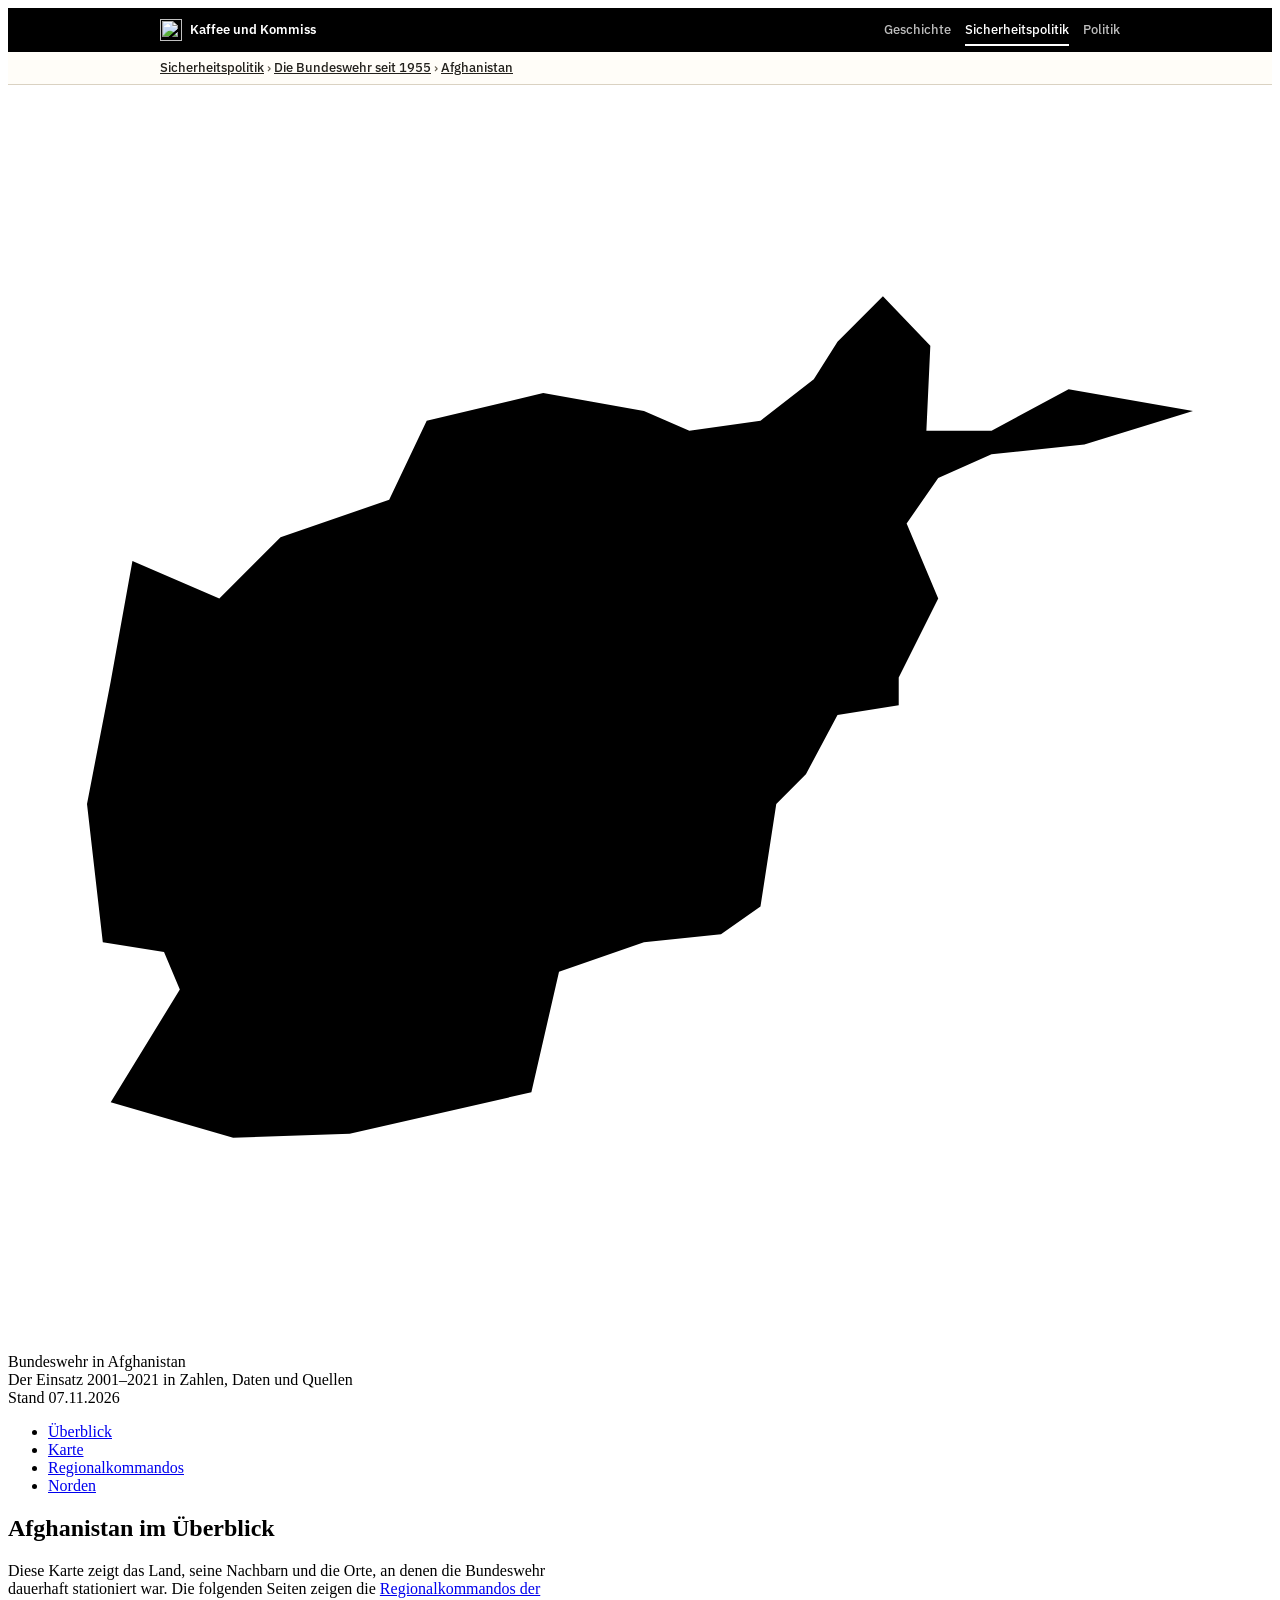
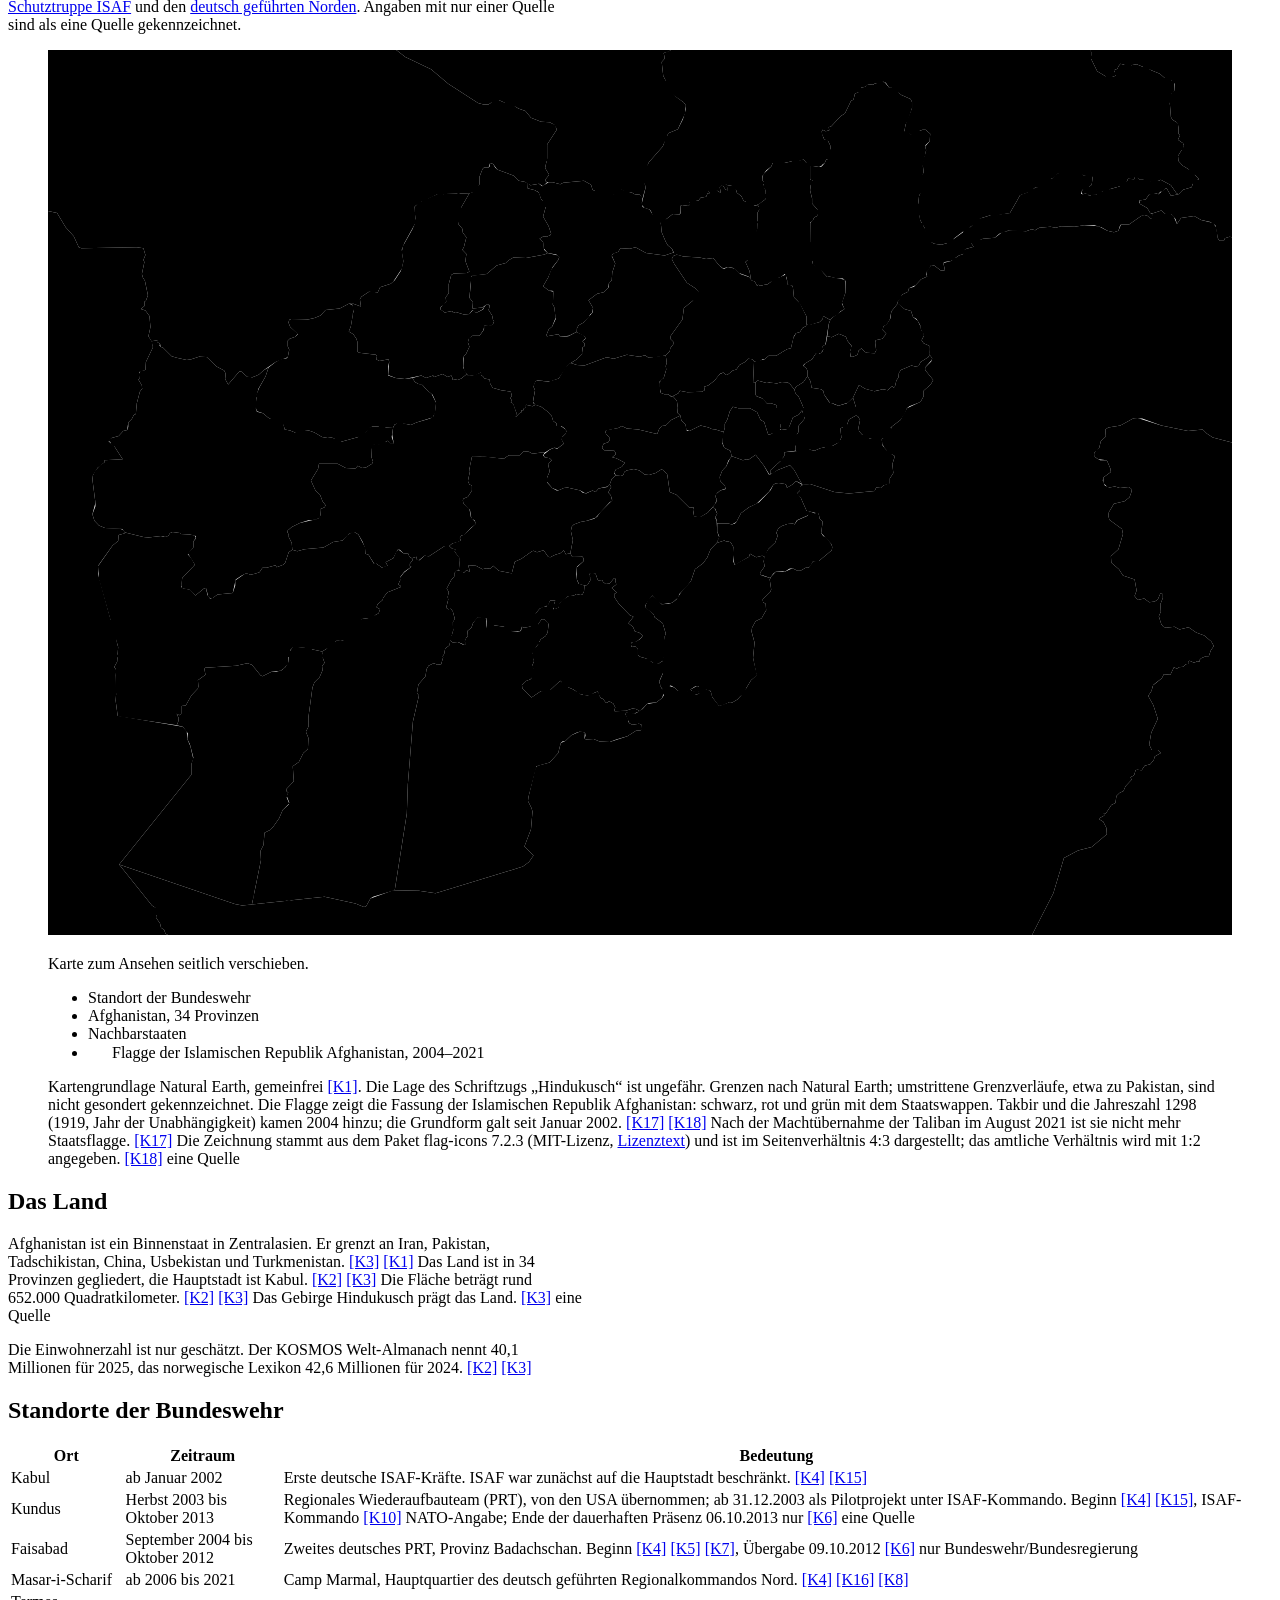
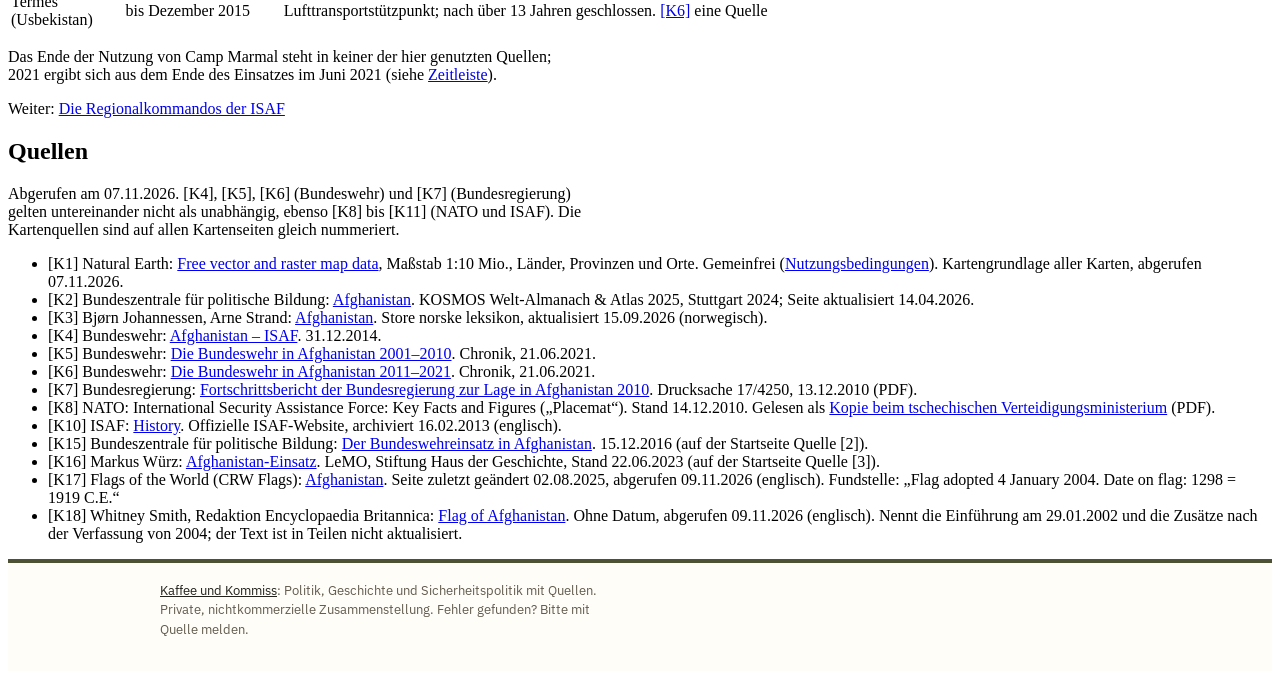
==== karte.html @ d27f63d3 "Pfadleiste zur Themenübersicht unter der Kopfleiste Co-Authored-By: Claude Opus 5.5 <noreply@anthrop" ====
<!doctype html>
<html lang="de" class="kk-b-sipo">
<head>
<meta charset="utf-8">
<meta name="viewport" content="width=device-width, initial-scale=1">
<title>Karte Afghanistans – Bundeswehr in Afghanistan</title>
<meta name="description" content="Übersichtskarte Afghanistans mit Nachbarstaaten und den wichtigsten Standorten der Bundeswehr 2002–2021, jede Angabe mit Quelle.">
<link rel="canonical" href="https://kaffeeundkommiss.github.io/bundeswehr-Afghanistan-/karte.html">
<meta property="og:type" content="website">
<meta property="og:locale" content="de_DE">
<meta property="og:site_name" content="Bundeswehr in Afghanistan">
<meta property="og:title" content="Karte Afghanistans – Bundeswehr in Afghanistan">
<meta property="og:description" content="Übersichtskarte Afghanistans mit Nachbarstaaten und den wichtigsten Standorten der Bundeswehr 2002–2021, jede Angabe mit Quelle.">
<meta property="og:url" content="https://kaffeeundkommiss.github.io/bundeswehr-Afghanistan-/karte.html">
<!-- Vorschau für Linkvorschauen, erzeugt mit werkzeuge/vorschau.js -->
<meta property="og:image" content="https://kaffeeundkommiss.github.io/bundeswehr-Afghanistan-/teilen/bilder/karte.jpg?v=7be4231d">
<meta property="og:image:width" content="1200">
<meta property="og:image:height" content="630">
<meta property="og:image:alt" content="Afghanistan im Überblick: Bundeswehr in Afghanistan">
<meta name="twitter:card" content="summary_large_image">
<meta name="twitter:image" content="https://kaffeeundkommiss.github.io/bundeswehr-Afghanistan-/teilen/bilder/karte.jpg?v=7be4231d">
<link rel="icon" href="favicon.svg" type="image/svg+xml">
<link rel="icon" href="favicon-32.png" type="image/png" sizes="32x32">
<link rel="apple-touch-icon" href="apple-touch-icon.png">
<link rel="preconnect" href="https://fonts.googleapis.com">
<link rel="preconnect" href="https://fonts.gstatic.com" crossorigin>
<link rel="stylesheet" href="https://fonts.googleapis.com/css2?family=Barlow+Condensed:wght@500;600;700&family=IBM+Plex+Sans:wght@400;500;600;700&family=IBM+Plex+Mono:wght@400;500;600&display=swap">
<link rel="stylesheet" href="basis.css">
<link rel="stylesheet" href="style.css">
<script src="seite.js" defer></script>
</head>
<body>
<div class="kk-leiste"><div class="kk-in">
  <a class="kk-haus" href="https://kaffeeundkommiss.github.io/"><img src="kk-tasse.svg" alt="" width="22" height="22"><span>Kaffee und Kommiss</span></a>
  <nav class="kk-bereiche" aria-label="Bereiche"><a href="https://kaffeeundkommiss.github.io/geschichte/">Geschichte</a><a href="https://kaffeeundkommiss.github.io/sicherheitspolitik/" aria-current="true"><span class="kk-lang">Sicherheitspolitik</span><span class="kk-kurz">Sicherheit</span></a><a href="https://kaffeeundkommiss.github.io/politik/">Politik</a></nav>
</div></div>
<nav class="kk-pfad" aria-label="Pfad"><div class="kk-in"><a href="https://kaffeeundkommiss.github.io/sicherheitspolitik/">Sicherheitspolitik</a> › <a href="https://kaffeeundkommiss.github.io/sicherheitspolitik/bundeswehr/">Die Bundeswehr seit 1955</a> › <a href="./">Afghanistan</a></div></nav>
<header class="top">
  <div class="wrap">
    <div class="marke">
      <svg class="logo" viewBox="0 0 64 64" aria-hidden="true" focusable="false"><path d="M6.3 24.1 L10.7 26.0 L13.8 22.9 L19.3 21.0 L21.2 17.0 L27.1 15.6 L32.2 16.5 L34.5 17.5 L38.1 17.0 L40.8 14.9 L42.0 13.0 L44.3 10.7 L46.7 13.2 L46.5 17.5 L49.8 17.5 L53.7 15.4 L60.0 16.5 L54.5 18.2 L49.8 18.7 L47.1 19.9 L45.5 22.2 L47.1 26.0 L45.1 30.0 L45.1 31.4 L42.0 31.9 L40.4 34.9 L38.9 36.4 L38.1 41.6 L36.1 43.0 L32.2 43.4 L27.9 44.9 L26.5 51.0 L17.3 53.1 L11.4 53.3 L5.2 51.5 L8.7 45.8 L7.9 43.9 L4.8 43.4 L4.0 36.4 L5.2 30.2Z"/></svg>
      <div>
      <div class="name">Bundeswehr in Afghanistan</div>
      <div class="unter">Der Einsatz 2001–2021 in Zahlen, Daten und Quellen</div>
      </div>
    </div>
    <div class="badges"><span>Stand 07.11.2026</span></div>
  </div>
</header>
<nav class="seiten" aria-label="Seiten">
  <ul>
    <li><a href="index.html">Überblick</a></li>
    <li><a href="karte.html" aria-current="page">Karte</a></li>
    <li><a href="regionalkommandos.html">Regionalkommandos</a></li>
    <li><a href="rc-nord.html">Norden</a></li>
  </ul>
</nav>

<main>
  <section class="einleitung">
    <h1>Afghanistan im Überblick</h1>
    <p>Diese Karte zeigt das Land, seine Nachbarn und die Orte, an denen die Bundeswehr dauerhaft stationiert war. Die folgenden Seiten zeigen die <a href="regionalkommandos.html">Regionalkommandos der Schutztruppe ISAF</a> und den <a href="rc-nord.html">deutsch geführten Norden</a>. Angaben mit nur einer Quelle sind als <span class="marke-einzel">eine Quelle</span> gekennzeichnet.</p>
  </section>

  <figure class="kartenrahmen">
<div class="kartenbox">
<!-- karte:uebersicht -->
<svg class="kartesvg uebersicht" viewBox="-6 -4 234.6 175.4" role="img" aria-labelledby="t-uebersicht d-uebersicht"><title id="t-uebersicht">Karte Afghanistans mit Nachbarstaaten und Standorten der Bundeswehr</title><desc id="d-uebersicht">Afghanistan mit seinen 34 Provinzen und den sechs Nachbarstaaten. Hervorgehoben sind Kabul, Masar-i-Scharif, Kundus, Faisabad und Termes in Usbekistan. Im Südwesten steht die Flagge der Islamischen Republik Afghanistan, wie sie von 2004 bis August 2021 galt.</desc>
<path class="land" d="M261.5 55.9 L262.0 56.7 L262.7 57.0 L264.2 55.9 L265.1 56.0 L265.3 56.6 L264.6 58.5 L264.5 60.0 L266.4 63.8 L266.7 65.8 L267.6 67.5 L268.9 71.6 L270.1 72.4 L273.5 73.0 L274.4 73.3 L275.7 74.3 L276.4 75.3 L278.2 76.1 L278.7 76.5 L279.2 77.6 L279.0 78.9 L277.9 80.0 L275.3 81.4 L275.2 82.9 L276.2 86.2 L276.1 90.8 L276.4 91.9 L278.9 94.6 L280.5 95.5 L285.7 95.8 L286.2 96.3 L285.7 98.0 L285.0 98.8 L285.3 100.3 L284.5 100.6 L284.4 100.9 L285.6 101.3 L287.8 104.5 L288.6 105.0 L288.7 105.7 L288.0 106.7 L287.3 107.1 L287.1 107.9 L286.0 109.2 L285.5 109.3 L285.1 108.4 L284.2 108.1 L283.7 109.2 L282.9 109.7 L282.2 109.7 L281.1 110.3 L280.5 112.1 L279.8 112.0 L278.5 112.6 L278.1 112.4 L276.0 110.5 L275.5 109.0 L275.7 107.8 L275.5 107.5 L274.8 107.5 L273.9 108.4 L271.1 108.6 L270.2 108.9 L270.1 109.3 L271.2 111.3 L270.9 111.9 L271.4 113.7 L271.3 114.7 L272.1 115.1 L274.1 118.1 L275.2 118.9 L275.6 119.4 L274.5 122.9 L274.8 123.4 L274.8 123.9 L275.3 124.7 L275.8 124.8 L276.7 125.9 L274.9 127.6 L274.8 128.0 L275.8 128.8 L275.6 131.3 L276.2 131.6 L277.3 131.6 L278.2 131.9 L280.4 128.5 L281.3 128.9 L282.9 130.9 L283.3 131.8 L283.2 132.4 L283.7 132.7 L284.2 134.2 L284.9 134.8 L285.4 136.4 L286.5 136.5 L287.0 137.4 L288.0 137.9 L288.8 137.5 L290.4 137.2 L292.1 137.6 L292.9 138.8 L294.4 139.5 L295.3 140.7 L295.7 140.9 L296.7 140.5 L297.7 141.6 L297.4 142.4 L296.8 142.7 L297.4 143.9 L297.0 144.7 L298.1 144.6 L299.2 145.0 L301.9 146.5 L303.2 146.5 L305.1 147.7 L306.0 149.0 L308.9 150.2 L309.3 151.0 L309.2 151.3 L308.1 151.6 L307.5 151.0 L307.3 151.2 L306.8 151.7 L307.0 152.2 L306.7 152.7 L305.8 153.4 L305.0 154.6 L303.9 155.5 L302.9 155.8 L302.5 156.7 L301.4 158.3 L299.8 159.2 L299.6 160.1 L300.1 161.9 L299.2 162.9 L299.1 163.5 L298.2 164.7 L297.6 165.0 L297.5 165.3 L298.1 167.1 L298.5 167.2 L298.2 169.2 L297.6 169.0 L297.8 170.3 L297.6 170.5 L296.3 170.8 L295.8 173.2 L295.1 173.7 L294.8 174.3 L294.9 175.7 L296.0 176.4 L296.7 177.2 L297.8 177.6 L298.2 178.2 L298.7 178.4 L299.2 179.5 L300.4 179.5 L301.6 180.7 L301.6 179.0 L302.1 178.6 L302.6 178.6 L302.7 179.2 L303.8 179.5 L304.5 180.5 L305.2 180.7 L306.0 181.5 L307.4 181.9 L307.6 182.6 L307.8 182.9 L308.9 182.9 L309.3 183.7 L311.8 184.3 L312.6 186.3 L313.7 187.8 L313.4 188.0 L313.7 188.2 L313.7 188.5 L314.3 188.4 L314.6 187.8 L315.2 187.9 L315.8 188.5 L316.3 189.6 L317.7 190.3 L318.5 191.1 L319.6 191.5 L320.5 192.4 L322.0 193.5 L322.5 193.5 L323.8 192.3 L324.6 192.4 L326.5 193.5 L328.2 195.1 L329.4 195.7 L330.2 196.6 L330.8 196.8 L333.9 196.1 L334.4 196.3 L334.8 197.4 L335.1 199.5 L335.4 199.9 L337.3 200.0 L339.3 200.8 L341.1 200.8 L342.4 201.7 L342.9 202.5 L343.4 202.8 L344.0 202.6 L344.6 201.9 L344.7 201.4 L344.5 200.7 L344.9 200.3 L348.0 200.6 L351.9 202.6 L352.3 202.1 L351.6 201.0 L352.9 200.7 L354.2 200.9 L355.3 199.6 L355.8 199.6 L356.9 200.9 L357.5 200.9 L358.4 202.0 L362.7 202.9 L363.1 203.2 L363.9 205.1 L363.9 206.5 L363.4 207.8 L363.6 208.3 L365.4 208.8 L366.3 208.6 L366.8 209.1 L367.9 209.6 L368.3 210.6 L369.3 211.1 L369.3 211.6 L370.9 211.2 L371.4 211.5 L371.5 212.6 L371.9 213.1 L373.3 213.5 L374.1 213.4 L374.8 212.6 L375.6 212.6 L378.1 211.5 L379.5 212.5 L379.7 215.0 L380.7 216.0 L381.1 215.9 L381.4 216.6 L383.2 215.2 L384.1 215.0 L385.7 216.0 L386.9 216.3 L388.2 215.8 L388.6 216.0 L388.7 216.3 L389.2 216.3 L391.4 217.3 L392.3 218.1 L394.6 219.3 L395.0 218.8 L396.2 218.9 L397.1 217.9 L398.5 217.2 L399.5 216.4 L399.9 218.4 L400.5 219.5 L400.9 219.7 L402.2 219.5 L402.6 220.1 L403.4 220.6 L403.8 220.4 L404.2 219.5 L405.1 219.1 L406.1 219.2 L407.7 220.0 L409.1 219.2 L409.8 219.5 L410.4 218.7 L411.2 218.9 L411.9 218.4 L412.6 219.5 L413.5 220.2 L413.9 220.1 L415.0 218.6 L415.4 216.3 L416.3 213.7 L416.1 211.3 L415.0 208.9 L414.0 208.0 L413.4 206.8 L413.7 204.9 L414.4 203.0 L414.1 202.0 L414.5 200.9 L414.2 199.9 L415.5 197.3 L416.2 194.9 L416.3 193.6 L415.6 193.3 L415.3 192.5 L415.6 191.7 L419.5 191.1 L420.7 190.2 L421.3 190.3 L422.7 188.9 L423.6 189.6 L424.8 189.8 L426.1 190.9 L426.0 192.1 L426.6 193.0 L426.6 193.6 L425.9 197.0 L424.9 199.2 L425.2 199.6 L425.1 200.4 L425.4 201.4 L427.2 203.1 L427.1 203.6 L426.7 203.9 L425.4 204.5 L424.8 206.1 L426.2 207.0 L426.5 207.9 L426.6 209.8 L427.1 209.2 L427.4 209.1 L427.8 210.3 L429.1 210.4 L429.7 210.9 L430.2 212.0 L432.0 212.2 L432.9 211.6 L433.9 211.4 L435.4 212.5 L436.3 212.3 L437.5 212.7 L437.9 213.0 L437.7 213.8 L437.9 214.0 L439.0 213.8 L439.8 214.1 L440.9 214.3 L441.3 213.6 L442.1 213.9 L445.6 213.3 L446.0 212.9 L446.4 211.8 L446.9 211.5 L448.0 211.4 L448.9 210.7 L449.4 210.7 L452.5 212.8 L454.4 213.0 L458.8 212.7 L459.6 212.3 L461.6 212.4 L463.1 212.9 L463.8 212.5 L464.5 211.3 L464.9 211.1 L465.8 211.2 L466.4 212.4 L467.5 212.2 L468.2 212.4 L469.2 212.3 L471.0 211.3 L471.3 211.5 L471.6 212.3 L471.8 212.3 L471.9 211.8 L471.7 211.6 L472.0 211.4 L472.0 210.9 L472.5 211.0 L473.2 211.6 L474.1 211.4 L474.7 210.8 L474.9 209.9 L474.6 208.9 L473.6 207.5 L473.4 206.6 L474.2 204.5 L474.9 203.5 L474.0 200.8 L473.2 200.3 L472.1 200.5 L469.5 200.5 L468.5 200.2 L467.7 199.2 L467.2 197.6 L467.3 197.0 L468.0 195.9 L468.2 194.7 L467.7 194.2 L467.1 194.0 L467.1 193.5 L468.8 193.5 L469.6 194.3 L471.0 194.3 L471.6 195.7 L472.9 195.8 L473.4 195.0 L474.6 195.1 L475.5 194.2 L477.2 193.2 L478.1 194.6 L478.5 193.8 L478.8 194.4 L479.1 194.3 L479.5 193.4 L480.0 194.0 L480.7 193.6 L482.2 193.5 L483.1 192.7 L483.8 192.4 L484.6 191.1 L483.9 189.9 L483.2 189.8 L483.7 188.4 L485.2 187.3 L485.4 187.6 L486.1 187.5 L487.1 186.3 L488.2 185.7 L491.7 184.7 L491.8 183.7 L491.3 183.0 L492.8 181.4 L493.3 179.9 L495.2 178.7 L497.9 178.7 L499.3 178.3 L500.2 178.6 L501.4 178.1 L502.4 178.5 L503.2 177.0 L503.4 175.6 L505.5 174.6 L506.1 174.1 L507.2 174.0 L508.7 172.4 L507.5 171.0 L507.8 170.1 L508.5 170.1 L509.4 169.1 L511.2 168.8 L512.4 167.1 L512.9 167.0 L514.0 167.7 L515.0 169.0 L514.9 169.7 L515.1 169.8 L518.3 170.0 L520.2 170.9 L521.4 171.1 L521.8 171.7 L523.9 172.1 L525.7 171.6 L526.2 170.3 L526.1 169.0 L526.6 169.0 L526.9 168.4 L527.3 168.3 L529.1 168.9 L529.6 167.9 L529.6 166.7 L530.3 166.4 L531.3 167.0 L532.7 166.3 L535.5 166.2 L536.0 167.6 L536.9 168.5 L537.4 168.4 L538.4 167.8 L538.8 168.2 L538.1 169.7 L536.5 170.2 L536.0 170.8 L536.3 173.9 L537.1 173.8 L538.8 172.1 L540.2 172.9 L540.1 173.3 L540.7 173.7 L541.0 174.9 L542.0 176.2 L542.2 177.2 L542.3 178.0 L540.9 178.4 L540.9 179.2 L538.4 182.2 L537.9 183.2 L538.9 184.0 L541.8 182.7 L544.1 182.9 L547.8 184.9 L549.5 184.0 L550.0 184.2 L551.5 185.3 L551.7 185.9 L553.1 186.9 L553.2 187.4 L552.7 189.1 L553.6 190.4 L553.7 190.9 L553.3 192.7 L552.7 193.0 L552.4 192.4 L551.6 192.6 L549.3 194.9 L549.2 195.4 L548.2 195.7 L546.6 197.3 L546.2 198.0 L546.6 199.7 L546.5 200.8 L549.8 205.5 L549.9 206.0 L550.3 206.5 L550.1 207.2 L549.5 207.1 L548.9 207.2 L548.4 206.7 L546.3 205.7 L546.0 205.4 L546.1 204.3 L545.0 202.8 L543.9 202.3 L543.5 202.4 L543.1 202.7 L542.1 202.4 L541.5 203.3 L541.0 203.5 L539.5 203.4 L535.5 204.2 L533.6 205.4 L532.1 207.9 L531.3 208.5 L530.0 208.9 L528.9 210.7 L527.8 210.9 L527.0 212.1 L525.7 212.2 L524.6 214.2 L522.3 215.1 L522.0 215.1 L521.8 214.7 L521.5 214.8 L521.0 215.4 L520.3 215.8 L520.1 216.9 L519.0 218.2 L519.4 219.5 L519.0 221.6 L519.3 222.9 L519.8 223.3 L519.6 223.7 L519.7 224.9 L520.5 225.3 L520.7 225.9 L519.4 227.6 L518.4 228.2 L518.6 231.5 L517.9 231.9 L516.2 234.3 L516.3 234.6 L515.8 234.7 L514.9 235.9 L513.8 236.2 L513.3 236.6 L512.6 237.7 L511.7 240.4 L511.8 241.1 L512.1 241.7 L513.8 242.3 L514.0 242.8 L514.1 244.3 L513.5 245.3 L513.3 246.8 L512.4 248.2 L512.2 249.7 L511.8 250.0 L511.2 250.1 L510.6 252.0 L509.7 252.7 L509.4 253.9 L508.9 254.4 L508.9 255.1 L508.4 255.7 L508.4 256.3 L507.9 256.8 L506.3 262.9 L505.5 264.3 L505.5 265.4 L505.0 265.6 L504.3 264.8 L502.2 263.9 L500.6 264.0 L499.6 262.9 L499.2 262.7 L497.7 262.6 L497.1 263.4 L496.7 263.1 L496.0 263.5 L495.4 263.5 L494.0 261.4 L493.8 261.2 L493.2 261.6 L493.1 262.9 L493.9 264.5 L494.1 267.5 L495.0 268.6 L494.5 272.6 L494.6 274.5 L494.2 275.5 L494.1 278.5 L493.3 280.2 L492.6 280.7 L492.2 280.7 L491.2 279.7 L490.6 280.2 L491.2 282.9 L490.3 284.4 L489.7 284.9 L489.6 286.3 L490.2 288.1 L490.0 289.6 L491.0 291.8 L491.1 294.1 L490.4 294.6 L490.7 295.4 L490.3 295.5 L489.6 295.2 L488.9 295.2 L488.9 296.8 L488.3 297.1 L488.1 297.7 L488.2 298.9 L488.0 299.0 L487.6 298.6 L487.1 298.5 L486.7 299.6 L486.1 298.0 L485.1 296.9 L483.8 296.0 L483.3 298.5 L482.2 299.2 L481.6 296.5 L482.2 296.2 L482.2 295.8 L481.1 288.7 L481.0 286.3 L480.2 285.1 L480.0 283.1 L479.0 282.1 L478.5 277.7 L478.9 275.8 L478.8 274.4 L478.1 273.0 L477.4 269.8 L477.5 268.1 L477.2 267.9 L476.9 268.1 L476.5 269.1 L475.9 267.6 L475.2 267.9 L474.5 268.9 L473.9 269.3 L472.7 267.8 L472.4 267.8 L472.3 269.1 L472.7 271.9 L472.2 272.8 L470.9 273.6 L469.8 275.9 L470.6 279.2 L470.0 279.7 L469.2 280.9 L467.9 281.2 L467.4 281.8 L467.3 281.4 L466.5 280.9 L465.6 277.5 L464.6 276.1 L464.2 276.1 L464.0 276.8 L464.2 279.7 L463.7 279.5 L463.3 279.0 L462.6 274.9 L463.0 274.4 L462.5 274.1 L462.1 272.4 L461.6 271.9 L460.7 269.5 L460.8 269.0 L461.2 269.0 L461.3 268.7 L460.7 268.2 L460.6 267.8 L460.8 267.5 L461.6 267.2 L462.0 265.9 L461.9 264.4 L462.8 263.0 L463.7 262.9 L464.1 261.0 L466.4 261.3 L467.4 261.1 L467.7 260.7 L468.1 258.9 L468.6 260.0 L469.2 260.2 L469.6 259.8 L469.6 258.6 L470.7 258.8 L470.8 259.5 L471.3 260.0 L471.8 260.0 L472.2 258.1 L472.1 256.7 L472.4 256.6 L473.2 257.1 L472.9 256.0 L474.5 256.1 L475.2 255.5 L475.3 253.5 L476.0 252.7 L477.1 248.8 L476.9 246.8 L477.4 246.5 L477.9 246.8 L479.3 247.7 L480.7 247.2 L481.0 246.7 L480.8 246.1 L479.4 244.9 L479.3 244.4 L478.1 243.5 L477.1 243.3 L476.2 242.4 L475.3 242.3 L475.0 241.8 L474.1 241.5 L469.6 241.8 L469.3 242.2 L468.8 242.1 L468.6 242.5 L468.2 242.6 L467.6 242.5 L467.1 241.9 L465.8 242.4 L465.1 242.3 L462.2 241.2 L456.0 242.2 L455.0 241.8 L454.3 242.0 L453.0 241.7 L449.2 242.1 L448.0 241.6 L445.7 241.0 L442.4 239.5 L441.0 239.7 L440.7 238.1 L441.1 236.0 L441.3 233.4 L440.5 230.1 L441.3 228.0 L440.6 227.7 L441.2 227.2 L440.9 226.9 L440.6 227.0 L440.1 226.2 L440.0 225.3 L439.5 224.2 L438.6 223.9 L438.5 222.8 L437.9 222.9 L438.0 223.8 L437.6 223.8 L437.2 224.2 L437.8 224.6 L437.3 225.2 L437.8 225.3 L437.9 225.5 L437.1 226.4 L436.9 227.5 L436.5 227.5 L436.0 226.8 L434.9 226.9 L434.6 226.5 L433.8 226.8 L432.3 225.8 L432.0 225.0 L430.6 224.2 L430.3 222.7 L429.8 221.6 L429.8 221.1 L430.2 221.2 L430.3 220.9 L429.6 220.6 L429.4 219.9 L427.9 218.9 L427.2 219.9 L427.5 220.5 L428.3 220.9 L428.5 221.5 L428.9 221.5 L428.8 221.8 L429.3 222.0 L429.4 222.4 L429.1 222.6 L428.4 222.8 L426.9 221.8 L426.2 222.7 L425.6 221.8 L425.0 221.5 L423.8 222.0 L423.5 221.8 L424.5 220.9 L423.6 219.8 L423.6 219.3 L423.0 219.0 L422.7 218.5 L421.7 218.2 L420.8 217.3 L420.0 217.0 L419.6 215.6 L419.1 216.4 L418.6 218.4 L418.9 218.7 L419.1 218.1 L420.7 218.6 L421.3 220.5 L420.3 220.3 L418.9 221.7 L418.7 222.9 L417.1 223.6 L416.3 224.3 L415.9 225.3 L416.2 225.7 L416.1 226.2 L415.7 226.6 L415.0 228.5 L415.2 229.8 L415.8 230.9 L417.2 230.3 L417.7 230.6 L418.6 231.7 L420.1 233.0 L420.2 234.1 L420.9 234.7 L421.8 235.8 L422.7 235.9 L423.8 236.5 L424.4 235.9 L424.9 235.9 L424.9 235.6 L425.4 235.8 L426.0 236.5 L425.8 237.7 L426.4 238.8 L427.3 239.3 L428.4 239.4 L428.6 239.7 L427.7 240.7 L427.7 241.3 L427.4 241.4 L427.7 241.8 L426.1 241.3 L425.6 241.9 L423.3 241.3 L422.8 241.3 L422.2 241.7 L420.9 241.3 L420.4 241.4 L420.2 243.9 L419.5 245.8 L418.7 247.1 L417.5 246.9 L417.3 246.3 L416.9 245.8 L415.6 246.3 L416.0 247.6 L415.5 248.4 L415.2 248.5 L415.0 249.1 L414.6 249.2 L414.2 251.2 L414.7 251.4 L415.1 252.0 L415.1 253.1 L415.5 253.8 L419.8 256.2 L420.9 257.1 L423.3 257.5 L423.7 256.7 L424.5 257.1 L424.9 257.6 L425.0 258.9 L424.0 260.0 L423.9 261.3 L424.3 262.0 L424.7 262.1 L424.3 262.9 L424.5 264.1 L423.6 265.1 L422.7 265.2 L422.5 265.4 L422.5 266.1 L422.1 266.9 L422.2 267.5 L421.9 269.1 L422.3 269.5 L422.2 270.0 L422.9 270.2 L424.6 272.4 L425.2 271.8 L425.4 272.0 L424.1 275.5 L424.3 276.3 L425.4 276.8 L426.1 276.5 L428.2 277.2 L426.6 279.4 L426.4 281.2 L427.2 283.0 L428.0 283.5 L427.8 284.7 L427.4 285.5 L428.1 288.3 L427.7 288.9 L428.4 289.3 L428.8 291.1 L428.6 291.7 L428.8 292.8 L429.1 293.5 L428.9 293.7 L429.7 295.0 L430.0 296.1 L429.7 296.5 L429.4 296.3 L429.3 297.3 L429.6 298.2 L429.7 299.9 L429.3 300.1 L429.0 300.1 L428.9 300.5 L428.0 299.9 L427.7 299.0 L427.4 299.4 L427.7 300.1 L428.7 300.9 L429.0 301.4 L429.4 303.6 L430.1 304.7 L430.0 305.7 L429.6 305.8 L429.3 305.4 L429.1 305.9 L428.8 305.9 L427.8 305.2 L427.2 305.0 L426.7 303.0 L426.4 304.2 L426.7 305.3 L426.5 305.6 L425.9 305.6 L426.0 304.3 L425.5 305.2 L425.7 306.6 L425.2 306.8 L424.7 306.7 L424.4 306.4 L424.6 305.8 L424.1 304.3 L424.4 302.2 L424.2 301.7 L424.6 299.4 L425.2 298.5 L424.4 297.5 L425.2 296.4 L424.7 296.6 L424.2 297.3 L424.3 297.8 L424.8 298.1 L424.2 299.8 L424.0 299.9 L423.3 299.8 L423.2 299.3 L423.6 298.5 L423.4 296.8 L424.1 295.5 L424.0 295.1 L423.7 295.1 L423.1 296.8 L423.2 297.9 L422.8 298.7 L422.8 300.1 L422.3 301.5 L422.3 303.0 L423.2 302.8 L423.3 303.3 L423.0 304.2 L422.7 304.1 L422.8 305.3 L422.7 305.8 L422.5 305.6 L422.4 306.8 L421.9 306.4 L421.8 306.8 L422.0 307.2 L421.5 307.4 L421.1 306.8 L421.8 305.0 L421.4 303.5 L421.8 302.5 L421.8 302.0 L421.2 301.0 L421.5 299.9 L421.2 299.7 L421.3 300.0 L420.9 300.8 L421.2 302.3 L420.9 302.4 L420.6 303.4 L420.9 304.9 L420.7 305.6 L419.7 306.0 L419.7 304.2 L419.2 304.5 L418.8 303.9 L418.7 304.2 L419.1 305.1 L418.9 305.7 L418.5 305.8 L418.3 303.0 L417.8 302.4 L418.3 304.6 L418.1 305.8 L418.4 306.5 L417.6 306.8 L417.4 306.0 L417.2 305.8 L417.0 305.9 L416.6 304.8 L417.0 302.6 L416.1 300.8 L416.0 299.5 L417.2 297.4 L416.8 295.8 L415.1 294.9 L415.0 294.5 L414.5 294.8 L414.0 294.5 L413.4 293.7 L413.0 291.4 L412.4 291.2 L413.3 294.4 L414.0 295.1 L415.8 295.6 L416.2 296.0 L416.4 296.7 L416.3 297.2 L415.5 298.2 L414.5 298.5 L414.6 299.1 L413.6 301.4 L411.4 303.7 L409.4 305.0 L408.2 305.1 L405.9 305.8 L404.0 306.7 L401.9 306.9 L399.9 308.2 L397.7 310.9 L396.9 312.2 L396.5 313.7 L396.6 315.3 L398.4 320.3 L398.2 320.7 L397.1 320.7 L397.6 321.2 L398.7 321.3 L398.9 322.0 L398.3 322.0 L398.0 322.2 L398.8 322.7 L399.5 322.2 L399.0 323.0 L397.8 323.6 L395.2 326.0 L394.8 327.0 L394.7 328.2 L395.5 327.6 L395.7 327.8 L395.9 326.9 L396.1 327.3 L395.4 328.6 L394.3 329.5 L394.4 329.7 L395.2 329.1 L393.3 330.6 L391.4 331.5 L390.9 333.1 L389.8 334.4 L390.3 334.8 L389.9 335.1 L388.1 333.6 L387.1 333.6 L386.2 332.2 L386.1 332.6 L386.5 333.5 L387.4 334.2 L388.3 334.3 L388.7 335.0 L389.5 335.4 L388.0 336.4 L385.3 337.6 L384.8 337.4 L381.7 338.5 L380.8 339.0 L380.0 339.1 L378.4 339.9 L378.6 339.6 L378.2 339.7 L377.2 340.4 L375.8 340.9 L375.4 340.1 L376.8 339.5 L376.7 340.0 L377.6 339.4 L377.4 339.2 L377.5 337.0 L376.1 336.6 L375.6 336.7 L373.8 338.5 L373.0 338.8 L372.3 339.6 L372.1 340.5 L371.1 342.1 L371.3 342.7 L370.6 343.3 L370.6 343.7 L370.9 343.5 L370.9 343.6 L370.9 344.2 L372.1 343.5 L372.0 342.8 L372.5 342.8 L371.9 342.3 L372.2 342.3 L372.7 341.8 L372.5 341.4 L372.7 341.0 L373.6 341.2 L374.3 340.6 L374.7 340.6 L374.9 340.4 L375.1 341.2 L374.7 341.7 L374.1 342.1 L373.8 341.6 L373.6 342.1 L373.3 342.0 L373.5 342.5 L374.0 342.4 L377.6 340.4 L374.1 342.4 L371.7 344.2 L367.1 348.8 L365.9 350.6 L365.7 350.7 L365.1 350.1 L364.8 351.0 L365.1 351.5 L365.5 351.0 L365.7 351.1 L365.2 352.3 L364.0 354.1 L363.5 354.3 L362.2 356.8 L360.8 358.5 L360.4 359.3 L359.6 360.0 L359.1 360.8 L358.3 361.3 L357.8 361.3 L357.6 361.6 L358.1 361.8 L359.3 360.8 L356.2 364.1 L355.8 365.4 L355.2 365.9 L350.7 368.3 L348.3 370.0 L347.8 370.6 L347.5 371.3 L346.2 372.6 L345.9 372.2 L345.9 373.2 L344.2 375.9 L343.6 376.4 L343.2 375.9 L342.8 375.9 L342.9 376.3 L343.6 376.8 L342.8 377.4 L342.3 377.4 L342.7 378.1 L340.5 379.2 L337.6 381.4 L337.4 381.2 L334.9 382.5 L331.3 385.1 L330.5 386.3 L330.0 386.5 L328.9 388.0 L327.9 390.5 L328.2 391.2 L329.5 391.6 L329.6 391.3 L329.4 389.6 L329.7 390.4 L329.7 392.2 L329.3 394.6 L328.9 395.9 L328.6 395.5 L328.4 395.6 L328.8 396.4 L328.1 396.6 L327.2 397.6 L325.2 398.8 L324.8 398.7 L324.1 399.4 L322.1 400.0 L320.7 401.0 L319.9 401.2 L319.1 400.7 L318.0 400.6 L317.8 400.6 L317.8 400.3 L317.6 400.1 L317.3 400.1 L317.5 400.5 L316.7 400.3 L315.5 400.7 L315.7 400.2 L315.4 399.9 L314.9 400.2 L314.0 400.2 L313.1 400.8 L313.1 401.9 L312.7 402.4 L311.6 406.1 L311.5 407.3 L309.2 409.6 L309.4 410.8 L307.9 409.5 L307.7 406.2 L307.6 406.7 L307.4 406.5 L307.6 407.2 L307.6 408.7 L306.4 411.9 L306.3 409.6 L305.9 408.9 L304.3 408.5 L304.2 408.8 L302.9 409.2 L302.6 408.9 L300.8 410.3 L300.2 410.5 L298.5 412.2 L297.3 415.5 L297.5 415.9 L296.2 417.8 L295.7 419.3 L295.1 423.1 L295.9 429.9 L296.7 430.9 L297.0 431.9 L296.4 432.5 L297.3 432.6 L297.0 434.4 L296.9 436.6 L296.2 438.2 L295.6 438.3 L295.0 439.1 L295.1 439.3 L295.4 439.2 L296.1 438.4 L296.3 438.7 L296.2 440.1 L296.6 442.3 L298.0 446.4 L297.6 448.3 L299.0 452.9 L298.0 450.1 L296.4 447.7 L296.3 449.7 L296.1 449.5 L296.1 448.7 L295.7 448.3 L295.7 448.9 L295.1 449.7 L296.1 451.8 L297.6 452.0 L298.3 452.4 L298.2 452.7 L298.9 453.4 L299.2 453.1 L299.5 454.5 L299.3 456.4 L299.1 456.3 L299.0 456.9 L299.3 456.8 L299.3 457.2 L298.9 458.2 L299.0 458.9 L298.6 459.6 L298.1 465.1 L297.0 469.2 L295.8 472.3 L294.4 474.2 L293.5 474.9 L294.4 474.4 L292.3 478.4 L292.3 479.2 L291.1 483.0 L290.6 486.4 L291.1 489.1 L291.2 488.6 L291.6 488.8 L291.6 489.9 L290.6 490.1 L289.5 491.5 L290.6 490.7 L290.7 490.3 L291.3 490.3 L291.8 490.6 L292.2 493.9 L291.9 497.7 L292.2 509.5 L291.3 510.0 L290.7 509.2 L288.8 508.9 L288.6 509.2 L290.7 509.7 L290.9 509.9 L290.7 510.2 L287.7 509.4 L287.6 509.2 L288.4 508.9 L288.2 508.6 L287.3 508.7 L287.3 509.0 L286.3 509.3 L285.3 509.0 L283.7 510.2 L283.4 511.2 L282.9 511.8 L283.2 513.8 L283.6 514.2 L282.4 515.3 L280.8 518.4 L279.1 520.8 L279.0 521.3 L278.5 522.3 L278.1 524.3 L278.8 525.9 L280.5 527.4 L283.1 527.6 L284.2 527.0 L284.5 527.1 L284.4 527.8 L284.7 528.5 L286.2 529.9 L285.7 529.9 L283.8 528.3 L281.9 527.9 L280.7 528.2 L279.2 527.8 L278.7 527.9 L278.3 528.2 L277.0 528.4 L275.3 529.4 L274.5 529.5 L273.9 530.2 L271.7 530.6 L270.6 531.0 L268.0 533.4 L267.2 535.0 L266.9 537.2 L267.4 536.9 L267.6 536.6 L267.7 537.0 L267.0 537.6 L266.6 539.0 L266.2 539.0 L266.6 540.1 L266.4 542.0 L265.6 543.0 L265.3 544.3 L264.4 544.6 L261.5 546.7 L261.0 547.5 L258.4 548.3 L257.9 548.7 L257.9 549.3 L257.1 549.4 L254.2 548.5 L252.9 547.5 L249.4 544.2 L247.7 541.4 L246.9 540.5 L244.2 536.1 L242.7 534.4 L242.9 534.1 L243.1 534.5 L243.8 534.1 L243.3 534.2 L243.1 533.8 L243.6 533.3 L244.4 533.4 L244.0 533.0 L244.5 532.7 L244.2 532.7 L243.8 533.0 L243.3 532.8 L242.9 533.7 L243.0 532.9 L242.6 533.3 L242.6 533.9 L242.5 533.8 L241.4 530.7 L241.5 530.3 L241.7 530.7 L241.8 529.7 L241.5 530.1 L241.0 528.4 L240.8 528.4 L241.2 530.2 L240.0 526.9 L239.2 523.9 L238.7 518.2 L238.1 515.7 L238.3 515.5 L238.8 516.1 L238.8 516.5 L238.4 516.4 L238.5 517.0 L238.7 517.1 L238.8 516.8 L238.8 517.6 L239.0 517.5 L239.2 517.0 L239.6 520.2 L239.7 518.1 L239.3 517.3 L239.5 517.1 L239.9 518.1 L240.1 519.9 L240.4 520.6 L239.9 523.4 L241.4 523.8 L242.1 523.2 L240.6 522.6 L240.8 522.1 L240.8 520.5 L240.4 520.1 L240.2 518.7 L240.4 517.6 L239.9 516.3 L239.2 515.4 L239.0 515.7 L238.7 515.2 L238.7 514.2 L238.4 513.9 L238.2 513.0 L237.8 512.3 L237.7 512.7 L238.2 515.0 L237.3 512.9 L237.2 511.7 L237.9 511.3 L238.2 510.5 L237.9 510.6 L237.5 510.0 L237.6 511.2 L237.1 511.3 L236.8 510.8 L235.3 505.5 L234.7 504.6 L233.4 501.0 L233.7 500.5 L233.2 500.2 L233.0 499.5 L232.1 495.0 L230.5 490.8 L230.6 490.1 L230.4 490.2 L229.6 488.5 L228.7 488.1 L227.2 483.7 L225.3 481.2 L224.9 481.4 L224.2 480.0 L225.6 480.2 L225.3 479.8 L225.5 479.3 L224.8 479.7 L224.1 479.4 L223.8 478.6 L224.5 478.6 L224.2 478.0 L223.6 478.6 L223.8 479.4 L222.9 478.4 L222.7 478.6 L222.5 478.4 L221.6 475.1 L221.7 474.3 L221.2 474.8 L220.9 473.3 L219.5 470.5 L217.5 465.1 L217.4 464.4 L217.0 464.0 L217.0 463.7 L217.5 464.0 L218.7 463.0 L217.4 463.4 L216.9 463.3 L216.2 459.9 L216.4 459.3 L215.0 453.9 L214.9 452.4 L215.0 453.3 L215.3 453.4 L214.6 449.4 L214.9 449.2 L215.3 449.3 L215.7 449.0 L215.3 449.0 L215.0 448.5 L215.2 448.3 L215.0 448.0 L214.5 448.9 L213.9 445.8 L212.1 442.2 L211.7 439.5 L211.1 438.5 L211.2 438.1 L212.3 438.3 L211.1 437.7 L210.9 437.4 L210.5 435.3 L210.0 433.7 L209.9 433.3 L210.2 433.6 L210.5 434.5 L210.8 434.5 L210.7 434.2 L211.1 434.2 L210.2 433.3 L210.3 433.0 L210.0 433.0 L210.0 432.5 L209.8 432.7 L209.7 433.4 L209.2 433.3 L209.1 432.2 L209.7 431.8 L208.8 431.8 L208.5 429.9 L208.0 429.5 L207.6 429.9 L207.3 429.3 L207.0 429.3 L206.1 428.5 L206.0 428.2 L206.3 428.4 L206.5 427.8 L206.8 427.7 L207.1 427.9 L207.4 427.4 L208.2 427.2 L208.2 427.0 L207.8 426.6 L206.4 427.6 L206.0 426.8 L205.2 426.2 L205.1 424.9 L204.6 424.6 L204.1 423.6 L203.4 423.4 L203.6 422.6 L204.1 422.1 L204.0 421.8 L203.9 421.9 L203.1 418.6 L202.9 418.4 L202.1 418.2 L201.4 417.5 L203.0 417.6 L203.2 417.5 L203.7 417.7 L204.0 418.2 L204.2 418.1 L203.6 417.3 L202.3 416.7 L201.6 416.7 L202.0 415.9 L202.8 415.6 L202.6 415.4 L202.7 415.1 L201.5 415.9 L201.0 415.6 L200.8 414.0 L201.1 413.4 L202.3 412.9 L201.5 412.9 L200.6 413.6 L200.0 412.1 L200.2 411.8 L199.4 411.5 L199.4 410.5 L198.8 408.9 L197.1 406.9 L197.0 406.5 L197.4 406.4 L197.0 406.3 L196.5 405.7 L196.7 403.9 L197.0 403.4 L196.5 403.8 L196.4 404.8 L196.2 402.9 L195.9 402.8 L195.4 400.4 L195.1 400.2 L195.5 399.6 L194.8 399.0 L194.3 397.4 L194.3 396.7 L194.9 397.4 L195.4 397.5 L195.0 397.1 L195.3 396.7 L194.8 396.6 L194.4 396.0 L195.1 395.6 L195.2 396.1 L195.3 395.8 L195.0 395.4 L194.6 395.6 L194.4 395.2 L194.5 394.3 L194.1 393.5 L194.3 392.2 L194.2 392.3 L194.0 392.0 L193.8 391.0 L193.8 389.8 L194.1 389.1 L193.5 388.7 L193.5 388.2 L193.6 388.0 L193.8 388.2 L193.9 387.4 L193.3 384.8 L192.5 383.3 L193.2 383.8 L193.5 383.7 L192.3 381.8 L192.4 380.2 L191.6 378.8 L192.7 378.2 L191.8 378.0 L191.6 377.5 L191.6 377.0 L191.3 376.4 L191.6 375.6 L190.7 373.0 L190.0 371.7 L190.3 370.9 L189.8 370.6 L190.4 369.6 L189.9 370.1 L189.6 369.6 L189.3 367.3 L189.1 366.9 L188.6 366.8 L188.8 365.7 L189.3 366.4 L190.5 366.7 L190.6 367.5 L190.8 367.1 L190.8 365.9 L189.7 365.7 L189.3 365.2 L189.4 364.9 L188.4 364.3 L188.1 362.9 L188.4 361.4 L188.9 361.2 L189.9 362.7 L190.0 362.3 L189.6 362.0 L189.1 360.8 L188.4 360.7 L187.6 358.5 L187.6 356.6 L187.9 356.3 L188.4 356.4 L188.6 355.9 L189.4 356.8 L189.3 357.4 L189.7 357.6 L189.6 356.8 L190.0 356.2 L189.5 355.8 L189.5 355.1 L188.9 355.4 L188.2 354.7 L188.4 354.2 L188.7 354.4 L188.8 353.7 L189.4 353.7 L189.6 353.4 L189.0 353.3 L190.4 352.9 L190.6 352.5 L189.6 352.8 L189.6 351.6 L189.3 351.2 L189.3 349.9 L188.8 350.7 L188.8 352.2 L188.1 352.9 L188.0 352.3 L187.8 352.6 L187.1 354.5 L186.8 354.4 L186.8 353.6 L186.4 353.9 L186.3 353.7 L186.8 352.8 L186.8 352.1 L187.0 352.2 L187.1 351.8 L186.9 351.6 L187.1 350.8 L186.9 350.2 L187.1 349.8 L186.9 349.6 L186.6 350.1 L186.5 349.9 L187.2 348.3 L187.0 348.2 L186.4 349.1 L186.5 347.1 L187.8 347.1 L188.3 347.6 L189.3 347.5 L190.1 349.1 L190.5 348.9 L190.2 348.7 L190.2 348.1 L189.6 347.4 L188.2 347.3 L187.3 346.5 L186.8 346.8 L186.2 346.0 L186.1 344.1 L187.9 343.2 L187.6 343.1 L186.7 343.3 L186.3 342.6 L185.9 342.3 L185.8 343.0 L186.1 343.5 L185.9 343.5 L185.6 343.1 L185.1 339.8 L185.4 340.2 L185.7 340.1 L185.5 339.4 L185.7 339.2 L185.7 338.8 L185.7 338.5 L184.9 339.4 L185.0 338.4 L184.5 337.5 L184.7 336.9 L184.7 335.6 L185.3 334.8 L185.4 333.3 L186.1 330.9 L185.9 330.7 L186.0 329.8 L186.5 328.5 L187.0 328.0 L187.2 326.9 L188.0 325.2 L188.0 323.7 L188.3 323.2 L188.4 322.2 L188.2 321.6 L188.9 321.1 L188.5 320.6 L188.5 320.0 L188.3 320.4 L188.0 320.3 L188.0 319.9 L188.3 319.2 L187.3 319.8 L187.7 318.6 L187.3 318.1 L188.0 317.5 L188.1 317.1 L187.2 317.3 L187.0 316.8 L186.3 316.4 L186.3 316.1 L187.1 316.2 L187.5 315.9 L186.9 314.5 L186.1 314.8 L185.9 314.6 L185.8 315.1 L185.3 315.5 L185.7 314.1 L185.5 313.8 L184.9 314.0 L184.8 315.0 L184.3 315.3 L184.0 314.9 L184.2 314.4 L185.8 313.2 L184.5 312.2 L184.4 311.9 L184.0 312.2 L183.6 310.7 L184.4 310.3 L183.4 310.2 L183.2 309.9 L184.3 309.5 L185.7 308.4 L186.0 308.6 L185.8 308.1 L183.5 309.3 L184.1 308.0 L185.1 307.1 L186.4 306.4 L187.1 305.2 L188.1 305.3 L191.5 303.5 L191.7 303.2 L191.5 303.0 L188.6 304.5 L187.6 304.3 L186.7 304.7 L185.8 304.4 L184.9 304.6 L184.0 304.5 L183.0 304.8 L182.7 304.3 L183.3 301.5 L183.5 301.3 L184.0 300.1 L184.5 299.9 L185.1 299.9 L185.8 298.9 L185.4 298.9 L185.2 299.3 L184.1 299.4 L182.9 300.4 L182.3 299.2 L182.8 296.3 L183.4 295.3 L184.3 295.0 L185.0 295.5 L185.4 295.5 L186.0 295.8 L186.9 294.6 L187.5 294.5 L188.2 295.0 L188.5 294.8 L188.5 293.9 L188.3 293.7 L187.8 294.1 L187.0 293.9 L186.1 294.4 L183.4 293.6 L182.3 294.5 L181.8 294.6 L181.6 294.4 L181.7 294.0 L181.0 294.4 L180.7 294.2 L180.5 293.2 L180.9 292.8 L180.7 292.2 L180.2 292.6 L179.7 294.1 L178.9 294.1 L178.8 293.5 L178.4 293.4 L177.9 293.4 L177.9 293.9 L177.0 293.8 L177.6 294.3 L178.4 293.6 L178.4 294.5 L179.4 294.7 L179.5 295.5 L179.4 297.4 L178.7 298.6 L178.1 298.6 L178.0 298.9 L177.8 298.7 L177.4 299.2 L176.8 298.7 L176.3 298.7 L176.7 299.1 L176.5 299.4 L175.9 299.2 L176.4 299.5 L176.3 299.8 L175.6 299.6 L175.2 299.9 L176.4 300.3 L177.1 300.1 L177.0 300.4 L177.3 300.8 L177.3 301.7 L176.8 301.6 L175.7 300.6 L175.5 301.0 L176.1 301.2 L176.4 301.8 L175.7 301.8 L174.9 301.4 L174.7 302.4 L174.8 302.6 L175.1 302.4 L175.1 302.9 L175.9 302.6 L176.6 302.8 L177.3 302.5 L178.1 304.2 L178.9 304.4 L179.3 305.5 L178.1 308.8 L176.4 311.1 L176.5 311.5 L176.2 312.2 L176.4 313.1 L174.7 314.3 L173.7 314.5 L171.3 316.2 L170.6 316.2 L168.6 317.6 L168.1 317.7 L168.4 317.2 L168.1 317.3 L166.8 318.9 L164.6 319.5 L162.0 321.0 L161.3 321.1 L160.8 321.5 L160.0 321.5 L159.6 322.0 L157.5 322.2 L156.5 321.7 L156.0 321.9 L153.0 320.3 L151.7 319.4 L150.9 318.5 L150.0 318.1 L145.7 314.0 L142.6 309.8 L142.1 308.4 L141.3 308.0 L139.4 305.7 L138.5 305.1 L137.1 303.3 L136.4 302.7 L135.9 302.1 L135.8 301.0 L135.5 301.4 L135.0 301.3 L132.9 299.2 L129.9 295.1 L129.2 293.5 L129.7 291.3 L131.1 290.1 L131.2 290.5 L130.7 291.0 L131.1 291.6 L132.2 291.5 L132.6 291.1 L133.0 291.3 L132.5 292.9 L133.1 293.9 L134.3 293.7 L135.4 292.9 L137.1 292.6 L137.8 291.7 L137.7 290.7 L138.2 290.7 L138.3 292.0 L139.2 292.4 L139.4 291.9 L139.5 292.0 L140.0 291.4 L140.4 291.5 L140.9 290.2 L141.9 291.3 L142.4 290.5 L143.2 290.3 L144.5 289.1 L145.8 288.7 L147.1 288.9 L147.6 288.7 L149.7 284.8 L149.7 284.0 L150.5 282.6 L151.7 281.4 L152.2 281.5 L152.5 281.2 L152.8 280.0 L152.4 278.9 L151.9 278.5 L150.9 279.6 L151.1 280.4 L150.8 281.9 L149.5 281.9 L148.4 280.8 L148.2 281.5 L147.4 281.7 L146.8 281.4 L146.9 280.9 L146.6 281.5 L146.9 282.1 L142.4 283.3 L141.6 283.9 L140.7 285.4 L138.7 285.1 L138.3 284.8 L137.5 284.7 L135.0 283.8 L133.0 283.5 L130.6 281.7 L128.0 280.4 L124.8 278.0 L124.7 277.5 L124.3 277.4 L124.0 276.7 L123.9 276.5 L124.1 276.7 L124.3 276.0 L123.3 276.1 L123.1 275.8 L123.4 275.1 L124.1 274.9 L123.4 274.2 L123.1 274.4 L122.8 274.2 L122.7 273.6 L123.1 273.4 L123.1 273.2 L122.5 273.2 L122.1 273.5 L121.9 273.2 L122.0 272.8 L121.6 273.0 L121.4 272.8 L121.7 272.0 L122.3 271.5 L122.2 271.3 L121.9 271.4 L121.6 270.9 L121.7 271.7 L121.2 271.9 L121.1 269.6 L121.4 269.4 L122.4 269.7 L122.4 269.3 L122.0 269.3 L122.1 268.9 L123.0 268.6 L123.8 267.6 L124.6 267.1 L125.1 266.1 L125.9 266.1 L127.3 265.0 L126.5 265.0 L125.8 265.7 L124.5 265.8 L124.0 266.7 L121.4 267.9 L120.1 269.6 L120.3 269.8 L119.9 270.2 L117.7 270.1 L117.2 269.8 L117.3 269.4 L117.7 269.4 L118.0 268.9 L118.5 269.2 L119.2 268.8 L119.2 268.5 L118.6 268.7 L118.2 268.3 L118.0 266.9 L117.6 267.3 L117.5 267.2 L117.8 265.6 L118.1 265.0 L118.9 264.7 L119.0 264.0 L119.5 264.4 L119.9 264.1 L120.0 263.4 L120.2 263.4 L120.3 263.9 L120.8 263.5 L121.5 263.4 L125.9 263.4 L125.9 257.6 L126.2 256.8 L127.0 256.9 L127.3 258.3 L127.6 258.5 L128.3 257.2 L128.5 257.0 L129.4 258.2 L131.0 257.6 L132.5 258.2 L134.2 257.7 L138.4 257.8 L138.8 258.0 L140.0 259.4 L140.7 259.8 L144.5 259.8 L145.2 259.7 L145.7 259.2 L146.4 257.4 L148.5 256.8 L149.4 256.3 L150.2 256.2 L151.1 255.6 L153.3 255.2 L153.5 255.6 L153.1 256.3 L153.4 257.9 L154.2 258.5 L156.2 258.6 L157.6 258.0 L157.5 257.3 L158.6 256.3 L159.8 256.4 L160.2 255.8 L161.1 255.4 L161.0 254.9 L159.5 254.4 L159.6 253.2 L159.2 252.8 L159.2 252.3 L159.5 251.3 L160.8 250.5 L158.6 245.8 L157.6 241.9 L155.9 240.0 L155.5 238.8 L154.7 237.7 L154.7 232.7 L154.4 232.2 L153.8 232.0 L152.1 232.6 L150.3 232.7 L148.6 232.1 L148.1 230.6 L146.6 228.9 L145.9 227.2 L146.1 225.0 L147.1 222.9 L147.3 217.3 L146.9 216.7 L145.8 216.2 L142.2 216.4 L141.5 216.1 L139.8 214.6 L137.5 213.6 L137.0 213.0 L136.9 212.3 L137.6 207.9 L138.0 206.5 L138.6 205.4 L142.6 201.4 L143.5 199.8 L144.8 198.5 L146.4 194.2 L150.0 190.6 L151.7 190.1 L152.9 190.5 L154.4 192.0 L154.5 193.4 L155.5 195.5 L156.3 196.0 L157.3 196.2 L158.6 195.9 L163.2 193.6 L165.8 193.2 L168.2 193.2 L172.9 191.5 L173.4 188.4 L174.6 186.7 L177.0 184.4 L177.8 182.8 L178.6 179.2 L180.1 177.0 L188.3 172.4 L188.7 171.9 L193.2 163.1 L195.3 156.1 L198.1 154.6 L200.8 153.9 L203.8 151.4 L203.7 150.1 L203.1 148.9 L202.3 148.4 L202.5 148.1 L203.3 147.7 L203.2 147.2 L203.6 147.3 L204.7 145.6 L205.5 145.2 L205.7 143.8 L206.3 143.2 L207.1 142.8 L207.5 141.9 L208.7 140.6 L208.5 140.1 L209.2 139.7 L209.5 138.7 L209.8 138.6 L210.7 138.7 L211.3 137.8 L212.4 137.5 L213.1 136.7 L213.3 136.0 L214.5 135.3 L213.9 134.7 L212.7 134.7 L212.2 133.6 L212.6 131.3 L213.9 128.5 L213.0 125.8 L212.0 124.0 L212.7 122.9 L212.9 121.9 L214.7 120.5 L215.1 119.7 L216.4 119.8 L217.1 118.3 L217.7 118.6 L218.0 118.3 L219.0 118.2 L219.4 117.7 L220.1 117.6 L220.0 117.1 L220.2 117.0 L221.1 117.4 L221.7 117.1 L222.2 117.2 L222.2 116.8 L222.5 116.5 L223.4 116.1 L224.0 116.1 L224.4 115.0 L225.0 114.1 L224.5 113.2 L223.1 112.0 L221.5 111.4 L220.0 110.4 L218.2 110.8 L217.2 110.3 L215.5 110.5 L215.0 110.3 L214.6 109.8 L214.1 108.2 L214.5 107.3 L214.4 105.8 L214.9 104.6 L214.9 103.8 L214.4 103.7 L213.9 104.9 L213.3 105.3 L212.2 105.4 L211.2 104.7 L209.9 105.0 L209.3 104.2 L209.7 103.1 L209.3 100.9 L207.0 100.1 L206.2 98.9 L204.7 97.6 L204.6 96.3 L206.1 94.9 L207.0 91.9 L206.8 90.9 L204.3 89.1 L204.1 88.3 L204.2 87.6 L205.2 85.9 L207.3 85.4 L208.3 84.6 L208.7 83.5 L208.6 82.9 L208.1 82.6 L206.4 82.8 L205.4 82.5 L204.3 82.7 L203.9 82.6 L203.1 81.8 L203.1 80.7 L204.6 79.6 L204.5 78.9 L203.8 77.3 L202.1 77.1 L201.4 76.6 L201.3 76.1 L201.6 75.3 L202.3 74.8 L202.6 73.5 L203.6 72.6 L203.5 71.2 L204.1 70.8 L206.5 70.4 L209.0 69.0 L209.9 68.9 L214.6 70.4 L219.9 71.5 L222.8 71.2 L223.6 72.0 L224.8 72.8 L228.8 73.8 L231.5 73.7 L232.7 72.5 L234.2 71.6 L234.9 70.6 L235.4 70.5 L236.9 70.9 L238.5 70.5 L241.1 69.1 L241.7 69.2 L242.6 69.7 L244.3 69.4 L245.7 68.1 L245.9 66.3 L247.3 65.8 L248.3 66.2 L249.7 65.0 L250.0 64.2 L249.8 63.2 L250.1 62.9 L261.5 55.9Z"/>
<path class="land" d="M278.2 93.8 L276.8 92.5 L276.1 90.8 L276.2 86.2 L275.2 82.9 L275.3 81.4 L277.9 80.0 L279.0 78.9 L279.2 78.1 L279.0 77.2 L278.2 76.1 L276.4 75.3 L275.7 74.3 L274.4 73.3 L273.5 73.0 L270.1 72.4 L268.9 71.6 L267.6 67.5 L266.7 65.8 L266.4 63.8 L264.5 60.0 L264.6 58.5 L265.3 56.6 L265.1 56.0 L264.2 55.9 L262.7 57.0 L262.0 56.7 L261.5 55.9 L260.9 55.8 L259.4 56.6 L257.2 56.2 L255.2 56.3 L253.7 55.3 L251.6 55.3 L250.1 54.3 L248.2 54.3 L247.2 53.3 L246.0 53.2 L244.7 52.0 L243.1 51.3 L242.8 50.7 L243.0 49.2 L242.9 48.6 L242.6 48.6 L242.0 49.1 L241.0 49.3 L240.6 49.8 L239.8 49.8 L239.2 50.2 L238.5 50.1 L237.0 50.3 L236.6 49.9 L236.3 47.8 L235.9 47.2 L233.9 46.7 L233.1 45.7 L233.1 44.8 L234.1 44.0 L234.1 43.2 L234.8 42.7 L234.1 41.4 L234.4 39.2 L234.2 38.5 L232.3 35.2 L230.5 33.8 L229.3 33.2 L228.1 33.0 L227.2 33.3 L227.0 33.8 L226.1 33.8 L225.8 33.3 L225.3 30.7 L224.3 30.1 L222.5 29.7 L221.1 28.9 L218.5 29.3 L217.7 30.5 L217.4 29.5 L216.5 28.5 L215.4 28.5 L214.6 27.8 L212.8 28.4 L212.4 28.3 L211.8 27.3 L210.4 26.5 L210.2 25.8 L211.5 25.6 L212.2 24.6 L213.5 24.4 L214.0 24.6 L215.5 23.4 L215.7 23.5 L216.5 24.9 L218.0 24.6 L218.9 23.7 L220.6 23.2 L221.0 22.0 L222.1 21.6 L220.4 19.9 L218.8 18.9 L218.0 18.0 L217.9 17.0 L219.1 15.0 L218.9 14.5 L217.9 13.8 L218.3 12.9 L218.0 12.6 L218.0 10.9 L217.8 10.4 L216.8 9.8 L216.5 9.3 L216.2 5.6 L216.4 4.9 L217.2 4.0 L217.2 2.6 L216.0 1.4 L215.1 1.4 L214.3 0.7 L209.7 -1.2 L208.0 -0.9 L206.5 -1.3 L206.1 -0.8 L205.9 -0.3 L205.2 0.0 L205.6 1.0 L205.1 1.3 L203.7 1.3 L201.9 0.2 L200.7 -2.2 L200.7 -3.6 L199.9 -4.9 L200.5 -5.7 L201.8 -6.0 L202.1 -6.8 L200.3 -8.4 L199.8 -9.8 L198.8 -10.9 L198.7 -11.4 L199.4 -13.5 L199.2 -15.3 L202.3 -15.8 L202.7 -17.0 L203.5 -17.7 L203.1 -20.0 L202.1 -20.6 L202.0 -21.3 L202.2 -22.0 L202.9 -22.8 L203.1 -23.7 L203.8 -24.7 L204.3 -26.0 L207.2 -27.1 L209.7 -26.9 L211.8 -28.3 L213.1 -29.6 L215.2 -31.2 L217.6 -31.1 L217.4 -31.7 L216.4 -32.8 L217.2 -34.4 L217.8 -34.3 L219.7 -33.3 L220.6 -33.2 L221.7 -33.5 L222.5 -33.1 L226.8 -36.3 L227.4 -36.6 L228.0 -36.6 L228.4 -36.2 L228.7 -35.4 L228.9 -34.1 L229.6 -33.3 L229.2 -32.2 L229.4 -31.0 L229.8 -30.5 L231.2 -30.8 L233.1 -30.6 L234.0 -31.6 L235.3 -32.2 L236.8 -31.8 L238.2 -33.1 L238.6 -33.0 L239.2 -31.4 L241.7 -33.1 L242.9 -35.4 L243.7 -35.9 L244.2 -39.0 L244.6 -39.5 L246.0 -40.4 L246.0 -42.2 L247.4 -43.4 L249.6 -44.0 L251.3 -43.4 L253.1 -43.3 L254.5 -43.6 L257.0 -42.9 L259.2 -43.1 L261.9 -44.3 L265.6 -43.9 L267.3 -45.3 L268.6 -47.3 L269.7 -48.1 L269.8 -48.4 L269.5 -49.4 L269.8 -50.0 L272.1 -51.4 L273.7 -51.8 L274.3 -52.8 L276.5 -53.6 L278.1 -54.6 L279.0 -54.8 L280.7 -55.8 L282.3 -56.3 L283.6 -57.3 L285.2 -57.1 L288.5 -58.8 L290.6 -59.0 L291.1 -59.5 L291.5 -60.8 L292.0 -61.2 L293.3 -61.6 L297.0 -61.6 L297.8 -61.8 L298.2 -62.7 L297.7 -63.5 L297.5 -64.6 L298.0 -64.9 L298.3 -65.5 L297.3 -69.0 L297.5 -70.0 L296.7 -71.1 L296.5 -72.8 L298.0 -75.9 L299.3 -75.9 L302.5 -77.0 L302.4 -77.7 L301.4 -77.9 L299.9 -78.8 L299.6 -79.2 L299.8 -79.7 L303.6 -81.6 L304.2 -81.6 L305.3 -81.0 L305.9 -81.2 L306.2 -81.9 L305.5 -84.2 L303.9 -85.1 L304.7 -86.3 L305.0 -87.5 L301.4 -95.6 L300.6 -96.7 L300.4 -98.1 L299.4 -99.4 L299.9 -101.4 L299.3 -105.4 L300.1 -108.1 L299.6 -109.0 L299.9 -109.3 L301.7 -109.8 L301.7 -110.3 L299.0 -111.2 L298.0 -111.9 L294.2 -111.5 L292.4 -112.5 L292.0 -112.9 L292.2 -113.5 L295.9 -115.8 L297.6 -115.7 L298.7 -116.0 L300.1 -116.0 L301.0 -117.1 L302.3 -117.0 L304.7 -117.8 L307.1 -117.5 L317.4 -120.5 L319.2 -121.5 L320.3 -121.3 L320.7 -120.7 L321.1 -118.7 L322.3 -118.5 L323.5 -117.8 L327.9 -119.4 L328.6 -119.3 L329.3 -118.9 L331.3 -117.3 L332.3 -117.4 L332.9 -118.4 L333.4 -119.7 L333.6 -122.7 L333.4 -123.0 L331.9 -123.6 L329.6 -123.9 L329.1 -124.1 L328.6 -124.8 L329.8 -128.4 L330.9 -130.1 L331.5 -131.4 L332.7 -136.7 L334.3 -139.2 L336.7 -146.4 L338.9 -150.2 L338.9 -151.4 L339.2 -152.7 L339.1 -153.2 L339.5 -154.9 L340.2 -155.1 L341.4 -155.0 L342.5 -154.3 L344.4 -153.8 L347.0 -152.4 L352.7 -150.7 L355.1 -150.6 L356.4 -151.1 L358.1 -151.2 L360.4 -151.1 L361.9 -150.7 L364.0 -150.9 L365.0 -150.3 L365.3 -149.7 L365.3 -149.1 L364.8 -148.2 L365.1 -147.9 L367.8 -148.5 L368.7 -149.4 L369.7 -149.8 L372.4 -151.9 L376.5 -152.1 L377.3 -154.4 L378.9 -154.9 L379.2 -156.1 L379.0 -158.1 L377.8 -160.1 L377.9 -162.4 L376.7 -167.8 L377.4 -169.8 L377.8 -171.7 L379.8 -175.7 L380.7 -176.5 L384.1 -176.9 L386.8 -176.7 L387.6 -177.1 L388.6 -177.9 L390.4 -177.9 L392.4 -178.7 L393.0 -179.8 L395.2 -182.1 L395.0 -183.3 L395.8 -184.3 L394.7 -185.6 L394.6 -186.4 L395.1 -187.3 L395.9 -188.0 L396.8 -189.1 L398.5 -188.9 L400.6 -189.5 L404.9 -188.5 L406.0 -188.8 L406.5 -189.4 L411.1 -190.2 L411.4 -189.0 L411.2 -187.7 L411.9 -187.3 L411.9 -186.6 L410.2 -185.8 L409.9 -184.8 L410.8 -184.3 L411.2 -183.4 L412.5 -182.9 L413.5 -182.8 L414.7 -181.9 L414.7 -181.3 L413.0 -180.0 L413.6 -179.1 L414.1 -178.9 L414.8 -179.0 L416.3 -178.1 L417.4 -178.1 L418.4 -177.6 L420.1 -176.3 L421.4 -176.3 L422.3 -175.4 L422.2 -174.0 L422.8 -172.8 L423.3 -172.4 L424.4 -172.2 L425.9 -171.1 L427.5 -171.1 L429.5 -169.1 L432.1 -168.8 L434.1 -169.9 L435.1 -169.6 L436.9 -169.8 L437.3 -169.6 L437.5 -168.5 L438.2 -168.2 L438.6 -167.4 L439.6 -167.0 L440.0 -166.0 L442.1 -166.0 L442.7 -166.4 L442.9 -167.1 L444.4 -167.0 L444.7 -166.5 L444.5 -165.8 L445.0 -164.8 L446.2 -164.0 L448.9 -163.1 L448.6 -162.4 L449.4 -160.9 L450.3 -160.1 L450.4 -158.5 L451.0 -158.0 L450.7 -156.8 L454.4 -151.5 L454.8 -151.1 L456.1 -150.9 L456.9 -150.2 L457.7 -148.8 L457.5 -147.8 L458.7 -146.5 L458.9 -145.9 L458.6 -143.9 L459.4 -143.4 L457.7 -139.4 L457.1 -138.6 L457.9 -136.2 L458.6 -135.2 L458.7 -133.6 L458.5 -133.1 L457.5 -132.3 L454.3 -128.7 L453.5 -124.1 L455.0 -122.8 L455.6 -120.5 L456.5 -120.1 L456.7 -119.8 L456.5 -119.1 L456.8 -118.6 L457.3 -118.5 L458.3 -119.1 L459.5 -119.1 L460.7 -118.8 L461.4 -118.0 L462.4 -117.5 L464.1 -117.3 L465.2 -117.8 L466.6 -116.5 L467.1 -116.6 L468.6 -116.3 L469.8 -116.5 L474.2 -116.5 L476.9 -115.4 L477.9 -115.6 L480.7 -115.2 L484.9 -115.9 L486.3 -115.9 L487.7 -115.3 L491.0 -115.3 L492.2 -114.9 L493.6 -114.9 L494.8 -114.4 L496.4 -114.3 L499.2 -112.9 L502.4 -109.3 L504.4 -108.9 L505.7 -109.2 L506.2 -109.1 L507.6 -107.8 L508.5 -106.4 L509.9 -106.3 L512.3 -105.0 L513.9 -103.4 L519.0 -101.8 L524.4 -102.2 L523.2 -100.0 L523.2 -97.5 L523.3 -97.3 L526.0 -96.8 L526.4 -96.4 L527.2 -94.9 L528.8 -90.5 L530.9 -86.6 L531.5 -83.6 L538.1 -77.6 L538.7 -74.2 L551.2 -75.4 L585.3 -71.4 L592.7 -73.4 L593.4 -73.4 L611.3 -70.7 L614.2 -71.0 L615.9 -70.9 L617.6 -70.5 L619.1 -69.5 L621.3 -66.2 L622.6 -64.9 L623.5 -64.5 L639.0 -61.3 L648.3 -56.9 L660.4 -58.9 L660.4 -55.0 L666.2 -54.8 L667.4 -53.8 L668.0 -53.9 L670.8 -56.6 L673.2 -57.3 L680.8 -61.1 L694.2 -66.4 L715.3 -69.4 L717.4 -69.0 L720.7 -69.0 L724.6 -68.4 L725.5 -68.6 L727.0 -69.3 L731.4 -68.9 L734.8 -69.3 L737.6 -71.1 L741.2 -72.5 L743.4 -72.7 L744.6 -73.5 L748.6 -75.0 L749.2 -76.3 L751.6 -78.2 L752.7 -80.2 L757.1 -84.9 L758.9 -85.8 L762.5 -87.1 L763.5 -87.8 L766.0 -88.2 L768.7 -91.1 L770.1 -91.2 L771.4 -91.7 L771.6 -93.4 L770.0 -96.1 L769.1 -97.0 L766.9 -98.4 L765.6 -100.0 L765.0 -101.3 L764.8 -102.3 L763.6 -103.1 L763.4 -104.2 L763.8 -105.3 L765.5 -107.7 L765.7 -109.7 L768.5 -114.6 L770.1 -115.9 L771.3 -116.3 L771.8 -116.7 L772.6 -116.8 L774.0 -116.4 L778.6 -116.4 L780.2 -115.1 L781.2 -113.8 L783.6 -112.8 L787.6 -112.0 L788.9 -111.5 L794.4 -111.1 L795.3 -110.6 L796.4 -110.5 L797.4 -111.0 L800.6 -113.5 L802.5 -113.9 L803.6 -114.5 L804.5 -115.7 L808.5 -118.8 L809.8 -120.7 L810.3 -122.1 L812.8 -122.9 L816.3 -121.9 L819.1 -122.3 L822.3 -122.3 L827.2 -123.4 L832.2 -127.4 L833.6 -127.4 L834.7 -128.0 L835.9 -129.7 L835.3 -131.1 L835.4 -131.5 L837.5 -135.1 L840.0 -137.3 L840.7 -138.4 L841.2 -138.8 L843.0 -139.1 L844.3 -140.2 L846.5 -139.8 L852.2 -139.6 L852.6 -141.8 L853.3 -142.6 L853.0 -143.5 L854.2 -143.7 L854.7 -143.6 L855.6 -144.1 L856.5 -142.8 L857.2 -142.5 L859.0 -142.6 L860.6 -144.1 L862.1 -144.5 L863.3 -145.2 L864.6 -145.4 L866.1 -146.2 L867.1 -146.2 L869.1 -145.5 L870.3 -145.5 L871.2 -145.9 L872.8 -145.4 L873.3 -145.6 L874.2 -146.8 L874.7 -147.0 L875.0 -146.9 L875.4 -146.0 L875.6 -146.0 L876.5 -146.5 L877.5 -145.2 L881.7 -144.2 L884.5 -144.5 L886.3 -144.3 L887.2 -143.8 L888.1 -144.2 L888.7 -145.0 L889.8 -145.1 L890.5 -146.1 L890.2 -146.8 L890.5 -148.4 L890.2 -148.9 L890.4 -149.4 L889.7 -149.6 L888.5 -151.1 L888.3 -152.9 L887.4 -154.1 L885.8 -155.5 L884.8 -155.7 L884.1 -156.8 L881.8 -158.5 L881.2 -158.7 L881.7 -159.5 L881.6 -159.8 L879.0 -160.7 L878.2 -163.1 L873.5 -164.8 L872.7 -165.5 L870.2 -168.6 L869.1 -169.0 L866.2 -169.2 L864.8 -169.7 L863.0 -169.6 L861.6 -169.2 L859.3 -169.3 L858.6 -169.1 L855.0 -165.4 L853.6 -164.3 L852.5 -162.9 L851.8 -163.0 L848.2 -165.8 L844.5 -167.0 L839.6 -166.3 L838.6 -166.2 L835.8 -166.7 L833.4 -165.7 L831.8 -164.0 L830.9 -163.5 L830.0 -163.9 L825.8 -167.6 L824.9 -171.6 L829.2 -173.6 L829.3 -174.1 L829.0 -178.1 L829.2 -178.7 L832.6 -183.0 L832.9 -183.6 L832.7 -184.9 L842.4 -202.0 L848.0 -199.3 L850.9 -198.4 L854.2 -198.3 L858.4 -196.4 L859.6 -196.4 L860.2 -196.4 L860.5 -197.0 L861.0 -197.4 L862.3 -197.9 L863.6 -198.9 L864.9 -199.5 L865.5 -200.3 L867.6 -201.4 L867.9 -202.0 L869.2 -202.2 L869.8 -203.3 L871.7 -204.4 L873.1 -204.4 L875.9 -205.0 L876.8 -204.8 L878.4 -205.0 L880.1 -205.5 L881.7 -206.9 L882.1 -207.8 L882.0 -210.2 L882.5 -210.8 L882.3 -211.3 L879.6 -211.6 L879.7 -211.9 L879.1 -212.0 L879.0 -212.3 L879.3 -212.6 L880.1 -212.7 L880.6 -213.2 L880.9 -213.9 L880.7 -214.3 L881.4 -216.0 L882.6 -216.8 L882.8 -217.3 L883.6 -217.5 L884.4 -218.5 L884.7 -219.5 L884.4 -220.2 L884.9 -220.8 L884.7 -221.5 L886.0 -222.8 L887.2 -223.5 L887.6 -223.9 L887.6 -224.3 L888.1 -224.5 L888.4 -225.8 L888.3 -226.0 L888.7 -226.3 L888.3 -226.8 L888.4 -227.1 L889.2 -227.1 L889.0 -227.6 L889.2 -228.1 L890.7 -229.2 L890.4 -230.1 L891.2 -230.4 L891.7 -231.2 L891.6 -232.0 L892.7 -233.1 L892.8 -233.9 L893.4 -235.1 L894.4 -235.2 L896.7 -237.2 L898.0 -238.1 L898.9 -238.3 L899.3 -239.0 L900.0 -239.1 L900.4 -239.5 L901.6 -239.6 L902.6 -241.0 L902.3 -242.1 L903.1 -242.6 L903.6 -243.3 L903.6 -244.1 L903.2 -244.9 L903.3 -245.5 L901.7 -246.6 L901.3 -247.4 L902.2 -249.1 L902.7 -251.0 L901.0 -251.5 L898.7 -252.7 L897.4 -252.3 L895.8 -252.2 L894.6 -251.7 L893.1 -251.8 L892.6 -252.2 L892.4 -252.7 L892.7 -253.7 L892.4 -254.9 L892.9 -255.3 L896.1 -256.8 L898.7 -259.4 L901.1 -260.9 L902.6 -262.5 L904.2 -263.4 L904.3 -263.9 L905.0 -264.2 L907.7 -264.4 L909.9 -264.2 L912.0 -265.0 L912.9 -264.9 L914.5 -265.1 L916.4 -266.1 L920.2 -267.0 L923.0 -266.9 L924.3 -267.6 L926.5 -268.1 L927.8 -267.3 L928.9 -267.6 L934.7 -267.7 L936.8 -268.3 L939.0 -268.4 L940.5 -269.4 L941.8 -269.3 L943.9 -268.5 L944.1 -269.3 L944.4 -269.3 L944.9 -268.9 L944.5 -268.6 L944.8 -268.5 L945.9 -269.3 L947.2 -268.4 L949.5 -268.1 L951.3 -267.4 L952.0 -266.5 L953.5 -265.5 L954.4 -266.0 L955.5 -266.0 L956.1 -265.5 L956.8 -264.1 L957.4 -263.6 L959.2 -263.0 L961.4 -263.0 L962.0 -262.7 L962.1 -262.1 L962.5 -261.9 L963.7 -262.0 L964.7 -261.1 L965.1 -261.3 L964.8 -262.0 L965.1 -262.5 L967.7 -263.0 L968.5 -262.9 L973.8 -260.7 L974.4 -260.0 L975.9 -260.3 L976.3 -259.6 L977.6 -258.9 L977.4 -258.2 L976.5 -257.7 L976.3 -257.1 L976.6 -257.0 L979.1 -257.5 L979.5 -257.2 L979.6 -256.5 L981.2 -255.0 L981.8 -255.3 L982.9 -255.2 L983.1 -254.8 L982.1 -254.3 L982.6 -253.4 L981.3 -253.0 L981.2 -252.6 L981.4 -251.8 L982.0 -251.4 L982.8 -251.9 L984.7 -250.8 L984.6 -249.6 L985.7 -249.5 L986.8 -248.0 L986.3 -246.9 L988.1 -246.2 L986.2 -245.3 L986.3 -244.8 L989.5 -243.9 L989.9 -243.6 L989.3 -242.0 L988.6 -241.8 L988.1 -241.2 L991.3 -236.5 L992.2 -236.2 L992.4 -236.0 L992.1 -235.5 L992.4 -234.6 L991.7 -233.6 L993.6 -232.8 L994.0 -232.3 L993.4 -231.5 L993.5 -230.7 L994.9 -230.5 L995.2 -230.2 L995.0 -229.7 L993.9 -229.3 L993.7 -228.4 L994.2 -227.7 L994.6 -227.7 L994.9 -228.1 L994.8 -228.7 L995.0 -228.9 L995.5 -229.1 L996.1 -229.0 L996.2 -228.5 L995.1 -226.9 L995.5 -224.3 L997.0 -222.7 L998.7 -221.5 L999.8 -219.4 L1000.8 -218.7 L1000.8 -217.4 L1001.7 -216.5 L1002.0 -215.6 L1002.0 -215.2 L1000.8 -213.6 L1001.9 -212.7 L1001.9 -212.1 L1001.5 -211.1 L1001.8 -210.6 L1005.3 -209.0 L1005.0 -207.5 L1003.8 -205.7 L1003.9 -204.7 L1004.5 -203.8 L1004.1 -202.4 L1004.1 -202.0 L1004.6 -201.4 L1006.1 -201.0 L1006.7 -200.5 L1007.0 -199.1 L1009.3 -197.7 L1010.3 -197.7 L1011.0 -198.1 L1012.5 -197.0 L1014.4 -196.9 L1015.5 -197.3 L1016.6 -197.1 L1017.2 -197.6 L1019.7 -197.8 L1020.8 -197.6 L1021.5 -198.2 L1023.4 -197.4 L1023.4 -196.8 L1022.7 -196.2 L1022.8 -195.7 L1024.6 -195.8 L1026.4 -195.1 L1027.4 -193.7 L1028.1 -193.5 L1029.6 -194.2 L1031.5 -193.3 L1032.0 -193.9 L1032.1 -194.9 L1033.6 -194.8 L1034.3 -194.1 L1034.3 -193.0 L1034.6 -192.4 L1035.6 -192.1 L1037.0 -192.1 L1037.5 -190.7 L1039.0 -190.2 L1039.0 -189.2 L1040.1 -188.7 L1040.0 -187.9 L1040.2 -187.7 L1040.9 -187.5 L1044.3 -185.1 L1045.1 -184.8 L1047.1 -185.3 L1047.9 -185.3 L1048.3 -185.2 L1048.6 -184.7 L1049.4 -184.6 L1050.7 -184.9 L1051.4 -184.9 L1049.2 -180.3 L1049.4 -180.0 L1050.4 -179.6 L1050.6 -179.3 L1050.7 -177.9 L1052.0 -178.2 L1052.7 -177.9 L1052.4 -176.6 L1053.0 -175.6 L1053.6 -175.2 L1053.6 -174.5 L1052.9 -173.6 L1052.6 -172.6 L1051.4 -171.6 L1051.2 -171.3 L1051.4 -170.4 L1054.9 -167.1 L1055.4 -166.0 L1055.4 -164.1 L1055.8 -163.9 L1056.9 -163.4 L1057.8 -163.4 L1059.4 -164.0 L1062.9 -164.5 L1063.9 -164.2 L1065.3 -163.1 L1066.8 -163.7 L1069.9 -163.2 L1071.6 -163.8 L1073.6 -163.6 L1075.0 -164.3 L1076.2 -164.5 L1079.1 -163.9 L1079.8 -164.5 L1079.8 -165.5 L1081.2 -167.1 L1081.1 -168.0 L1081.3 -168.3 L1082.0 -168.5 L1082.8 -168.0 L1083.3 -168.1 L1085.3 -169.7 L1086.6 -170.2 L1087.3 -171.0 L1089.5 -171.5 L1090.7 -171.0 L1094.0 -170.9 L1094.5 -171.2 L1095.0 -172.2 L1096.2 -172.6 L1097.2 -173.7 L1100.6 -174.2 L1101.9 -175.1 L1106.9 -176.1 L1108.1 -175.3 L1109.2 -175.6 L1109.6 -174.9 L1110.2 -174.3 L1111.8 -173.9 L1111.4 -173.2 L1111.3 -171.6 L1111.0 -171.1 L1109.9 -170.3 L1109.5 -169.4 L1110.1 -168.2 L1109.9 -167.9 L1110.9 -167.2 L1111.2 -166.0 L1112.6 -164.5 L1112.6 -164.0 L1111.4 -162.9 L1111.3 -161.8 L1110.4 -161.1 L1109.4 -159.7 L1108.3 -158.9 L1107.3 -159.1 L1105.8 -158.8 L1104.8 -157.6 L1103.8 -157.1 L1103.4 -155.8 L1104.0 -154.9 L1103.9 -154.3 L1104.5 -153.3 L1104.0 -152.7 L1103.0 -152.5 L1102.1 -150.9 L1102.0 -149.5 L1101.3 -148.0 L1101.8 -147.1 L1101.3 -145.2 L1100.9 -144.5 L1099.6 -143.5 L1099.5 -142.7 L1098.8 -141.7 L1098.9 -141.2 L1099.6 -140.9 L1100.1 -140.2 L1100.0 -139.9 L1099.1 -139.3 L1099.2 -139.0 L1099.5 -139.1 L1099.8 -138.8 L1099.5 -138.6 L1099.6 -137.9 L1098.9 -137.5 L1099.0 -137.2 L1098.6 -136.7 L1098.0 -137.1 L1097.2 -136.1 L1096.4 -135.8 L1096.9 -134.3 L1096.0 -132.0 L1095.4 -132.1 L1094.9 -131.0 L1094.4 -131.2 L1093.8 -131.0 L1093.3 -130.0 L1093.4 -129.5 L1093.8 -129.2 L1093.4 -129.0 L1093.2 -128.3 L1092.8 -128.0 L1093.4 -127.6 L1093.5 -127.3 L1093.0 -126.9 L1093.3 -126.5 L1092.5 -126.3 L1092.3 -125.5 L1091.8 -125.5 L1088.8 -124.1 L1088.1 -122.8 L1087.7 -120.4 L1087.6 -119.6 L1088.1 -118.0 L1087.6 -117.1 L1085.6 -115.7 L1085.0 -115.7 L1083.8 -116.3 L1070.7 -119.4 L1069.9 -119.9 L1069.0 -121.3 L1068.5 -121.2 L1068.0 -120.7 L1067.1 -119.1 L1065.7 -118.8 L1065.3 -118.2 L1065.6 -117.4 L1065.4 -116.8 L1062.8 -114.5 L1061.2 -114.6 L1060.1 -113.9 L1058.9 -113.5 L1057.9 -113.8 L1057.0 -113.6 L1056.6 -112.7 L1055.3 -112.4 L1055.2 -112.0 L1055.8 -111.2 L1056.6 -110.6 L1057.3 -109.5 L1060.2 -98.2 L1059.5 -97.5 L1059.4 -96.7 L1059.5 -95.6 L1058.8 -93.3 L1059.1 -89.8 L1058.7 -88.8 L1060.4 -87.3 L1060.5 -86.0 L1060.0 -85.4 L1059.8 -84.0 L1058.8 -82.8 L1059.0 -81.4 L1057.4 -79.8 L1057.4 -79.1 L1057.8 -77.6 L1057.4 -77.3 L1056.6 -77.3 L1056.2 -76.5 L1054.1 -76.5 L1052.8 -76.8 L1052.3 -76.0 L1051.0 -76.1 L1050.1 -75.9 L1047.4 -74.4 L1047.0 -73.7 L1047.4 -73.4 L1048.9 -73.4 L1049.9 -72.4 L1050.1 -71.4 L1049.3 -70.7 L1049.1 -72.0 L1048.8 -72.2 L1048.1 -71.7 L1048.4 -71.5 L1048.1 -71.1 L1047.8 -71.3 L1047.7 -72.0 L1047.2 -72.1 L1046.2 -72.9 L1045.3 -74.0 L1045.0 -74.6 L1045.2 -76.8 L1044.9 -77.4 L1043.4 -77.5 L1042.8 -77.8 L1043.3 -78.5 L1043.1 -78.9 L1041.5 -78.5 L1041.1 -78.6 L1040.3 -79.4 L1039.5 -79.1 L1039.9 -78.8 L1039.1 -78.5 L1037.7 -74.4 L1037.7 -73.9 L1038.2 -73.4 L1038.0 -72.8 L1037.5 -72.5 L1037.8 -72.1 L1037.4 -71.7 L1037.3 -69.8 L1036.9 -69.2 L1035.2 -69.3 L1035.2 -68.6 L1034.8 -68.5 L1034.7 -68.0 L1034.4 -67.9 L1032.9 -69.1 L1032.2 -68.9 L1031.5 -69.2 L1031.7 -68.8 L1031.4 -68.7 L1031.3 -68.9 L1030.9 -68.2 L1029.9 -67.9 L1029.9 -67.0 L1029.3 -66.9 L1029.8 -66.6 L1029.1 -65.6 L1029.5 -65.4 L1029.5 -65.2 L1028.2 -63.9 L1027.7 -63.8 L1027.4 -64.0 L1026.8 -63.0 L1025.9 -62.8 L1025.5 -61.8 L1025.0 -61.7 L1022.2 -62.1 L1022.0 -61.7 L1020.5 -61.7 L1019.9 -61.2 L1019.6 -61.3 L1019.0 -61.1 L1016.9 -61.7 L1015.4 -61.8 L1012.0 -61.1 L1011.8 -60.6 L1012.2 -58.8 L1012.8 -58.4 L1013.8 -56.0 L1015.2 -55.1 L1016.0 -53.7 L1014.2 -50.5 L1013.6 -50.0 L1013.0 -50.0 L1013.2 -50.3 L1013.0 -50.4 L1012.4 -50.2 L1012.2 -50.4 L1012.2 -50.8 L1011.7 -50.6 L1011.5 -51.7 L1011.1 -51.3 L1010.6 -51.7 L1009.7 -51.5 L1009.2 -51.0 L1008.6 -51.2 L1006.4 -51.2 L1006.0 -50.9 L1004.9 -51.4 L1004.6 -52.0 L1004.4 -51.9 L1003.6 -52.2 L1002.9 -51.9 L1002.2 -52.2 L1001.1 -52.1 L1000.5 -52.3 L1000.8 -52.5 L1000.7 -52.8 L1000.2 -52.7 L999.6 -53.0 L999.2 -52.5 L998.8 -52.7 L998.5 -52.6 L998.1 -52.9 L998.6 -53.4 L999.2 -53.7 L998.0 -54.2 L998.1 -54.5 L997.4 -54.8 L997.2 -55.4 L997.7 -55.5 L997.2 -56.4 L996.2 -56.9 L995.7 -57.0 L995.5 -57.6 L994.8 -57.3 L994.5 -56.7 L993.7 -56.3 L993.4 -55.7 L992.4 -56.5 L991.7 -56.4 L992.4 -55.8 L991.6 -55.2 L990.8 -55.2 L990.0 -54.3 L990.2 -53.3 L989.1 -51.0 L989.4 -49.5 L988.9 -49.4 L989.1 -49.8 L988.6 -49.8 L988.2 -49.5 L985.7 -45.9 L983.4 -44.6 L983.6 -44.2 L983.1 -43.6 L983.1 -43.4 L982.7 -43.1 L982.3 -42.2 L981.3 -41.6 L981.7 -41.6 L981.7 -41.4 L980.6 -41.0 L979.9 -41.4 L978.9 -40.9 L978.0 -41.1 L977.8 -40.8 L976.8 -40.5 L976.3 -39.8 L976.8 -39.0 L975.7 -38.9 L975.2 -39.3 L974.8 -38.3 L973.6 -38.0 L973.4 -37.3 L972.9 -37.2 L972.8 -36.6 L971.0 -36.9 L970.5 -36.3 L967.0 -34.8 L966.9 -34.3 L967.2 -33.5 L965.7 -33.4 L965.1 -33.9 L963.7 -32.3 L962.8 -31.9 L962.3 -30.8 L961.3 -30.5 L960.2 -29.7 L959.9 -29.2 L957.0 -26.8 L957.1 -25.4 L956.1 -24.0 L953.7 -22.4 L953.5 -22.2 L953.0 -22.5 L951.5 -21.8 L950.8 -22.3 L950.0 -22.0 L948.8 -22.3 L948.3 -21.9 L947.5 -22.1 L946.4 -23.0 L946.6 -23.8 L946.2 -23.5 L945.6 -21.3 L945.2 -21.0 L944.8 -21.5 L944.4 -21.6 L943.1 -20.3 L942.9 -20.6 L943.0 -22.0 L942.7 -21.9 L942.5 -21.4 L941.4 -21.2 L940.8 -21.8 L940.6 -21.6 L940.5 -21.9 L940.3 -21.6 L940.7 -20.8 L939.9 -20.8 L939.8 -20.6 L940.8 -19.9 L940.1 -19.4 L938.7 -19.2 L938.4 -19.6 L937.6 -19.3 L936.9 -19.4 L936.4 -19.2 L936.7 -18.9 L936.2 -18.2 L935.9 -18.4 L934.8 -18.1 L934.5 -18.3 L933.5 -17.3 L932.1 -16.5 L931.5 -16.8 L930.6 -15.6 L930.2 -16.0 L930.1 -15.4 L928.8 -14.7 L927.7 -14.6 L926.1 -13.5 L925.8 -12.9 L925.6 -13.0 L925.4 -12.3 L923.5 -10.8 L923.4 -10.1 L924.2 -9.8 L923.7 -9.8 L922.5 -9.0 L922.4 -8.3 L921.6 -8.3 L921.0 -7.9 L920.4 -8.1 L920.1 -8.0 L920.7 -7.4 L919.2 -7.9 L919.4 -7.5 L920.2 -6.9 L919.9 -6.3 L919.5 -6.3 L919.0 -6.7 L918.4 -7.6 L917.7 -7.7 L917.9 -7.2 L917.0 -7.4 L916.4 -7.1 L916.7 -7.0 L916.6 -6.5 L915.6 -6.1 L917.2 -5.6 L917.3 -4.7 L917.0 -4.9 L916.7 -4.6 L915.1 -4.6 L914.1 -3.8 L912.0 -3.9 L911.2 -3.4 L910.4 -3.6 L910.1 -3.2 L910.5 -3.2 L909.6 -2.2 L909.2 -2.3 L908.6 -3.0 L909.0 -3.4 L908.6 -4.6 L909.1 -5.2 L909.1 -5.4 L908.2 -5.5 L908.6 -6.2 L909.6 -6.4 L910.2 -6.1 L911.2 -6.6 L911.9 -6.6 L911.9 -7.7 L912.5 -8.0 L913.3 -7.5 L913.9 -7.5 L916.9 -8.8 L917.2 -9.3 L917.0 -9.7 L916.5 -10.4 L915.7 -10.7 L916.0 -10.8 L915.9 -11.2 L916.3 -11.5 L915.7 -12.0 L917.0 -12.2 L917.9 -12.8 L917.8 -13.1 L918.5 -13.9 L919.4 -13.8 L921.0 -14.4 L920.8 -14.7 L919.6 -14.2 L917.4 -14.3 L917.6 -13.9 L914.7 -13.8 L914.2 -14.2 L913.4 -16.4 L912.2 -16.6 L911.4 -16.2 L910.4 -16.5 L910.2 -16.7 L911.4 -18.0 L913.6 -18.3 L913.9 -18.6 L913.8 -18.8 L914.3 -19.0 L914.8 -18.4 L914.9 -18.7 L914.7 -18.9 L915.1 -19.4 L914.9 -19.7 L914.4 -19.7 L913.7 -20.7 L914.1 -21.0 L913.9 -21.8 L914.5 -22.0 L914.9 -22.7 L916.1 -22.9 L917.1 -23.8 L918.4 -23.8 L919.0 -24.6 L919.9 -25.0 L919.9 -25.5 L919.2 -25.6 L920.8 -26.6 L920.8 -27.0 L921.7 -27.4 L921.9 -28.0 L921.7 -28.6 L922.4 -28.7 L923.2 -29.3 L923.4 -30.8 L925.0 -32.1 L924.9 -32.9 L925.5 -33.0 L925.6 -33.4 L926.1 -33.7 L926.3 -34.2 L925.9 -35.0 L925.2 -35.6 L924.1 -36.1 L923.9 -36.4 L924.3 -37.0 L924.2 -37.8 L923.6 -37.4 L922.5 -38.6 L919.6 -40.2 L919.2 -42.3 L919.7 -42.6 L919.8 -43.1 L918.5 -42.0 L918.5 -41.5 L917.9 -40.5 L915.5 -40.3 L914.5 -41.0 L913.6 -41.1 L913.3 -41.6 L912.3 -42.1 L911.3 -41.4 L910.7 -41.8 L910.5 -41.5 L910.2 -41.9 L909.5 -41.8 L908.1 -40.7 L908.1 -40.1 L907.6 -39.6 L907.3 -40.1 L906.6 -40.1 L906.0 -38.5 L906.8 -38.5 L907.2 -38.1 L906.3 -38.0 L906.0 -37.6 L904.3 -37.3 L903.9 -36.0 L902.1 -34.6 L901.8 -33.9 L901.0 -33.6 L900.9 -32.8 L900.1 -32.4 L900.1 -32.0 L900.7 -32.1 L900.8 -31.8 L899.4 -31.1 L899.5 -29.7 L899.0 -29.1 L898.4 -28.7 L896.5 -28.4 L895.8 -27.8 L891.2 -26.2 L890.7 -25.9 L890.6 -25.2 L889.1 -24.7 L888.6 -24.3 L886.9 -24.0 L885.0 -23.2 L884.8 -22.6 L884.9 -21.9 L884.0 -21.9 L883.4 -21.5 L882.2 -20.4 L881.2 -17.9 L880.7 -17.9 L880.1 -17.5 L880.1 -17.1 L880.6 -17.5 L880.4 -16.8 L880.9 -17.6 L881.2 -17.6 L880.8 -16.1 L881.5 -15.0 L881.2 -14.1 L880.8 -13.8 L879.8 -13.6 L877.2 -10.6 L875.9 -9.6 L875.4 -9.6 L876.5 -10.7 L875.2 -10.3 L875.1 -11.0 L874.6 -10.4 L873.9 -9.9 L871.3 -10.1 L870.9 -9.9 L869.9 -9.9 L870.0 -9.4 L866.9 -7.8 L865.6 -8.2 L864.2 -10.3 L863.5 -10.8 L862.5 -11.2 L860.3 -10.8 L858.4 -9.3 L857.8 -9.2 L857.8 -8.9 L858.3 -8.4 L858.7 -6.9 L857.6 -7.1 L857.7 -6.9 L855.8 -3.8 L855.2 -0.4 L855.6 -0.2 L857.8 4.0 L859.6 5.9 L861.2 6.6 L861.7 7.3 L862.2 7.3 L862.9 7.7 L863.0 8.2 L863.8 8.1 L865.3 8.2 L868.8 8.9 L870.2 9.6 L871.8 8.2 L873.4 8.0 L874.6 8.1 L876.2 9.0 L875.9 9.8 L876.3 10.2 L876.9 11.5 L877.7 11.7 L878.4 12.4 L878.7 13.4 L880.6 14.9 L880.9 15.9 L880.8 16.7 L880.2 16.6 L878.8 15.5 L878.0 15.5 L877.5 15.8 L876.5 18.1 L876.2 22.0 L876.4 23.5 L879.2 25.6 L881.3 26.3 L883.6 26.6 L884.8 26.3 L886.9 26.3 L888.5 26.1 L888.8 25.5 L890.4 24.3 L889.6 22.6 L889.8 22.3 L892.8 20.9 L894.7 19.6 L896.4 18.0 L896.7 17.4 L896.5 16.8 L895.2 16.5 L897.4 16.3 L898.9 15.3 L900.2 15.1 L903.0 13.8 L904.4 14.1 L905.0 13.9 L905.8 14.1 L906.0 14.3 L905.8 14.6 L906.0 14.9 L907.0 15.4 L907.4 16.0 L908.9 16.2 L909.1 16.4 L908.8 17.1 L909.1 17.3 L908.9 17.8 L909.4 18.4 L911.5 18.3 L912.5 17.8 L912.2 17.3 L912.8 17.6 L913.3 18.1 L912.8 18.1 L912.6 18.6 L913.5 19.4 L914.0 20.4 L914.9 20.6 L915.4 21.1 L917.0 20.9 L916.3 20.5 L915.6 20.6 L916.4 20.1 L917.8 20.5 L920.9 20.4 L921.2 20.5 L921.1 21.1 L921.6 21.1 L921.8 21.0 L921.5 20.3 L922.2 19.3 L922.9 19.0 L922.8 18.7 L923.2 18.9 L923.6 18.7 L924.1 19.2 L923.8 20.1 L924.5 21.3 L925.2 20.6 L925.5 20.5 L926.2 21.3 L929.0 21.1 L929.1 21.4 L930.3 21.6 L931.0 21.3 L932.1 21.4 L932.0 22.1 L931.6 21.9 L930.3 22.6 L930.7 23.5 L930.0 23.0 L930.2 23.9 L931.2 25.3 L930.4 25.5 L930.2 25.7 L930.4 26.2 L929.4 26.0 L929.0 26.3 L928.8 26.8 L928.6 26.0 L928.3 27.2 L928.6 27.6 L927.8 28.4 L928.2 28.7 L928.3 28.3 L929.9 28.3 L929.8 30.1 L929.4 30.6 L929.5 30.0 L929.3 29.9 L928.6 30.2 L927.9 30.2 L927.8 30.5 L928.3 31.1 L927.5 31.3 L927.1 31.9 L926.6 32.0 L924.6 31.5 L924.8 30.6 L925.8 30.6 L924.2 29.8 L924.5 28.7 L924.3 28.5 L924.1 28.7 L923.9 29.8 L923.2 29.7 L923.0 30.3 L922.3 30.6 L922.5 29.2 L920.7 28.9 L920.5 29.1 L921.1 29.9 L918.6 30.8 L917.7 31.8 L916.6 32.1 L917.1 31.6 L916.4 31.8 L916.2 32.1 L916.2 33.5 L915.7 33.0 L914.7 33.2 L914.3 32.9 L914.4 32.6 L915.8 31.9 L915.9 31.6 L915.0 31.8 L914.5 32.2 L914.1 31.9 L913.7 31.9 L913.9 32.6 L913.6 33.2 L913.0 33.2 L912.5 33.6 L912.5 33.9 L912.9 34.0 L911.6 34.0 L909.2 34.8 L908.1 35.8 L907.4 35.6 L907.2 36.3 L905.8 36.1 L905.9 35.6 L904.6 35.1 L903.1 35.7 L903.1 37.1 L903.6 37.1 L904.3 36.1 L904.6 35.9 L905.7 36.8 L905.8 37.2 L906.3 36.9 L905.9 37.9 L906.1 38.5 L905.5 38.7 L905.4 39.4 L904.9 40.0 L904.3 39.0 L904.4 38.6 L904.0 38.4 L903.1 38.5 L902.6 39.1 L902.2 39.8 L902.7 40.9 L902.5 41.0 L901.8 40.7 L901.5 41.0 L901.8 41.4 L901.7 41.6 L902.5 44.0 L901.3 44.7 L900.2 44.8 L899.9 45.2 L899.0 45.2 L897.2 46.1 L896.3 45.7 L897.3 43.4 L896.8 42.7 L896.5 41.9 L896.0 42.6 L896.0 43.1 L896.4 43.4 L896.2 43.6 L895.2 43.2 L895.2 42.8 L893.7 43.0 L893.4 42.7 L893.2 43.0 L893.6 43.4 L893.3 44.8 L894.4 45.7 L894.6 46.9 L894.9 47.1 L895.4 46.8 L895.4 47.3 L895.6 47.3 L896.2 46.6 L896.5 46.9 L896.4 47.3 L895.3 47.8 L894.6 48.8 L894.8 47.8 L894.0 48.5 L893.4 48.6 L892.5 49.6 L892.0 51.7 L891.5 51.6 L891.0 51.1 L890.6 51.4 L890.4 51.5 L891.0 52.1 L890.5 52.7 L890.5 53.6 L889.8 53.9 L889.5 53.4 L889.5 53.0 L889.1 53.1 L888.1 54.4 L888.2 53.8 L887.9 53.6 L886.7 54.3 L885.2 58.0 L884.6 58.8 L883.3 59.2 L882.3 63.1 L880.3 63.6 L879.9 64.8 L880.0 66.0 L879.8 67.4 L880.0 68.7 L879.8 69.0 L879.9 69.9 L880.1 69.9 L880.4 69.1 L881.6 69.2 L882.2 68.7 L882.8 69.2 L883.6 69.4 L884.1 69.9 L883.8 70.5 L886.7 73.2 L887.9 73.4 L889.3 74.3 L891.0 74.6 L893.1 76.0 L895.8 77.2 L896.8 80.8 L897.5 82.2 L898.1 84.6 L897.9 85.2 L898.4 85.6 L898.7 86.6 L899.5 87.6 L899.6 89.0 L899.3 88.9 L899.2 89.1 L901.4 92.4 L901.9 94.9 L902.3 95.5 L903.1 95.9 L902.8 96.4 L903.0 97.0 L902.8 97.1 L904.0 98.3 L903.8 98.8 L904.2 99.1 L904.3 100.3 L904.9 100.2 L905.3 100.6 L905.4 104.2 L905.1 104.9 L904.7 105.2 L904.8 106.4 L904.5 105.8 L904.3 106.2 L904.8 106.7 L905.5 106.9 L905.5 107.5 L906.0 107.9 L908.2 109.2 L908.4 109.8 L908.7 109.7 L909.2 109.9 L912.2 111.3 L912.7 111.9 L913.1 114.3 L912.3 114.6 L912.8 115.8 L913.2 115.8 L913.5 116.7 L913.9 116.6 L914.2 116.9 L914.8 116.8 L916.7 117.7 L918.8 119.3 L919.9 121.3 L919.9 121.9 L920.6 123.2 L920.8 123.7 L920.5 124.1 L919.9 124.4 L919.1 124.4 L915.9 123.3 L911.2 120.8 L908.6 122.5 L907.5 122.1 L906.5 122.1 L906.0 121.6 L906.0 120.7 L905.7 120.6 L904.0 118.4 L901.4 117.4 L899.3 117.3 L897.3 118.3 L895.9 119.7 L895.3 119.9 L893.9 119.8 L892.7 119.3 L891.8 118.5 L890.6 116.6 L890.8 114.9 L890.4 115.2 L890.1 114.0 L889.6 113.4 L888.3 112.9 L887.3 113.0 L886.6 112.3 L886.1 112.4 L886.9 112.9 L887.2 113.5 L886.7 114.8 L886.0 115.3 L886.6 115.3 L887.3 114.6 L887.9 115.0 L888.8 115.2 L888.4 115.9 L888.5 116.5 L889.8 117.2 L892.0 119.7 L893.9 120.4 L895.4 120.4 L897.0 119.6 L898.7 119.1 L898.7 118.4 L898.9 118.3 L901.0 119.0 L902.2 118.8 L903.1 119.2 L904.3 121.9 L904.0 122.2 L903.2 122.0 L902.6 121.3 L902.9 122.2 L904.4 122.8 L907.1 123.4 L909.0 124.5 L910.5 126.0 L911.7 127.7 L915.0 130.2 L916.3 130.8 L917.7 131.7 L920.0 135.0 L921.1 137.1 L921.5 138.3 L921.2 139.1 L920.4 139.4 L916.3 139.7 L915.0 140.1 L913.0 141.0 L911.9 142.1 L909.9 142.8 L908.7 144.1 L907.6 144.3 L906.8 144.8 L905.9 146.3 L906.0 147.2 L905.3 147.6 L905.6 148.1 L905.2 148.2 L904.4 149.3 L903.7 149.5 L903.2 148.9 L903.1 148.3 L902.4 147.7 L901.2 147.5 L899.1 147.5 L898.4 147.8 L897.6 149.9 L895.8 149.4 L894.1 151.2 L894.6 151.2 L895.4 150.6 L895.7 149.9 L896.0 149.8 L896.3 149.8 L897.2 150.5 L897.7 150.3 L898.7 148.2 L901.2 148.1 L901.7 148.3 L902.4 150.3 L902.9 150.6 L901.3 152.4 L901.4 152.6 L902.1 153.3 L903.4 153.2 L903.8 153.6 L903.6 153.2 L902.2 153.0 L901.6 152.5 L903.2 150.7 L904.1 151.0 L904.3 151.5 L905.3 151.7 L906.8 151.0 L908.5 149.7 L909.1 148.9 L910.7 148.5 L912.5 148.9 L913.3 149.5 L914.4 150.8 L916.7 154.5 L917.8 155.2 L917.7 155.5 L918.3 155.3 L920.5 156.3 L920.8 156.8 L922.7 156.8 L923.7 156.5 L923.8 156.9 L923.5 157.1 L921.6 158.0 L920.4 159.3 L919.9 159.2 L919.8 160.1 L918.5 161.1 L917.1 162.7 L915.7 163.0 L915.5 162.9 L914.8 163.6 L914.5 162.9 L913.5 163.4 L913.7 164.0 L913.3 164.4 L913.5 165.3 L913.8 165.2 L914.0 164.3 L914.4 164.1 L914.2 164.6 L914.5 164.7 L914.5 164.9 L914.0 165.4 L914.1 165.8 L914.8 165.3 L915.4 164.3 L916.5 163.9 L917.5 163.1 L917.7 163.1 L917.8 163.5 L918.3 163.2 L918.2 163.8 L918.5 164.4 L919.0 164.0 L919.5 163.1 L919.0 162.9 L918.0 163.0 L918.1 162.7 L918.8 162.0 L920.6 161.3 L921.4 162.1 L921.4 162.6 L920.9 162.9 L921.1 163.1 L920.5 163.4 L921.0 163.8 L921.0 164.2 L921.4 164.7 L921.2 165.5 L920.9 165.1 L920.7 165.3 L920.6 166.5 L920.8 167.0 L920.5 167.1 L920.6 167.3 L920.3 167.4 L920.9 168.0 L921.4 167.7 L921.7 168.2 L921.1 168.3 L921.2 168.9 L921.0 168.8 L921.0 169.3 L919.4 169.9 L918.6 169.8 L918.8 167.3 L919.4 167.1 L919.3 166.8 L918.8 167.1 L918.6 166.9 L918.8 166.1 L918.6 166.1 L918.2 166.3 L918.4 168.2 L917.7 169.5 L916.6 169.5 L916.4 168.9 L916.7 167.4 L916.4 167.3 L916.2 167.4 L916.3 169.4 L915.5 167.3 L915.3 167.5 L915.5 167.8 L914.7 167.8 L914.9 168.2 L914.4 169.0 L914.4 169.6 L914.2 169.6 L914.0 169.3 L913.7 169.9 L913.3 169.7 L913.0 169.9 L913.7 170.4 L912.9 170.9 L916.2 170.8 L916.1 171.8 L915.8 171.9 L914.9 171.7 L914.8 172.4 L915.1 172.4 L914.9 172.1 L915.2 171.9 L916.1 172.1 L916.5 171.9 L917.2 172.5 L916.6 173.0 L917.1 173.6 L917.6 173.7 L917.1 174.3 L915.9 173.8 L915.6 173.5 L915.4 174.1 L915.0 173.7 L914.6 173.6 L914.3 173.7 L914.2 174.1 L914.4 174.0 L914.9 174.5 L916.2 174.9 L916.2 175.6 L916.5 175.6 L916.9 175.9 L916.4 176.3 L916.8 176.6 L916.3 176.9 L915.9 177.8 L914.4 178.2 L912.1 178.0 L911.2 177.3 L910.4 177.1 L910.1 176.3 L909.5 176.1 L909.0 175.6 L909.3 176.2 L910.0 176.4 L910.3 177.1 L911.3 177.8 L911.3 178.2 L910.7 178.6 L912.3 178.3 L912.6 178.5 L913.1 178.3 L913.7 178.4 L914.5 179.0 L914.9 180.5 L915.6 181.7 L914.7 181.8 L914.5 182.0 L915.6 182.0 L916.0 182.2 L915.6 182.8 L916.3 184.0 L916.3 184.5 L916.7 184.7 L916.0 185.9 L915.5 186.1 L915.5 185.4 L914.3 184.8 L913.9 184.8 L913.4 185.5 L913.0 185.3 L912.8 185.7 L913.1 185.9 L913.1 186.2 L912.3 186.7 L912.2 187.4 L912.5 187.3 L912.5 187.7 L912.1 188.2 L911.8 188.1 L911.2 187.5 L910.8 186.7 L910.2 186.5 L910.6 185.9 L910.4 185.3 L909.9 184.8 L910.1 184.5 L910.5 184.5 L910.8 184.2 L910.1 184.3 L909.4 183.9 L909.4 184.3 L909.0 184.6 L908.8 185.3 L907.9 185.5 L907.9 185.2 L907.2 185.3 L907.7 185.8 L908.7 185.7 L908.7 186.6 L908.2 187.8 L907.0 188.9 L906.8 190.3 L906.4 191.0 L905.7 191.1 L905.1 190.8 L904.2 191.0 L902.9 190.2 L901.0 190.0 L900.7 189.8 L900.6 188.7 L900.3 188.8 L900.6 189.2 L900.7 190.3 L902.0 190.4 L903.1 191.2 L904.4 191.6 L904.8 192.3 L904.9 192.9 L904.7 193.4 L904.0 193.8 L902.7 195.9 L902.5 196.0 L901.4 195.1 L902.0 196.0 L902.0 196.9 L901.9 197.5 L900.8 198.5 L901.2 199.5 L901.8 199.7 L902.1 200.1 L901.6 200.8 L901.4 202.0 L900.1 201.5 L900.0 202.2 L899.5 202.6 L900.1 203.0 L900.1 203.7 L899.7 204.1 L899.7 205.2 L898.9 205.5 L898.8 204.8 L898.2 204.8 L898.3 205.7 L898.0 205.5 L897.6 204.5 L897.1 204.3 L896.5 204.4 L896.2 204.0 L896.7 203.6 L896.4 203.4 L896.6 203.1 L896.2 203.3 L895.9 203.0 L896.0 203.3 L895.8 203.4 L895.3 203.2 L895.6 203.6 L895.3 204.0 L894.9 203.4 L894.9 204.1 L894.6 204.5 L894.7 204.9 L895.8 204.2 L896.5 204.9 L897.1 204.4 L897.4 205.0 L897.1 205.6 L897.5 205.4 L898.2 206.2 L897.5 206.2 L898.0 206.3 L897.4 206.5 L897.6 206.7 L897.5 206.9 L897.8 206.9 L897.6 207.0 L896.2 206.8 L895.6 206.4 L896.1 207.7 L895.8 207.5 L895.2 208.1 L895.5 208.2 L895.7 208.9 L895.5 209.1 L894.2 209.1 L894.7 209.5 L895.5 209.4 L895.5 210.1 L895.2 210.3 L893.8 210.1 L893.6 210.3 L893.7 210.6 L893.4 210.8 L892.4 210.6 L892.8 210.8 L892.3 211.3 L892.3 211.7 L893.8 212.5 L893.4 213.1 L893.4 213.4 L894.2 213.8 L893.5 214.4 L893.7 215.2 L893.9 215.2 L893.1 215.7 L893.1 215.2 L892.2 215.8 L891.3 215.8 L891.0 216.7 L890.2 217.4 L889.6 217.4 L889.4 216.9 L889.7 216.6 L889.7 216.0 L891.7 215.0 L891.6 214.7 L892.1 213.8 L892.4 213.9 L893.1 212.5 L890.8 212.5 L891.0 213.1 L890.3 214.4 L890.5 214.9 L889.8 215.0 L889.7 214.4 L889.4 213.9 L888.8 214.4 L889.0 213.0 L889.5 212.6 L888.8 212.6 L888.9 212.1 L889.5 211.8 L889.6 211.5 L888.7 211.9 L888.3 213.5 L887.9 213.4 L887.6 212.3 L887.2 212.2 L887.1 213.1 L887.9 213.9 L887.8 214.2 L886.6 213.2 L886.4 213.3 L886.3 212.6 L886.0 212.5 L885.6 212.6 L885.2 213.3 L885.3 213.9 L885.9 214.1 L886.1 214.5 L886.0 215.2 L885.5 214.8 L885.1 214.9 L885.3 215.7 L885.8 216.2 L886.0 216.5 L887.1 215.7 L888.1 215.8 L888.0 216.2 L888.7 216.4 L888.7 216.9 L888.5 216.6 L888.4 217.2 L888.9 217.5 L888.7 217.8 L889.2 218.6 L889.1 219.0 L888.8 219.0 L888.8 219.4 L888.4 219.5 L888.0 218.8 L887.3 218.5 L886.8 217.8 L886.3 218.4 L885.5 218.4 L885.6 218.9 L886.2 218.9 L886.4 218.7 L886.7 218.9 L886.8 220.4 L886.9 220.7 L887.3 220.7 L887.2 221.1 L888.2 220.9 L888.3 220.1 L888.5 220.2 L888.8 219.5 L889.3 219.1 L889.7 219.7 L889.5 220.0 L890.4 220.3 L891.2 220.2 L890.1 221.2 L889.8 220.9 L889.0 221.1 L888.7 221.5 L889.0 221.6 L888.8 221.7 L888.4 221.5 L886.8 221.9 L886.5 222.2 L887.0 222.4 L887.0 222.8 L886.5 223.0 L886.0 223.6 L886.0 224.2 L885.4 224.6 L883.8 227.1 L883.5 227.1 L883.2 226.6 L881.9 225.9 L881.1 225.8 L880.2 225.0 L878.4 224.2 L879.3 225.2 L879.7 225.0 L879.9 225.2 L880.7 227.4 L881.9 227.8 L882.6 227.9 L883.6 227.5 L884.3 226.9 L884.7 226.0 L885.5 225.9 L886.7 226.5 L887.1 226.4 L887.4 226.8 L887.5 227.1 L887.1 228.1 L886.2 228.7 L886.0 229.6 L885.7 229.0 L885.6 228.9 L885.5 229.1 L886.3 231.1 L885.9 231.6 L885.8 232.4 L885.5 232.6 L885.0 232.1 L884.1 232.6 L883.7 232.4 L884.0 233.7 L884.2 233.5 L884.3 234.6 L884.7 234.8 L885.0 234.4 L885.3 234.7 L885.6 234.3 L885.5 234.9 L885.5 235.2 L885.9 235.3 L885.5 235.5 L886.0 235.6 L885.5 236.0 L886.0 236.0 L886.0 236.3 L886.4 236.5 L886.2 236.9 L886.5 237.0 L886.6 237.7 L886.3 238.2 L886.8 238.4 L885.6 238.6 L886.0 238.1 L885.6 236.4 L885.2 236.6 L885.0 236.5 L885.0 237.3 L885.3 237.5 L885.1 238.0 L884.2 238.1 L884.6 236.3 L884.0 236.3 L883.7 236.9 L883.5 236.5 L883.7 235.7 L882.3 235.3 L882.7 234.2 L882.4 234.4 L882.1 233.8 L881.6 233.9 L881.8 234.2 L881.1 234.5 L880.5 236.1 L878.5 237.2 L879.6 238.9 L880.0 238.4 L880.3 239.1 L879.7 239.6 L880.0 240.1 L880.4 239.8 L880.6 238.9 L881.0 239.1 L881.1 238.9 L881.8 239.8 L882.2 240.0 L882.1 240.4 L881.2 240.5 L881.1 240.6 L881.3 241.4 L880.8 241.6 L880.4 241.3 L879.6 241.6 L879.1 240.8 L878.7 241.0 L878.5 241.5 L879.0 242.3 L879.3 242.3 L879.0 242.6 L878.4 242.4 L878.3 242.6 L878.5 242.8 L878.0 242.6 L878.2 242.1 L878.0 241.9 L877.7 242.6 L877.4 242.3 L878.0 240.9 L876.5 240.7 L876.7 240.4 L877.4 240.1 L877.4 239.8 L876.7 239.7 L875.1 240.4 L875.0 240.7 L875.7 240.9 L875.7 241.6 L876.2 241.3 L876.6 241.5 L876.1 242.8 L874.9 243.0 L874.7 243.5 L875.2 244.1 L876.0 244.4 L875.9 244.5 L876.3 244.7 L876.7 244.6 L877.1 243.9 L876.7 244.9 L877.0 245.6 L877.3 245.5 L876.6 246.0 L876.4 245.6 L875.7 245.6 L875.6 246.5 L876.0 246.9 L876.6 246.7 L876.6 247.0 L876.3 247.1 L875.0 246.8 L874.4 247.0 L873.9 246.8 L873.7 246.9 L873.7 247.2 L872.7 247.6 L872.5 247.3 L873.0 246.9 L872.9 246.6 L872.4 245.9 L872.3 246.7 L872.0 245.6 L871.6 246.3 L872.1 247.1 L871.4 247.2 L870.6 246.9 L871.2 247.4 L871.6 248.9 L872.5 248.2 L872.8 249.0 L873.2 248.8 L873.4 249.1 L873.2 249.8 L872.3 250.8 L871.8 250.3 L871.6 250.6 L871.5 251.5 L872.0 251.8 L871.9 252.2 L871.3 253.0 L870.3 253.5 L870.3 252.8 L870.7 252.7 L869.5 251.9 L868.4 251.4 L868.5 250.2 L868.0 250.7 L868.4 251.6 L868.1 251.9 L867.3 252.3 L866.3 252.0 L866.1 252.5 L865.8 252.4 L865.7 253.0 L865.3 253.1 L864.8 252.4 L864.8 252.0 L865.3 251.9 L865.3 251.7 L864.7 251.6 L864.9 251.0 L864.4 250.3 L864.4 250.9 L864.2 251.0 L863.7 252.3 L862.7 251.7 L862.6 252.7 L862.1 252.7 L862.2 252.3 L861.7 252.9 L862.9 253.5 L862.0 254.3 L862.4 254.8 L860.1 254.0 L859.5 254.2 L860.3 254.4 L860.6 254.6 L858.9 254.4 L860.2 255.7 L860.7 255.9 L862.7 255.5 L862.7 256.2 L862.3 256.9 L862.8 256.6 L863.4 256.7 L863.9 258.1 L863.1 258.2 L862.4 259.1 L861.9 259.3 L861.7 259.9 L861.6 259.9 L861.2 259.0 L860.7 259.4 L861.0 259.6 L861.1 259.9 L860.5 261.2 L860.5 262.3 L860.0 262.2 L859.6 262.4 L858.6 263.5 L858.3 264.5 L858.0 264.3 L858.1 263.7 L859.0 262.4 L858.9 262.3 L858.5 262.5 L858.7 262.1 L858.5 261.5 L858.3 262.1 L857.9 262.2 L857.1 261.7 L857.3 262.1 L857.7 262.2 L857.4 262.8 L857.5 263.6 L856.8 264.4 L856.5 265.7 L856.7 266.5 L856.0 267.5 L856.0 265.5 L855.6 264.5 L855.1 264.3 L853.9 264.1 L853.3 263.8 L853.2 264.4 L854.1 264.4 L854.6 265.1 L854.4 265.8 L854.0 266.6 L853.6 266.8 L852.8 266.5 L851.9 267.1 L851.5 266.6 L851.3 266.7 L851.5 267.1 L851.0 269.0 L851.3 269.3 L851.0 269.7 L850.7 269.9 L850.8 269.0 L850.5 268.3 L850.2 268.8 L850.4 269.5 L849.4 269.9 L849.0 270.5 L848.4 270.9 L848.1 269.1 L847.5 268.9 L846.4 269.8 L845.9 269.3 L846.2 268.9 L845.9 268.9 L845.2 269.9 L845.4 270.7 L844.9 271.6 L845.2 272.3 L845.1 272.7 L843.7 274.5 L842.0 274.4 L840.7 273.8 L840.3 273.2 L840.0 273.3 L840.0 274.0 L840.7 275.0 L841.8 275.1 L842.0 274.7 L842.5 274.7 L842.8 275.0 L843.4 274.9 L843.8 276.5 L844.2 276.5 L843.9 277.0 L842.7 275.8 L842.1 275.7 L842.9 276.4 L842.2 276.9 L841.8 277.9 L841.4 277.6 L841.3 276.5 L840.7 276.4 L839.8 276.6 L840.0 277.2 L840.6 276.8 L841.2 277.0 L840.3 278.2 L840.1 278.8 L840.4 279.2 L840.6 280.5 L840.0 280.8 L839.9 281.4 L839.6 281.9 L839.0 281.7 L837.8 282.1 L836.6 281.5 L836.5 281.2 L835.4 281.1 L835.2 281.3 L835.7 281.5 L836.4 281.6 L834.3 283.5 L833.6 283.9 L833.5 283.2 L834.0 282.7 L832.8 282.0 L833.5 282.8 L833.3 283.2 L832.1 283.7 L831.5 284.3 L830.4 284.5 L829.3 285.4 L829.0 284.4 L829.4 284.8 L829.3 284.1 L828.2 283.5 L827.6 283.5 L827.7 283.2 L827.5 283.0 L827.6 282.6 L828.0 282.5 L828.1 282.0 L827.6 282.1 L827.0 282.7 L825.9 283.0 L825.6 283.5 L825.2 283.3 L825.4 282.7 L824.8 282.6 L824.0 282.0 L823.7 282.3 L823.3 282.1 L823.6 282.6 L824.2 282.4 L824.4 282.6 L824.6 283.3 L824.2 283.5 L825.6 283.8 L826.4 283.3 L825.1 285.0 L825.1 285.4 L825.5 285.9 L825.7 285.3 L826.0 285.5 L825.6 286.1 L825.8 286.8 L825.2 286.8 L824.2 286.2 L822.8 286.3 L822.3 285.6 L822.5 285.4 L823.6 285.1 L823.4 284.6 L822.7 285.1 L822.2 284.6 L820.7 284.6 L820.7 284.3 L822.0 283.5 L822.0 282.5 L821.8 282.5 L820.9 283.8 L819.8 284.0 L819.9 284.7 L819.2 284.2 L818.2 284.5 L817.5 285.5 L817.7 286.0 L817.0 286.4 L816.6 286.1 L816.4 285.2 L816.1 285.1 L816.0 285.4 L815.6 285.1 L815.2 285.1 L815.5 285.3 L815.4 285.8 L816.1 285.9 L816.7 286.6 L815.8 288.0 L816.0 288.7 L815.7 288.9 L815.4 288.7 L815.5 288.2 L815.2 288.0 L813.6 288.2 L813.4 287.8 L813.3 286.8 L813.6 286.3 L813.4 285.6 L814.6 284.6 L813.9 284.1 L813.6 284.7 L813.3 284.8 L812.7 284.5 L811.8 285.2 L810.7 285.6 L810.8 286.2 L810.5 286.3 L810.1 286.1 L809.9 287.2 L811.0 287.0 L811.1 287.2 L809.7 288.7 L809.9 288.9 L810.4 288.6 L811.5 289.5 L810.0 290.7 L809.5 290.4 L809.5 289.0 L808.2 287.8 L807.0 288.0 L806.9 288.3 L806.4 288.2 L805.7 288.8 L804.7 288.7 L804.5 289.1 L804.0 289.3 L803.7 289.2 L803.1 289.7 L801.7 289.1 L801.5 290.0 L801.0 290.1 L800.7 290.7 L800.3 289.6 L800.7 289.4 L799.6 288.2 L799.2 286.9 L798.9 286.7 L798.7 285.2 L798.0 285.1 L797.4 285.4 L797.1 285.1 L797.2 284.4 L796.6 282.8 L796.6 283.7 L796.4 283.5 L796.5 282.5 L796.2 282.8 L796.9 280.2 L796.6 280.7 L796.3 282.3 L796.6 280.2 L796.0 281.9 L796.1 280.4 L795.6 281.0 L795.3 280.6 L795.4 279.7 L796.0 279.0 L798.1 278.3 L798.7 278.6 L799.1 278.4 L799.8 278.7 L797.9 278.0 L795.0 279.7 L793.6 279.1 L793.3 279.3 L793.6 279.6 L794.5 279.9 L794.9 280.4 L794.6 282.2 L793.8 282.0 L791.9 282.7 L790.5 282.5 L791.7 283.0 L792.6 282.8 L793.9 284.3 L794.7 284.9 L793.9 285.5 L793.0 285.0 L794.3 285.9 L795.6 287.3 L796.3 288.4 L796.2 289.4 L795.5 290.9 L795.7 291.9 L796.5 292.1 L795.9 293.4 L796.1 294.5 L795.2 295.0 L795.3 295.2 L794.6 296.0 L794.2 296.0 L792.8 294.0 L792.6 293.2 L791.5 292.1 L790.8 290.2 L789.8 288.4 L789.7 290.0 L790.7 291.1 L793.4 295.6 L792.6 295.7 L791.9 295.5 L791.1 296.7 L791.0 297.8 L790.8 298.0 L790.3 298.0 L789.7 298.4 L789.1 297.6 L789.0 297.0 L789.3 295.9 L789.0 294.9 L788.6 295.1 L788.5 296.1 L788.2 296.6 L787.7 296.2 L787.7 296.5 L787.7 299.7 L787.2 299.9 L786.7 301.0 L786.0 301.4 L785.5 301.0 L785.1 299.7 L784.8 299.4 L783.5 300.0 L783.3 300.8 L782.9 300.8 L782.0 301.5 L782.1 302.0 L781.5 302.8 L780.6 302.9 L778.8 301.6 L778.6 300.6 L779.6 299.8 L779.8 299.4 L778.9 299.8 L778.5 299.8 L778.2 299.6 L778.0 299.0 L778.3 297.6 L777.9 298.2 L777.7 299.2 L778.2 300.6 L778.4 302.4 L778.2 303.2 L777.8 303.6 L776.7 304.0 L776.1 304.1 L775.1 303.2 L775.4 302.3 L775.3 301.6 L775.0 302.1 L772.8 302.4 L772.5 302.1 L773.0 300.9 L772.0 302.0 L771.4 300.8 L770.8 300.1 L771.0 302.1 L771.6 302.7 L772.4 302.9 L771.0 303.9 L770.4 304.6 L770.0 304.6 L770.2 304.1 L770.6 304.2 L770.3 303.8 L770.0 303.9 L769.9 303.0 L769.5 303.4 L769.2 303.1 L768.8 303.2 L767.6 302.7 L768.8 303.7 L769.1 304.6 L769.0 305.1 L768.6 305.2 L769.2 305.7 L768.1 305.6 L766.9 307.3 L766.2 306.3 L766.4 307.2 L765.5 307.4 L765.3 307.2 L764.6 307.6 L764.5 306.8 L764.1 306.7 L763.9 305.9 L763.6 306.6 L764.0 307.2 L762.9 307.1 L762.7 307.3 L763.5 307.3 L761.5 308.9 L761.2 308.8 L762.0 307.8 L760.3 307.2 L759.8 307.4 L760.0 307.8 L760.4 307.7 L760.9 307.8 L759.6 308.4 L758.8 308.3 L759.4 307.9 L759.3 307.7 L758.8 307.9 L757.9 307.1 L757.3 307.6 L757.7 308.1 L757.2 308.8 L757.6 308.7 L758.1 308.1 L758.5 308.3 L758.1 308.4 L757.4 309.2 L757.0 309.0 L755.5 309.9 L754.6 309.6 L754.0 309.6 L753.1 310.5 L752.3 312.1 L752.3 311.1 L752.7 310.5 L752.1 311.0 L752.0 310.1 L753.8 309.4 L753.9 308.8 L752.0 309.9 L751.7 311.4 L752.1 312.2 L752.0 312.7 L751.1 312.4 L751.3 312.7 L749.7 312.9 L749.0 313.4 L748.9 312.0 L749.1 311.9 L748.9 311.6 L749.1 311.5 L749.7 311.9 L749.8 311.4 L749.2 311.3 L749.8 310.8 L749.5 310.9 L749.5 310.5 L749.0 311.2 L748.9 310.7 L749.1 309.6 L748.8 310.0 L748.5 309.8 L748.0 309.2 L748.3 308.7 L747.9 309.0 L748.4 310.2 L748.3 310.9 L747.4 310.8 L747.9 311.1 L747.9 311.6 L748.6 312.5 L748.5 313.6 L747.5 314.7 L746.6 315.2 L745.8 316.3 L745.6 315.3 L745.5 315.5 L744.9 317.1 L744.7 316.9 L744.8 317.2 L744.8 318.2 L745.2 319.3 L744.9 319.0 L744.9 319.5 L745.4 319.5 L745.4 319.8 L746.8 319.6 L747.3 319.3 L747.9 319.8 L748.0 319.5 L748.6 321.3 L748.3 322.0 L747.9 321.6 L747.6 320.0 L747.3 320.5 L747.5 321.0 L747.1 321.2 L747.1 321.5 L747.6 321.7 L747.0 323.0 L747.4 322.6 L747.2 323.3 L747.6 323.4 L747.9 323.2 L747.9 323.6 L748.2 323.4 L748.6 324.3 L749.7 324.6 L750.5 326.2 L750.0 327.4 L749.6 327.6 L748.6 329.3 L747.9 329.3 L747.7 329.8 L746.7 330.2 L746.1 329.9 L745.5 329.9 L745.3 330.2 L744.4 330.3 L743.1 329.4 L742.6 329.8 L742.0 329.7 L741.4 330.5 L741.3 330.3 L741.5 328.9 L741.3 328.5 L740.6 328.0 L740.9 327.9 L740.5 327.5 L741.1 327.0 L742.3 328.5 L742.8 327.3 L742.7 327.0 L742.0 326.2 L741.9 326.7 L741.7 326.5 L741.5 325.7 L741.3 326.8 L741.0 325.9 L739.9 325.5 L740.3 324.1 L739.9 324.8 L739.6 323.7 L739.2 323.4 L738.7 323.5 L738.8 322.7 L739.2 322.4 L739.6 322.6 L740.0 322.2 L740.2 322.5 L740.4 321.9 L739.6 322.1 L739.3 322.4 L738.9 321.3 L739.1 321.0 L738.9 320.5 L739.1 320.1 L738.8 319.6 L738.9 319.4 L738.7 319.2 L738.5 319.4 L738.6 320.3 L738.1 319.6 L738.3 320.3 L737.5 318.9 L737.5 318.1 L737.9 317.5 L737.7 317.3 L738.0 316.1 L738.2 316.2 L738.0 315.3 L737.6 314.6 L738.1 313.6 L738.3 313.5 L738.8 313.8 L738.7 313.6 L739.1 312.9 L739.0 310.4 L739.3 310.5 L739.3 310.9 L739.7 310.4 L741.4 310.3 L741.1 309.8 L741.8 308.5 L741.5 308.6 L741.4 308.4 L741.7 307.9 L740.4 308.1 L740.2 307.7 L739.8 308.5 L739.5 306.8 L739.1 306.9 L739.1 306.3 L738.8 306.5 L738.8 307.0 L739.1 308.1 L738.9 307.9 L738.7 308.3 L737.3 307.4 L737.7 306.4 L737.7 305.6 L737.1 306.0 L736.9 306.3 L737.1 306.6 L736.7 306.4 L736.8 305.1 L736.3 305.4 L736.0 304.7 L736.0 304.1 L736.5 303.4 L736.2 303.4 L736.1 303.1 L734.9 304.2 L735.2 304.5 L734.9 304.6 L735.4 304.5 L735.4 304.8 L734.5 304.8 L735.5 305.4 L736.1 306.3 L736.0 307.3 L735.5 308.0 L734.6 308.4 L734.6 307.8 L733.9 308.7 L732.7 308.6 L732.4 308.2 L732.1 308.8 L731.5 308.8 L731.2 309.0 L731.2 308.1 L730.8 309.3 L730.2 309.3 L729.8 308.9 L729.9 309.5 L729.7 309.6 L728.2 308.7 L728.5 308.2 L729.6 307.9 L729.7 307.6 L729.6 305.9 L729.4 306.2 L729.1 305.8 L728.7 306.1 L728.6 305.7 L728.3 305.9 L728.6 305.2 L727.5 305.8 L726.5 305.7 L726.1 304.7 L725.6 304.7 L725.4 304.5 L725.6 304.1 L725.6 303.5 L726.3 303.2 L726.5 303.0 L726.1 303.1 L726.1 302.9 L725.6 303.2 L725.7 302.4 L725.4 302.7 L725.3 302.5 L725.5 302.1 L724.6 302.1 L724.3 302.1 L724.9 302.4 L724.8 302.7 L725.1 302.7 L725.3 303.4 L724.8 303.9 L724.7 303.1 L724.5 303.2 L724.6 303.6 L724.4 303.5 L724.3 303.7 L724.6 303.7 L724.5 304.0 L725.1 304.5 L724.9 305.2 L725.5 305.2 L725.3 305.5 L724.4 305.3 L724.2 305.6 L723.7 305.7 L723.8 305.9 L723.5 305.2 L723.3 305.1 L723.6 304.9 L723.9 305.1 L723.9 304.3 L723.7 304.7 L723.3 304.4 L723.5 303.4 L723.3 303.4 L722.9 304.1 L722.3 303.6 L722.9 303.5 L722.3 303.3 L722.8 302.1 L722.4 302.5 L722.2 302.0 L722.1 302.9 L721.8 302.6 L722.0 303.4 L721.5 303.5 L721.7 302.6 L721.3 302.7 L721.2 302.2 L721.6 301.8 L722.1 300.8 L721.5 300.3 L721.4 300.6 L721.1 300.5 L721.3 300.6 L721.0 300.7 L720.9 300.3 L721.2 299.7 L721.1 299.9 L720.9 299.7 L720.5 300.5 L720.2 300.4 L720.4 300.8 L719.9 301.0 L720.0 301.4 L719.6 301.3 L719.8 299.8 L719.5 300.3 L719.4 301.2 L719.9 302.0 L719.7 302.0 L719.8 302.3 L720.1 302.2 L720.2 302.6 L720.0 303.5 L719.6 303.5 L720.2 303.9 L719.8 304.2 L720.2 304.3 L720.2 304.7 L720.6 303.9 L720.4 304.7 L720.9 304.2 L721.1 304.6 L720.8 304.8 L720.8 305.2 L720.3 305.2 L720.6 305.5 L720.3 305.8 L720.4 306.1 L719.8 306.3 L720.0 305.9 L720.2 305.9 L720.0 305.6 L719.6 306.1 L719.7 306.3 L719.5 306.6 L719.7 306.7 L718.9 306.8 L718.5 306.4 L718.5 306.1 L718.7 306.0 L718.9 306.1 L718.9 306.3 L719.1 306.3 L719.3 305.6 L719.0 305.7 L718.9 305.5 L719.7 304.7 L718.8 304.8 L719.0 304.2 L718.8 304.6 L718.4 304.7 L717.7 304.2 L717.7 303.7 L717.3 304.5 L717.5 305.5 L717.2 305.5 L717.3 305.7 L717.0 306.2 L717.3 306.3 L716.9 307.0 L715.8 307.8 L716.4 306.2 L716.0 305.5 L716.2 305.2 L715.8 305.5 L715.7 305.2 L715.8 305.9 L715.3 306.4 L714.7 306.3 L714.6 306.7 L714.4 306.4 L714.2 306.7 L713.6 306.7 L713.7 307.1 L712.9 306.8 L712.5 306.9 L713.2 307.4 L712.8 307.7 L713.0 308.1 L713.6 307.9 L713.9 308.1 L712.9 308.3 L712.2 309.0 L712.1 308.7 L712.5 308.1 L709.8 305.1 L708.8 305.0 L707.7 305.7 L705.7 305.8 L705.2 306.3 L704.6 306.1 L704.5 305.4 L704.1 305.1 L702.9 306.0 L702.2 304.4 L701.8 303.9 L700.9 304.1 L700.3 303.9 L698.7 302.5 L697.8 302.2 L697.5 301.6 L698.0 300.7 L697.8 300.1 L697.3 300.0 L696.5 300.3 L695.7 299.4 L694.4 299.2 L693.7 298.7 L692.8 299.5 L692.5 299.4 L692.8 297.1 L692.3 295.4 L692.7 294.8 L692.2 293.2 L690.9 292.6 L690.6 290.9 L691.4 288.1 L691.8 287.8 L692.4 288.6 L692.9 288.4 L693.9 285.4 L694.6 284.9 L694.6 284.5 L693.7 284.4 L692.7 283.2 L692.2 283.5 L691.9 283.4 L691.5 282.7 L690.1 282.1 L689.6 282.8 L687.5 283.4 L686.6 283.4 L686.2 283.0 L685.8 281.8 L684.7 281.2 L682.8 281.2 L682.2 282.0 L680.9 282.1 L680.6 282.5 L679.1 280.7 L678.1 280.0 L676.1 279.7 L675.7 278.0 L674.9 277.3 L674.2 275.9 L673.6 275.8 L673.0 275.3 L672.5 274.2 L672.2 274.2 L671.5 274.9 L670.8 276.2 L670.2 276.0 L668.7 276.6 L666.9 278.0 L666.3 277.7 L665.9 277.9 L665.8 278.6 L664.8 279.3 L665.2 282.2 L664.5 282.7 L663.4 284.1 L662.8 284.2 L662.0 284.0 L661.7 284.3 L661.2 283.8 L659.6 285.4 L658.0 286.4 L656.4 285.4 L656.3 284.7 L656.5 284.0 L654.2 284.6 L653.2 285.9 L652.7 289.3 L652.3 289.7 L651.6 289.2 L651.3 288.6 L650.4 288.0 L647.6 284.4 L646.8 285.0 L646.1 286.2 L646.2 287.3 L645.5 288.3 L644.6 287.7 L644.0 286.4 L643.9 285.5 L643.3 284.8 L642.6 284.6 L641.6 286.8 L640.1 287.9 L639.9 288.4 L640.1 289.1 L638.6 290.0 L638.6 290.9 L638.4 291.1 L636.5 290.2 L635.4 288.0 L634.2 287.5 L633.4 286.7 L632.2 286.4 L631.8 285.9 L631.3 286.3 L631.0 286.3 L630.7 285.4 L630.0 285.0 L629.6 285.0 L629.4 285.4 L628.9 286.6 L628.3 286.7 L628.7 287.5 L626.8 289.9 L626.3 291.4 L625.5 291.1 L624.6 291.6 L624.3 291.1 L622.9 290.7 L621.4 291.1 L621.0 292.0 L620.3 291.5 L619.8 290.3 L619.3 289.9 L618.4 290.2 L617.8 290.8 L617.7 292.2 L617.4 292.6 L617.0 293.8 L616.3 293.8 L615.8 294.4 L616.5 295.6 L616.4 297.2 L616.9 298.3 L617.1 299.4 L618.1 300.0 L619.3 302.1 L619.0 303.9 L619.3 304.4 L619.4 305.1 L620.1 305.5 L619.9 306.2 L619.1 306.5 L619.2 307.5 L619.0 308.3 L618.8 311.0 L619.1 311.5 L620.0 312.0 L620.4 312.6 L620.1 313.1 L619.6 313.1 L619.4 313.3 L619.6 313.7 L619.4 314.2 L618.6 314.4 L617.9 313.4 L616.8 313.6 L616.8 312.8 L615.8 312.4 L613.8 312.8 L612.4 313.6 L611.7 313.3 L611.2 312.4 L611.4 311.5 L611.2 311.1 L611.5 310.1 L610.6 309.5 L610.9 307.7 L610.9 307.2 L610.4 306.6 L610.7 305.8 L610.6 305.3 L610.0 304.3 L609.8 303.1 L609.3 303.0 L608.0 304.0 L605.6 305.0 L603.6 307.5 L602.4 308.4 L601.7 308.6 L599.9 308.6 L599.1 307.5 L598.2 307.3 L597.5 308.1 L596.1 309.0 L595.6 308.9 L594.6 307.7 L594.4 306.9 L594.7 305.7 L595.3 305.3 L595.3 305.0 L594.4 304.5 L593.1 304.4 L592.4 303.8 L591.9 301.9 L592.6 299.5 L592.1 298.5 L592.3 298.0 L590.9 297.8 L590.8 298.3 L590.5 298.5 L589.0 297.5 L588.4 298.1 L587.7 297.3 L586.2 296.9 L585.5 296.9 L584.7 296.6 L583.6 297.0 L582.0 296.9 L580.7 296.4 L580.3 296.0 L580.8 295.8 L580.6 295.5 L581.8 292.7 L581.8 291.7 L582.4 291.4 L583.5 289.9 L583.3 289.2 L583.5 287.8 L582.8 285.4 L583.6 284.9 L584.4 283.4 L584.4 282.0 L584.6 281.9 L585.9 282.4 L586.2 282.1 L585.5 280.6 L585.6 279.8 L584.2 279.6 L583.2 278.5 L582.9 278.5 L582.4 279.2 L581.4 279.8 L581.1 279.1 L579.0 278.8 L578.6 277.9 L576.1 277.6 L576.1 277.0 L576.9 275.4 L576.6 275.0 L576.0 275.0 L576.5 274.2 L576.5 273.5 L576.2 272.4 L575.9 272.2 L575.2 272.1 L574.9 271.2 L575.1 270.8 L575.9 270.2 L576.0 269.8 L575.2 268.3 L575.1 267.1 L573.2 266.5 L573.3 263.9 L573.1 263.5 L576.0 261.3 L576.3 260.7 L576.2 260.2 L575.5 260.5 L573.9 260.6 L572.0 261.4 L570.8 260.6 L569.7 260.5 L569.2 260.5 L568.2 261.0 L566.0 260.7 L564.8 261.0 L561.6 262.4 L560.5 263.6 L559.8 263.8 L557.6 265.6 L557.4 264.9 L556.0 263.8 L559.1 260.1 L558.8 259.0 L559.1 258.5 L559.0 257.8 L557.9 257.4 L557.8 256.9 L558.6 256.6 L558.0 255.0 L557.6 254.8 L556.0 254.9 L556.4 252.0 L556.3 249.8 L556.3 249.4 L558.2 247.9 L559.7 247.8 L559.9 247.4 L558.9 246.1 L558.8 243.6 L559.6 242.8 L560.3 240.5 L560.6 240.1 L561.2 240.4 L561.6 241.1 L561.9 241.1 L562.9 239.9 L563.9 239.2 L564.4 238.0 L564.9 237.7 L564.7 235.8 L565.3 235.2 L565.3 233.8 L566.7 234.2 L567.4 234.9 L567.9 234.8 L568.4 234.4 L569.5 231.8 L570.7 229.8 L571.1 229.7 L572.4 230.4 L573.4 229.6 L573.6 229.2 L573.6 228.8 L572.6 227.3 L571.9 227.1 L571.4 224.9 L571.7 224.4 L572.5 224.2 L572.6 224.8 L572.9 225.0 L573.4 224.6 L573.8 223.7 L573.4 222.5 L572.8 222.2 L573.1 221.2 L573.9 219.8 L574.0 217.1 L574.5 215.5 L574.2 214.0 L574.5 212.5 L573.9 211.3 L574.2 210.6 L573.9 208.9 L574.3 207.9 L574.2 207.6 L573.6 207.1 L573.3 205.6 L573.8 202.7 L573.3 201.8 L573.4 198.4 L572.9 197.8 L571.9 198.1 L571.0 197.0 L570.6 197.2 L569.4 196.5 L569.0 198.8 L568.7 199.2 L568.2 199.4 L567.6 199.1 L567.0 197.1 L566.3 195.7 L566.2 194.0 L565.7 193.6 L565.3 193.0 L565.9 192.6 L565.9 192.4 L564.8 191.3 L565.1 190.5 L565.0 188.3 L564.0 187.2 L563.1 186.9 L563.1 186.0 L562.4 185.4 L561.7 184.4 L561.1 184.1 L560.2 184.6 L559.7 184.5 L558.8 182.0 L558.3 181.6 L557.5 182.1 L556.5 181.1 L556.2 181.3 L555.0 183.9 L555.0 185.4 L554.8 185.6 L554.0 185.7 L553.8 186.2 L553.1 186.9 L551.7 185.9 L551.5 185.3 L550.0 184.2 L549.5 184.0 L547.8 184.9 L544.1 182.9 L541.8 182.7 L538.9 184.0 L537.9 183.2 L538.4 182.2 L540.9 179.2 L540.9 178.4 L542.3 178.0 L542.2 177.2 L542.0 176.2 L541.0 174.9 L540.7 173.7 L540.1 173.3 L540.2 172.9 L538.8 172.1 L537.1 173.8 L536.3 173.9 L536.0 170.8 L536.5 170.2 L538.1 169.7 L538.8 168.2 L538.4 167.8 L537.4 168.4 L536.9 168.5 L536.0 167.6 L535.5 166.2 L532.7 166.3 L531.3 167.0 L530.3 166.4 L529.6 166.7 L529.6 167.9 L529.1 168.9 L527.3 168.3 L526.9 168.4 L526.6 169.0 L526.1 169.0 L526.2 170.3 L525.7 171.6 L523.9 172.1 L521.8 171.7 L521.4 171.1 L520.2 170.9 L518.3 170.0 L515.1 169.8 L514.9 169.7 L515.0 169.0 L514.0 167.7 L512.9 167.0 L512.4 167.1 L511.2 168.8 L509.4 169.1 L508.5 170.1 L507.8 170.1 L507.5 171.0 L508.7 172.4 L507.2 174.0 L506.1 174.1 L505.5 174.6 L503.4 175.6 L503.2 177.0 L502.4 178.5 L501.4 178.1 L500.2 178.6 L499.3 178.3 L497.9 178.7 L495.2 178.7 L493.3 179.9 L492.8 181.4 L491.3 183.0 L491.8 183.7 L491.7 184.7 L488.2 185.7 L487.1 186.3 L486.1 187.5 L485.4 187.6 L485.2 187.3 L483.7 188.4 L483.2 189.8 L483.9 189.9 L484.6 191.1 L483.8 192.4 L483.1 192.7 L482.2 193.5 L480.7 193.6 L480.0 194.0 L479.5 193.4 L479.1 194.3 L478.8 194.4 L478.5 193.8 L478.1 194.6 L477.2 193.2 L475.5 194.2 L474.6 195.1 L473.4 195.0 L472.9 195.8 L471.6 195.7 L471.0 194.3 L469.6 194.3 L468.8 193.5 L468.1 193.5 L468.4 192.3 L468.2 191.9 L467.6 191.5 L464.9 190.9 L463.8 190.2 L463.0 189.2 L462.7 189.5 L461.6 189.5 L460.0 191.3 L459.4 191.5 L458.3 191.1 L457.3 190.2 L454.6 189.7 L453.7 189.2 L452.3 189.6 L450.8 189.5 L451.0 188.6 L452.7 187.2 L452.5 186.6 L451.3 186.3 L450.5 185.7 L449.9 185.7 L449.5 185.4 L449.0 185.4 L448.6 186.2 L448.1 186.1 L447.6 185.4 L447.6 184.8 L447.1 184.3 L446.0 185.0 L444.8 184.6 L443.0 185.3 L442.5 185.1 L441.7 185.5 L440.5 186.7 L440.1 187.5 L437.2 188.4 L435.4 190.2 L433.8 193.2 L432.1 194.3 L431.7 195.6 L430.6 197.7 L430.2 197.5 L429.7 197.7 L428.5 199.3 L428.5 199.9 L428.1 201.0 L428.7 202.8 L428.4 203.2 L428.0 202.9 L427.5 202.8 L427.2 203.1 L425.7 201.9 L425.2 201.0 L425.2 199.6 L424.9 199.0 L425.9 197.0 L426.6 193.6 L426.6 193.0 L426.0 192.1 L426.1 190.9 L424.8 189.8 L423.6 189.6 L423.0 188.9 L422.1 189.4 L421.3 190.3 L420.7 190.2 L419.5 191.1 L415.6 191.7 L415.3 192.5 L415.6 193.3 L414.3 192.7 L413.5 193.0 L411.4 192.5 L410.6 193.7 L409.8 194.3 L408.4 194.0 L407.5 194.3 L406.8 193.7 L404.4 194.3 L404.7 193.5 L404.3 193.4 L403.2 194.1 L402.4 193.9 L401.2 193.9 L400.6 193.6 L399.0 191.7 L397.6 191.8 L396.5 190.5 L395.0 190.4 L394.9 189.4 L394.1 188.9 L393.1 189.4 L392.2 188.9 L391.7 190.6 L391.6 191.7 L390.3 192.4 L389.4 191.8 L388.9 191.9 L388.1 191.1 L387.0 190.8 L386.5 189.5 L386.7 188.4 L386.6 188.0 L386.3 188.0 L385.0 189.4 L385.2 190.0 L385.1 190.8 L385.4 191.1 L385.6 192.1 L384.9 192.8 L383.7 192.9 L383.2 192.3 L383.3 191.2 L382.4 190.2 L381.9 188.2 L380.0 186.8 L379.5 186.0 L379.4 184.8 L378.2 186.3 L377.5 185.8 L376.1 185.8 L375.5 185.5 L374.4 186.1 L373.7 185.7 L372.7 186.0 L371.6 185.3 L371.0 185.5 L370.3 185.3 L370.2 183.0 L370.7 182.5 L370.9 181.7 L371.3 181.4 L371.4 180.1 L369.8 179.3 L368.4 180.5 L368.0 181.1 L366.2 181.0 L365.4 180.3 L364.2 179.9 L364.3 179.1 L363.5 178.8 L363.3 178.3 L360.8 177.6 L360.4 176.4 L359.7 175.5 L357.6 174.6 L357.2 173.9 L357.5 172.3 L356.7 171.8 L356.6 171.0 L356.1 170.2 L356.5 169.3 L356.4 169.1 L355.8 169.0 L355.4 168.2 L354.6 168.3 L354.3 167.9 L353.7 168.1 L353.5 167.6 L352.8 167.6 L351.0 168.6 L349.5 168.7 L348.9 169.9 L348.7 170.0 L347.0 169.5 L346.7 168.1 L345.7 167.3 L345.5 166.8 L345.0 166.4 L344.9 165.7 L344.5 165.3 L344.4 164.5 L344.0 164.1 L343.1 164.3 L342.8 163.9 L343.0 163.0 L341.7 161.6 L340.5 161.7 L340.3 162.4 L340.1 162.4 L338.8 160.8 L338.1 160.8 L337.6 160.4 L336.7 160.9 L336.4 160.4 L334.5 158.7 L334.5 157.9 L333.4 157.7 L332.3 156.2 L331.0 155.6 L330.1 154.7 L329.4 154.7 L329.0 154.2 L328.0 154.1 L327.4 153.6 L326.5 153.8 L326.1 152.6 L326.5 151.5 L325.5 150.6 L325.5 148.9 L324.9 148.7 L323.7 148.9 L323.3 148.4 L322.5 148.4 L321.9 148.1 L320.9 148.4 L318.4 147.3 L317.3 148.0 L316.9 148.9 L316.2 148.7 L315.6 148.1 L315.1 148.1 L314.8 149.4 L314.9 150.6 L314.5 152.0 L314.1 152.4 L313.3 152.5 L313.3 153.4 L312.6 153.9 L312.5 154.7 L311.5 154.4 L310.7 154.5 L308.9 150.2 L306.0 149.0 L305.1 147.7 L303.2 146.5 L301.9 146.5 L299.2 145.0 L298.1 144.6 L297.0 144.7 L297.4 143.9 L296.8 142.7 L297.4 142.4 L297.8 141.8 L296.7 140.5 L295.7 140.9 L295.3 140.7 L294.8 139.8 L292.9 138.8 L291.8 137.5 L290.4 137.2 L288.8 137.5 L288.0 137.9 L287.0 137.4 L286.5 136.5 L285.4 136.4 L284.9 134.8 L284.2 134.2 L283.7 132.7 L283.2 132.4 L283.3 131.8 L282.9 130.9 L281.3 128.9 L280.4 128.5 L278.2 131.9 L277.3 131.6 L276.2 131.6 L275.6 131.3 L275.8 128.8 L274.8 128.0 L274.9 127.6 L276.7 125.9 L275.8 124.8 L275.3 124.7 L274.8 123.9 L274.8 123.4 L274.5 122.9 L275.6 119.4 L275.2 118.9 L274.1 118.1 L272.1 115.1 L271.3 114.7 L271.4 113.7 L270.9 111.9 L271.2 111.3 L270.1 109.3 L270.2 108.9 L271.1 108.6 L273.9 108.4 L274.8 107.5 L275.5 107.5 L275.7 107.8 L275.5 109.0 L276.0 110.5 L278.1 112.4 L278.5 112.6 L279.8 112.0 L280.5 112.1 L281.1 110.3 L282.2 109.7 L282.9 109.7 L283.7 109.2 L284.2 108.1 L285.1 108.4 L285.5 109.3 L286.0 109.2 L287.1 107.9 L287.3 107.1 L288.0 106.7 L288.7 105.7 L288.6 105.0 L287.8 104.5 L285.6 101.3 L284.4 100.9 L284.5 100.6 L285.3 100.3 L285.0 98.8 L285.7 98.0 L286.2 96.3 L285.7 95.8 L283.3 95.5 L280.8 95.6 L278.9 94.6 L278.2 93.8Z"/>
<path class="land" d="M171.6 -25.0 L171.2 -23.5 L170.0 -23.9 L169.8 -24.1 L170.0 -24.4 L171.6 -25.0Z M159.2 -29.5 L157.6 -29.4 L155.5 -28.8 L154.2 -28.8 L153.6 -29.2 L153.1 -30.8 L152.7 -31.4 L151.5 -31.4 L150.5 -31.8 L150.7 -32.4 L150.2 -33.4 L150.4 -33.8 L152.1 -34.3 L152.8 -35.2 L153.4 -35.5 L154.1 -36.2 L155.9 -37.3 L156.2 -37.7 L156.4 -38.5 L154.4 -39.1 L154.2 -39.3 L154.3 -39.9 L155.4 -39.4 L155.5 -39.7 L151.6 -43.7 L150.9 -43.9 L150.4 -43.8 L149.9 -41.9 L149.1 -41.0 L146.5 -39.8 L145.1 -38.8 L142.0 -37.9 L140.7 -36.7 L140.3 -36.5 L139.7 -36.9 L137.6 -39.1 L136.2 -39.7 L135.3 -39.2 L134.7 -38.3 L134.6 -35.9 L133.5 -35.7 L132.9 -35.4 L132.9 -35.0 L134.7 -31.4 L134.5 -30.5 L133.1 -30.6 L133.2 -30.0 L134.2 -29.1 L134.2 -28.7 L132.9 -28.5 L130.3 -29.4 L127.8 -29.0 L127.0 -28.6 L125.5 -28.7 L123.7 -28.2 L125.3 -27.2 L128.9 -27.8 L129.6 -27.4 L129.8 -26.9 L129.6 -26.4 L128.2 -26.5 L127.2 -25.9 L126.6 -26.6 L126.4 -26.3 L126.8 -25.8 L126.8 -25.1 L128.1 -23.4 L128.2 -23.0 L127.6 -22.8 L126.7 -24.7 L126.4 -24.9 L126.3 -24.4 L126.8 -23.1 L126.4 -22.6 L126.1 -22.0 L125.3 -22.8 L124.8 -22.4 L124.4 -22.5 L124.0 -18.8 L122.6 -17.4 L122.8 -17.1 L121.6 -16.7 L120.1 -16.7 L118.9 -17.1 L116.6 -17.2 L110.8 -18.4 L108.9 -17.3 L107.7 -17.2 L107.4 -16.9 L107.4 -16.0 L106.5 -15.8 L105.9 -12.5 L105.3 -12.3 L105.3 -11.2 L105.7 -10.8 L107.6 -10.2 L108.8 -10.1 L109.6 -9.6 L110.1 -9.6 L110.2 -9.1 L110.1 -7.7 L110.4 -7.0 L112.7 -6.7 L114.5 -7.2 L115.1 -6.9 L116.1 -7.1 L116.5 -6.8 L117.5 -5.2 L117.6 -4.4 L117.1 -3.7 L116.0 -3.4 L116.2 -2.3 L115.6 -1.6 L115.9 1.1 L116.3 1.9 L116.5 3.0 L117.8 4.8 L120.0 6.4 L120.4 7.0 L120.2 8.7 L118.8 11.7 L116.9 12.5 L115.8 15.1 L113.1 18.2 L112.5 19.3 L112.0 21.2 L112.4 23.3 L111.8 25.4 L111.3 24.7 L110.2 24.6 L109.6 24.2 L108.9 24.4 L108.5 24.8 L108.0 23.9 L107.6 23.7 L105.9 24.8 L104.0 25.5 L103.6 25.3 L102.9 24.2 L101.9 23.7 L101.6 22.7 L100.2 21.9 L96.1 22.3 L95.5 22.6 L94.0 22.2 L92.9 22.2 L92.6 22.0 L92.6 21.6 L93.3 20.7 L92.5 19.4 L92.9 17.5 L92.9 14.7 L94.8 11.8 L94.5 10.9 L93.4 10.3 L91.7 10.2 L89.7 9.4 L88.6 8.1 L87.2 7.6 L85.8 6.7 L84.8 6.6 L83.3 5.9 L82.4 6.0 L81.3 6.8 L80.3 6.8 L79.2 6.5 L73.3 2.7 L69.9 -0.2 L64.8 -2.6 L61.6 -5.1 L60.3 -6.7 L59.5 -6.8 L58.4 -6.3 L57.5 -6.3 L50.9 -10.6 L47.5 -14.5 L34.3 -23.2 L32.2 -25.4 L31.7 -27.3 L31.9 -28.7 L31.5 -29.6 L30.7 -32.9 L28.3 -34.2 L27.4 -35.6 L26.9 -37.1 L25.9 -38.5 L25.1 -41.1 L25.1 -43.2 L23.6 -45.4 L20.2 -47.7 L16.9 -48.6 L16.6 -48.5 L16.2 -47.4 L15.9 -47.3 L15.6 -46.7 L14.7 -46.0 L13.5 -46.2 L11.9 -47.2 L10.8 -47.1 L10.6 -47.5 L10.1 -46.9 L9.4 -47.5 L8.4 -47.8 L5.4 -47.6 L3.6 -47.0 L2.7 -47.0 L1.7 -47.4 L-0.0 -48.8 L-3.1 -50.2 L-3.6 -51.0 L-3.4 -52.5 L-3.1 -53.0 L-2.0 -53.7 L-3.6 -56.1 L-3.7 -56.8 L-3.0 -57.5 L-1.9 -57.4 L-1.1 -57.0 L-0.7 -57.2 L-1.1 -58.0 L-2.0 -58.5 L-3.2 -59.7 L-4.7 -60.3 L-5.5 -60.3 L-5.9 -60.6 L-5.7 -61.0 L-4.5 -61.4 L-4.9 -63.0 L-4.7 -63.8 L-3.9 -64.3 L-4.1 -64.8 L-5.1 -65.2 L-6.5 -66.7 L-9.1 -66.8 L-13.1 -66.4 L-14.0 -67.1 L-15.6 -67.5 L-16.1 -69.5 L-17.2 -70.7 L-17.6 -70.9 L-19.3 -70.5 L-21.0 -71.1 L-25.6 -75.4 L-26.4 -73.0 L-27.8 -72.9 L-30.5 -73.6 L-32.1 -72.9 L-32.5 -72.4 L-32.2 -71.9 L-29.8 -70.7 L-27.8 -67.6 L-27.0 -66.9 L-27.0 -66.6 L-28.4 -66.4 L-28.6 -68.2 L-29.5 -69.0 L-31.3 -69.7 L-32.4 -69.4 L-33.2 -70.2 L-34.1 -70.2 L-35.7 -68.9 L-35.3 -67.6 L-36.0 -65.9 L-36.9 -65.3 L-36.6 -64.6 L-40.0 -63.9 L-42.2 -64.2 L-43.6 -64.1 L-45.0 -63.5 L-46.2 -62.5 L-47.6 -60.3 L-49.6 -59.3 L-50.0 -58.8 L-49.7 -56.7 L-49.9 -54.8 L-49.1 -53.2 L-49.0 -51.6 L-48.2 -50.3 L-46.9 -49.8 L-48.1 -49.0 L-48.9 -47.9 L-49.2 -47.8 L-52.4 -48.4 L-64.6 -49.0 L-64.6 -115.1 L-45.0 -120.5 L-26.4 -125.3 L-25.7 -125.1 L11.0 -104.1 L11.7 -103.2 L12.0 -101.4 L12.9 -100.2 L25.2 -88.1 L25.8 -87.9 L43.4 -90.5 L61.7 -89.0 L68.1 -92.0 L69.1 -92.1 L74.3 -86.7 L77.9 -84.6 L82.1 -77.0 L86.7 -79.0 L86.0 -69.1 L85.4 -68.5 L85.3 -61.2 L92.7 -61.1 L93.2 -56.5 L94.2 -52.1 L95.4 -46.8 L96.1 -46.0 L97.3 -45.8 L111.3 -46.5 L112.6 -46.0 L114.1 -46.8 L115.1 -45.3 L115.6 -44.0 L115.9 -44.2 L116.3 -44.0 L116.5 -44.4 L116.8 -44.4 L116.8 -43.8 L117.0 -43.7 L116.5 -43.4 L116.8 -43.1 L116.8 -42.6 L116.2 -40.9 L114.9 -39.8 L116.0 -39.4 L118.4 -37.4 L121.9 -35.7 L122.7 -36.3 L123.9 -36.0 L124.2 -36.2 L124.3 -36.4 L124.0 -36.5 L124.4 -37.2 L124.1 -38.1 L123.6 -38.2 L123.4 -38.7 L123.3 -40.2 L123.6 -40.9 L123.6 -41.6 L123.8 -41.5 L124.0 -41.9 L125.3 -42.6 L126.6 -44.8 L127.6 -45.2 L128.2 -46.0 L129.1 -46.2 L130.4 -47.0 L130.8 -48.9 L130.5 -49.9 L131.6 -50.4 L131.9 -50.3 L132.4 -51.0 L133.2 -51.5 L133.9 -51.4 L134.9 -51.8 L136.0 -51.7 L135.7 -52.5 L135.9 -53.0 L137.1 -53.5 L139.3 -55.2 L143.6 -56.0 L144.5 -57.0 L146.6 -58.1 L148.0 -60.0 L149.0 -60.6 L149.6 -61.8 L150.3 -62.3 L151.9 -62.8 L152.9 -61.6 L153.6 -61.5 L154.0 -61.7 L155.9 -64.8 L157.5 -64.7 L160.1 -66.4 L161.0 -66.3 L163.6 -64.8 L163.4 -64.1 L161.6 -63.4 L159.5 -62.0 L157.6 -61.7 L157.1 -59.8 L154.6 -59.2 L152.5 -57.3 L151.7 -56.0 L147.4 -53.6 L147.1 -53.1 L147.4 -52.6 L148.0 -52.3 L150.1 -52.1 L150.9 -51.6 L151.7 -50.5 L154.9 -51.7 L155.4 -51.2 L156.4 -49.5 L156.2 -48.1 L156.4 -47.5 L157.3 -47.7 L158.6 -46.7 L160.2 -46.6 L161.7 -46.0 L162.6 -45.1 L162.6 -46.4 L162.9 -46.6 L163.5 -46.4 L164.0 -45.2 L164.7 -46.0 L165.7 -45.2 L166.1 -45.5 L166.1 -49.5 L167.7 -48.5 L168.2 -48.6 L168.6 -49.0 L169.4 -51.0 L168.8 -52.1 L169.2 -53.0 L169.9 -53.1 L170.2 -52.1 L169.9 -50.9 L170.3 -51.3 L170.6 -50.8 L170.8 -51.3 L171.0 -51.4 L172.5 -49.4 L172.8 -48.2 L172.9 -46.7 L173.3 -46.5 L174.5 -46.7 L175.3 -46.0 L176.4 -46.7 L177.2 -46.6 L177.6 -44.3 L177.3 -43.2 L179.1 -43.6 L179.8 -44.5 L180.7 -43.6 L182.0 -43.4 L182.0 -42.7 L183.0 -42.4 L184.1 -41.0 L184.6 -40.8 L187.8 -40.8 L187.8 -39.9 L189.8 -40.9 L190.5 -40.3 L191.9 -40.2 L192.0 -39.8 L191.5 -39.3 L190.8 -38.9 L188.1 -37.7 L186.5 -37.3 L186.2 -36.8 L186.0 -35.6 L185.5 -35.4 L184.7 -35.6 L184.5 -34.8 L184.1 -34.4 L183.6 -34.4 L182.5 -35.0 L181.5 -35.3 L180.5 -36.2 L180.1 -36.0 L180.3 -35.2 L180.2 -34.4 L181.2 -33.5 L180.7 -32.2 L180.3 -32.1 L178.8 -32.8 L178.0 -32.9 L178.7 -33.2 L178.6 -33.4 L177.3 -33.4 L176.3 -32.9 L175.8 -31.8 L175.4 -31.5 L174.2 -30.9 L174.2 -30.4 L175.1 -29.9 L175.1 -29.5 L172.4 -29.7 L171.5 -28.4 L170.4 -27.8 L169.9 -27.9 L169.7 -29.2 L169.2 -29.9 L168.7 -28.8 L167.6 -28.9 L167.0 -29.2 L166.5 -29.9 L165.3 -30.5 L164.1 -30.6 L163.7 -31.0 L162.9 -29.9 L160.7 -30.1 L159.8 -30.0 L159.2 -29.5Z M162.5 -26.0 L163.2 -26.2 L163.5 -26.0 L162.5 -25.1 L162.5 -24.6 L163.2 -24.0 L163.0 -23.2 L161.3 -23.0 L161.1 -23.5 L160.8 -23.5 L160.2 -23.1 L160.0 -23.6 L160.6 -24.5 L160.5 -25.1 L159.8 -25.4 L159.2 -26.3 L159.2 -26.9 L159.5 -27.8 L160.0 -28.0 L160.3 -27.8 L161.0 -26.6 L162.5 -26.0Z"/>
<path class="land" d="M159.2 -29.5 L159.6 -29.1 L158.8 -28.3 L156.8 -28.1 L155.8 -27.4 L154.9 -27.1 L154.5 -26.7 L154.1 -24.8 L153.5 -24.3 L152.4 -24.1 L152.1 -23.4 L151.7 -23.5 L151.7 -24.1 L152.0 -24.7 L152.7 -25.1 L152.9 -25.5 L152.8 -25.8 L149.8 -26.6 L148.5 -27.6 L147.1 -27.7 L145.0 -29.0 L144.5 -29.0 L138.6 -27.1 L138.1 -27.1 L137.7 -27.5 L136.9 -25.7 L137.5 -23.8 L136.0 -23.3 L135.3 -24.5 L134.7 -25.0 L133.6 -22.1 L133.4 -20.7 L134.3 -19.4 L134.3 -16.9 L134.5 -16.5 L135.1 -16.7 L135.4 -17.2 L136.1 -16.7 L137.7 -16.9 L138.7 -17.5 L140.0 -17.6 L142.4 -16.9 L143.5 -17.1 L144.6 -16.8 L145.5 -17.5 L146.9 -17.1 L147.9 -18.4 L148.1 -17.8 L148.0 -16.6 L148.3 -16.5 L149.9 -17.5 L150.7 -17.5 L152.1 -18.0 L152.8 -17.6 L153.9 -17.6 L154.2 -17.3 L154.7 -16.1 L155.4 -15.7 L155.3 -14.7 L155.6 -14.4 L156.4 -14.1 L157.8 -14.4 L158.4 -14.8 L159.5 -14.3 L160.0 -14.5 L160.8 -16.1 L161.3 -16.4 L162.5 -16.6 L163.6 -16.5 L165.4 -17.8 L166.7 -18.2 L167.5 -17.7 L167.8 -17.2 L167.2 -16.1 L167.5 -15.5 L168.1 -15.2 L170.4 -15.5 L170.9 -15.3 L171.0 -14.0 L170.5 -13.0 L171.1 -12.1 L171.9 -12.1 L174.2 -13.4 L175.5 -13.8 L176.0 -13.3 L176.2 -12.2 L177.8 -11.5 L178.2 -10.6 L179.5 -13.1 L180.7 -13.5 L181.9 -13.4 L182.6 -14.0 L183.4 -13.7 L184.3 -14.3 L187.3 -13.6 L188.2 -13.8 L189.9 -13.5 L190.8 -13.9 L192.2 -13.6 L194.6 -14.2 L194.9 -15.0 L195.2 -15.2 L197.4 -15.6 L198.8 -15.5 L199.2 -15.3 L199.4 -13.5 L198.7 -11.4 L198.8 -10.9 L199.8 -9.8 L200.3 -8.4 L202.1 -6.8 L201.8 -6.0 L200.5 -5.7 L199.9 -4.9 L200.7 -3.6 L200.7 -2.2 L201.9 0.2 L203.7 1.3 L205.1 1.3 L205.6 1.0 L205.2 0.0 L205.9 -0.3 L206.1 -0.8 L206.5 -1.3 L208.0 -0.9 L209.7 -1.2 L214.3 0.7 L215.1 1.4 L216.0 1.4 L217.1 2.5 L217.2 4.0 L216.4 4.9 L216.2 5.6 L216.5 9.3 L216.8 9.8 L217.8 10.4 L218.0 10.9 L218.0 12.6 L218.3 12.9 L217.9 13.8 L218.9 14.5 L219.1 15.0 L217.9 17.0 L218.0 18.0 L218.8 18.9 L220.4 19.9 L222.1 21.6 L221.0 22.0 L220.6 23.2 L218.9 23.7 L218.0 24.6 L217.6 24.4 L216.5 22.8 L214.5 21.7 L214.1 21.9 L212.5 22.0 L211.5 21.7 L210.3 21.7 L209.8 21.2 L209.5 21.3 L209.4 21.1 L209.2 21.6 L208.0 21.5 L207.5 22.7 L202.2 24.2 L201.7 24.7 L200.9 24.7 L200.3 24.9 L199.9 24.4 L199.0 24.6 L198.7 24.1 L199.2 23.5 L200.1 23.3 L200.8 22.7 L201.0 21.1 L199.8 21.0 L197.0 20.1 L196.3 20.2 L195.4 20.7 L194.2 20.4 L192.9 21.5 L192.3 21.5 L191.7 21.9 L190.7 23.1 L189.7 23.2 L188.3 24.2 L186.6 24.8 L184.6 28.3 L181.9 28.8 L180.9 28.7 L178.7 29.4 L172.4 34.2 L171.0 34.6 L169.6 34.4 L169.0 34.1 L168.1 32.9 L167.8 31.4 L166.8 29.7 L166.7 28.6 L166.3 27.6 L166.6 24.9 L167.1 24.0 L167.2 23.3 L167.1 21.4 L167.5 20.1 L167.3 18.6 L168.0 15.8 L167.8 15.1 L168.7 14.1 L168.8 12.6 L167.9 11.8 L167.3 11.8 L165.0 12.7 L163.7 12.1 L163.9 10.8 L165.2 7.5 L165.2 6.3 L164.9 5.7 L163.1 4.9 L161.6 3.6 L160.6 3.4 L160.0 2.5 L159.5 2.3 L159.0 2.4 L158.9 3.0 L157.9 2.6 L157.5 2.9 L156.5 2.8 L156.0 3.3 L154.9 3.5 L155.2 3.8 L154.5 4.4 L153.9 4.6 L153.6 5.8 L153.1 6.1 L151.9 8.6 L151.1 9.1 L149.2 11.1 L148.7 11.3 L148.8 11.9 L148.1 12.1 L147.5 11.8 L147.3 12.2 L147.6 13.3 L147.8 13.7 L148.5 13.9 L149.0 14.9 L149.1 16.1 L148.6 17.6 L148.2 17.7 L147.9 18.4 L146.8 19.2 L145.0 18.9 L144.3 18.4 L143.7 17.7 L142.0 18.3 L141.2 18.1 L139.9 18.4 L137.6 18.4 L137.3 19.1 L136.3 19.9 L135.6 20.9 L135.6 21.9 L135.8 22.1 L135.8 22.7 L136.2 24.0 L136.1 24.4 L136.6 24.5 L136.6 24.8 L136.1 25.6 L134.8 26.6 L133.7 26.9 L131.8 25.8 L131.4 25.0 L130.5 24.3 L130.3 23.6 L129.8 23.0 L128.3 22.7 L128.7 23.4 L128.7 23.8 L128.3 23.7 L127.8 23.0 L127.5 22.9 L127.1 23.2 L127.3 24.3 L126.4 23.8 L125.0 23.8 L124.9 24.0 L125.1 24.4 L124.7 24.4 L124.4 25.1 L123.3 25.3 L122.9 25.8 L121.1 26.1 L121.3 26.5 L120.9 26.9 L119.6 26.7 L119.3 26.9 L119.2 28.6 L117.8 28.5 L115.9 30.0 L115.3 30.1 L113.2 27.6 L112.2 27.3 L111.6 26.6 L112.4 23.3 L112.0 21.2 L112.5 19.3 L113.1 18.2 L115.8 15.1 L116.9 12.5 L118.8 11.7 L119.8 9.7 L120.4 7.7 L120.4 7.0 L120.0 6.4 L118.0 5.0 L116.6 3.3 L116.3 1.9 L115.9 1.1 L115.6 -1.6 L116.2 -2.3 L116.0 -3.4 L117.3 -3.9 L117.6 -4.8 L116.3 -7.1 L115.3 -6.8 L114.3 -7.2 L112.3 -6.7 L110.4 -7.0 L110.1 -7.7 L110.2 -9.1 L110.1 -9.6 L109.6 -9.6 L108.8 -10.1 L107.6 -10.2 L105.7 -10.8 L105.3 -11.2 L105.2 -11.9 L105.3 -12.3 L105.9 -12.5 L106.5 -15.8 L107.5 -16.1 L107.4 -16.9 L107.7 -17.2 L108.9 -17.3 L110.8 -18.4 L116.6 -17.2 L118.9 -17.1 L120.1 -16.7 L121.6 -16.7 L122.8 -17.1 L122.6 -17.4 L124.0 -18.8 L124.4 -22.5 L124.8 -22.4 L125.3 -22.8 L126.1 -22.0 L126.4 -22.6 L126.8 -23.1 L126.3 -24.4 L126.4 -24.9 L126.7 -24.7 L127.6 -22.8 L128.2 -23.0 L128.1 -23.4 L126.8 -25.1 L126.8 -25.8 L126.4 -26.3 L126.6 -26.6 L127.2 -25.9 L128.2 -26.5 L129.6 -26.4 L129.8 -26.9 L129.6 -27.4 L128.9 -27.8 L125.3 -27.2 L123.7 -28.2 L125.5 -28.7 L127.0 -28.6 L127.8 -29.0 L130.3 -29.4 L132.9 -28.5 L134.2 -28.7 L134.2 -29.1 L133.2 -30.0 L133.1 -30.6 L134.5 -30.5 L134.7 -31.4 L132.9 -35.0 L132.9 -35.4 L133.5 -35.7 L134.6 -35.9 L134.7 -38.3 L135.3 -39.2 L135.7 -39.5 L136.5 -39.6 L137.1 -39.2 L137.6 -39.1 L139.7 -36.9 L140.3 -36.5 L140.7 -36.7 L142.0 -37.9 L145.1 -38.8 L146.5 -39.8 L149.1 -41.0 L149.9 -41.9 L150.4 -43.8 L150.9 -43.9 L151.6 -43.7 L155.5 -39.7 L155.4 -39.4 L154.3 -39.9 L154.2 -39.3 L154.4 -39.1 L156.4 -38.5 L156.2 -37.7 L155.9 -37.3 L154.1 -36.2 L153.4 -35.5 L152.8 -35.2 L152.1 -34.3 L150.4 -33.8 L150.2 -33.4 L150.7 -32.4 L150.5 -31.8 L151.5 -31.4 L152.7 -31.4 L153.1 -30.8 L153.6 -29.2 L154.2 -28.8 L155.5 -28.8 L157.6 -29.4 L159.2 -29.5Z M152.4 -23.1 L154.2 -22.5 L155.4 -22.7 L155.5 -22.0 L154.4 -21.6 L153.5 -21.1 L152.2 -22.5 L152.1 -23.1 L152.4 -23.1Z"/>
<path class="land" d="M297.5 -64.6 L297.7 -63.5 L298.2 -62.7 L297.8 -61.8 L297.0 -61.6 L293.3 -61.6 L292.0 -61.2 L291.5 -60.8 L291.1 -59.5 L290.6 -59.0 L288.5 -58.8 L285.2 -57.1 L283.6 -57.3 L282.3 -56.3 L280.7 -55.8 L279.0 -54.8 L278.1 -54.6 L276.5 -53.6 L274.3 -52.8 L273.7 -51.8 L272.1 -51.4 L269.8 -50.0 L269.5 -49.4 L269.8 -48.4 L269.7 -48.1 L268.6 -47.3 L267.3 -45.3 L265.6 -43.9 L261.9 -44.3 L259.2 -43.1 L257.0 -42.9 L254.5 -43.6 L253.1 -43.3 L251.3 -43.4 L249.6 -44.0 L247.4 -43.4 L246.0 -42.2 L246.0 -40.4 L244.6 -39.5 L244.2 -39.0 L244.0 -38.3 L243.8 -36.2 L242.9 -35.4 L241.7 -33.1 L239.5 -31.5 L239.2 -31.4 L239.0 -31.6 L238.6 -33.0 L238.2 -33.1 L236.8 -31.8 L235.3 -32.2 L234.0 -31.6 L233.1 -30.6 L231.2 -30.8 L229.8 -30.5 L229.4 -31.0 L229.2 -32.2 L229.6 -33.3 L228.9 -34.1 L228.7 -35.4 L228.4 -36.2 L228.0 -36.6 L227.4 -36.6 L226.8 -36.3 L222.5 -33.1 L221.7 -33.5 L220.6 -33.2 L219.7 -33.3 L217.8 -34.3 L217.2 -34.4 L216.4 -32.8 L217.4 -31.7 L217.6 -31.1 L215.2 -31.2 L213.1 -29.6 L211.8 -28.3 L209.7 -26.9 L207.2 -27.1 L205.7 -26.4 L204.7 -26.3 L204.2 -25.8 L203.8 -24.7 L203.1 -23.7 L202.9 -22.8 L202.0 -21.7 L202.1 -20.6 L203.1 -20.0 L203.6 -17.9 L202.7 -17.0 L202.4 -16.0 L202.0 -15.6 L199.2 -15.3 L196.9 -15.6 L195.2 -15.2 L194.9 -15.0 L194.6 -14.2 L192.2 -13.6 L190.8 -13.9 L189.9 -13.5 L188.2 -13.8 L187.3 -13.6 L184.3 -14.3 L183.4 -13.7 L182.6 -14.0 L181.9 -13.4 L180.7 -13.5 L179.5 -13.1 L178.2 -10.6 L177.8 -11.5 L176.2 -12.2 L176.0 -13.3 L175.5 -13.8 L174.2 -13.4 L171.9 -12.1 L171.1 -12.1 L170.5 -13.0 L171.0 -14.0 L170.9 -15.3 L170.4 -15.5 L168.1 -15.2 L167.5 -15.5 L167.2 -16.1 L167.8 -17.2 L167.5 -17.7 L166.7 -18.2 L165.4 -17.8 L163.6 -16.5 L162.5 -16.6 L161.3 -16.4 L160.8 -16.1 L160.0 -14.5 L159.5 -14.3 L158.4 -14.8 L157.8 -14.4 L156.4 -14.1 L155.6 -14.4 L155.3 -14.7 L155.4 -15.7 L154.7 -16.1 L154.2 -17.3 L153.9 -17.6 L152.8 -17.6 L152.1 -18.0 L150.7 -17.5 L149.9 -17.5 L148.3 -16.5 L148.0 -16.6 L148.1 -17.8 L147.9 -18.4 L146.9 -17.1 L145.5 -17.5 L144.6 -16.8 L143.5 -17.1 L142.4 -16.9 L140.0 -17.6 L138.7 -17.5 L137.7 -16.9 L136.1 -16.7 L135.4 -17.2 L135.1 -16.7 L134.5 -16.5 L134.3 -16.9 L134.3 -19.4 L133.4 -20.7 L133.6 -22.1 L134.7 -25.0 L135.3 -24.5 L136.0 -23.3 L137.5 -23.8 L136.9 -25.7 L137.7 -27.5 L138.1 -27.1 L138.6 -27.1 L144.5 -29.0 L145.0 -29.0 L147.1 -27.7 L148.5 -27.6 L149.8 -26.6 L152.8 -25.8 L152.9 -25.5 L152.7 -25.1 L152.0 -24.7 L151.7 -24.1 L151.7 -23.5 L152.1 -23.4 L152.4 -24.1 L153.5 -24.3 L154.1 -24.8 L154.5 -26.7 L154.9 -27.1 L155.8 -27.4 L156.8 -28.1 L158.8 -28.3 L159.3 -28.6 L159.6 -29.1 L159.2 -29.5 L159.8 -30.0 L160.7 -30.1 L162.9 -29.9 L163.7 -31.0 L164.1 -30.6 L165.3 -30.5 L166.5 -29.9 L167.0 -29.2 L167.6 -28.9 L168.7 -28.8 L169.2 -29.9 L169.7 -29.2 L169.9 -27.9 L170.4 -27.8 L171.2 -28.2 L172.4 -29.7 L175.1 -29.5 L175.1 -29.9 L174.2 -30.4 L174.2 -30.9 L175.4 -31.5 L175.8 -31.8 L176.3 -32.9 L177.3 -33.4 L178.6 -33.4 L178.7 -33.2 L178.0 -32.9 L178.8 -32.8 L180.3 -32.1 L180.7 -32.2 L181.2 -33.5 L180.2 -34.4 L180.3 -35.2 L180.1 -36.0 L180.5 -36.2 L181.5 -35.3 L182.5 -35.0 L183.6 -34.4 L184.1 -34.4 L184.5 -34.8 L184.7 -35.6 L185.5 -35.4 L186.0 -35.6 L186.2 -36.8 L186.5 -37.3 L188.1 -37.7 L190.8 -38.9 L191.5 -39.3 L192.0 -39.8 L191.9 -40.2 L190.5 -40.3 L189.8 -40.9 L187.8 -39.9 L187.8 -40.8 L184.6 -40.8 L184.1 -41.0 L183.0 -42.4 L182.0 -42.7 L182.0 -43.4 L180.7 -43.6 L179.8 -44.5 L179.1 -43.6 L177.3 -43.2 L177.6 -44.3 L177.2 -46.6 L176.4 -46.7 L175.3 -46.0 L174.5 -46.7 L173.3 -46.5 L172.9 -46.7 L172.8 -48.2 L172.5 -49.4 L171.0 -51.4 L170.8 -51.3 L170.6 -50.8 L170.3 -51.3 L169.9 -50.9 L170.2 -52.1 L169.9 -53.1 L169.2 -53.0 L168.8 -52.1 L169.4 -51.0 L168.6 -49.0 L168.2 -48.6 L167.7 -48.5 L166.1 -49.5 L166.1 -45.5 L165.7 -45.2 L164.7 -46.0 L164.0 -45.2 L163.5 -46.4 L162.9 -46.6 L162.6 -46.4 L162.6 -45.1 L161.7 -46.0 L160.2 -46.6 L158.6 -46.7 L157.3 -47.7 L156.4 -47.5 L156.2 -48.1 L156.4 -49.5 L155.4 -51.2 L154.9 -51.7 L151.7 -50.5 L150.9 -51.6 L150.1 -52.1 L148.0 -52.3 L147.4 -52.6 L147.1 -53.1 L147.4 -53.6 L151.7 -56.0 L152.5 -57.3 L154.6 -59.2 L157.1 -59.8 L157.6 -61.7 L159.5 -62.0 L161.6 -63.4 L163.4 -64.1 L163.6 -64.8 L161.0 -66.3 L160.1 -66.4 L159.1 -65.7 L158.3 -65.9 L157.7 -66.7 L158.9 -68.0 L158.8 -68.6 L159.3 -69.6 L159.5 -69.8 L160.5 -69.4 L160.8 -69.7 L160.7 -70.1 L160.1 -70.7 L159.9 -71.3 L160.5 -71.6 L161.8 -71.8 L162.1 -72.3 L162.2 -73.6 L163.0 -73.9 L163.8 -74.8 L165.1 -74.6 L165.9 -75.5 L167.4 -75.4 L168.3 -74.8 L170.2 -75.8 L172.5 -76.2 L176.4 -74.7 L177.3 -75.0 L179.2 -74.9 L181.9 -73.5 L183.5 -73.4 L185.6 -73.0 L186.5 -72.4 L187.0 -71.5 L187.9 -71.0 L188.9 -70.8 L191.5 -71.1 L192.6 -70.6 L194.2 -70.3 L194.5 -70.1 L194.6 -68.9 L197.3 -68.5 L196.0 -71.2 L195.9 -72.5 L197.3 -75.5 L197.1 -77.3 L198.3 -79.8 L201.8 -81.3 L202.7 -81.3 L203.2 -81.6 L203.7 -82.8 L204.2 -83.1 L205.3 -82.5 L207.6 -82.7 L207.9 -83.1 L207.4 -83.9 L210.7 -82.1 L213.0 -81.3 L213.8 -80.2 L215.3 -79.2 L217.6 -78.8 L222.3 -76.5 L227.9 -76.1 L228.9 -75.7 L230.1 -76.1 L230.7 -76.7 L231.1 -77.9 L231.5 -78.1 L232.5 -78.1 L234.5 -77.7 L235.5 -78.0 L238.4 -77.8 L239.6 -77.4 L240.3 -77.6 L240.7 -77.1 L241.7 -77.7 L243.3 -77.3 L245.1 -77.6 L245.8 -78.1 L246.4 -78.2 L247.0 -78.7 L248.9 -79.0 L251.4 -78.5 L252.2 -77.6 L254.4 -77.4 L255.8 -77.8 L257.0 -77.7 L257.8 -77.2 L259.2 -77.6 L260.2 -77.5 L261.2 -77.3 L261.6 -76.9 L262.7 -77.3 L264.9 -76.6 L267.9 -76.8 L269.1 -76.5 L270.2 -77.0 L270.9 -77.1 L273.3 -76.5 L274.7 -75.7 L276.5 -75.5 L279.3 -74.8 L279.8 -74.8 L281.6 -75.4 L282.1 -75.2 L282.0 -74.1 L282.5 -73.0 L284.7 -71.6 L285.7 -69.7 L286.5 -69.4 L287.9 -69.3 L289.8 -69.5 L293.1 -68.8 L295.5 -66.7 L296.8 -65.0 L297.5 -64.6Z M171.6 -25.0 L170.0 -24.4 L169.8 -24.1 L170.3 -23.6 L171.2 -23.5 L171.6 -25.0Z M162.5 -26.0 L161.0 -26.6 L160.3 -27.8 L160.0 -28.0 L159.5 -27.8 L159.2 -26.6 L159.8 -25.4 L160.5 -25.1 L160.6 -24.5 L160.0 -23.6 L160.0 -23.1 L160.4 -23.2 L160.8 -23.5 L161.1 -23.5 L161.3 -23.0 L163.0 -23.2 L163.2 -24.0 L162.5 -24.6 L162.5 -25.1 L163.5 -26.0 L163.2 -26.2 L162.5 -26.0Z M152.4 -23.1 L152.1 -23.1 L152.2 -22.5 L153.5 -21.1 L154.4 -21.6 L155.5 -22.0 L155.4 -22.7 L154.2 -22.5 L152.4 -23.1Z"/>
<path class="land" d="M-231.5 -18.7 L-230.5 -18.5 L-229.7 -16.0 L-229.2 -15.4 L-229.2 -15.0 L-228.5 -14.7 L-227.3 -13.5 L-226.6 -12.2 L-226.3 -11.0 L-225.9 -11.2 L-224.4 -10.7 L-223.9 -10.8 L-223.9 -10.4 L-223.4 -10.2 L-223.4 -9.7 L-222.9 -9.2 L-222.7 -8.5 L-222.1 -8.2 L-222.2 -7.7 L-222.0 -7.3 L-220.7 -6.6 L-217.9 -6.4 L-211.8 -4.7 L-210.6 -4.9 L-209.3 -5.7 L-208.0 -5.8 L-206.0 -5.1 L-205.4 -5.2 L-204.7 -5.8 L-203.9 -7.1 L-202.5 -7.9 L-202.1 -8.7 L-200.7 -10.2 L-199.4 -10.1 L-198.4 -10.6 L-197.2 -12.8 L-194.4 -14.0 L-192.6 -15.8 L-190.6 -16.5 L-189.6 -17.3 L-187.6 -18.4 L-186.4 -19.4 L-184.9 -19.5 L-184.2 -19.9 L-179.5 -15.2 L-178.7 -14.0 L-181.5 -12.9 L-182.2 -12.0 L-182.2 -11.4 L-181.6 -10.5 L-180.8 -9.7 L-179.7 -9.1 L-179.2 -8.0 L-179.4 -7.3 L-180.1 -6.7 L-182.9 -6.3 L-183.0 -5.9 L-183.9 -5.2 L-183.9 -4.5 L-183.6 -4.0 L-182.6 -3.3 L-180.4 -2.2 L-180.4 -1.1 L-179.1 -0.0 L-177.6 -0.3 L-177.3 0.5 L-174.7 3.7 L-173.6 3.6 L-172.1 2.8 L-170.7 3.0 L-170.7 6.4 L-169.6 11.4 L-169.7 12.5 L-169.0 13.6 L-169.1 14.1 L-168.6 15.5 L-166.8 17.6 L-165.8 18.3 L-162.2 19.9 L-156.5 20.6 L-154.9 20.3 L-154.3 20.5 L-154.9 20.6 L-151.0 21.8 L-150.5 22.2 L-150.5 22.9 L-150.2 23.8 L-149.1 26.0 L-146.7 28.2 L-144.0 29.6 L-143.4 30.3 L-141.0 31.5 L-138.9 33.0 L-137.6 33.5 L-125.4 36.3 L-122.6 36.0 L-120.1 35.1 L-112.4 33.5 L-107.3 32.0 L-102.4 30.9 L-95.8 30.5 L-94.8 30.2 L-94.0 29.7 L-94.1 30.3 L-94.9 30.6 L-96.8 31.0 L-100.0 31.0 L-99.6 31.3 L-99.1 31.3 L-99.6 31.4 L-99.2 31.8 L-98.6 32.1 L-95.8 32.5 L-93.9 32.0 L-93.6 31.6 L-93.6 29.7 L-93.7 29.4 L-94.2 29.2 L-93.8 28.3 L-94.4 27.1 L-95.2 24.4 L-95.4 22.6 L-91.0 23.0 L-90.2 22.4 L-88.7 22.3 L-86.2 20.9 L-84.4 20.9 L-82.3 19.4 L-82.0 17.9 L-82.4 17.1 L-81.8 15.6 L-79.1 13.6 L-78.2 12.4 L-77.6 12.3 L-77.2 11.7 L-75.9 11.3 L-75.8 11.1 L-74.6 10.6 L-72.5 9.3 L-68.6 8.7 L-64.8 9.6 L-62.4 9.2 L-61.0 9.6 L-59.8 9.4 L-59.3 8.6 L-59.8 7.8 L-59.7 7.6 L-58.8 6.7 L-57.7 6.2 L-56.4 6.2 L-55.5 6.6 L-53.3 5.9 L-52.1 6.7 L-48.7 7.4 L-47.8 6.8 L-47.1 5.9 L-46.7 5.8 L-46.0 6.0 L-45.3 7.6 L-44.2 9.3 L-44.4 10.9 L-44.0 11.4 L-41.9 12.2 L-39.0 12.2 L-38.4 12.6 L-37.9 12.6 L-37.4 13.2 L-36.1 13.2 L-33.8 14.3 L-32.0 14.6 L-31.7 14.9 L-31.3 16.6 L-29.0 17.4 L-27.2 17.2 L-26.4 16.2 L-24.2 17.2 L-23.5 16.9 L-22.7 16.9 L-22.4 16.3 L-18.9 17.6 L-16.3 19.5 L-14.8 19.3 L-14.1 20.1 L-14.0 20.9 L-14.2 21.4 L-13.9 23.1 L-12.4 24.5 L-12.5 25.1 L-11.9 25.4 L-11.1 25.2 L-10.4 26.6 L-9.7 26.1 L-7.5 26.8 L-6.0 27.9 L-4.2 28.3 L-2.5 31.1 L-0.9 32.9 L0.1 35.1 L0.6 35.3 L11.6 35.1 L12.9 35.3 L13.3 36.6 L12.9 37.6 L13.1 38.0 L12.6 40.4 L12.8 41.1 L13.2 41.7 L13.8 44.6 L13.4 45.7 L13.1 45.9 L13.1 46.7 L12.4 47.3 L13.3 47.6 L14.1 48.7 L14.3 50.9 L13.9 52.7 L14.6 53.8 L14.8 54.9 L13.4 57.8 L13.3 59.4 L12.1 59.8 L12.1 61.2 L11.9 61.3 L12.5 62.3 L12.7 63.0 L12.2 63.7 L11.6 66.0 L11.4 68.1 L11.0 68.3 L10.6 69.1 L9.9 69.8 L9.7 71.3 L8.9 71.5 L8.0 72.5 L6.6 72.9 L6.0 73.5 L7.2 74.6 L8.8 77.1 L5.1 77.3 L5.2 77.7 L3.8 78.8 L2.9 80.3 L2.8 81.1 L3.4 85.7 L2.8 88.0 L3.2 89.3 L4.1 90.2 L5.3 90.7 L8.2 90.8 L8.9 91.1 L9.3 91.5 L9.1 91.8 L8.0 92.1 L7.9 93.3 L6.8 94.2 L4.0 98.1 L3.9 99.8 L7.9 114.3 L7.7 117.2 L7.1 118.3 L7.4 118.6 L7.5 123.6 L7.4 124.9 L7.8 127.9 L20.7 130.1 L21.5 131.0 L21.6 132.5 L22.2 133.9 L22.8 136.5 L22.4 137.5 L22.4 139.6 L8.1 157.4 L14.6 165.5 L15.5 166.1 L15.6 166.5 L15.4 167.9 L16.2 169.1 L16.4 169.9 L17.0 170.3 L17.3 171.1 L17.7 171.3 L17.5 172.0 L18.1 172.7 L18.9 175.1 L20.2 177.2 L23.8 181.0 L26.1 182.0 L27.6 182.2 L28.8 182.8 L30.8 183.3 L32.3 184.5 L32.8 185.4 L34.0 186.7 L36.4 186.2 L36.8 186.4 L36.4 190.9 L37.1 193.9 L37.6 199.9 L36.7 202.5 L37.0 203.4 L36.9 203.9 L36.5 204.0 L37.4 204.7 L37.8 204.6 L38.7 205.0 L42.8 204.1 L44.2 205.0 L45.1 206.7 L44.2 206.7 L43.8 207.6 L43.8 209.9 L44.2 211.1 L43.2 211.6 L42.9 214.5 L42.8 215.2 L42.5 215.5 L41.8 215.3 L36.7 215.2 L35.9 215.9 L35.0 215.9 L34.3 216.3 L31.7 216.7 L31.3 217.1 L30.7 217.1 L29.8 217.8 L29.8 218.3 L29.1 219.3 L29.4 220.3 L29.0 220.5 L27.2 220.1 L26.8 221.1 L25.9 221.3 L22.9 222.7 L22.6 223.8 L21.7 230.0 L21.5 230.3 L20.6 230.5 L20.3 231.0 L20.6 232.3 L20.5 233.0 L20.1 233.8 L19.7 239.7 L19.2 241.2 L19.1 240.6 L18.7 240.2 L18.5 240.8 L18.8 241.2 L18.0 241.0 L17.7 241.3 L18.3 241.7 L17.8 242.7 L16.7 243.1 L17.0 243.2 L16.6 243.7 L13.2 242.6 L13.0 241.8 L10.9 241.0 L5.0 239.9 L4.7 239.7 L5.0 239.5 L4.6 238.9 L4.5 237.5 L3.7 236.8 L2.2 237.1 L1.4 238.0 L1.5 238.6 L2.1 238.8 L2.5 239.6 L0.9 238.9 L0.3 238.9 L-0.1 238.5 L0.1 238.1 L-0.2 238.0 L-1.5 238.1 L-1.6 238.4 L-1.3 238.7 L-1.4 239.0 L-2.7 238.7 L-3.3 238.2 L-5.4 238.4 L-5.9 238.9 L-6.5 238.6 L-7.2 238.0 L-7.8 237.8 L-10.2 237.9 L-11.4 237.6 L-12.6 236.5 L-16.5 237.2 L-17.7 237.7 L-18.0 237.5 L-18.8 237.6 L-19.5 237.2 L-20.6 235.6 L-21.8 235.2 L-22.2 234.7 L-23.5 234.7 L-26.2 234.1 L-27.9 234.2 L-28.2 234.1 L-28.1 233.8 L-29.0 233.9 L-29.6 234.3 L-30.0 234.3 L-30.5 234.6 L-30.7 234.5 L-31.8 235.0 L-33.7 234.5 L-34.9 232.3 L-35.5 232.2 L-36.1 232.4 L-37.8 233.4 L-37.6 232.2 L-38.0 231.4 L-38.7 231.3 L-39.9 231.6 L-40.4 231.4 L-41.5 231.4 L-42.4 231.0 L-44.6 230.7 L-45.5 227.5 L-46.0 226.9 L-46.3 226.9 L-46.8 225.3 L-46.7 224.7 L-46.1 223.8 L-46.3 223.2 L-47.3 222.1 L-47.5 220.2 L-48.1 219.3 L-48.0 215.7 L-48.9 211.5 L-49.8 210.4 L-49.8 210.1 L-50.4 209.6 L-49.7 209.4 L-49.7 208.7 L-50.3 209.0 L-50.9 208.5 L-51.3 208.6 L-51.6 208.1 L-51.0 207.4 L-51.8 207.1 L-52.2 206.3 L-52.9 206.5 L-53.5 206.0 L-55.5 206.0 L-59.0 205.2 L-60.4 205.4 L-61.0 205.8 L-62.4 205.9 L-62.8 206.5 L-65.1 208.3 L-67.8 208.9 L-69.2 208.9 L-70.9 210.6 L-70.5 210.4 L-70.5 211.3 L-70.9 212.2 L-71.4 212.7 L-72.6 213.1 L-75.1 212.5 L-75.7 212.8 L-76.1 213.7 L-77.6 214.2 L-80.2 216.5 L-82.3 217.9 L-82.9 217.6 L-84.9 217.7 L-85.7 216.3 L-87.8 216.2 L-88.3 215.9 L-89.1 214.3 L-89.5 213.9 L-91.9 214.1 L-93.9 213.3 L-96.5 214.2 L-97.8 213.9 L-98.4 214.0 L-101.7 211.4 L-102.4 209.2 L-108.6 206.9 L-109.2 206.2 L-110.1 205.9 L-110.3 205.3 L-111.3 204.9 L-113.1 203.4 L-115.0 202.4 L-115.4 201.7 L-115.0 201.4 L-114.0 201.3 L-113.9 201.1 L-114.0 200.7 L-115.1 200.1 L-115.5 199.1 L-117.1 197.4 L-120.3 196.5 L-122.7 194.5 L-123.8 193.8 L-125.6 193.8 L-126.1 193.6 L-128.1 193.9 L-128.7 193.8 L-130.2 193.5 L-130.4 193.0 L-131.5 192.7 L-132.5 191.5 L-132.7 192.0 L-133.0 192.0 L-133.8 189.9 L-134.9 188.3 L-134.7 186.5 L-136.8 183.6 L-137.7 181.2 L-138.1 177.6 L-138.8 176.4 L-139.3 176.1 L-140.8 175.8 L-141.9 174.0 L-141.9 173.1 L-141.6 172.9 L-141.0 173.2 L-140.6 173.9 L-140.4 173.7 L-140.5 173.2 L-140.0 172.6 L-140.0 171.8 L-140.1 171.6 L-140.4 171.6 L-140.8 170.8 L-141.2 170.9 L-141.3 170.3 L-142.9 170.3 L-143.5 170.6 L-144.3 170.2 L-144.4 169.1 L-143.9 168.2 L-143.7 168.4 L-143.6 167.6 L-144.0 167.1 L-144.1 164.7 L-144.6 163.9 L-144.8 163.8 L-144.8 164.3 L-147.1 161.4 L-148.0 161.0 L-150.2 157.2 L-151.7 155.9 L-151.9 155.1 L-151.6 155.0 L-151.9 154.7 L-151.7 154.1 L-152.1 153.1 L-152.0 152.6 L-152.8 151.3 L-154.1 150.8 L-155.2 151.1 L-159.8 154.3 L-160.4 154.5 L-160.9 154.4 L-161.3 153.7 L-161.3 152.6 L-161.7 152.0 L-162.4 151.8 L-163.1 151.9 L-163.6 151.6 L-165.2 152.0 L-165.3 151.1 L-165.6 150.8 L-165.5 150.0 L-165.7 149.9 L-165.9 150.5 L-166.4 150.8 L-167.0 150.2 L-168.6 149.4 L-169.1 148.3 L-170.0 147.9 L-169.6 147.6 L-168.7 147.7 L-167.9 147.5 L-166.2 148.1 L-165.8 148.6 L-164.9 146.7 L-165.4 146.6 L-165.7 145.7 L-166.3 146.2 L-166.3 145.6 L-166.8 145.8 L-167.2 145.5 L-169.1 145.5 L-169.5 145.8 L-169.6 146.2 L-168.8 146.4 L-168.3 147.0 L-168.6 147.3 L-169.8 147.3 L-170.9 148.6 L-170.7 148.7 L-170.9 149.1 L-170.8 149.5 L-170.0 150.3 L-169.8 151.0 L-169.8 153.4 L-170.1 154.0 L-170.7 154.4 L-171.9 154.4 L-173.3 154.2 L-174.2 153.8 L-173.9 154.9 L-174.0 155.2 L-174.6 155.6 L-175.7 155.3 L-175.8 155.5 L-177.0 154.8 L-177.4 153.3 L-178.1 152.2 L-177.7 151.2 L-179.2 149.2 L-180.8 149.0 L-181.2 147.5 L-181.8 146.7 L-183.6 146.5 L-183.6 137.0 L-188.7 136.9 L-188.6 129.5 L-186.3 123.1 L-186.2 122.3 L-187.3 121.2 L-188.7 118.6 L-189.5 118.0 L-190.1 116.9 L-191.4 116.1 L-191.1 115.0 L-192.7 113.0 L-192.8 112.6 L-192.5 111.8 L-193.6 110.5 L-194.7 110.1 L-196.4 110.6 L-197.4 110.3 L-202.9 105.2 L-206.5 102.7 L-209.6 101.5 L-212.2 101.6 L-212.5 100.9 L-211.9 100.2 L-211.8 99.7 L-213.0 99.3 L-213.2 98.9 L-212.1 98.7 L-211.1 97.8 L-211.3 96.1 L-213.1 94.2 L-213.4 92.9 L-214.0 92.0 L-214.3 91.9 L-215.1 92.2 L-215.8 91.9 L-214.7 90.9 L-214.8 90.5 L-215.4 90.0 L-215.3 89.4 L-216.4 89.5 L-217.6 90.3 L-217.8 89.3 L-218.9 88.2 L-219.4 87.0 L-220.0 86.3 L-221.3 83.9 L-222.3 83.9 L-222.9 83.3 L-222.3 82.9 L-221.8 81.5 L-220.4 80.3 L-220.7 79.6 L-220.2 78.0 L-220.3 77.2 L-220.8 76.6 L-221.4 76.9 L-221.7 76.7 L-222.4 74.8 L-222.2 74.6 L-221.4 74.4 L-221.1 73.9 L-221.1 72.1 L-220.0 72.6 L-218.1 72.9 L-218.0 72.4 L-218.3 71.0 L-219.2 69.8 L-218.7 69.1 L-218.6 68.3 L-217.4 67.7 L-217.3 66.4 L-216.1 66.8 L-215.9 66.5 L-215.6 65.4 L-215.8 64.4 L-215.6 64.1 L-215.2 64.0 L-214.9 63.2 L-213.5 63.7 L-212.7 63.2 L-211.7 63.1 L-211.4 62.8 L-211.7 62.4 L-211.1 60.9 L-212.1 60.6 L-211.7 59.6 L-211.8 59.1 L-213.0 57.9 L-214.2 55.9 L-213.9 55.2 L-214.3 54.4 L-213.7 54.5 L-213.6 52.7 L-213.1 52.4 L-212.0 52.4 L-211.0 51.9 L-210.1 51.9 L-209.0 50.9 L-208.8 50.3 L-209.1 49.9 L-209.4 49.9 L-211.2 50.4 L-211.7 50.1 L-211.9 49.6 L-212.7 49.4 L-213.6 49.7 L-215.5 49.8 L-216.1 50.2 L-216.8 50.0 L-217.4 50.2 L-217.8 49.9 L-218.9 48.0 L-220.5 46.9 L-221.4 46.6 L-223.2 47.2 L-223.8 46.9 L-223.8 46.2 L-223.4 45.2 L-224.0 44.3 L-224.1 42.7 L-224.7 42.1 L-224.4 41.9 L-224.7 41.2 L-225.0 39.5 L-225.3 39.2 L-225.7 39.2 L-226.9 39.6 L-227.5 39.2 L-228.0 37.9 L-228.7 37.2 L-228.4 36.8 L-227.9 35.1 L-228.1 34.4 L-228.6 33.4 L-229.7 32.8 L-230.8 32.7 L-231.2 32.2 L-230.3 30.8 L-230.5 29.4 L-230.3 28.5 L-231.0 28.0 L-231.5 28.0 L-232.3 26.9 L-232.0 25.9 L-232.3 24.9 L-231.6 24.1 L-231.5 23.5 L-232.7 22.6 L-233.1 22.0 L-233.6 22.0 L-234.0 21.4 L-235.0 21.0 L-235.0 19.1 L-234.7 18.3 L-235.4 17.4 L-235.4 16.9 L-234.7 16.3 L-234.6 15.9 L-236.0 14.8 L-237.0 15.0 L-237.1 14.3 L-237.5 14.2 L-238.0 13.3 L-238.8 13.0 L-240.2 13.0 L-240.5 12.7 L-240.2 12.1 L-240.1 11.1 L-239.1 9.4 L-238.5 9.0 L-238.6 8.5 L-238.1 8.1 L-238.0 6.3 L-237.0 5.5 L-236.7 4.7 L-237.4 3.9 L-238.1 4.2 L-239.2 3.9 L-239.1 -0.4 L-239.3 -0.8 L-239.9 -1.1 L-239.6 -1.4 L-239.8 -2.2 L-239.3 -3.9 L-239.4 -4.4 L-240.5 -5.0 L-240.9 -6.2 L-241.3 -6.6 L-241.4 -7.1 L-240.8 -7.8 L-241.0 -8.5 L-240.6 -9.4 L-240.7 -9.8 L-242.4 -10.8 L-242.5 -12.4 L-243.3 -13.9 L-242.6 -14.4 L-240.9 -14.6 L-239.1 -14.1 L-237.7 -14.7 L-237.5 -15.0 L-237.3 -17.3 L-236.7 -18.7 L-236.7 -19.8 L-235.1 -21.0 L-234.7 -21.1 L-233.9 -20.2 L-231.5 -18.7Z"/>
<path class="land" d="M234.3 38.8 L234.1 41.4 L234.8 42.7 L234.1 43.2 L234.1 44.0 L233.1 44.8 L233.1 45.7 L233.4 46.2 L234.3 46.9 L235.5 47.0 L235.9 47.2 L236.3 47.8 L236.6 49.9 L237.0 50.3 L238.5 50.1 L239.2 50.2 L239.8 49.8 L240.6 49.8 L241.0 49.3 L242.0 49.1 L242.6 48.6 L242.9 48.6 L243.0 49.2 L242.8 50.7 L243.1 51.3 L244.7 52.0 L245.7 53.0 L246.2 53.2 L250.2 62.8 L249.8 63.2 L250.0 64.2 L249.7 65.0 L248.3 66.2 L247.3 65.8 L245.9 66.3 L245.7 68.1 L244.1 69.5 L242.6 69.7 L241.7 69.2 L241.1 69.1 L238.5 70.5 L236.9 70.9 L235.4 70.5 L234.9 70.6 L234.2 71.6 L233.7 71.8 L231.2 73.7 L228.8 73.8 L224.8 72.8 L223.6 72.0 L222.8 71.2 L219.9 71.5 L214.6 70.4 L210.8 69.0 L209.0 69.0 L206.5 70.4 L204.1 70.8 L203.5 71.2 L203.6 72.6 L202.6 73.5 L202.3 74.8 L201.4 75.7 L201.4 76.6 L201.8 76.9 L202.5 77.3 L203.8 77.3 L204.5 78.9 L204.6 79.6 L203.1 80.7 L203.0 81.3 L203.4 82.3 L204.3 82.7 L205.4 82.5 L206.4 82.8 L208.1 82.6 L208.6 82.9 L208.7 83.5 L208.3 84.6 L207.3 85.4 L205.2 85.9 L204.2 87.6 L204.1 88.3 L204.3 89.1 L206.8 90.9 L207.0 91.9 L206.1 94.9 L204.6 96.3 L204.7 97.6 L206.2 98.9 L207.0 100.1 L209.3 100.9 L209.7 103.1 L209.3 104.2 L209.9 105.0 L211.2 104.7 L212.2 105.4 L213.3 105.3 L213.9 104.9 L214.4 103.7 L214.9 103.8 L214.9 104.6 L214.4 105.8 L214.5 107.3 L214.1 108.2 L214.6 109.8 L215.0 110.3 L215.5 110.5 L217.2 110.3 L218.2 110.8 L220.0 110.4 L221.5 111.4 L223.1 112.0 L224.5 113.2 L225.0 114.1 L224.4 115.0 L224.0 116.1 L223.4 116.1 L222.5 116.5 L222.2 116.8 L222.2 117.2 L221.7 117.1 L221.1 117.4 L220.2 117.0 L220.0 117.1 L220.1 117.6 L219.4 117.7 L219.0 118.2 L218.0 118.3 L217.7 118.6 L217.1 118.3 L216.4 119.8 L215.1 119.7 L214.7 120.5 L213.1 121.7 L212.8 122.2 L212.7 122.9 L212.0 124.0 L213.0 125.8 L213.9 128.5 L212.6 131.3 L212.2 133.6 L212.7 134.7 L213.9 134.7 L214.5 135.3 L213.3 136.0 L213.1 136.7 L212.4 137.5 L211.3 137.8 L210.7 138.7 L209.8 138.6 L209.5 138.7 L209.2 139.7 L208.5 140.1 L208.7 140.6 L207.5 141.9 L207.1 142.8 L206.3 143.2 L205.7 143.8 L205.5 145.2 L204.7 145.6 L203.6 147.3 L203.2 147.2 L203.3 147.7 L202.5 148.1 L202.3 148.4 L203.1 148.9 L203.7 150.1 L203.8 151.4 L200.8 153.9 L198.1 154.6 L195.3 156.1 L193.2 163.1 L188.7 171.9 L188.3 172.4 L180.1 177.0 L178.6 179.2 L177.8 182.8 L177.0 184.4 L174.6 186.7 L173.4 188.4 L172.9 191.5 L168.2 193.2 L165.8 193.2 L163.2 193.6 L158.6 195.9 L157.3 196.2 L156.3 196.0 L155.5 195.5 L154.5 193.4 L154.4 192.0 L152.9 190.5 L151.7 190.1 L150.0 190.6 L146.4 194.2 L144.8 198.5 L143.5 199.8 L142.6 201.4 L138.6 205.4 L138.0 206.5 L137.6 207.9 L136.9 212.3 L137.0 213.0 L137.5 213.6 L139.8 214.6 L141.5 216.1 L142.2 216.4 L145.8 216.2 L146.9 216.7 L147.3 217.3 L147.1 222.9 L146.1 225.0 L145.9 227.2 L146.6 228.9 L148.1 230.6 L148.6 232.1 L150.3 232.7 L152.1 232.6 L153.8 232.0 L154.4 232.2 L154.7 232.7 L154.7 237.7 L155.5 238.8 L155.9 240.0 L157.6 241.9 L158.6 245.8 L160.8 250.5 L159.5 251.3 L159.2 252.3 L159.2 252.8 L159.6 253.2 L159.5 254.4 L161.0 254.9 L161.1 255.4 L160.2 255.8 L159.8 256.4 L158.6 256.3 L157.5 257.3 L157.6 258.0 L156.2 258.6 L154.2 258.5 L153.4 257.9 L153.1 256.3 L153.5 255.6 L153.3 255.2 L151.1 255.6 L150.2 256.2 L149.4 256.3 L148.5 256.8 L146.4 257.4 L145.7 259.2 L145.2 259.7 L144.5 259.8 L140.7 259.8 L140.0 259.4 L138.8 258.0 L138.4 257.8 L134.2 257.7 L132.5 258.2 L131.0 257.6 L129.4 258.2 L128.5 257.0 L128.3 257.2 L127.6 258.5 L127.3 258.3 L127.0 256.9 L126.2 256.8 L125.9 257.6 L125.9 263.4 L121.5 263.4 L120.8 263.5 L120.3 263.9 L120.3 263.4 L120.0 263.4 L120.0 263.9 L119.7 264.3 L119.5 264.4 L119.0 264.0 L118.9 264.7 L118.1 265.0 L117.8 265.6 L117.4 264.5 L117.6 265.7 L117.2 267.1 L117.3 268.3 L116.6 267.6 L116.5 268.0 L116.0 267.8 L115.8 267.4 L116.2 267.0 L116.3 266.3 L116.6 266.1 L115.9 265.3 L116.0 264.2 L115.2 263.9 L115.8 265.9 L115.2 267.0 L115.0 266.2 L114.3 266.2 L114.1 265.8 L113.7 265.7 L113.5 265.2 L113.1 265.5 L112.9 264.4 L112.5 266.2 L110.8 265.6 L111.2 266.2 L110.8 266.5 L109.5 266.3 L109.8 264.0 L109.6 265.1 L109.3 265.5 L108.9 265.2 L108.9 264.9 L108.7 265.1 L108.3 264.6 L108.0 264.8 L108.3 265.1 L107.2 264.8 L107.8 264.6 L108.2 263.9 L107.6 264.1 L107.7 263.3 L106.8 263.0 L107.2 262.2 L107.9 262.0 L108.1 261.5 L107.7 261.9 L106.7 261.5 L105.4 261.5 L105.2 261.2 L104.3 257.7 L104.5 257.3 L104.4 256.9 L104.7 256.6 L105.5 256.6 L104.2 256.2 L104.4 254.9 L104.0 255.3 L103.8 254.4 L103.3 253.6 L103.5 253.3 L103.0 252.9 L102.8 252.2 L103.9 252.2 L103.2 251.8 L102.4 251.7 L102.7 250.4 L103.9 249.3 L103.6 248.9 L102.6 249.1 L102.2 248.3 L101.3 248.3 L101.3 248.9 L99.6 247.6 L99.6 248.2 L98.3 247.5 L97.1 247.7 L96.8 247.5 L95.3 247.9 L94.9 247.7 L95.0 247.3 L95.7 246.7 L95.3 246.4 L95.3 245.7 L95.6 243.3 L96.2 241.5 L95.8 240.5 L93.3 238.2 L93.4 237.9 L93.8 238.0 L93.9 237.1 L93.4 236.6 L93.1 235.5 L92.8 235.6 L92.7 235.4 L92.5 235.5 L91.7 234.0 L91.0 234.1 L90.7 233.9 L90.8 233.5 L90.2 233.9 L89.0 233.8 L88.2 234.1 L86.6 236.3 L88.3 236.0 L89.0 235.4 L89.0 235.0 L90.2 234.8 L91.0 235.4 L91.5 236.1 L92.0 235.9 L92.5 236.1 L92.0 236.6 L92.8 237.3 L92.6 237.6 L90.5 236.4 L88.9 236.3 L87.5 236.8 L83.0 237.3 L80.0 238.6 L77.2 237.9 L76.2 238.2 L75.9 238.1 L76.1 237.7 L74.6 238.2 L74.1 238.0 L73.7 238.1 L73.0 239.2 L72.5 239.5 L70.8 239.1 L68.6 238.9 L68.1 239.1 L67.3 238.9 L66.0 239.1 L65.4 239.8 L65.2 240.7 L65.3 241.1 L65.9 241.6 L64.9 241.8 L64.2 241.7 L64.7 240.7 L64.4 240.3 L63.7 239.9 L63.0 239.8 L62.6 240.4 L61.8 240.6 L60.7 239.7 L59.2 239.4 L58.9 239.1 L56.7 238.8 L56.9 237.9 L56.5 237.5 L56.5 237.1 L57.4 237.1 L57.6 236.8 L56.0 236.7 L54.9 237.4 L55.2 237.2 L55.5 237.6 L56.0 237.3 L56.5 238.2 L56.2 238.6 L54.4 238.8 L51.4 237.9 L48.9 238.2 L48.4 238.6 L47.7 239.6 L47.4 239.6 L48.1 240.8 L47.8 241.3 L46.5 240.8 L44.9 240.8 L42.5 240.1 L40.8 240.8 L36.9 240.1 L33.3 240.0 L32.5 240.1 L32.4 240.8 L32.7 240.9 L31.6 241.1 L30.5 242.0 L30.5 242.6 L31.2 243.0 L31.1 243.2 L29.2 243.0 L30.1 242.5 L29.8 241.5 L29.2 241.0 L27.6 240.9 L26.6 241.3 L26.3 241.9 L26.9 242.9 L23.6 242.9 L23.1 244.1 L22.3 244.5 L21.4 244.4 L21.3 243.3 L21.8 242.7 L22.2 241.4 L21.7 241.7 L20.8 241.2 L19.2 241.2 L19.7 239.7 L20.1 233.8 L20.5 233.0 L20.3 231.0 L20.6 230.5 L21.5 230.3 L21.7 230.0 L22.6 223.8 L22.9 222.7 L25.9 221.3 L26.8 221.1 L27.2 220.1 L29.0 220.5 L29.4 220.3 L29.1 219.3 L29.8 218.3 L29.8 217.8 L30.7 217.1 L31.3 217.1 L31.7 216.7 L34.3 216.3 L35.0 215.9 L35.9 215.9 L36.7 215.2 L41.8 215.3 L42.5 215.5 L42.8 215.2 L42.9 214.5 L43.2 211.6 L44.2 211.1 L43.8 209.9 L43.8 207.6 L44.2 206.7 L45.1 206.7 L44.4 205.1 L43.0 204.1 L38.7 205.0 L37.8 204.6 L37.4 204.7 L36.5 204.0 L36.9 203.9 L37.0 203.4 L36.7 202.5 L37.6 199.9 L37.1 193.9 L36.4 190.9 L36.8 186.4 L36.4 186.2 L34.0 186.7 L32.8 185.4 L32.3 184.5 L30.8 183.3 L28.8 182.8 L27.6 182.2 L26.1 182.0 L23.8 181.0 L20.2 177.2 L18.9 175.1 L18.1 172.7 L17.5 172.0 L17.7 171.3 L17.3 171.1 L17.0 170.3 L16.4 169.9 L16.2 169.1 L15.4 167.9 L15.6 166.5 L15.5 166.1 L14.6 165.5 L8.1 157.4 L31.0 165.2 L32.5 165.5 L48.8 163.8 L54.9 165.1 L56.6 165.8 L57.0 165.7 L57.9 164.1 L62.4 162.5 L67.5 162.6 L70.8 163.1 L88.1 157.8 L89.3 156.9 L90.2 155.6 L88.4 153.8 L89.7 150.4 L90.0 146.9 L89.8 146.2 L89.1 144.8 L89.2 144.0 L90.6 138.2 L91.0 137.8 L93.4 137.2 L95.1 135.3 L95.6 133.3 L96.5 132.9 L97.7 131.8 L99.3 131.1 L100.4 131.2 L100.3 132.4 L100.6 132.6 L102.1 132.5 L103.3 133.0 L105.3 133.1 L108.8 132.0 L110.5 130.9 L111.5 130.8 L111.6 129.7 L111.1 129.5 L109.8 129.7 L109.2 129.4 L108.4 127.6 L108.6 127.3 L110.5 127.4 L111.8 126.6 L112.7 125.6 L114.5 125.3 L115.7 124.4 L117.1 122.0 L118.1 122.3 L118.9 123.0 L120.4 123.1 L122.5 123.7 L123.1 123.5 L123.3 123.2 L123.1 123.1 L121.6 123.0 L121.3 122.7 L122.6 122.0 L125.1 122.9 L125.4 123.2 L125.6 124.2 L127.0 126.0 L129.1 125.2 L129.6 125.3 L130.6 124.7 L131.7 123.5 L133.3 120.9 L134.4 119.9 L133.7 116.4 L134.0 113.4 L133.4 111.2 L133.5 110.5 L134.2 109.2 L135.4 108.6 L136.3 107.0 L136.2 105.7 L135.7 105.4 L135.6 104.9 L137.1 103.4 L137.3 102.9 L137.0 100.9 L137.3 100.3 L138.2 99.4 L140.0 99.4 L141.5 98.7 L142.5 99.2 L143.1 99.2 L144.3 98.5 L144.8 98.5 L145.6 97.3 L146.8 97.2 L149.3 95.1 L149.4 94.5 L149.2 93.9 L147.2 91.7 L147.5 89.4 L146.9 88.9 L146.7 87.9 L144.3 87.3 L143.2 84.8 L142.6 84.1 L142.5 83.8 L143.0 83.3 L143.0 82.5 L143.7 82.1 L145.0 82.0 L149.8 83.6 L152.7 83.9 L157.8 83.4 L158.1 82.7 L159.0 82.8 L159.5 82.3 L160.8 81.8 L160.8 80.9 L161.5 79.8 L161.3 78.1 L161.7 76.8 L161.7 76.4 L160.6 75.8 L159.7 74.8 L159.3 74.0 L159.2 73.2 L159.6 72.8 L160.8 72.7 L161.1 70.7 L162.9 69.3 L164.2 67.0 L166.9 65.7 L167.5 64.6 L167.5 63.5 L168.9 62.3 L169.4 61.4 L167.8 59.4 L167.8 58.9 L169.0 57.7 L169.2 57.1 L168.6 56.3 L168.6 54.6 L167.5 54.1 L167.1 53.5 L167.6 52.5 L167.0 51.5 L166.8 50.5 L166.1 49.3 L165.4 48.9 L165.0 47.7 L163.7 47.3 L162.4 46.3 L162.3 46.0 L163.2 44.5 L164.4 43.9 L164.6 43.2 L165.6 42.9 L167.0 41.4 L168.2 40.9 L168.0 40.1 L169.0 38.6 L169.6 38.7 L170.9 39.7 L171.6 39.7 L171.7 39.5 L171.4 38.2 L172.9 37.8 L174.5 36.7 L175.4 36.4 L175.6 36.1 L175.7 35.5 L177.4 35.0 L177.0 34.4 L177.3 34.0 L179.3 33.4 L181.6 33.2 L183.2 32.0 L185.2 31.7 L187.8 31.9 L188.9 31.5 L189.6 31.7 L190.4 31.2 L192.6 31.0 L193.7 31.2 L194.7 30.9 L197.4 31.0 L199.3 30.7 L202.2 30.9 L203.9 31.8 L205.2 32.1 L206.1 31.8 L206.6 30.6 L208.2 30.6 L210.6 28.9 L211.2 28.7 L211.8 28.8 L212.5 29.5 L212.7 29.5 L212.8 28.4 L214.6 27.8 L215.4 28.5 L216.5 28.5 L217.0 28.9 L217.7 30.5 L218.5 29.3 L221.1 28.9 L222.5 29.7 L224.9 30.3 L225.5 31.2 L225.8 33.3 L226.1 33.8 L227.0 33.8 L227.2 33.3 L228.1 33.0 L229.3 33.2 L230.5 33.8 L232.7 35.6 L234.3 38.8Z"/>
<path class="land" d="M14.5 53.7 L13.9 52.7 L14.3 50.9 L14.1 48.7 L13.3 47.6 L12.4 47.3 L13.1 46.7 L13.1 45.9 L13.4 45.7 L13.8 44.6 L13.2 41.7 L12.8 41.1 L12.6 40.4 L13.1 38.0 L12.9 37.6 L13.3 36.6 L12.9 35.3 L11.6 35.1 L0.6 35.3 L0.1 35.1 L-0.9 32.9 L-2.5 31.1 L-4.2 28.3 L-6.0 27.9 L-7.5 26.8 L-9.7 26.1 L-10.4 26.6 L-11.1 25.2 L-11.9 25.4 L-12.5 25.1 L-12.4 24.5 L-13.9 23.1 L-14.2 21.4 L-14.0 20.9 L-14.1 20.1 L-14.8 19.3 L-16.3 19.5 L-18.9 17.6 L-22.4 16.3 L-22.7 16.9 L-23.5 16.9 L-24.2 17.2 L-26.4 16.2 L-27.2 17.2 L-29.0 17.4 L-31.3 16.6 L-31.7 14.9 L-32.0 14.6 L-33.8 14.3 L-36.1 13.2 L-37.4 13.2 L-37.9 12.6 L-38.4 12.6 L-39.0 12.2 L-41.9 12.2 L-44.0 11.4 L-44.4 10.9 L-44.2 9.3 L-45.3 7.6 L-46.0 6.0 L-46.5 5.8 L-47.1 5.9 L-47.8 6.8 L-48.7 7.4 L-52.1 6.7 L-53.3 5.9 L-55.5 6.6 L-56.4 6.2 L-57.7 6.2 L-58.8 6.7 L-59.7 7.6 L-59.8 7.8 L-59.3 8.6 L-59.5 9.2 L-61.0 9.6 L-62.4 9.2 L-64.8 9.6 L-68.2 8.7 L-72.5 9.3 L-74.6 10.6 L-75.8 11.1 L-75.9 11.3 L-77.2 11.7 L-77.6 12.3 L-78.2 12.4 L-79.1 13.6 L-81.3 15.1 L-82.0 15.9 L-82.4 17.1 L-82.0 17.9 L-82.3 19.4 L-84.4 20.9 L-86.2 20.9 L-88.7 22.3 L-90.2 22.4 L-91.0 23.0 L-95.4 22.6 L-95.6 20.4 L-96.7 15.4 L-97.0 10.2 L-96.2 7.1 L-96.1 5.3 L-96.7 1.3 L-96.4 -0.8 L-95.5 -2.5 L-95.2 -3.1 L-95.4 -3.7 L-94.4 -5.7 L-94.8 -6.2 L-95.7 -6.7 L-96.2 -7.8 L-97.3 -8.0 L-97.6 -7.8 L-98.3 -9.2 L-98.4 -9.1 L-98.1 -8.2 L-98.6 -8.6 L-98.6 -9.9 L-98.1 -10.3 L-98.6 -10.4 L-98.2 -11.6 L-99.2 -10.8 L-99.0 -10.7 L-98.8 -8.7 L-99.6 -9.7 L-99.8 -10.6 L-100.1 -10.7 L-100.0 -11.4 L-100.1 -11.6 L-100.6 -10.7 L-100.3 -12.7 L-100.7 -12.3 L-100.4 -13.1 L-100.8 -13.0 L-100.7 -13.6 L-101.1 -13.1 L-102.0 -13.1 L-102.3 -12.9 L-102.5 -13.3 L-103.2 -12.8 L-103.0 -13.3 L-103.7 -13.1 L-103.9 -13.4 L-104.7 -13.1 L-104.6 -13.5 L-105.5 -13.8 L-106.8 -13.4 L-106.1 -13.0 L-106.5 -12.4 L-106.3 -11.0 L-106.5 -10.4 L-107.0 -13.0 L-107.8 -14.4 L-106.4 -16.5 L-105.5 -18.7 L-104.9 -19.2 L-104.4 -19.1 L-105.4 -18.1 L-105.9 -17.1 L-105.8 -16.7 L-102.7 -16.8 L-101.7 -15.9 L-100.6 -15.6 L-100.4 -15.8 L-100.7 -16.2 L-100.5 -16.7 L-99.9 -16.1 L-98.8 -16.6 L-98.4 -16.4 L-98.1 -16.5 L-98.4 -17.0 L-99.7 -17.5 L-99.3 -17.9 L-99.6 -18.3 L-100.5 -18.3 L-100.6 -18.9 L-101.1 -19.4 L-101.0 -18.6 L-102.0 -19.7 L-102.4 -19.8 L-102.2 -19.3 L-102.6 -19.6 L-102.6 -19.2 L-102.3 -18.6 L-102.8 -18.9 L-102.6 -20.9 L-103.2 -20.8 L-103.4 -21.0 L-102.9 -21.3 L-101.6 -22.8 L-101.8 -23.1 L-101.0 -23.3 L-101.2 -23.6 L-100.5 -24.6 L-101.7 -24.7 L-103.1 -25.3 L-104.8 -24.1 L-106.5 -25.2 L-107.2 -24.7 L-108.3 -24.6 L-107.8 -25.1 L-109.4 -24.7 L-109.9 -24.9 L-110.4 -25.6 L-110.6 -25.2 L-110.3 -24.6 L-110.1 -23.3 L-108.9 -21.6 L-108.3 -21.0 L-109.0 -21.3 L-108.5 -20.6 L-109.1 -21.2 L-109.8 -22.4 L-110.3 -22.7 L-110.8 -24.2 L-112.2 -25.3 L-113.0 -26.2 L-112.5 -28.0 L-113.6 -30.1 L-113.5 -30.8 L-112.8 -34.5 L-111.1 -37.0 L-111.0 -37.7 L-111.6 -38.0 L-111.6 -38.6 L-111.0 -38.8 L-111.1 -39.4 L-110.2 -42.1 L-110.3 -44.7 L-109.6 -44.3 L-109.7 -43.5 L-108.9 -42.4 L-108.5 -41.1 L-108.0 -40.8 L-107.2 -40.9 L-108.1 -40.4 L-107.3 -39.1 L-106.3 -39.0 L-105.1 -39.9 L-105.4 -39.1 L-104.1 -39.2 L-103.5 -40.2 L-103.1 -38.9 L-101.8 -38.5 L-100.8 -39.1 L-100.7 -40.6 L-100.3 -41.2 L-100.0 -41.3 L-99.2 -40.8 L-99.4 -40.4 L-99.0 -39.8 L-99.4 -39.3 L-99.0 -38.3 L-98.2 -37.6 L-98.5 -36.9 L-98.3 -36.5 L-96.2 -36.5 L-95.1 -37.3 L-94.0 -37.0 L-92.9 -37.4 L-92.7 -37.8 L-93.3 -38.1 L-90.6 -38.3 L-90.9 -37.6 L-90.3 -37.4 L-88.1 -37.3 L-88.7 -37.6 L-87.7 -38.2 L-89.4 -38.2 L-90.1 -40.3 L-90.0 -40.9 L-90.4 -40.9 L-90.4 -41.2 L-89.5 -41.8 L-88.7 -41.7 L-87.2 -40.8 L-87.1 -40.5 L-87.6 -39.9 L-87.0 -39.8 L-84.6 -40.3 L-84.3 -40.7 L-83.5 -41.1 L-82.8 -42.6 L-84.0 -44.5 L-82.7 -43.9 L-83.4 -44.6 L-83.2 -45.0 L-83.4 -45.3 L-84.6 -45.6 L-84.6 -46.1 L-85.2 -46.7 L-88.1 -48.8 L-89.7 -49.5 L-91.3 -50.5 L-92.0 -51.5 L-93.0 -52.0 L-93.7 -53.5 L-94.0 -57.0 L-95.1 -59.1 L-95.6 -59.5 L-95.4 -61.3 L-95.5 -62.3 L-96.8 -63.4 L-97.6 -63.7 L-98.2 -63.5 L-98.9 -63.8 L-103.5 -63.1 L-104.6 -62.6 L-105.8 -62.7 L-106.6 -63.1 L-107.2 -62.8 L-109.7 -60.9 L-111.7 -57.0 L-112.3 -56.3 L-112.5 -55.4 L-112.5 -55.1 L-112.3 -55.1 L-111.6 -55.8 L-110.8 -55.8 L-110.3 -55.3 L-110.6 -54.5 L-110.6 -53.4 L-111.9 -50.0 L-111.4 -47.5 L-110.4 -45.4 L-110.8 -44.1 L-111.2 -44.5 L-111.3 -46.1 L-111.9 -47.2 L-111.9 -47.9 L-112.6 -50.0 L-113.2 -50.3 L-113.3 -50.9 L-113.6 -51.2 L-114.3 -51.4 L-115.6 -52.6 L-115.6 -53.0 L-115.2 -53.7 L-115.2 -54.8 L-115.6 -55.6 L-116.1 -55.6 L-117.5 -56.7 L-112.6 -61.1 L-109.4 -63.5 L-102.9 -65.8 L-93.4 -67.4 L-92.3 -67.3 L-91.2 -66.9 L-83.1 -62.1 L-80.6 -60.0 L-80.1 -59.2 L-80.2 -58.2 L-79.9 -57.5 L-77.7 -54.8 L-75.8 -51.7 L-73.9 -50.2 L-72.8 -48.4 L-72.0 -48.0 L-69.7 -48.0 L-65.6 -49.1 L-52.4 -48.4 L-49.2 -47.8 L-48.1 -49.0 L-46.9 -49.8 L-48.2 -50.3 L-49.0 -51.6 L-49.1 -53.2 L-49.9 -54.8 L-49.7 -56.7 L-50.0 -58.8 L-49.6 -59.3 L-47.6 -60.3 L-46.2 -62.5 L-45.0 -63.5 L-43.6 -64.1 L-42.2 -64.2 L-40.0 -63.9 L-36.6 -64.6 L-36.9 -65.3 L-36.0 -65.9 L-35.3 -67.6 L-35.7 -68.9 L-34.1 -70.2 L-33.2 -70.2 L-32.4 -69.4 L-31.3 -69.7 L-29.5 -69.0 L-28.6 -68.2 L-28.4 -66.4 L-27.0 -66.6 L-27.0 -66.9 L-27.8 -67.6 L-29.8 -70.7 L-32.2 -71.9 L-32.5 -72.4 L-32.1 -72.9 L-30.5 -73.6 L-27.8 -72.9 L-26.4 -73.0 L-25.6 -75.4 L-21.0 -71.1 L-19.3 -70.5 L-17.6 -70.9 L-17.2 -70.7 L-16.1 -69.5 L-15.6 -67.5 L-14.0 -67.1 L-13.1 -66.4 L-9.1 -66.8 L-6.5 -66.7 L-5.1 -65.2 L-4.1 -64.8 L-3.9 -64.3 L-4.7 -63.8 L-4.9 -63.0 L-4.5 -61.4 L-5.7 -61.0 L-5.9 -60.6 L-5.5 -60.3 L-4.7 -60.3 L-3.2 -59.7 L-2.0 -58.5 L-1.1 -58.0 L-0.7 -57.2 L-1.1 -57.0 L-1.9 -57.4 L-3.0 -57.5 L-3.7 -56.8 L-3.6 -56.1 L-2.0 -53.7 L-3.1 -53.0 L-3.4 -52.5 L-3.6 -51.0 L-3.1 -50.2 L-0.0 -48.8 L1.7 -47.4 L2.7 -47.0 L3.6 -47.0 L5.4 -47.6 L8.4 -47.8 L9.4 -47.5 L10.1 -46.9 L10.6 -47.5 L10.8 -47.1 L11.9 -47.2 L13.5 -46.2 L14.7 -46.0 L15.6 -46.7 L15.9 -47.3 L16.2 -47.4 L16.6 -48.5 L16.9 -48.6 L20.2 -47.7 L23.6 -45.4 L25.1 -43.2 L25.1 -41.1 L25.9 -38.5 L26.9 -37.1 L27.4 -35.6 L28.3 -34.2 L30.7 -32.9 L31.5 -29.6 L31.9 -28.7 L31.7 -27.3 L32.2 -25.4 L34.3 -23.2 L47.5 -14.5 L50.9 -10.6 L57.5 -6.3 L58.4 -6.3 L59.5 -6.8 L60.3 -6.7 L61.6 -5.1 L64.8 -2.6 L69.9 -0.2 L73.3 2.7 L79.2 6.5 L80.3 6.8 L81.3 6.8 L82.4 6.0 L83.3 5.9 L84.8 6.6 L85.8 6.7 L87.2 7.6 L88.6 8.1 L89.7 9.4 L91.7 10.2 L93.4 10.3 L94.5 10.9 L94.8 11.8 L92.9 14.7 L92.9 17.5 L92.5 19.4 L93.3 20.7 L92.6 21.6 L92.6 22.0 L92.9 22.2 L92.1 23.0 L91.3 22.5 L89.6 22.8 L88.4 22.1 L87.3 21.9 L86.3 20.9 L83.0 19.7 L82.2 18.6 L81.6 18.4 L81.3 19.3 L80.4 19.3 L80.1 19.6 L79.5 21.1 L79.5 22.6 L78.2 24.2 L77.7 24.4 L71.2 24.6 L67.3 26.4 L66.6 27.1 L66.9 29.9 L66.7 30.5 L64.6 34.3 L64.1 35.6 L64.4 37.8 L64.2 39.2 L62.4 41.9 L61.9 42.3 L59.8 43.0 L59.3 44.1 L57.6 43.9 L56.1 44.9 L55.8 45.4 L56.0 46.8 L54.5 46.3 L53.6 46.3 L51.8 47.2 L49.0 47.5 L48.0 48.6 L46.8 49.1 L45.5 49.4 L41.9 49.4 L41.6 49.9 L42.0 50.9 L43.5 52.2 L43.0 52.8 L41.9 53.2 L41.5 53.6 L41.5 54.7 L41.8 55.4 L41.5 56.9 L39.1 57.8 L36.8 59.4 L35.8 60.3 L34.4 60.9 L33.4 60.7 L32.3 59.7 L31.9 59.7 L29.7 62.3 L29.1 61.2 L29.2 60.1 L28.9 59.5 L27.4 58.7 L25.5 56.9 L24.2 56.7 L22.4 57.3 L21.5 57.4 L19.5 57.0 L18.5 56.7 L16.8 55.0 L16.3 54.8 L16.2 54.2 L15.7 53.9 L15.7 53.5 L14.5 53.7Z"/>
<path class="prov afg" data-prov="AF-BDS" data-info="Badachschan" d="M216.5 24.9 L215.7 23.5 L215.5 23.4 L214.8 24.1 L214.4 24.1 L214.0 24.6 L213.5 24.4 L212.2 24.6 L211.5 25.6 L210.2 25.8 L210.2 26.1 L210.4 26.5 L211.8 27.3 L212.4 28.3 L212.9 28.5 L212.7 29.5 L212.5 29.5 L211.9 28.9 L211.5 28.7 L210.6 28.9 L208.2 30.6 L206.6 30.6 L206.4 30.8 L206.1 31.8 L205.2 32.1 L203.9 31.8 L202.7 31.1 L201.3 30.7 L199.3 30.7 L197.4 31.0 L194.7 30.9 L193.7 31.2 L192.6 31.0 L190.4 31.2 L189.6 31.7 L188.9 31.5 L187.8 31.9 L184.2 31.8 L182.5 32.4 L181.6 33.2 L179.3 33.4 L177.3 34.0 L177.0 34.4 L177.4 35.0 L175.7 35.5 L175.6 36.1 L175.4 36.4 L174.5 36.7 L172.9 37.8 L171.7 38.0 L171.4 38.2 L171.7 39.5 L171.6 39.7 L170.9 39.7 L169.6 38.7 L169.0 38.6 L168.5 39.6 L168.0 40.1 L168.0 40.4 L168.2 40.9 L167.0 41.4 L165.9 42.6 L164.6 43.2 L164.4 43.9 L163.2 44.5 L163.0 45.2 L162.3 46.0 L162.4 46.2 L161.1 47.8 L160.8 49.4 L160.2 50.4 L159.5 50.8 L159.4 51.5 L160.1 52.2 L159.3 53.2 L158.0 53.5 L157.9 54.0 L158.1 55.5 L157.8 56.1 L156.2 56.0 L155.8 55.8 L155.2 55.1 L154.6 55.6 L154.4 56.4 L153.5 56.8 L153.0 56.8 L153.0 56.5 L152.9 55.8 L153.2 54.6 L152.4 53.6 L152.1 52.8 L150.7 52.2 L149.3 52.9 L148.4 52.7 L148.7 50.3 L149.0 49.5 L149.4 49.0 L151.8 47.3 L151.3 46.1 L152.0 44.1 L152.0 41.7 L151.5 41.3 L150.3 41.3 L148.8 40.9 L148.4 41.0 L147.0 39.5 L145.5 38.5 L145.5 37.5 L145.0 35.7 L145.1 30.1 L145.5 29.9 L145.8 29.2 L146.4 28.9 L146.8 28.0 L145.4 26.4 L145.4 25.4 L145.0 23.8 L145.2 22.3 L145.5 21.8 L145.1 21.7 L145.0 21.5 L145.0 18.9 L146.8 19.2 L147.3 19.1 L147.9 18.4 L148.2 17.7 L148.6 17.6 L149.1 16.1 L149.0 14.9 L148.6 14.1 L147.8 13.7 L147.4 12.8 L147.3 12.2 L147.5 11.8 L148.1 12.1 L148.8 11.9 L148.7 11.3 L149.2 11.1 L151.1 9.1 L151.9 8.6 L153.1 6.1 L153.6 5.8 L153.9 4.6 L154.5 4.4 L155.2 3.8 L154.9 3.5 L156.0 3.3 L156.3 2.8 L156.5 2.8 L157.5 2.9 L157.9 2.6 L158.9 3.0 L159.1 2.3 L159.8 2.4 L160.6 3.4 L161.0 3.4 L161.6 3.6 L163.1 4.9 L164.9 5.7 L165.2 6.3 L165.2 7.5 L164.4 10.0 L163.9 10.8 L163.7 12.1 L164.1 12.2 L165.0 12.7 L167.3 11.8 L167.9 11.8 L168.8 12.6 L168.7 14.1 L167.9 14.8 L167.8 15.1 L168.0 15.8 L167.7 17.3 L167.4 17.8 L167.3 18.6 L167.5 20.1 L167.1 21.4 L167.2 23.3 L167.1 24.0 L166.6 24.9 L166.3 27.6 L166.7 28.6 L166.8 29.7 L167.8 31.4 L168.1 32.9 L169.0 34.1 L169.6 34.4 L171.0 34.6 L172.4 34.2 L176.7 31.1 L178.7 29.4 L180.9 28.7 L181.9 28.8 L182.4 28.6 L184.6 28.3 L186.6 24.8 L187.2 24.5 L188.3 24.2 L189.7 23.2 L190.7 23.1 L191.7 21.9 L192.3 21.5 L192.9 21.5 L193.6 20.7 L194.2 20.4 L194.9 20.4 L195.4 20.7 L196.3 20.2 L197.0 20.1 L199.8 21.0 L201.0 21.1 L200.8 22.7 L200.1 23.3 L199.2 23.5 L198.7 24.1 L198.7 24.5 L199.0 24.6 L199.9 24.4 L200.3 24.9 L200.9 24.7 L201.7 24.7 L202.2 24.2 L207.5 22.7 L208.0 21.5 L209.2 21.6 L209.4 21.1 L209.5 21.3 L209.8 21.2 L210.3 21.7 L211.5 21.7 L212.5 22.0 L214.1 21.9 L214.5 21.7 L216.5 22.8 L217.6 24.4 L218.0 24.6 L216.5 24.9Z"><title>Badachschan</title></path>
<path class="prov afg" data-prov="AF-TAK" data-info="Tachar" d="M143.4 17.7 L143.7 17.7 L144.3 18.4 L144.8 18.6 L145.0 18.9 L145.0 21.5 L145.1 21.7 L145.5 21.8 L145.2 22.3 L145.0 23.8 L145.4 25.4 L145.4 26.4 L146.8 28.0 L146.4 28.9 L145.8 29.2 L145.5 29.9 L145.0 30.2 L145.0 35.7 L145.5 37.5 L145.5 38.3 L147.0 39.5 L148.4 41.0 L148.8 40.9 L151.9 41.5 L152.0 44.1 L151.3 46.3 L151.8 47.2 L151.7 47.4 L151.0 47.8 L150.5 48.4 L149.4 49.0 L149.0 49.5 L147.6 48.7 L147.5 49.3 L146.9 49.9 L144.7 50.6 L144.3 50.2 L144.3 48.8 L143.2 46.7 L142.6 45.8 L141.8 45.0 L141.6 43.0 L141.4 42.6 L140.7 42.6 L140.5 42.2 L140.4 41.2 L140.0 40.4 L139.2 41.0 L137.8 41.5 L136.6 42.4 L135.1 42.7 L134.8 42.5 L134.5 42.7 L134.0 41.8 L133.5 41.7 L133.3 41.5 L133.0 39.8 L132.2 38.0 L133.3 37.0 L133.8 35.8 L133.6 35.1 L133.3 34.8 L133.1 33.8 L133.2 32.5 L133.4 32.3 L134.2 32.2 L134.5 31.5 L134.6 28.2 L135.1 27.4 L134.6 26.7 L136.1 25.6 L136.6 24.8 L136.6 24.5 L136.1 24.4 L136.2 24.0 L135.8 22.7 L135.8 22.1 L135.6 21.9 L135.7 20.6 L137.3 19.1 L137.6 18.4 L137.9 18.3 L139.9 18.4 L141.2 18.1 L142.0 18.3 L143.4 17.7Z"><title>Tachar</title></path>
<path class="prov afg" data-prov="AF-KDZ" data-info="Kundus" d="M133.7 26.9 L134.6 26.7 L135.1 27.4 L134.6 28.2 L134.5 31.5 L134.4 32.0 L134.1 32.2 L133.4 32.3 L133.2 32.6 L133.1 33.9 L133.3 34.8 L133.6 35.1 L133.8 35.8 L133.3 37.0 L132.2 38.0 L133.0 39.8 L133.3 41.5 L132.8 40.9 L130.9 40.2 L129.8 39.2 L128.7 39.0 L127.8 39.3 L127.0 38.7 L125.8 37.2 L124.4 37.4 L123.1 37.1 L119.9 36.9 L118.1 36.4 L117.7 35.5 L116.8 34.7 L116.4 34.0 L115.6 32.1 L115.4 30.1 L115.9 30.0 L117.8 28.5 L119.2 28.6 L119.3 28.4 L119.3 26.9 L119.6 26.7 L120.9 26.9 L121.3 26.5 L121.1 26.1 L122.9 25.8 L123.3 25.3 L124.4 25.1 L124.7 24.4 L125.1 24.4 L124.9 24.0 L125.0 23.8 L126.4 23.8 L127.3 24.3 L127.1 23.2 L127.2 23.0 L127.5 22.9 L127.8 23.0 L128.3 23.7 L128.7 23.8 L128.7 23.4 L128.3 23.0 L128.3 22.7 L129.8 23.0 L130.3 23.6 L130.5 24.3 L131.4 25.0 L131.8 25.8 L133.7 26.9Z"><title>Kundus</title></path>
<path class="prov afg" data-prov="AF-BAL" data-info="Balch" d="M111.8 25.4 L111.6 26.6 L111.8 27.1 L113.2 27.6 L113.8 28.6 L114.5 29.0 L115.4 30.1 L115.6 32.1 L116.4 34.0 L116.8 34.7 L117.7 35.5 L117.9 36.1 L116.2 36.7 L112.5 36.2 L110.4 35.1 L109.3 35.4 L107.6 35.3 L107.4 35.3 L107.0 36.0 L105.9 36.4 L105.7 36.8 L106.4 38.3 L105.8 40.1 L105.7 41.6 L105.1 42.3 L105.0 43.1 L104.1 44.0 L102.8 44.3 L101.1 45.6 L102.0 47.1 L101.8 48.1 L101.4 48.4 L101.2 48.9 L100.1 50.0 L99.1 50.6 L98.8 51.2 L98.7 51.9 L97.2 52.6 L95.5 52.8 L95.1 52.3 L92.9 52.7 L92.7 52.6 L93.2 51.4 L93.9 50.8 L94.6 49.3 L94.3 46.9 L94.0 46.4 L94.2 44.1 L94.1 43.8 L93.9 43.7 L93.3 43.7 L92.1 42.8 L93.1 41.1 L93.7 39.5 L95.1 37.6 L95.3 37.0 L94.7 36.5 L93.0 36.2 L92.2 35.3 L92.1 34.1 L91.4 33.4 L92.2 32.9 L92.8 33.0 L93.5 32.7 L93.7 32.4 L93.2 30.9 L92.1 29.0 L92.7 26.8 L91.7 25.5 L91.2 24.2 L90.5 23.8 L89.0 23.4 L88.9 22.3 L89.6 22.8 L91.3 22.5 L91.9 23.0 L93.2 22.2 L94.0 22.2 L95.5 22.6 L96.1 22.3 L100.2 21.9 L101.6 22.7 L101.9 23.7 L102.9 24.2 L103.6 25.3 L104.0 25.5 L104.9 25.0 L105.9 24.8 L107.6 23.7 L108.0 23.9 L108.5 24.8 L108.9 24.4 L109.6 24.2 L110.2 24.6 L111.3 24.7 L111.7 25.1 L111.8 25.4Z"><title>Balch</title></path>
<path class="prov afg" data-prov="AF-JOW" data-info="Dschuzdschan" d="M81.6 18.4 L82.2 18.6 L82.6 19.3 L83.0 19.7 L86.3 20.9 L87.3 21.9 L88.4 22.1 L88.9 22.3 L89.0 23.4 L90.5 23.8 L91.3 24.3 L91.7 25.5 L92.7 26.8 L92.1 29.0 L93.2 30.9 L93.7 32.4 L93.5 32.7 L92.8 33.0 L92.2 32.9 L91.4 33.4 L92.1 34.1 L92.3 35.6 L93.0 36.2 L92.4 36.5 L88.7 37.2 L86.2 37.1 L85.2 37.7 L84.7 38.2 L82.9 38.7 L80.9 40.4 L77.9 40.8 L77.5 45.1 L78.2 46.0 L78.1 47.2 L80.1 47.0 L80.5 46.8 L80.1 47.4 L78.8 48.1 L78.5 47.9 L78.1 47.5 L77.5 48.3 L76.4 48.4 L74.8 47.9 L74.3 48.1 L74.1 47.7 L72.6 48.0 L71.9 47.5 L71.7 47.1 L72.9 45.9 L72.8 45.0 L73.4 44.2 L73.4 42.4 L73.9 40.6 L74.4 40.3 L77.0 40.2 L77.5 39.9 L76.7 37.8 L76.9 36.4 L76.1 35.6 L76.4 35.1 L76.9 33.1 L76.2 32.2 L76.1 31.4 L75.3 30.5 L75.2 29.7 L75.3 28.9 L75.7 27.5 L77.5 24.4 L78.2 24.2 L79.5 22.6 L79.5 21.1 L80.1 19.6 L80.4 19.3 L81.3 19.3 L81.5 19.1 L81.6 18.4Z"><title>Dschuzdschan</title></path>
<path class="prov afg" data-prov="AF-FYB" data-info="Faryab" d="M66.2 31.5 L66.9 29.9 L66.6 27.8 L66.6 27.1 L67.3 26.4 L70.1 25.0 L71.2 24.6 L77.5 24.4 L75.7 27.5 L75.2 29.7 L75.3 30.5 L76.1 31.4 L76.2 32.2 L76.9 33.1 L76.4 35.1 L76.1 35.6 L76.9 36.4 L76.7 37.8 L77.5 39.9 L77.0 40.2 L74.4 40.3 L73.9 40.6 L73.4 42.4 L73.4 44.2 L72.8 45.0 L72.9 45.9 L72.5 46.5 L71.8 46.9 L71.7 47.3 L72.6 48.0 L74.1 47.7 L74.3 48.1 L74.8 47.9 L76.4 48.4 L77.5 48.3 L78.2 47.5 L78.8 48.1 L80.2 47.4 L80.5 46.8 L80.8 46.5 L81.3 46.5 L81.5 46.8 L81.3 47.5 L82.0 48.6 L82.2 49.6 L82.4 49.7 L82.1 50.5 L81.3 50.7 L80.5 50.6 L80.4 50.9 L80.3 51.5 L79.5 52.6 L78.1 52.6 L77.4 53.2 L77.2 53.9 L77.5 54.8 L76.8 56.3 L76.4 56.7 L76.3 57.2 L76.3 59.0 L77.0 60.2 L75.9 61.1 L75.2 61.4 L74.7 61.3 L74.2 61.4 L74.1 60.9 L73.9 60.5 L73.2 60.8 L72.2 60.2 L70.5 60.8 L70.3 60.5 L68.9 61.0 L68.0 60.5 L64.7 61.2 L62.9 61.0 L61.4 60.4 L61.6 57.8 L61.5 57.3 L59.7 57.6 L59.0 57.3 L59.2 56.8 L59.0 56.4 L55.7 56.0 L55.3 55.8 L55.3 53.8 L55.1 53.2 L54.5 52.3 L53.6 51.8 L54.0 50.8 L54.5 47.8 L54.3 46.5 L53.9 46.2 L54.5 46.3 L56.0 46.8 L55.8 45.4 L56.1 44.9 L57.6 43.9 L58.2 43.8 L59.3 44.1 L59.8 43.0 L61.9 42.3 L62.7 41.6 L63.9 39.8 L64.3 38.5 L64.4 37.8 L64.1 36.0 L64.3 34.9 L66.2 31.5Z"><title>Faryab</title></path>
<path class="prov afg" data-prov="AF-BDG" data-info="Badghis" d="M45.5 49.4 L46.8 49.1 L48.0 48.6 L49.0 47.5 L51.8 47.2 L53.6 46.3 L54.3 46.5 L54.5 47.0 L54.4 48.5 L54.0 50.8 L53.6 51.8 L54.5 52.3 L55.1 53.2 L55.3 53.8 L55.3 55.8 L55.7 56.0 L59.0 56.4 L59.2 56.8 L59.0 57.3 L59.7 57.6 L61.5 57.3 L61.6 57.8 L61.4 58.7 L61.4 60.5 L62.9 61.0 L64.5 61.2 L66.2 61.0 L66.7 61.8 L67.4 62.2 L68.1 62.3 L69.1 63.4 L70.0 64.1 L70.9 65.9 L70.7 68.0 L70.2 68.8 L67.0 69.8 L65.9 70.3 L65.0 70.1 L63.2 70.0 L62.7 70.2 L62.4 70.7 L60.7 70.8 L59.9 70.6 L58.3 70.6 L57.5 71.0 L57.1 71.7 L56.5 71.9 L55.5 72.7 L52.1 73.6 L51.2 73.1 L50.1 72.8 L49.4 72.9 L48.3 72.7 L46.8 71.8 L45.7 71.4 L44.0 71.2 L42.9 71.8 L42.0 71.4 L40.9 71.2 L40.7 70.4 L40.3 69.7 L39.0 69.6 L37.6 68.8 L36.6 68.0 L35.4 67.6 L35.1 66.7 L35.4 64.0 L35.9 62.8 L37.1 60.7 L37.7 58.9 L39.1 57.8 L40.1 57.3 L41.3 57.1 L41.5 56.9 L41.8 55.4 L41.5 54.7 L41.5 53.6 L41.9 53.2 L43.0 52.8 L43.5 52.3 L42.0 50.9 L41.6 49.9 L41.7 49.6 L42.2 49.3 L45.5 49.4Z"><title>Badghis</title></path>
<path class="prov afg" data-prov="AF-HER" data-info="Herat" d="M34.4 60.9 L35.8 60.3 L36.8 59.4 L37.7 58.9 L37.1 60.7 L35.7 63.1 L35.3 64.7 L35.2 67.1 L35.4 67.7 L36.6 68.0 L37.6 68.8 L39.0 69.6 L40.3 69.7 L40.7 70.4 L40.9 71.2 L42.0 71.4 L42.9 71.8 L44.0 71.2 L45.7 71.4 L46.8 71.8 L48.3 72.7 L49.4 72.9 L50.1 72.8 L51.2 73.1 L52.1 73.6 L55.5 72.7 L56.5 71.9 L57.1 71.7 L57.5 71.0 L58.3 70.6 L59.9 70.6 L60.7 70.8 L62.4 70.7 L62.1 72.7 L62.5 73.8 L62.4 74.0 L61.8 74.0 L61.3 73.4 L59.8 74.2 L58.7 74.2 L58.2 74.3 L58.1 76.7 L58.4 77.6 L58.2 78.0 L57.0 78.7 L56.2 78.8 L55.4 78.4 L54.9 78.9 L53.0 78.8 L51.4 78.0 L47.7 78.0 L47.5 79.0 L46.1 81.3 L47.0 83.3 L47.9 84.1 L48.4 85.4 L49.0 86.2 L48.8 86.6 L47.9 87.0 L48.0 88.2 L47.8 88.7 L47.1 89.1 L45.6 89.2 L43.9 89.7 L42.3 90.5 L41.5 91.2 L41.4 91.5 L41.7 92.0 L41.7 92.5 L42.3 93.7 L42.4 95.0 L41.7 95.5 L41.0 97.6 L40.6 98.0 L39.3 98.5 L39.1 98.1 L37.3 98.6 L36.5 98.6 L35.9 99.5 L35.0 99.8 L34.1 100.0 L33.3 99.7 L32.4 100.1 L31.2 100.9 L30.6 103.6 L27.6 103.9 L26.5 104.7 L25.8 104.5 L25.3 102.6 L24.9 102.7 L23.2 104.1 L22.0 102.9 L20.6 102.7 L20.4 102.1 L20.6 100.6 L23.1 98.0 L21.7 95.7 L22.8 94.6 L22.8 93.4 L23.3 92.8 L23.3 92.3 L22.1 92.0 L20.3 91.9 L20.1 91.7 L18.7 91.5 L18.2 91.7 L17.8 92.3 L17.2 92.5 L16.4 92.3 L13.9 92.6 L12.9 92.5 L9.3 91.6 L8.7 90.9 L5.3 90.7 L4.1 90.2 L3.2 89.3 L2.8 88.0 L3.4 86.4 L3.4 85.7 L2.8 81.1 L2.9 80.3 L3.3 79.4 L4.3 78.3 L5.2 77.7 L5.1 77.3 L8.8 77.1 L7.2 74.6 L6.6 74.3 L6.3 73.6 L6.0 73.5 L6.2 73.1 L6.6 72.9 L8.0 72.5 L8.9 71.5 L9.7 71.3 L9.9 70.7 L9.9 69.8 L10.6 69.1 L11.0 68.3 L11.4 68.1 L11.6 66.0 L12.2 63.7 L12.7 63.0 L12.5 62.8 L12.5 62.3 L11.9 61.3 L12.1 61.2 L12.0 60.2 L12.3 59.6 L13.3 59.4 L13.4 57.8 L14.8 54.9 L14.5 53.7 L15.7 53.5 L15.9 53.6 L15.7 53.9 L16.2 54.2 L16.1 54.6 L16.3 54.8 L16.8 55.0 L18.5 56.7 L19.5 57.0 L21.5 57.4 L22.4 57.3 L24.2 56.7 L25.1 56.7 L25.5 56.9 L27.4 58.7 L28.9 59.5 L29.2 60.1 L29.1 61.2 L29.7 62.3 L31.9 59.7 L32.3 59.7 L33.4 60.7 L33.9 60.6 L34.4 60.9Z"><title>Herat</title></path>
<path class="prov afg" data-prov="AF-NIM" data-info="Nimrus" d="M8.1 157.4 L22.4 139.6 L22.4 137.5 L22.8 136.2 L22.1 133.5 L21.6 132.5 L21.7 131.4 L20.7 130.1 L19.5 129.8 L19.8 129.1 L19.9 128.4 L19.5 127.5 L20.0 127.8 L20.4 127.5 L20.4 126.0 L21.3 125.9 L22.4 123.9 L23.7 122.5 L23.8 122.1 L23.7 120.9 L25.2 119.8 L25.0 118.7 L25.1 118.4 L31.3 118.0 L33.5 117.5 L34.4 117.8 L36.1 119.9 L36.5 120.1 L38.3 119.2 L39.2 119.2 L40.3 118.9 L41.1 118.2 L41.6 117.3 L41.9 115.2 L42.4 114.4 L42.8 114.2 L45.1 114.5 L48.3 115.2 L48.4 116.3 L48.8 117.4 L48.3 118.1 L48.4 118.9 L47.8 120.3 L46.8 121.3 L46.4 122.3 L45.6 128.2 L45.6 130.1 L45.1 131.1 L45.6 132.3 L45.5 134.5 L44.6 135.3 L43.7 137.1 L42.5 137.9 L42.7 140.9 L41.2 142.5 L41.3 142.9 L41.6 143.1 L41.3 144.1 L41.8 145.3 L40.5 146.6 L39.8 148.2 L38.7 149.8 L38.1 150.5 L36.9 151.1 L36.7 153.5 L36.1 154.7 L36.2 156.5 L34.4 165.3 L32.5 165.5 L31.0 165.2 L8.1 157.4Z"><title>Nimrus</title></path>
<path class="prov afg" data-prov="AF-FRA" data-info="Farah" d="M19.5 129.8 L8.3 128.1 L7.8 127.9 L7.4 124.9 L7.5 123.6 L7.3 121.9 L7.4 119.9 L7.2 119.0 L7.4 118.6 L7.1 118.3 L7.7 117.2 L7.9 114.3 L4.1 100.9 L3.9 98.3 L6.8 94.2 L7.9 93.3 L8.0 92.1 L9.1 91.8 L9.3 91.6 L12.9 92.5 L13.9 92.6 L16.4 92.3 L17.0 92.5 L17.8 92.3 L18.2 91.7 L18.7 91.5 L20.1 91.7 L20.3 91.9 L22.1 92.0 L23.1 92.2 L23.3 92.7 L22.8 93.4 L22.8 94.6 L21.7 95.9 L22.4 96.7 L23.1 98.0 L20.6 100.6 L20.4 102.4 L20.8 102.7 L22.1 102.9 L23.2 104.1 L24.9 102.7 L25.3 102.6 L25.6 104.0 L26.1 104.7 L26.6 104.6 L27.6 103.9 L30.6 103.6 L31.1 102.1 L31.1 101.1 L33.0 99.8 L33.4 99.7 L34.1 100.0 L35.0 99.8 L35.9 99.5 L36.5 98.6 L37.3 98.6 L39.1 98.1 L39.3 98.5 L40.6 98.0 L41.0 97.6 L41.7 95.5 L42.4 95.0 L43.4 95.3 L44.8 94.9 L48.6 94.6 L50.5 93.5 L52.4 93.2 L53.3 92.1 L54.3 91.5 L54.7 91.5 L55.5 92.0 L56.8 94.5 L56.9 95.8 L57.5 96.0 L58.6 97.8 L59.1 97.8 L60.2 98.6 L60.7 98.3 L61.3 98.2 L60.9 97.5 L62.4 96.7 L63.1 95.2 L63.5 95.0 L64.4 95.7 L65.4 95.8 L65.6 96.4 L66.1 96.7 L66.3 97.0 L65.7 97.8 L65.7 98.3 L66.0 98.4 L64.6 99.4 L63.8 100.4 L63.8 101.0 L63.4 101.9 L63.9 102.2 L63.9 102.4 L61.2 103.5 L60.4 104.6 L60.3 105.0 L59.3 105.8 L59.1 106.4 L59.8 106.8 L59.5 107.6 L57.9 108.5 L55.9 108.8 L55.7 108.4 L55.3 108.7 L55.2 109.6 L55.6 110.6 L54.6 111.6 L54.0 111.5 L53.0 112.4 L52.7 113.0 L51.9 112.9 L51.0 113.1 L50.0 114.2 L48.3 115.2 L45.1 114.5 L42.6 114.3 L42.1 114.8 L41.7 115.6 L41.6 117.6 L40.8 118.5 L40.1 119.0 L38.3 119.2 L36.5 120.1 L36.1 119.9 L34.4 117.8 L33.5 117.5 L31.3 118.0 L25.1 118.4 L25.0 118.7 L25.2 119.8 L23.7 120.9 L23.8 122.1 L23.7 122.5 L22.4 123.9 L21.3 125.9 L20.4 126.0 L20.4 127.5 L20.0 127.8 L19.5 127.5 L19.9 128.4 L19.8 129.1 L19.5 129.8Z"><title>Farah</title></path>
<path class="prov afg" data-prov="AF-KNR" data-info="Kunar" d="M166.5 65.9 L164.7 66.6 L164.2 67.0 L163.7 68.2 L162.9 69.3 L161.1 70.7 L160.9 70.9 L161.1 71.9 L160.8 72.7 L160.6 72.9 L157.2 72.9 L156.0 73.2 L155.9 72.8 L156.4 72.3 L155.8 72.1 L155.3 72.2 L154.7 71.5 L154.6 70.8 L154.9 69.3 L154.5 68.6 L154.1 68.4 L154.1 66.8 L153.5 64.9 L154.7 62.4 L155.9 63.1 L157.8 63.6 L159.4 63.2 L160.4 63.4 L161.3 62.6 L161.5 62.9 L161.8 62.7 L162.1 61.5 L162.5 60.9 L162.6 60.0 L163.0 59.4 L165.1 58.5 L165.8 58.7 L166.5 58.6 L166.9 57.8 L168.4 56.9 L168.7 56.4 L169.2 57.1 L169.1 57.4 L167.8 58.9 L167.8 59.4 L169.4 61.4 L168.9 62.3 L167.5 63.5 L167.5 64.6 L166.9 65.7 L166.5 65.9Z"><title>Kunar</title></path>
<path class="prov afg" data-prov="AF-NUR" data-info="Nuristan" d="M162.4 46.2 L163.7 47.3 L165.0 47.7 L165.4 48.9 L166.3 49.6 L166.9 50.8 L167.0 51.5 L167.4 51.9 L167.6 52.5 L167.1 53.5 L167.5 54.1 L168.6 54.6 L168.7 55.3 L168.6 55.9 L168.7 56.4 L168.4 56.9 L166.9 57.8 L166.5 58.6 L165.8 58.7 L165.1 58.5 L163.0 59.4 L162.6 60.0 L162.5 60.9 L162.1 61.5 L161.8 62.7 L161.5 62.9 L161.3 62.6 L160.4 63.4 L159.4 63.2 L157.7 63.6 L155.9 63.1 L154.7 62.4 L153.5 64.9 L152.5 65.9 L150.6 66.5 L149.7 66.1 L149.0 66.0 L147.8 64.3 L147.6 63.5 L147.2 63.2 L145.3 62.9 L145.1 61.7 L144.5 60.6 L144.5 59.6 L144.3 59.1 L143.7 58.6 L144.0 58.1 L145.4 57.3 L146.1 56.2 L146.9 56.2 L147.4 55.8 L147.6 55.4 L147.5 54.7 L148.1 54.3 L148.4 52.7 L149.3 52.9 L150.7 52.2 L152.1 52.8 L152.4 53.6 L153.1 54.5 L153.2 54.9 L152.9 55.8 L153.0 56.8 L153.5 56.8 L154.4 56.4 L154.6 55.6 L155.2 55.1 L155.8 55.8 L156.2 56.0 L157.8 56.1 L158.1 55.5 L157.9 54.0 L158.0 53.5 L159.3 53.2 L160.1 52.2 L159.4 51.5 L159.5 50.8 L160.2 50.3 L160.9 49.2 L161.1 47.8 L162.4 46.2Z"><title>Nuristan</title></path>
<path class="prov afg" data-prov="AF-NAN" data-info="Nangarhar" d="M159.6 72.8 L159.2 73.2 L159.4 74.4 L160.6 75.8 L161.7 76.4 L161.7 76.8 L161.3 78.1 L161.5 79.8 L160.8 80.9 L160.8 81.8 L160.6 82.0 L159.5 82.3 L159.0 82.8 L158.1 82.7 L157.8 83.4 L152.7 83.9 L149.8 83.6 L145.0 82.0 L143.5 82.2 L141.8 79.1 L141.0 78.3 L138.6 79.2 L137.5 80.0 L137.2 79.9 L137.2 79.2 L139.2 77.4 L139.9 76.4 L139.9 75.7 L145.0 75.2 L145.9 75.4 L147.0 74.9 L149.5 74.4 L150.2 74.0 L150.8 73.6 L151.2 72.8 L151.0 71.0 L152.3 70.3 L152.7 69.2 L154.1 68.4 L154.5 68.6 L154.9 69.3 L154.6 70.8 L154.7 71.5 L155.3 72.2 L155.8 72.1 L156.4 72.3 L155.9 72.8 L156.0 73.2 L157.2 72.9 L159.6 72.8Z"><title>Nangarhar</title></path>
<path class="prov afg" data-prov="AF-KHO" data-info="Chost" d="M144.9 87.4 L145.9 87.8 L146.5 87.7 L146.7 87.9 L146.9 88.9 L147.5 89.4 L147.2 91.7 L147.6 92.3 L148.2 92.6 L149.2 93.9 L149.4 94.5 L149.3 95.1 L146.8 97.2 L146.5 97.4 L145.6 97.3 L145.0 98.4 L144.3 98.5 L143.1 99.2 L142.5 99.2 L141.5 98.7 L140.9 98.8 L140.0 99.4 L139.6 99.3 L138.2 99.4 L137.7 99.8 L137.1 100.6 L135.7 100.1 L135.1 100.0 L135.1 99.6 L136.0 98.3 L135.8 97.3 L136.0 96.0 L136.7 94.9 L138.1 93.6 L138.6 92.2 L138.3 91.7 L138.7 90.8 L139.4 90.3 L140.5 89.9 L141.6 89.8 L141.9 90.0 L142.5 89.2 L144.5 88.3 L144.9 87.4Z"><title>Chost</title></path>
<path class="prov afg" data-prov="AF-PKA" data-info="Paktia" d="M143.5 82.2 L143.0 82.5 L143.0 83.3 L142.5 83.8 L143.2 84.8 L144.3 87.3 L144.9 87.4 L144.8 88.0 L144.4 88.3 L142.4 89.2 L141.9 90.0 L141.6 89.8 L140.5 89.9 L139.4 90.3 L138.7 90.8 L138.3 91.7 L138.6 92.2 L138.1 93.6 L136.7 94.9 L136.0 96.4 L135.5 96.2 L134.3 96.5 L133.1 95.8 L132.9 96.4 L130.4 97.9 L130.1 98.0 L130.0 97.9 L129.7 95.9 L129.8 94.5 L129.3 93.6 L128.8 93.4 L128.4 93.4 L128.0 93.2 L126.5 93.7 L127.0 92.4 L126.6 91.4 L126.6 89.8 L128.8 89.8 L129.5 90.0 L130.1 89.8 L130.4 89.5 L131.3 87.8 L132.9 86.6 L134.9 85.6 L137.2 83.2 L137.7 82.2 L138.1 81.9 L138.8 81.8 L140.0 82.0 L140.3 82.2 L140.3 82.6 L140.5 82.7 L141.5 82.1 L142.2 81.4 L143.5 82.2Z"><title>Paktia</title></path>
<path class="prov afg" data-prov="AF-PIA" data-info="Paktika" d="M134.5 119.9 L133.3 120.9 L131.7 123.5 L130.6 124.7 L129.6 125.3 L129.1 125.2 L127.6 125.9 L127.0 126.0 L126.7 125.7 L125.6 124.2 L125.3 123.0 L124.3 122.7 L122.9 122.0 L122.2 122.1 L121.3 122.7 L121.6 123.0 L123.1 123.1 L123.3 123.2 L123.1 123.5 L122.5 123.7 L120.4 123.1 L118.9 123.0 L118.1 122.3 L117.4 121.9 L117.1 122.0 L116.9 122.2 L116.5 123.1 L115.6 122.5 L115.3 121.9 L115.2 121.0 L116.2 118.7 L115.8 117.0 L116.3 115.6 L116.1 114.3 L116.3 113.8 L116.2 112.2 L116.4 111.6 L115.8 109.6 L114.2 108.4 L114.0 107.8 L112.6 106.7 L112.3 106.2 L112.9 105.0 L113.7 104.1 L115.6 105.8 L116.9 105.7 L117.7 105.5 L118.5 104.9 L119.4 103.5 L121.4 101.2 L122.2 98.9 L123.8 97.7 L124.6 96.6 L125.3 94.9 L126.5 93.7 L128.0 93.2 L128.4 93.4 L128.8 93.4 L129.3 93.6 L129.8 94.5 L129.8 97.3 L130.0 98.0 L132.9 96.4 L133.1 95.8 L134.3 96.5 L135.5 96.2 L136.0 96.4 L135.8 97.3 L136.0 98.3 L135.1 99.6 L135.1 100.0 L137.1 100.6 L137.0 100.9 L137.3 102.9 L137.1 103.4 L135.6 104.9 L135.7 105.4 L136.2 105.7 L136.3 107.0 L135.4 108.6 L134.2 109.2 L133.5 110.5 L133.4 111.2 L134.0 113.4 L133.7 116.4 L134.5 119.9Z"><title>Paktika</title></path>
<path class="prov afg" data-prov="AF-ZAB" data-info="Zabul" d="M116.5 123.1 L115.9 123.7 L115.7 124.4 L114.5 125.3 L113.1 125.4 L112.7 125.6 L111.3 127.0 L110.5 126.6 L109.8 126.5 L108.5 126.9 L106.3 127.0 L106.2 126.8 L106.4 126.3 L106.0 125.5 L105.1 125.0 L104.8 125.4 L104.5 125.3 L104.0 124.6 L103.5 124.4 L102.9 123.1 L100.9 123.9 L99.4 123.6 L98.1 122.7 L96.7 122.1 L95.5 121.0 L93.4 122.9 L92.5 123.1 L91.7 123.0 L89.8 124.3 L88.0 122.5 L87.9 121.8 L88.6 121.1 L89.6 120.7 L90.1 120.1 L90.3 119.0 L90.2 118.6 L89.8 118.3 L90.3 117.1 L90.0 115.1 L91.1 113.8 L91.6 112.8 L92.6 112.1 L93.0 111.4 L93.2 109.7 L92.3 108.8 L91.8 108.8 L91.0 110.0 L90.5 110.1 L90.0 110.0 L89.8 109.5 L90.0 108.4 L91.4 106.7 L92.1 106.3 L92.9 106.2 L93.5 105.1 L94.5 105.1 L94.1 106.6 L94.2 106.8 L95.1 106.5 L95.2 105.8 L95.9 105.0 L97.2 104.2 L98.2 104.1 L98.7 103.8 L99.5 104.0 L99.9 103.9 L100.2 103.3 L100.3 102.1 L100.9 102.0 L101.6 100.8 L101.2 100.1 L101.3 99.7 L101.9 99.6 L102.5 99.8 L102.9 100.9 L103.1 101.1 L103.8 101.0 L104.0 101.4 L104.5 101.8 L105.3 101.7 L106.1 100.7 L106.5 100.6 L106.4 101.1 L106.6 101.9 L105.7 102.6 L106.7 103.5 L106.2 103.8 L106.2 104.4 L107.1 105.7 L109.3 108.0 L110.0 108.3 L109.0 109.6 L109.9 110.3 L110.3 111.2 L111.1 111.4 L111.8 112.0 L111.6 112.4 L110.9 113.0 L110.4 113.3 L109.7 113.3 L109.5 114.2 L109.7 114.3 L110.4 114.2 L110.7 114.4 L110.9 114.8 L110.9 115.9 L111.3 116.2 L112.7 116.6 L113.9 117.4 L115.1 117.5 L115.8 117.0 L116.2 118.7 L115.2 120.9 L115.2 121.4 L115.5 122.4 L116.5 123.1Z"><title>Zabul</title></path>
<path class="prov afg" data-prov="AF-KAN" data-info="Kandahar" d="M111.3 127.0 L110.0 127.5 L108.6 127.3 L108.4 127.6 L108.9 128.4 L109.0 129.1 L109.2 129.4 L109.8 129.7 L111.1 129.5 L111.6 129.7 L111.7 130.5 L111.5 130.8 L110.5 130.9 L108.8 132.0 L106.6 132.6 L105.3 133.1 L103.3 133.0 L102.1 132.5 L100.6 132.6 L100.3 132.4 L100.5 131.9 L100.4 131.2 L99.3 131.1 L98.7 131.3 L97.7 131.8 L96.5 132.9 L95.9 133.0 L95.6 133.3 L95.1 135.3 L93.4 137.2 L90.8 137.9 L89.2 144.0 L89.1 144.8 L89.8 146.2 L90.0 146.9 L89.7 150.4 L88.4 153.8 L90.2 155.6 L89.3 156.9 L88.1 157.8 L70.8 163.1 L67.5 162.6 L62.7 162.5 L65.1 147.3 L65.3 141.5 L66.3 129.1 L67.5 123.9 L67.1 123.4 L67.4 121.7 L68.8 120.1 L69.0 118.7 L69.4 118.0 L70.4 117.5 L71.2 117.8 L71.9 117.7 L72.3 116.3 L72.2 116.1 L72.5 115.7 L72.7 114.6 L73.5 114.0 L73.7 113.0 L74.2 113.4 L75.2 113.3 L76.2 113.8 L76.7 113.8 L76.6 113.1 L76.8 112.5 L77.2 112.2 L77.1 111.1 L77.9 110.5 L78.2 109.6 L78.9 108.6 L79.3 108.4 L80.9 108.6 L80.8 109.2 L80.9 110.9 L81.4 110.7 L81.9 110.1 L82.3 110.0 L85.1 110.4 L85.7 111.1 L87.1 111.2 L87.7 111.1 L87.9 110.3 L88.3 110.5 L89.4 110.3 L90.0 110.0 L90.9 110.1 L91.8 108.8 L92.3 108.8 L93.2 109.6 L93.0 111.4 L92.6 112.1 L91.6 112.8 L91.1 113.8 L90.0 115.1 L90.3 117.1 L89.8 118.3 L90.2 118.6 L90.3 119.0 L90.1 120.1 L89.6 120.7 L88.6 121.1 L87.9 121.8 L88.0 122.5 L89.8 124.3 L91.7 123.0 L92.5 123.1 L93.4 122.9 L95.5 121.0 L96.7 122.1 L98.1 122.7 L99.4 123.6 L100.9 123.9 L102.9 123.1 L103.5 124.4 L104.0 124.6 L104.5 125.3 L104.8 125.4 L105.1 125.0 L106.0 125.5 L106.4 126.3 L106.2 126.8 L106.3 127.0 L108.5 126.9 L109.8 126.5 L110.5 126.6 L111.3 127.0Z"><title>Kandahar</title></path>
<path class="prov afg" data-prov="AF-HEL" data-info="Helmand" d="M62.7 162.5 L58.4 163.8 L57.9 164.1 L57.0 165.7 L56.6 165.8 L54.9 165.1 L48.8 163.8 L34.4 165.3 L36.2 156.5 L36.1 154.7 L36.7 153.5 L36.9 151.1 L38.1 150.5 L38.7 149.8 L39.8 148.2 L40.5 146.6 L41.7 145.5 L41.8 145.1 L41.3 143.8 L41.6 143.1 L41.3 142.9 L41.2 142.5 L42.7 140.9 L42.5 137.9 L43.7 137.1 L44.6 135.3 L45.5 134.5 L45.6 132.3 L45.1 131.1 L45.6 130.1 L45.6 128.2 L46.4 122.3 L46.8 121.3 L47.8 120.3 L48.4 118.9 L48.3 118.1 L48.8 117.4 L48.4 116.3 L48.3 115.2 L50.0 114.2 L51.2 113.0 L51.9 112.9 L52.7 113.0 L53.0 112.4 L54.0 111.5 L54.6 111.6 L55.5 110.8 L55.6 110.4 L55.2 109.2 L55.2 108.8 L55.5 108.5 L55.7 108.4 L55.9 108.8 L57.9 108.5 L59.5 107.6 L59.8 106.8 L59.1 106.4 L59.3 105.8 L60.3 105.0 L60.4 104.6 L61.2 103.5 L63.9 102.4 L63.9 102.2 L63.4 101.9 L63.8 101.0 L63.7 100.6 L64.5 99.6 L66.0 98.4 L65.7 98.3 L65.7 97.8 L66.3 97.0 L66.1 96.7 L67.0 96.4 L67.1 97.0 L67.6 97.1 L68.6 96.2 L69.5 96.3 L72.6 94.3 L73.5 94.3 L74.1 94.8 L74.7 94.9 L74.6 95.4 L75.6 96.7 L75.6 97.1 L75.4 99.1 L75.1 99.1 L74.5 99.7 L74.5 100.3 L73.9 101.0 L73.0 102.7 L73.4 103.4 L73.2 104.4 L73.3 104.9 L72.9 106.5 L73.3 106.8 L73.8 106.7 L74.2 107.2 L74.6 108.7 L74.2 109.5 L74.3 110.9 L73.5 114.0 L72.7 114.6 L72.5 115.7 L72.2 116.1 L72.3 116.3 L71.9 117.7 L71.2 117.8 L70.4 117.5 L69.4 118.0 L69.0 118.7 L68.8 120.1 L67.4 121.7 L67.1 123.4 L67.5 123.9 L66.3 129.1 L65.3 141.5 L65.1 147.3 L62.7 162.5Z"><title>Helmand</title></path>
<path class="prov afg" data-prov="AF-URU" data-info="Urusgan" d="M97.5 95.7 L97.8 96.3 L99.7 96.3 L99.9 96.4 L100.1 96.7 L100.1 97.3 L98.8 98.4 L98.7 99.9 L98.8 100.9 L99.1 101.7 L100.3 102.1 L100.2 103.3 L99.9 103.9 L99.5 104.0 L98.7 103.8 L98.2 104.1 L97.0 104.3 L95.5 105.5 L95.2 105.9 L95.1 106.5 L94.4 106.8 L94.1 106.6 L94.5 105.1 L93.5 105.1 L93.1 106.0 L91.4 106.7 L90.2 108.2 L89.8 109.5 L90.0 110.0 L89.4 110.3 L88.3 110.5 L87.9 110.3 L87.6 111.1 L85.8 111.1 L85.1 110.4 L82.3 110.0 L81.8 110.2 L81.3 110.8 L80.9 110.9 L80.9 108.6 L79.1 108.5 L78.2 109.6 L77.9 110.5 L77.1 111.1 L77.2 112.2 L76.9 112.4 L76.6 113.1 L76.8 113.7 L76.6 113.9 L75.2 113.3 L74.2 113.4 L73.7 113.0 L74.3 110.9 L74.1 109.6 L74.6 108.7 L74.2 107.2 L73.8 106.7 L73.3 106.8 L72.9 106.5 L73.3 104.9 L73.2 104.4 L73.4 103.4 L73.0 102.7 L73.9 101.0 L74.5 100.3 L74.5 99.7 L74.9 99.2 L75.1 99.1 L75.9 99.2 L76.4 99.6 L76.9 99.1 L77.6 99.4 L77.3 98.2 L77.4 98.1 L78.8 98.2 L80.1 98.9 L80.8 98.7 L81.6 98.8 L82.2 98.2 L83.3 99.2 L85.9 99.7 L86.5 97.4 L87.8 96.8 L89.9 95.3 L90.2 95.2 L90.9 95.5 L92.2 95.1 L93.1 96.4 L93.5 96.5 L94.5 96.0 L95.5 95.7 L96.2 95.1 L96.6 95.9 L97.5 95.7Z"><title>Urusgan</title></path>
<path class="prov afg" data-prov="AF-GHA" data-info="Ghazni" d="M98.2 96.4 L97.8 96.3 L97.5 95.7 L98.0 93.1 L97.6 91.3 L97.8 90.4 L98.2 90.0 L99.5 89.5 L100.8 89.3 L102.2 88.9 L102.8 88.5 L103.5 87.5 L105.8 85.2 L105.5 84.2 L105.0 83.7 L105.6 82.6 L105.3 82.1 L105.7 81.0 L106.5 80.3 L107.5 80.4 L108.0 80.2 L108.2 79.6 L108.6 79.3 L110.1 79.0 L111.2 79.3 L112.2 80.1 L113.1 80.2 L114.4 79.8 L115.5 79.1 L115.9 79.2 L116.7 80.1 L117.2 83.6 L118.5 84.1 L121.1 86.7 L121.9 86.6 L122.0 87.1 L121.8 88.1 L122.2 88.5 L123.3 88.5 L124.7 87.7 L125.7 86.6 L126.1 86.8 L126.6 87.9 L126.2 88.6 L126.5 89.4 L126.6 91.4 L127.0 92.6 L126.5 93.7 L125.3 94.9 L124.6 96.6 L123.8 97.7 L122.2 98.9 L121.4 101.2 L120.5 102.4 L119.1 103.8 L118.9 104.5 L117.7 105.5 L115.7 105.8 L114.9 105.4 L113.7 104.1 L112.3 106.1 L112.3 106.3 L114.0 107.8 L114.2 108.4 L115.8 109.6 L116.4 111.6 L116.2 112.2 L116.3 113.8 L116.1 114.3 L116.3 115.6 L115.8 117.0 L115.1 117.5 L114.0 117.5 L112.7 116.6 L111.3 116.2 L110.9 115.9 L110.8 114.6 L110.4 114.2 L109.6 114.3 L109.5 113.7 L109.9 113.2 L110.5 113.2 L111.2 112.8 L111.7 112.3 L111.8 112.0 L111.1 111.4 L110.3 111.2 L109.9 110.3 L109.0 109.6 L110.0 108.3 L109.3 108.0 L107.1 105.7 L106.2 104.4 L106.2 103.8 L106.7 103.5 L105.7 102.6 L106.6 101.9 L106.4 101.1 L106.5 100.7 L106.1 100.7 L105.3 101.7 L104.5 101.8 L104.0 101.4 L103.8 101.0 L103.1 101.1 L102.9 100.9 L102.5 99.8 L101.5 99.7 L101.2 99.9 L101.6 100.8 L100.9 102.0 L100.3 102.1 L99.2 101.8 L98.8 100.9 L98.8 98.5 L100.1 97.3 L100.1 96.7 L99.9 96.4 L99.7 96.3 L98.2 96.4Z"><title>Ghazni</title></path>
<path class="prov afg" data-prov="AF-PAN" data-info="Pandschir" d="M147.6 48.7 L149.0 49.5 L148.7 50.3 L148.1 54.0 L148.0 54.4 L147.5 54.7 L147.6 55.4 L147.2 56.0 L146.6 56.3 L146.1 56.2 L145.4 57.3 L144.0 58.1 L143.7 58.4 L143.7 58.6 L144.3 59.1 L144.5 59.6 L144.5 60.6 L143.7 61.8 L142.2 62.7 L141.9 63.3 L141.1 62.3 L140.6 61.9 L139.4 61.8 L138.4 62.1 L137.0 61.9 L136.4 62.0 L134.6 61.5 L134.2 61.9 L133.7 62.0 L133.9 57.7 L136.0 57.3 L136.8 56.6 L138.3 56.6 L140.4 55.3 L141.2 55.1 L141.7 53.0 L142.2 52.1 L143.0 51.9 L143.5 51.1 L144.2 50.7 L144.3 50.2 L144.7 50.5 L146.9 49.9 L147.5 49.3 L147.6 48.7Z"><title>Pandschir</title></path>
<path class="prov afg" data-prov="AF-KAB" data-info="Kabul" d="M143.4 67.4 L143.9 68.8 L143.8 69.2 L142.7 70.5 L142.7 71.7 L142.3 72.3 L142.5 73.3 L142.1 74.6 L142.1 75.4 L139.9 75.7 L139.9 76.4 L139.2 77.4 L137.2 79.2 L137.2 79.9 L137.0 80.2 L135.8 78.3 L134.2 76.2 L132.8 77.2 L132.4 77.1 L131.7 77.3 L129.5 76.5 L129.4 76.2 L129.2 75.4 L128.0 74.8 L127.6 73.7 L127.7 72.2 L128.1 70.9 L128.1 70.1 L128.6 69.2 L129.1 67.6 L129.7 66.7 L130.8 67.0 L133.1 67.0 L134.5 67.8 L135.2 69.3 L135.9 69.7 L136.7 72.2 L137.0 72.2 L137.8 71.9 L138.3 71.0 L139.3 71.3 L140.7 71.1 L141.6 68.8 L142.8 68.2 L143.4 67.4Z"><title>Kabul</title></path>
<path class="prov afg" data-prov="AF-LAG" data-info="Laghman" d="M142.1 75.4 L142.1 74.6 L142.5 73.3 L142.3 72.3 L142.7 71.7 L142.7 70.5 L143.8 69.2 L143.9 68.8 L143.4 67.4 L143.7 67.0 L143.5 66.4 L142.7 64.6 L142.1 64.0 L141.9 63.3 L142.2 62.7 L143.7 61.8 L144.5 60.6 L145.1 61.7 L145.3 62.9 L147.2 63.2 L147.6 63.5 L147.8 64.3 L148.8 65.8 L150.6 66.5 L152.3 66.0 L153.5 64.9 L154.1 66.8 L154.1 68.4 L152.7 69.2 L152.3 70.3 L151.0 71.0 L151.2 72.8 L150.8 73.6 L150.2 74.0 L149.5 74.4 L147.0 74.9 L145.9 75.4 L145.0 75.2 L142.6 75.6 L142.1 75.4Z"><title>Laghman</title></path>
<path class="prov afg" data-prov="AF-LOG" data-info="Logar" d="M134.2 76.2 L135.8 78.3 L136.9 80.2 L138.6 79.2 L141.0 78.3 L141.8 79.1 L143.4 82.0 L142.2 81.4 L141.5 82.1 L140.5 82.7 L140.3 82.6 L140.3 82.2 L140.0 82.0 L138.8 81.8 L138.1 81.9 L137.7 82.2 L136.9 83.5 L134.4 85.9 L132.9 86.6 L131.3 87.8 L130.4 89.5 L129.5 90.0 L128.8 89.8 L126.6 89.8 L126.4 88.9 L126.2 88.6 L126.6 87.9 L126.2 86.9 L125.7 86.6 L126.4 85.6 L126.5 85.0 L126.2 84.4 L126.4 84.0 L127.2 83.3 L128.3 83.0 L128.1 82.3 L127.2 81.4 L127.1 80.6 L127.6 79.3 L128.4 78.5 L129.1 77.0 L129.5 76.5 L131.7 77.3 L132.4 77.1 L132.8 77.2 L134.2 76.2Z"><title>Logar</title></path>
<path class="prov afg" data-prov="AF-KAP" data-info="Kapisa" d="M143.4 67.4 L142.8 68.2 L141.6 68.8 L140.7 71.1 L139.3 71.3 L139.0 71.1 L139.2 70.3 L138.6 69.8 L138.4 69.2 L138.4 66.4 L137.3 66.0 L136.4 66.0 L135.5 65.0 L134.4 64.6 L134.2 64.3 L134.2 61.9 L134.6 61.5 L136.4 62.0 L137.2 61.9 L138.4 62.1 L139.4 61.8 L140.6 61.9 L141.1 62.3 L141.9 63.3 L142.1 64.0 L142.7 64.6 L143.5 66.4 L143.7 67.0 L143.4 67.4Z"><title>Kapisa</title></path>
<path class="prov afg" data-prov="AF-WAR" data-info="Wardak" d="M127.9 71.6 L127.6 73.9 L128.0 74.8 L129.2 75.4 L129.5 76.5 L128.8 77.4 L128.4 78.5 L127.6 79.3 L127.1 80.6 L127.2 81.4 L128.1 82.3 L128.3 82.9 L127.2 83.3 L126.6 83.8 L126.2 84.4 L126.5 85.0 L126.2 86.0 L124.7 87.7 L123.2 88.6 L122.2 88.5 L121.8 88.3 L122.0 87.0 L121.9 86.6 L121.1 86.7 L118.5 84.1 L117.2 83.6 L116.7 80.1 L115.9 79.2 L115.5 79.1 L114.4 79.8 L113.1 80.2 L112.2 80.1 L111.2 79.3 L110.1 79.0 L108.6 79.3 L108.2 79.6 L108.0 80.2 L107.5 80.4 L106.5 80.3 L106.2 79.7 L106.5 79.1 L107.7 78.6 L108.3 77.8 L106.6 76.9 L105.8 76.7 L106.5 76.1 L106.4 75.7 L106.2 75.4 L104.2 75.3 L103.9 75.0 L103.8 74.7 L104.1 74.0 L105.0 73.7 L105.3 73.3 L105.3 72.9 L104.6 72.1 L104.4 71.6 L104.7 71.3 L107.0 70.9 L107.7 70.5 L108.7 71.0 L111.0 71.2 L114.7 72.1 L115.1 71.1 L115.6 70.5 L116.4 70.4 L117.5 69.3 L119.3 68.4 L119.5 69.4 L120.3 70.2 L120.6 71.5 L121.1 71.5 L123.3 70.4 L124.9 70.8 L125.5 71.1 L126.3 71.2 L127.5 71.6 L127.9 71.6Z"><title>Wardak</title></path>
<path class="prov afg" data-prov="AF-BAM" data-info="Bamiyan" d="M106.5 80.3 L105.7 81.0 L105.3 82.1 L104.9 82.5 L103.1 82.9 L102.5 83.6 L101.9 83.3 L100.5 83.9 L99.5 83.3 L96.9 82.7 L96.2 82.8 L95.1 83.3 L93.9 82.8 L92.8 81.5 L92.9 80.7 L93.4 79.5 L93.1 78.1 L93.8 77.3 L93.4 76.9 L92.4 76.7 L92.2 76.2 L93.4 75.2 L94.3 74.8 L94.9 75.0 L96.2 74.0 L95.8 73.3 L95.8 72.8 L96.6 72.0 L96.7 71.5 L96.4 71.0 L95.7 70.5 L94.7 70.5 L94.8 70.0 L94.1 69.5 L93.8 68.5 L92.9 67.6 L91.7 66.7 L90.5 66.3 L90.1 65.7 L90.5 63.4 L90.2 62.7 L90.4 61.9 L90.7 61.5 L93.2 61.7 L95.2 61.1 L96.3 59.2 L97.2 58.1 L97.6 58.0 L98.8 58.4 L100.3 58.5 L104.7 56.9 L106.1 57.2 L108.7 56.4 L111.2 56.8 L112.3 56.5 L113.0 57.0 L116.4 56.5 L116.6 58.0 L116.4 58.6 L116.5 59.3 L116.0 61.0 L115.2 61.7 L115.3 63.6 L115.4 63.9 L116.1 64.2 L116.9 64.2 L117.5 64.7 L117.8 64.6 L118.6 65.5 L118.8 66.9 L118.7 67.9 L119.3 68.4 L117.5 69.3 L116.4 70.4 L115.6 70.5 L115.1 71.1 L114.7 72.1 L111.0 71.2 L108.7 71.0 L107.7 70.5 L107.0 70.9 L104.6 71.4 L104.4 71.6 L104.6 72.1 L105.3 72.9 L105.3 73.3 L105.0 73.7 L104.1 74.0 L103.8 74.7 L103.9 75.0 L104.2 75.3 L106.2 75.4 L106.4 75.7 L106.5 76.1 L105.8 76.7 L106.6 76.9 L108.3 77.8 L107.7 78.6 L106.4 79.2 L106.2 79.9 L106.5 80.3Z"><title>Bamiyan</title></path>
<path class="prov afg" data-prov="AF-PAR" data-info="Parwan" d="M130.8 67.0 L129.7 66.7 L129.1 67.6 L128.6 69.2 L128.1 70.1 L128.1 70.9 L127.9 71.6 L127.5 71.6 L126.3 71.2 L125.5 71.1 L124.9 70.8 L123.3 70.4 L121.1 71.5 L120.5 71.3 L120.3 70.2 L119.5 69.4 L119.3 68.4 L118.7 67.9 L118.8 66.9 L118.6 65.5 L117.8 64.6 L118.9 64.0 L119.2 63.5 L120.7 63.8 L123.6 63.7 L124.1 63.4 L124.0 62.7 L124.8 62.5 L126.1 61.5 L127.0 60.3 L127.8 59.9 L128.4 60.4 L128.7 60.3 L129.7 59.5 L130.4 59.3 L131.0 58.4 L132.1 57.8 L132.7 57.2 L133.6 57.3 L133.9 57.7 L133.7 62.0 L134.2 61.9 L134.2 64.3 L134.4 64.6 L135.7 65.1 L136.4 66.0 L137.3 66.0 L138.4 66.4 L138.4 69.2 L138.6 69.8 L139.2 70.3 L139.0 71.1 L138.3 71.0 L137.8 71.9 L137.0 72.2 L136.7 72.2 L135.9 69.7 L135.2 69.3 L134.5 67.8 L133.1 67.0 L130.8 67.0Z"><title>Parwan</title></path>
<path class="prov afg" data-prov="AF-SAR" data-info="Sar-i Pul" d="M93.0 36.2 L95.1 36.7 L95.3 37.0 L95.1 37.6 L94.0 39.0 L93.1 41.1 L92.1 42.8 L93.3 43.7 L94.2 43.9 L94.2 45.5 L94.0 46.4 L94.3 46.9 L94.6 49.0 L93.9 50.8 L93.2 51.4 L92.7 52.6 L92.9 52.7 L95.1 52.3 L95.5 52.8 L97.1 52.7 L98.7 51.9 L100.1 52.5 L100.4 52.8 L100.5 53.1 L99.9 53.7 L100.3 54.1 L100.3 54.7 L99.9 54.9 L100.0 56.1 L98.8 57.3 L97.1 58.3 L95.2 61.1 L93.5 61.7 L91.0 61.5 L90.6 61.6 L90.2 62.7 L90.5 63.4 L90.1 65.6 L90.2 66.0 L90.6 66.3 L90.0 66.6 L88.7 66.3 L88.7 66.9 L88.3 67.0 L88.2 67.4 L87.8 67.4 L87.8 67.8 L87.4 68.0 L86.7 68.7 L86.8 67.9 L86.1 66.0 L85.7 65.8 L85.9 65.4 L85.6 65.0 L85.9 64.5 L85.7 63.7 L83.8 63.4 L82.1 62.9 L81.6 62.1 L81.5 61.3 L80.5 61.1 L80.2 60.7 L79.8 60.4 L79.8 59.9 L78.6 60.5 L77.3 60.6 L76.5 59.6 L76.3 58.7 L76.4 56.7 L76.8 56.3 L77.5 54.8 L77.2 53.9 L77.4 53.1 L78.1 52.6 L79.5 52.6 L80.4 51.4 L80.4 50.6 L82.1 50.5 L82.4 49.7 L82.2 49.6 L82.0 48.6 L81.3 47.5 L81.5 46.8 L81.4 46.5 L80.8 46.5 L80.1 47.0 L78.1 47.2 L78.2 46.0 L77.5 45.1 L77.8 42.2 L77.7 41.1 L78.1 40.7 L80.9 40.4 L82.9 38.7 L84.7 38.2 L85.2 37.7 L86.2 37.1 L88.7 37.2 L92.4 36.5 L93.0 36.2Z"><title>Sar-i Pul</title></path>
<path class="prov afg" data-prov="AF-GHO" data-info="Ghor" d="M90.6 66.3 L91.7 66.7 L92.9 67.6 L93.8 68.5 L94.1 69.5 L94.8 70.0 L94.7 70.5 L95.6 70.5 L96.6 71.2 L96.7 71.9 L95.9 72.7 L95.8 73.2 L96.2 74.0 L95.0 74.9 L94.3 74.8 L93.5 75.1 L92.4 75.8 L92.1 75.7 L90.0 76.0 L89.3 75.6 L88.3 75.5 L87.5 76.3 L85.3 76.3 L84.3 77.0 L79.6 76.5 L78.0 76.6 L77.5 79.0 L77.6 79.5 L77.2 81.4 L77.5 82.1 L78.0 82.3 L78.0 83.3 L77.2 84.5 L76.3 84.9 L76.2 85.2 L76.3 85.8 L77.5 86.9 L77.8 88.6 L78.7 89.5 L78.8 89.9 L77.9 90.6 L76.4 92.1 L75.9 92.2 L75.6 92.7 L75.8 93.2 L75.2 93.5 L74.1 93.8 L73.5 94.3 L72.6 94.3 L69.5 96.3 L68.6 96.2 L67.5 97.1 L67.1 97.0 L67.0 96.4 L66.1 96.7 L65.6 96.4 L65.4 95.8 L64.4 95.7 L63.7 95.0 L63.3 95.0 L62.4 96.7 L60.9 97.5 L61.3 98.2 L60.2 98.6 L59.1 97.8 L58.7 97.9 L57.5 96.0 L56.9 95.8 L56.8 94.7 L56.3 93.4 L55.5 92.0 L54.7 91.5 L53.6 91.9 L52.4 93.2 L50.5 93.5 L48.6 94.6 L44.8 94.9 L43.4 95.3 L42.4 95.0 L42.3 93.7 L41.7 92.5 L41.7 92.0 L41.4 91.5 L41.5 91.2 L42.3 90.5 L43.9 89.7 L47.5 88.9 L48.0 88.2 L47.9 87.0 L48.8 86.6 L49.0 86.2 L48.4 85.4 L47.9 84.1 L47.0 83.3 L46.1 81.3 L47.5 79.0 L47.7 78.0 L51.4 78.0 L53.0 78.8 L54.9 78.9 L55.4 78.4 L56.2 78.8 L57.0 78.7 L58.2 78.0 L58.4 77.6 L58.1 76.7 L58.2 74.3 L58.7 74.2 L59.8 74.2 L61.3 73.4 L61.8 73.9 L62.5 73.9 L62.2 72.2 L62.4 70.7 L62.7 70.2 L63.2 70.0 L65.0 70.1 L65.9 70.3 L67.0 69.8 L69.7 69.0 L70.4 68.5 L70.7 67.5 L70.9 65.9 L70.2 64.3 L69.1 63.4 L68.2 62.4 L67.4 62.2 L66.7 61.8 L66.2 61.0 L68.0 60.5 L68.9 61.0 L70.3 60.5 L70.5 60.8 L72.2 60.2 L73.2 60.8 L73.9 60.5 L74.1 60.9 L74.2 61.4 L74.7 61.3 L75.2 61.4 L75.9 61.1 L77.0 60.2 L77.3 60.6 L78.1 60.5 L79.8 59.9 L79.8 60.4 L80.2 60.7 L80.5 61.1 L81.5 61.3 L81.6 62.1 L82.1 62.9 L83.8 63.4 L85.7 63.7 L85.9 64.5 L85.6 65.0 L85.9 65.4 L85.7 65.8 L86.1 66.0 L86.3 66.4 L86.8 67.9 L86.7 68.7 L87.4 68.0 L87.8 67.8 L87.8 67.4 L88.2 67.4 L88.3 67.0 L88.7 66.9 L88.7 66.3 L90.0 66.6 L90.6 66.3Z"><title>Ghor</title></path>
<path class="prov afg" data-prov="AF-BGL" data-info="Baghlan" d="M144.3 50.2 L144.2 50.7 L143.5 51.1 L143.0 51.9 L142.2 52.1 L141.8 52.7 L141.2 55.1 L140.4 55.3 L138.3 56.6 L136.8 56.6 L136.0 57.3 L135.6 57.3 L135.1 57.6 L133.9 57.7 L133.6 57.3 L132.7 57.2 L132.1 57.8 L131.0 58.4 L130.4 59.3 L129.7 59.5 L128.7 60.3 L128.4 60.4 L127.8 59.9 L127.1 60.2 L126.1 61.5 L124.8 62.5 L124.0 62.7 L124.1 63.4 L123.6 63.7 L120.7 63.8 L119.2 63.5 L118.9 64.0 L117.6 64.7 L116.9 64.2 L116.1 64.2 L115.4 63.9 L115.1 62.2 L115.4 61.4 L116.0 61.0 L116.5 59.3 L116.4 58.6 L116.6 58.0 L116.4 56.5 L117.2 55.7 L117.3 55.1 L117.9 54.3 L117.9 53.8 L117.3 53.2 L117.4 52.6 L119.7 49.4 L120.0 47.1 L122.0 45.5 L123.0 44.1 L122.4 43.3 L120.6 42.1 L118.1 38.4 L117.6 37.4 L117.9 36.8 L118.6 36.5 L119.9 36.9 L123.1 37.1 L124.4 37.4 L125.8 37.2 L127.0 38.7 L127.6 39.2 L127.9 39.4 L128.7 39.0 L130.0 39.3 L131.2 40.4 L132.9 41.0 L133.5 41.7 L134.0 41.8 L134.5 42.7 L134.8 42.5 L135.1 42.7 L136.6 42.4 L137.8 41.5 L140.2 40.5 L140.6 42.5 L141.4 42.6 L141.6 43.0 L141.8 45.0 L143.0 46.2 L144.3 48.8 L144.3 50.2Z"><title>Baghlan</title></path>
<path class="prov afg" data-prov="AF-SAM" data-info="Samangan" d="M110.4 35.1 L112.5 36.2 L116.2 36.7 L117.9 36.1 L118.6 36.5 L117.9 36.8 L117.6 37.4 L118.1 38.4 L120.6 42.1 L122.4 43.3 L122.9 43.9 L122.0 45.5 L120.0 47.1 L119.7 49.4 L117.4 52.6 L117.3 53.2 L117.9 53.8 L117.9 54.3 L117.3 55.1 L117.2 55.7 L116.4 56.5 L115.1 56.8 L113.0 57.0 L112.3 56.5 L111.2 56.8 L108.7 56.4 L106.1 57.2 L104.7 56.9 L100.3 58.5 L98.8 58.4 L97.6 58.0 L98.8 57.3 L99.8 56.3 L100.0 55.7 L99.9 54.8 L100.3 54.7 L100.3 54.1 L99.9 53.7 L100.5 53.2 L100.4 52.8 L98.7 51.9 L98.7 51.4 L99.1 50.6 L100.1 50.0 L101.9 48.0 L102.0 47.1 L101.1 45.6 L102.8 44.3 L104.1 44.0 L105.1 43.0 L105.1 42.3 L105.7 41.6 L105.8 40.1 L106.4 38.3 L105.7 36.7 L106.0 36.3 L107.0 36.0 L107.4 35.3 L107.6 35.3 L109.3 35.4 L110.4 35.1Z"><title>Samangan</title></path>
<path class="prov afg" data-prov="AF-DAY" data-info="Daikundi" d="M105.3 82.1 L105.6 82.6 L105.0 83.7 L105.5 84.2 L105.8 85.3 L105.3 85.6 L102.5 88.7 L100.8 89.3 L99.5 89.5 L98.2 90.0 L97.8 90.4 L97.6 91.3 L98.0 93.1 L97.5 95.7 L96.6 95.9 L96.2 95.1 L95.5 95.7 L94.5 96.0 L93.5 96.5 L93.1 96.4 L92.2 95.1 L90.9 95.5 L90.2 95.2 L89.9 95.3 L87.8 96.8 L86.5 97.4 L85.9 99.7 L83.3 99.2 L82.2 98.2 L81.6 98.8 L80.8 98.7 L80.1 98.9 L78.8 98.2 L77.4 98.1 L77.3 98.2 L77.6 99.4 L76.9 99.1 L76.4 99.6 L75.4 99.1 L75.6 96.8 L74.6 95.4 L74.7 94.9 L74.1 94.8 L73.5 94.3 L74.1 93.8 L75.8 93.2 L75.6 92.7 L75.9 92.2 L76.3 92.1 L77.0 91.5 L78.8 89.8 L78.5 89.2 L77.9 88.9 L77.6 87.1 L76.3 85.8 L76.2 85.2 L76.3 84.9 L77.2 84.5 L78.0 83.3 L78.0 82.3 L77.5 82.1 L77.2 81.4 L77.6 79.5 L77.5 79.1 L77.6 78.5 L78.0 76.6 L78.2 76.5 L80.1 76.5 L84.3 77.0 L85.3 76.3 L87.5 76.3 L88.3 75.5 L89.3 75.6 L90.0 76.0 L92.1 75.7 L92.4 75.8 L92.1 76.3 L92.4 76.7 L93.4 76.9 L93.8 77.3 L93.1 78.1 L93.4 79.5 L92.9 80.7 L92.9 81.7 L93.9 82.8 L94.8 83.3 L95.1 83.3 L96.2 82.8 L96.9 82.7 L99.5 83.3 L99.9 83.7 L100.6 83.9 L101.9 83.3 L102.5 83.6 L103.1 82.9 L104.8 82.6 L105.3 82.1Z"><title>Daikundi</title></path>
<text class="landname" x="134.5" y="149.4">Pakistan</text>
<text class="landname" x="13.4" y="18.0">Turkmenistan</text>
<text class="landname" x="79.2" y="7.2">Usbekistan</text>
<text class="landname" x="130.0" y="4.5">Tadschikistan</text>
<text class="landname" x="219.6" y="21.6">China</text>
<text class="landname" x="-3.7" y="100.8" transform="rotate(-90 -3.7 100.8)">Iran</text>
<text class="gebirge" x="124.0" y="54.9" transform="rotate(-24 124.0 54.9)">H I N D U K U S C H</text>
<g class="ort haupt"><circle cx="132.7" cy="73.5" r="1.9"/><text x="135.7" y="77.5" text-anchor="start">Kabul</text></g>
<g class="ort de"><circle cx="101.6" cy="34.2" r="1.9"/><text x="99.6" y="30.2" text-anchor="middle">Masar-i-Scharif</text></g>
<g class="ort de"><circle cx="128.1" cy="33.7" r="1.9"/><text x="131.1" y="37.7" text-anchor="start">Kundus</text></g>
<g class="ort de"><circle cx="153.6" cy="26.5" r="1.9"/><text x="156.6" y="24.5" text-anchor="start">Faisabad</text></g>
<g class="ort de"><circle cx="104.2" cy="24.6" r="1.9"/><text x="107.2" y="22.6" text-anchor="start">Termes (Usbekistan)</text></g>
<g class="ort"><circle cx="27.9" cy="76.9" r="1.9"/><text x="30.9" y="74.9" text-anchor="start">Herat</text></g>
<g class="ort"><circle cx="80.6" cy="125.8" r="1.9"/><text x="83.6" y="123.8" text-anchor="start">Kandahar</text></g>
<g class="flg afg-flagge" data-info="Flagge der Islamischen Republik Afghanistan, in dieser Form 2004 bis August 2021"><title>Flagge der Islamischen Republik Afghanistan, in dieser Form 2004 bis August 2021</title><image href="flaggen/af.svg" x="40.0" y="100.0" width="16.0" height="12.0" preserveAspectRatio="none"/><rect class="flg-rand" x="40.0" y="100.0" width="16.0" height="12.0"/><text class="flg-text" x="48.0" y="116.2" text-anchor="middle">Flagge 2004–2021</text></g>
<g class="massstab" aria-hidden="true"><rect class="a" x="-1" y="165.9" width="16.2" height="1.5" stroke-width="0.3"/><rect class="b" x="15.2" y="165.9" width="16.2" height="1.5" stroke-width="0.3"/><text x="-1" y="164.6" font-size="3.6" style="stroke-width:0.91px">0</text><text x="31.3" y="164.6" font-size="3.6" style="stroke-width:0.91px">200 km</text></g>
</svg>
<!-- /karte:uebersicht -->
</div>
    <p class="kartenhinweis">Karte zum Ansehen seitlich verschieben.</p>
    <ul class="legende">
      <li><span class="punkt"></span> Standort der Bundeswehr</li>
      <li><span class="feld" style="background:var(--k-afg)"></span> Afghanistan, 34 Provinzen</li>
      <li><span class="feld" style="background:var(--k-land)"></span> Nachbarstaaten</li>
      <li><img class="legende-flagge" src="flaggen/af.svg" alt="" width="20" height="15"> Flagge der Islamischen Republik Afghanistan, 2004–2021</li>
    </ul>
    <figcaption>Kartengrundlage Natural Earth, gemeinfrei <a href="#k1">[K1]</a>. Die Lage des Schriftzugs „Hindukusch“ ist ungefähr. Grenzen nach Natural Earth; umstrittene Grenzverläufe, etwa zu Pakistan, sind nicht gesondert gekennzeichnet. Die Flagge zeigt die Fassung der Islamischen Republik Afghanistan: schwarz, rot und grün mit dem Staatswappen. Takbir und die Jahreszahl 1298 (1919, Jahr der Unabhängigkeit) kamen 2004 hinzu; die Grundform galt seit Januar 2002. <a href="#k17">[K17]</a> <a href="#k18">[K18]</a> Nach der Machtübernahme der Taliban im August 2021 ist sie nicht mehr Staatsflagge. <a href="#k17">[K17]</a> Die Zeichnung stammt aus dem Paket flag-icons 7.2.3 (MIT-Lizenz, <a href="flaggen/LIZENZ-flag-icons.txt">Lizenztext</a>) und ist im Seitenverhältnis 4:3 dargestellt; das amtliche Verhältnis wird mit 1:2 angegeben. <a href="#k18">[K18]</a> <span class="marke-einzel">eine Quelle</span></figcaption>
  </figure>

  <section aria-labelledby="h-land" class="karte block">
    <h2 id="h-land">Das Land</h2>
    <p>Afghanistan ist ein Binnenstaat in Zentralasien. Er grenzt an Iran, Pakistan, Tadschikistan, China, Usbekistan und Turkmenistan. <a href="#k3">[K3]</a> <a href="#k1">[K1]</a> Das Land ist in 34 Provinzen gegliedert, die Hauptstadt ist Kabul. <a href="#k2">[K2]</a> <a href="#k3">[K3]</a> Die Fläche beträgt rund 652.000 Quadratkilometer. <a href="#k2">[K2]</a> <a href="#k3">[K3]</a> Das Gebirge Hindukusch prägt das Land. <a href="#k3">[K3]</a> <span class="marke-einzel">eine Quelle</span></p>
    <p>Die Einwohnerzahl ist nur geschätzt. Der KOSMOS Welt-Almanach nennt 40,1 Millionen für 2025, das norwegische Lexikon 42,6 Millionen für 2024. <a href="#k2">[K2]</a> <a href="#k3">[K3]</a></p>
  </section>

  <section aria-labelledby="h-orte" class="karte block">
    <h2 id="h-orte">Standorte der Bundeswehr</h2>
    <div class="tabelle">
      <table>
        <thead><tr><th>Ort</th><th>Zeitraum</th><th>Bedeutung</th></tr></thead>
        <tbody>
          <tr><td>Kabul</td><td>ab Januar 2002</td><td>Erste deutsche ISAF-Kräfte. ISAF war zunächst auf die Hauptstadt beschränkt. <span class="beleg"><a href="#k4">[K4]</a> <a href="#k15">[K15]</a></span></td></tr>
          <tr><td>Kundus</td><td>Herbst 2003 bis Oktober 2013</td><td>Regionales Wiederaufbauteam (PRT), von den USA übernommen; ab 31.12.2003 als Pilotprojekt unter ISAF-Kommando. <span class="beleg">Beginn <a href="#k4">[K4]</a> <a href="#k15">[K15]</a>, ISAF-Kommando <a href="#k10">[K10]</a> <span class="marke-einzel">NATO-Angabe</span>; Ende der dauerhaften Präsenz 06.10.2013 nur <a href="#k6">[K6]</a> <span class="marke-einzel">eine Quelle</span></span></td></tr>
          <tr><td>Faisabad</td><td>September 2004 bis Oktober 2012</td><td>Zweites deutsches PRT, Provinz Badachschan. <span class="beleg">Beginn <a href="#k4">[K4]</a> <a href="#k5">[K5]</a> <a href="#k7">[K7]</a>, Übergabe 09.10.2012 <a href="#k6">[K6]</a> <span class="marke-einzel">nur Bundeswehr/Bundesregierung</span></span></td></tr>
          <tr><td>Masar-i-Scharif</td><td>ab 2006 bis 2021</td><td>Camp Marmal, Hauptquartier des deutsch geführten Regionalkommandos Nord. <span class="beleg"><a href="#k4">[K4]</a> <a href="#k16">[K16]</a> <a href="#k8">[K8]</a></span></td></tr>
          <tr><td>Termes (Usbekistan)</td><td>bis Dezember 2015</td><td>Lufttransportstützpunkt; nach über 13 Jahren geschlossen. <span class="beleg"><a href="#k6">[K6]</a> <span class="marke-einzel">eine Quelle</span></span></td></tr>
        </tbody>
      </table>
    </div>
    <p class="hinweis">Das Ende der Nutzung von Camp Marmal steht in keiner der hier genutzten Quellen; 2021 ergibt sich aus dem Ende des Einsatzes im Juni 2021 (siehe <a href="index.html#h-zeit">Zeitleiste</a>).</p>
    <p class="weiter">Weiter: <a href="regionalkommandos.html">Die Regionalkommandos der ISAF</a></p>
  </section>

  <section aria-labelledby="h-quellen" class="karte block quellen">
    <h2 id="h-quellen">Quellen</h2>
    <p class="hinweis">Abgerufen am 07.11.2026. [K4], [K5], [K6] (Bundeswehr) und [K7] (Bundesregierung) gelten untereinander nicht als unabhängig, ebenso [K8] bis [K11] (NATO und ISAF). Die Kartenquellen sind auf allen Kartenseiten gleich nummeriert.</p>
    <!-- quellen -->
    <ul class="kliste">
      <li id="k1"><span class="knr">[K1]</span> Natural Earth: <a href="https://www.naturalearthdata.com/">Free vector and raster map data</a>, Maßstab 1:10 Mio., Länder, Provinzen und Orte. Gemeinfrei (<a href="https://github.com/nvkelso/natural-earth-vector/blob/master/LICENSE.md">Nutzungsbedingungen</a>). Kartengrundlage aller Karten, abgerufen 07.11.2026.</li>
      <li id="k2"><span class="knr">[K2]</span> Bundeszentrale für politische Bildung: <a href="https://www.bpb.de/kurz-knapp/lexika/kosmos-weltalmanach/65620/afghanistan/">Afghanistan</a>. KOSMOS Welt-Almanach &amp; Atlas 2025, Stuttgart 2024; Seite aktualisiert 14.04.2026.</li>
      <li id="k3"><span class="knr">[K3]</span> Bjørn Johannessen, Arne Strand: <a href="https://snl.no/Afghanistan">Afghanistan</a>. Store norske leksikon, aktualisiert 15.09.2026 (norwegisch).</li>
      <li id="k4"><span class="knr">[K4]</span> Bundeswehr: <a href="https://www.bundeswehr.de/de/auftrag/einsaetze/missionen/abgeschlossene-einsaetze-der-bundeswehr/afghanistan-isaf">Afghanistan – ISAF</a>. 31.12.2014.</li>
      <li id="k5"><span class="knr">[K5]</span> Bundeswehr: <a href="https://www.bundeswehr.de/de/meldungen/abzug-afghanistan/bundeswehr-afghanistan-2001-2010">Die Bundeswehr in Afghanistan 2001–2010</a>. Chronik, 21.06.2021.</li>
      <li id="k6"><span class="knr">[K6]</span> Bundeswehr: <a href="https://www.bundeswehr.de/de/meldungen/abzug-afghanistan/bundeswehr-afghanistan-2011-2021">Die Bundeswehr in Afghanistan 2011–2021</a>. Chronik, 21.06.2021.</li>
      <li id="k7"><span class="knr">[K7]</span> Bundesregierung: <a href="https://dserver.bundestag.de/btd/17/042/1704250.pdf">Fortschrittsbericht der Bundesregierung zur Lage in Afghanistan 2010</a>. Drucksache 17/4250, 13.12.2010 (PDF).</li>
      <li id="k8"><span class="knr">[K8]</span> NATO: International Security Assistance Force: Key Facts and Figures („Placemat“). Stand 14.12.2010. Gelesen als <a href="https://www.mo.gov.cz/assets/aktualni-mise/ukolove-uskupeni/14dec-2010-placemat.pdf">Kopie beim tschechischen Verteidigungsministerium</a> (PDF).</li>
      <li id="k10"><span class="knr">[K10]</span> ISAF: <a href="https://webarchive.library.unt.edu/web/20130216085030/http://www.isaf.nato.int/history.html">History</a>. Offizielle ISAF-Website, archiviert 16.02.2013 (englisch).</li>
      <li id="k15"><span class="knr">[K15]</span> Bundeszentrale für politische Bildung: <a href="https://www.bpb.de/themen/militaer/deutsche-verteidigungspolitik/238332/der-bundeswehreinsatz-in-afghanistan/">Der Bundeswehreinsatz in Afghanistan</a>. 15.12.2016 (auf der Startseite Quelle [2]).</li>
      <li id="k16"><span class="knr">[K16]</span> Markus Würz: <a href="https://www.hdg.de/lemo/kapitel/globalisierung/internationale-herausforderungen/afghanistan-einsatz.html">Afghanistan-Einsatz</a>. LeMO, Stiftung Haus der Geschichte, Stand 22.06.2023 (auf der Startseite Quelle [3]).</li>
      <li id="k17"><span class="knr">[K17]</span> Flags of the World (CRW Flags): <a href="https://www.crwflags.com/fotw/flags/af.html">Afghanistan</a>. Seite zuletzt geändert 02.08.2025, abgerufen 09.11.2026 (englisch). Fundstelle: „Flag adopted 4 January 2004. Date on flag: 1298 = 1919 C.E.“</li>
      <li id="k18"><span class="knr">[K18]</span> Whitney Smith, Redaktion Encyclopaedia Britannica: <a href="https://www.britannica.com/topic/flag-of-Afghanistan">Flag of Afghanistan</a>. Ohne Datum, abgerufen 09.11.2026 (englisch). Nennt die Einführung am 29.01.2002 und die Zusätze nach der Verfassung von 2004; der Text ist in Teilen nicht aktualisiert.</li>
    </ul>
    <!-- /quellen -->
  </section>
</main>

<footer class="kk-fuss"><div class="kk-in">
  <p><a href="https://kaffeeundkommiss.github.io/">Kaffee und Kommiss</a>: Politik, Geschichte und Sicherheitspolitik mit Quellen. Private, nichtkommerzielle Zusammenstellung. Fehler gefunden? Bitte mit Quelle melden.</p>
</div></footer>
</body>
</html>
---- basis.css ----
/* Kaffee und Kommiss: gemeinsames Grundsystem aller Bereiche (Variante B, 08.11.2026).
   Original im Repo kaffeeundkommiss/kaffeeundkommiss.github.io, Kopien in den Bereichs-Repos bitte gleich halten.
   Jeder Bereich setzt nur --kk-akzent, --kk-akzent-hell, --kk-kopf, --kk-muster und --kk-markierung. */
:root{
  --kk-grund:#F3F0E8; --kk-papier:#FFFDF8; --kk-tinte:#23211C; --kk-grau:#625B4E; --kk-linie:#DAD2C2;
  --kk-schild:rgba(255,253,248,.95); --kk-dimm:transparent;
  --kk-leiste:#000000; --kk-leiste-ink:#FFFFFF; --kk-leiste-mute:#BDBDBD;
  --kk-titel:"Barlow Condensed","Arial Narrow",system-ui,sans-serif;
  --kk-text:"IBM Plex Sans",system-ui,-apple-system,"Segoe UI",sans-serif;
  --kk-mono:"IBM Plex Mono",ui-monospace,"SF Mono",Menlo,monospace;
  --kk-max:960px;
  --kk-akzent:#2C281F; --kk-akzent-hell:#EEE6D6; --kk-kopf:#E9E2D3; --kk-muster:none; --kk-markierung:#CBB18C;
}
@media (prefers-color-scheme: dark){
  :root:not([data-theme="light"]){
    --kk-grund:#1D1B16; --kk-papier:#26231C; --kk-tinte:#ECE5D6; --kk-grau:#B3A891; --kk-linie:#3B362B;
    --kk-schild:rgba(38,35,28,.95); --kk-dimm:rgba(20,18,14,.5); --kk-leiste:#000000;
    --kk-akzent:#CBB18C; --kk-akzent-hell:#3A3427; --kk-kopf:#2E2A22;
  }
}
:root[data-theme="dark"]{
  --kk-grund:#1D1B16; --kk-papier:#26231C; --kk-tinte:#ECE5D6; --kk-grau:#B3A891; --kk-linie:#3B362B;
  --kk-schild:rgba(38,35,28,.95); --kk-dimm:rgba(20,18,14,.5); --kk-leiste:#000000;
  --kk-akzent:#CBB18C; --kk-akzent-hell:#3A3427; --kk-kopf:#2E2A22;
}

/* Leiste ganz oben: Rückweg zur Startseite und Wechsel zwischen den Bereichen.
   Seit 10.11.2026 auf allen Seiten fest Schwarz-Weiß (schwarze Tasse auf Weiß), unabhängig von Bereich und Modus. */
.kk-leiste{background:#000;color:#fff;font:500 13px/1.2 var(--kk-text)}
.kk-leiste .kk-in{max-width:var(--kk-max);margin:0 auto;padding:6px max(16px,env(safe-area-inset-right,0px)) 6px max(16px,env(safe-area-inset-left,0px));
  display:flex;align-items:center;justify-content:space-between;gap:12px}
.kk-haus{display:inline-flex;align-items:center;gap:8px;color:inherit;text-decoration:none;font-weight:600;white-space:nowrap;min-height:32px}
.kk-haus img{width:22px;height:22px;flex:none}
.kk-bereiche{display:flex;gap:14px}
.kk-bereiche a{color:#BDBDBD;text-decoration:none;white-space:nowrap;padding:8px 0 6px;border-bottom:2px solid transparent}
.kk-bereiche a:hover{color:#fff}
.kk-bereiche a[aria-current]{color:#fff;border-bottom-color:#fff}
.kk-leiste a:focus-visible{outline:2px solid #fff;outline-offset:2px}
.kk-kurz{display:none}
@media (max-width:520px){ .kk-lang{display:none} .kk-kurz{display:inline} .kk-bereiche{gap:12px} }
@media (max-width:360px){ .kk-haus span{display:none} }

/* Kopfband mit Bereichsmuster und Schild */
.kk-kopf{background:linear-gradient(var(--kk-dimm),var(--kk-dimm)),var(--kk-muster),var(--kk-kopf);border-bottom:4px solid var(--kk-akzent)}
.kk-schild{display:inline-flex;align-items:center;gap:12px;background:var(--kk-schild);padding:10px 16px 10px 12px;border:1px solid var(--kk-linie);color:var(--kk-tinte);text-decoration:none}
.kk-name{font:700 22px/1.05 var(--kk-titel);text-transform:uppercase;letter-spacing:.04em}
.kk-unter{font:400 13px/1.35 var(--kk-text);color:var(--kk-grau)}

/* Fuß */
.kk-fuss{border-top:4px solid var(--kk-akzent);background:var(--kk-papier);color:var(--kk-grau);font:400 13px/1.5 var(--kk-text)}
.kk-fuss .kk-in{max-width:var(--kk-max);margin:0 auto;padding:14px 16px 28px}
.kk-fuss p{margin:4px 0}
.kk-fuss a{color:var(--kk-tinte)}

/* Bereiche: Akzentfarbe, Kopfmuster, Markierung in der Leiste. Klasse am <html>-Element. */
.kk-b-gesch{--kk-akzent:#AD281D;--kk-akzent-hell:#F3DEDA;--kk-kopf:#E4E6E0;--kk-markierung:#E4533F;--kk-muster:url("data:image/svg+xml,%3Csvg xmlns='http://www.w3.org/2000/svg' width='48' height='48'%3E%3Cpath d='M0 .5H48M.5 0V48' stroke='%23AD281D' stroke-opacity='.25'/%3E%3Cpath d='M0 24.5H48M24.5 0V48' stroke='%23787060' stroke-opacity='.14'/%3E%3C/svg%3E")}
.kk-b-sipo{--kk-akzent:#4C5233;--kk-akzent-hell:#E4E5D6;--kk-kopf:#CBB18C;--kk-markierung:#A4AE7A;--kk-muster:url("tarn.svg")}
.kk-b-poli{--kk-akzent:#1E4FD8;--kk-akzent-hell:#E3EAFB;--kk-kopf:#ECEEF3;--kk-markierung:#7C9BF0;--kk-muster:url("data:image/svg+xml,%3Csvg xmlns='http://www.w3.org/2000/svg' width='120' height='40'%3E%3Crect y='6' width='78' height='6' fill='%231E4FD8' fill-opacity='.24'/%3E%3Crect y='22' width='54' height='6' fill='%23787060' fill-opacity='.2'/%3E%3Cpath d='M66.5 0V40' stroke='%23C8322B' stroke-opacity='.5' stroke-dasharray='3 3'/%3E%3C/svg%3E")}
@media (prefers-color-scheme: dark){
  :root.kk-b-gesch:not([data-theme="light"]),:root:not([data-theme="light"]) .kk-b-gesch{--kk-akzent:#E4533F;--kk-akzent-hell:#3D2420;--kk-kopf:#24221D;--kk-markierung:#E4533F}
  :root.kk-b-sipo:not([data-theme="light"]),:root:not([data-theme="light"]) .kk-b-sipo{--kk-akzent:#A4AE7A;--kk-akzent-hell:#2F3324;--kk-kopf:#CBB18C;--kk-markierung:#A4AE7A}
  :root.kk-b-poli:not([data-theme="light"]),:root:not([data-theme="light"]) .kk-b-poli{--kk-akzent:#7C9BF0;--kk-akzent-hell:#1F2740;--kk-kopf:#22242A;--kk-markierung:#7C9BF0}
}
:root[data-theme="dark"].kk-b-gesch,:root[data-theme="dark"] .kk-b-gesch{--kk-akzent:#E4533F;--kk-akzent-hell:#3D2420;--kk-kopf:#24221D;--kk-markierung:#E4533F}
:root[data-theme="dark"].kk-b-sipo,:root[data-theme="dark"] .kk-b-sipo{--kk-akzent:#A4AE7A;--kk-akzent-hell:#2F3324;--kk-kopf:#CBB18C;--kk-markierung:#A4AE7A}
:root[data-theme="dark"].kk-b-poli,:root[data-theme="dark"] .kk-b-poli{--kk-akzent:#7C9BF0;--kk-akzent-hell:#1F2740;--kk-kopf:#22242A;--kk-markierung:#7C9BF0}

/* Lesefluss: Zeilenlänge für Fließtext begrenzen. 36em ergibt etwa 70–75 Zeichen je Zeile (Startwert).
   :where() hat keine Spezifität, seiteneigene max-width-Regeln gehen daher immer vor. */
:where(p,dd){max-width:36em}
:where(.srcs,.srclist)>li{max-width:40em}
/* Kurze Übergänge für Links und Schaltflächen, abgeschaltet bei „Bewegung reduzieren“ */
:where(a,button,summary){transition:color .15s ease,background-color .15s ease,border-color .15s ease,text-decoration-color .15s ease,opacity .15s ease}
@media (prefers-reduced-motion:reduce){:where(a,button,summary){transition:none}}

/* Pfad zur Themenübersicht unter der Leiste */
.kk-pfad{background:var(--kk-papier);border-bottom:1px solid var(--kk-linie);font:500 13px/1.4 var(--kk-text);color:var(--kk-grau)}
.kk-pfad .kk-in{max-width:var(--kk-max);margin:0 auto;padding:7px max(16px,env(safe-area-inset-right,0px)) 7px max(16px,env(safe-area-inset-left,0px))}
.kk-pfad a{color:var(--kk-tinte)}
.kk-pfad [aria-current]{color:var(--kk-grau)}
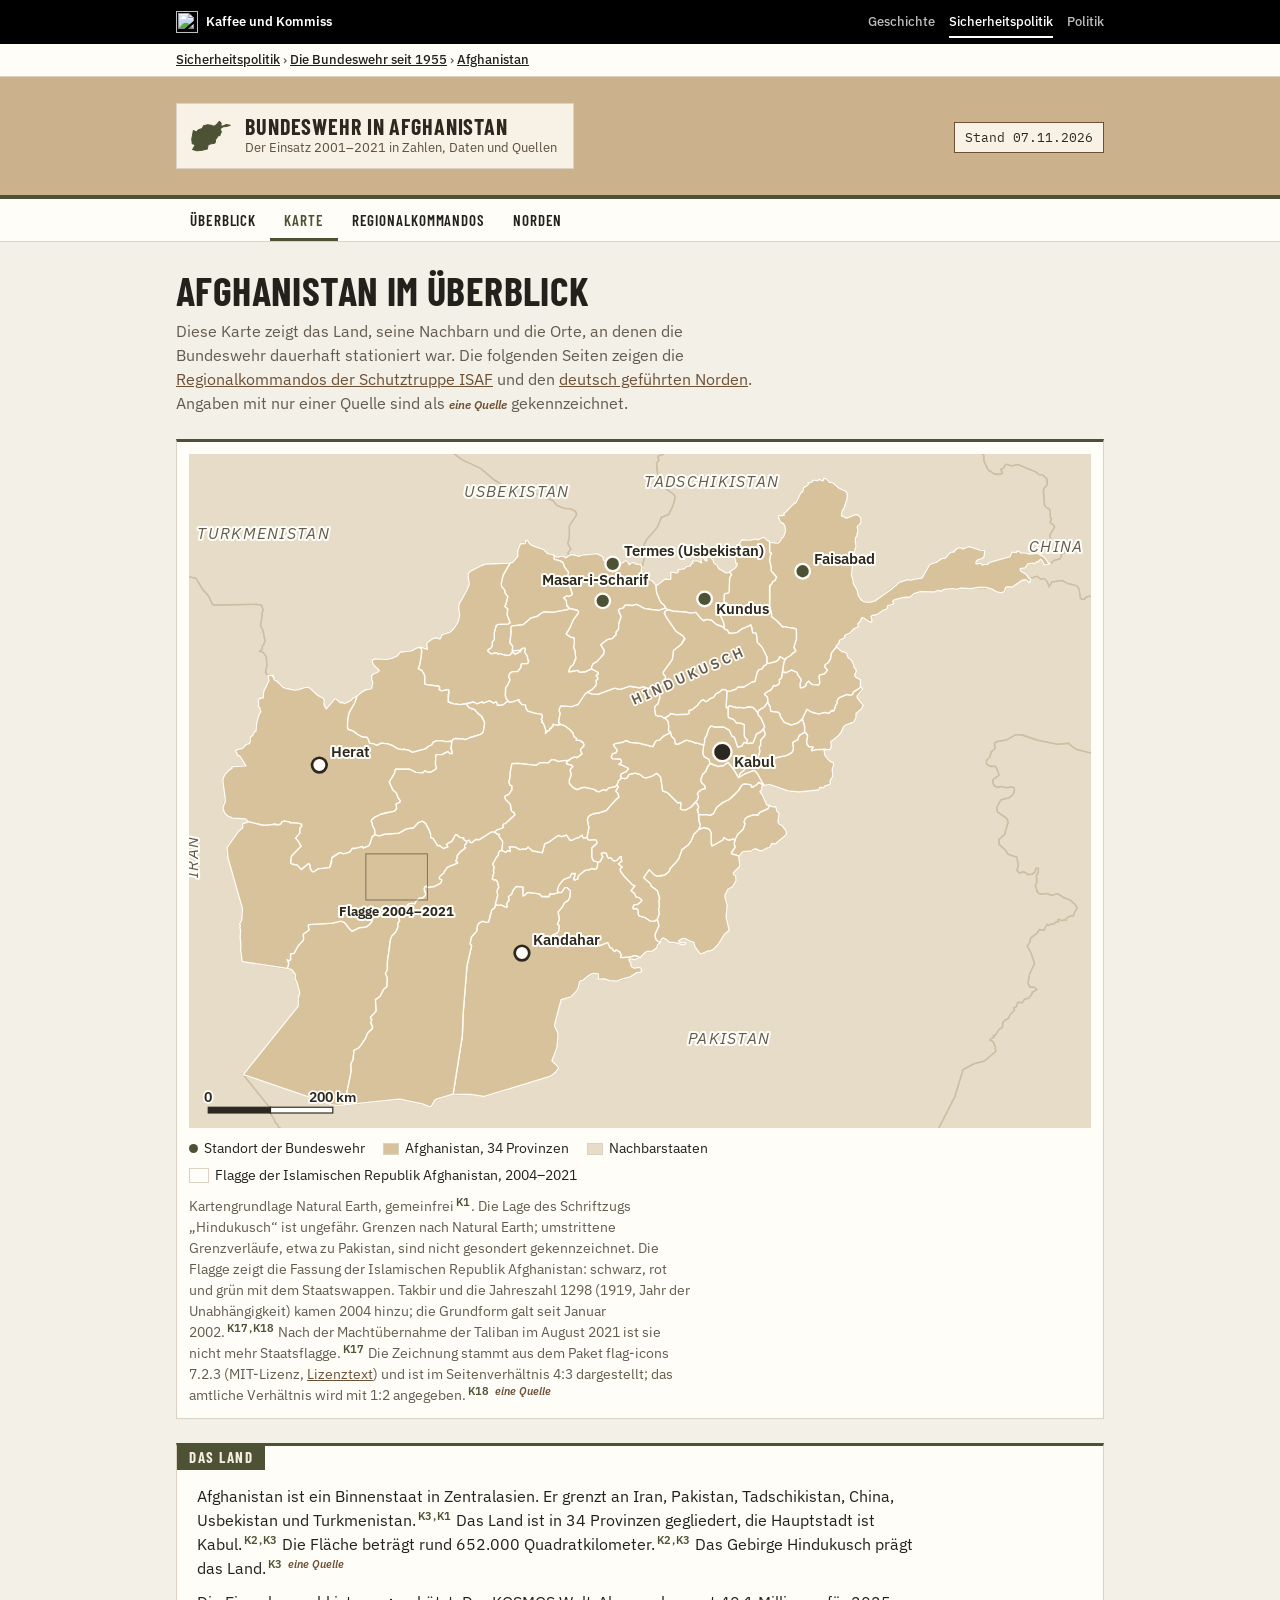
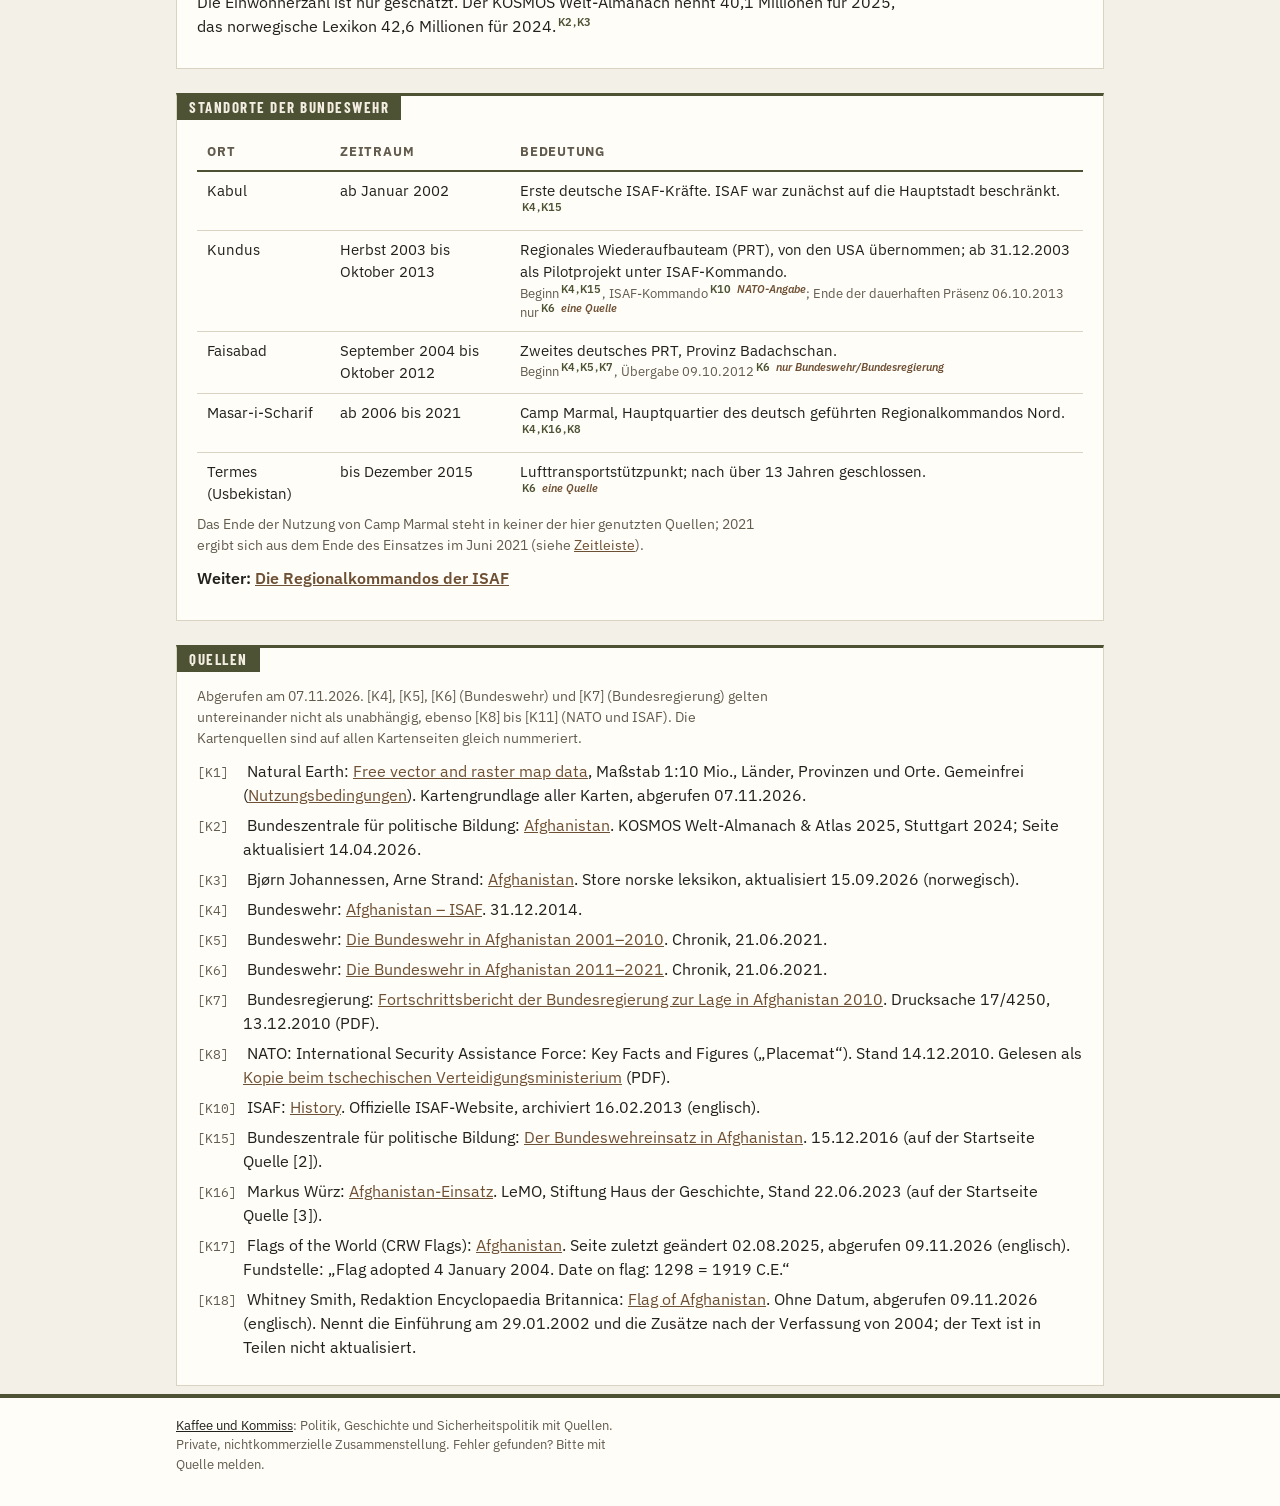
==== commit 76c4acbd: "Texte lesefreundlicher: Absätze geteilt, Fachbegriffe erklärt, Quellenverweise hochgestellt Arbeitsp" ====
--- a/karte.html
+++ b/karte.html
@@ -134,13 +134,13 @@
       <li><span class="feld" style="background:var(--k-land)"></span> Nachbarstaaten</li>
       <li><img class="legende-flagge" src="flaggen/af.svg" alt="" width="20" height="15"> Flagge der Islamischen Republik Afghanistan, 2004–2021</li>
     </ul>
-    <figcaption>Kartengrundlage Natural Earth, gemeinfrei <a href="#k1">[K1]</a>. Die Lage des Schriftzugs „Hindukusch“ ist ungefähr. Grenzen nach Natural Earth; umstrittene Grenzverläufe, etwa zu Pakistan, sind nicht gesondert gekennzeichnet. Die Flagge zeigt die Fassung der Islamischen Republik Afghanistan: schwarz, rot und grün mit dem Staatswappen. Takbir und die Jahreszahl 1298 (1919, Jahr der Unabhängigkeit) kamen 2004 hinzu; die Grundform galt seit Januar 2002. <a href="#k17">[K17]</a> <a href="#k18">[K18]</a> Nach der Machtübernahme der Taliban im August 2021 ist sie nicht mehr Staatsflagge. <a href="#k17">[K17]</a> Die Zeichnung stammt aus dem Paket flag-icons 7.2.3 (MIT-Lizenz, <a href="flaggen/LIZENZ-flag-icons.txt">Lizenztext</a>) und ist im Seitenverhältnis 4:3 dargestellt; das amtliche Verhältnis wird mit 1:2 angegeben. <a href="#k18">[K18]</a> <span class="marke-einzel">eine Quelle</span></figcaption>
+    <figcaption>Kartengrundlage Natural Earth, gemeinfrei<sup class="q"><a href="#k1" aria-label="Quelle K1">K1</a></sup>. Die Lage des Schriftzugs „Hindukusch“ ist ungefähr. Grenzen nach Natural Earth; umstrittene Grenzverläufe, etwa zu Pakistan, sind nicht gesondert gekennzeichnet. Die Flagge zeigt die Fassung der Islamischen Republik Afghanistan: schwarz, rot und grün mit dem Staatswappen. Takbir und die Jahreszahl 1298 (1919, Jahr der Unabhängigkeit) kamen 2004 hinzu; die Grundform galt seit Januar 2002.<sup class="q"><a href="#k17" aria-label="Quelle K17">K17</a>,<a href="#k18" aria-label="Quelle K18">K18</a></sup> Nach der Machtübernahme der Taliban im August 2021 ist sie nicht mehr Staatsflagge.<sup class="q"><a href="#k17" aria-label="Quelle K17">K17</a></sup> Die Zeichnung stammt aus dem Paket flag-icons 7.2.3 (MIT-Lizenz, <a href="flaggen/LIZENZ-flag-icons.txt">Lizenztext</a>) und ist im Seitenverhältnis 4:3 dargestellt; das amtliche Verhältnis wird mit 1:2 angegeben.<sup class="q"><a href="#k18" aria-label="Quelle K18">K18</a> <span class="marke-einzel">eine Quelle</span></sup></figcaption>
   </figure>
 
   <section aria-labelledby="h-land" class="karte block">
     <h2 id="h-land">Das Land</h2>
-    <p>Afghanistan ist ein Binnenstaat in Zentralasien. Er grenzt an Iran, Pakistan, Tadschikistan, China, Usbekistan und Turkmenistan. <a href="#k3">[K3]</a> <a href="#k1">[K1]</a> Das Land ist in 34 Provinzen gegliedert, die Hauptstadt ist Kabul. <a href="#k2">[K2]</a> <a href="#k3">[K3]</a> Die Fläche beträgt rund 652.000 Quadratkilometer. <a href="#k2">[K2]</a> <a href="#k3">[K3]</a> Das Gebirge Hindukusch prägt das Land. <a href="#k3">[K3]</a> <span class="marke-einzel">eine Quelle</span></p>
-    <p>Die Einwohnerzahl ist nur geschätzt. Der KOSMOS Welt-Almanach nennt 40,1 Millionen für 2025, das norwegische Lexikon 42,6 Millionen für 2024. <a href="#k2">[K2]</a> <a href="#k3">[K3]</a></p>
+    <p>Afghanistan ist ein Binnenstaat in Zentralasien. Er grenzt an Iran, Pakistan, Tadschikistan, China, Usbekistan und Turkmenistan.<sup class="q"><a href="#k3" aria-label="Quelle K3">K3</a>,<a href="#k1" aria-label="Quelle K1">K1</a></sup> Das Land ist in 34 Provinzen gegliedert, die Hauptstadt ist Kabul.<sup class="q"><a href="#k2" aria-label="Quelle K2">K2</a>,<a href="#k3" aria-label="Quelle K3">K3</a></sup> Die Fläche beträgt rund 652.000 Quadratkilometer.<sup class="q"><a href="#k2" aria-label="Quelle K2">K2</a>,<a href="#k3" aria-label="Quelle K3">K3</a></sup> Das Gebirge Hindukusch prägt das Land.<sup class="q"><a href="#k3" aria-label="Quelle K3">K3</a> <span class="marke-einzel">eine Quelle</span></sup></p>
+    <p>Die Einwohnerzahl ist nur geschätzt. Der KOSMOS Welt-Almanach nennt 40,1 Millionen für 2025, das norwegische Lexikon 42,6 Millionen für 2024.<sup class="q"><a href="#k2" aria-label="Quelle K2">K2</a>,<a href="#k3" aria-label="Quelle K3">K3</a></sup></p>
   </section>
 
   <section aria-labelledby="h-orte" class="karte block">
@@ -149,11 +149,11 @@
       <table>
         <thead><tr><th>Ort</th><th>Zeitraum</th><th>Bedeutung</th></tr></thead>
         <tbody>
-          <tr><td>Kabul</td><td>ab Januar 2002</td><td>Erste deutsche ISAF-Kräfte. ISAF war zunächst auf die Hauptstadt beschränkt. <span class="beleg"><a href="#k4">[K4]</a> <a href="#k15">[K15]</a></span></td></tr>
-          <tr><td>Kundus</td><td>Herbst 2003 bis Oktober 2013</td><td>Regionales Wiederaufbauteam (PRT), von den USA übernommen; ab 31.12.2003 als Pilotprojekt unter ISAF-Kommando. <span class="beleg">Beginn <a href="#k4">[K4]</a> <a href="#k15">[K15]</a>, ISAF-Kommando <a href="#k10">[K10]</a> <span class="marke-einzel">NATO-Angabe</span>; Ende der dauerhaften Präsenz 06.10.2013 nur <a href="#k6">[K6]</a> <span class="marke-einzel">eine Quelle</span></span></td></tr>
-          <tr><td>Faisabad</td><td>September 2004 bis Oktober 2012</td><td>Zweites deutsches PRT, Provinz Badachschan. <span class="beleg">Beginn <a href="#k4">[K4]</a> <a href="#k5">[K5]</a> <a href="#k7">[K7]</a>, Übergabe 09.10.2012 <a href="#k6">[K6]</a> <span class="marke-einzel">nur Bundeswehr/Bundesregierung</span></span></td></tr>
-          <tr><td>Masar-i-Scharif</td><td>ab 2006 bis 2021</td><td>Camp Marmal, Hauptquartier des deutsch geführten Regionalkommandos Nord. <span class="beleg"><a href="#k4">[K4]</a> <a href="#k16">[K16]</a> <a href="#k8">[K8]</a></span></td></tr>
-          <tr><td>Termes (Usbekistan)</td><td>bis Dezember 2015</td><td>Lufttransportstützpunkt; nach über 13 Jahren geschlossen. <span class="beleg"><a href="#k6">[K6]</a> <span class="marke-einzel">eine Quelle</span></span></td></tr>
+          <tr><td>Kabul</td><td>ab Januar 2002</td><td>Erste deutsche ISAF-Kräfte. ISAF war zunächst auf die Hauptstadt beschränkt. <span class="beleg"><sup class="q"><a href="#k4" aria-label="Quelle K4">K4</a>,<a href="#k15" aria-label="Quelle K15">K15</a></sup></span></td></tr>
+          <tr><td>Kundus</td><td>Herbst 2003 bis Oktober 2013</td><td>Regionales Wiederaufbauteam (PRT), von den USA übernommen; ab 31.12.2003 als Pilotprojekt unter ISAF-Kommando. <span class="beleg">Beginn<sup class="q"><a href="#k4" aria-label="Quelle K4">K4</a>,<a href="#k15" aria-label="Quelle K15">K15</a></sup>, ISAF-Kommando<sup class="q"><a href="#k10" aria-label="Quelle K10">K10</a> <span class="marke-einzel">NATO-Angabe</span></sup>; Ende der dauerhaften Präsenz 06.10.2013 nur<sup class="q"><a href="#k6" aria-label="Quelle K6">K6</a> <span class="marke-einzel">eine Quelle</span></sup></span></td></tr>
+          <tr><td>Faisabad</td><td>September 2004 bis Oktober 2012</td><td>Zweites deutsches PRT, Provinz Badachschan. <span class="beleg">Beginn<sup class="q"><a href="#k4" aria-label="Quelle K4">K4</a>,<a href="#k5" aria-label="Quelle K5">K5</a>,<a href="#k7" aria-label="Quelle K7">K7</a></sup>, Übergabe 09.10.2012<sup class="q"><a href="#k6" aria-label="Quelle K6">K6</a> <span class="marke-einzel">nur Bundeswehr/Bundesregierung</span></sup></span></td></tr>
+          <tr><td>Masar-i-Scharif</td><td>ab 2006 bis 2021</td><td>Camp Marmal, Hauptquartier des deutsch geführten Regionalkommandos Nord. <span class="beleg"><sup class="q"><a href="#k4" aria-label="Quelle K4">K4</a>,<a href="#k16" aria-label="Quelle K16">K16</a>,<a href="#k8" aria-label="Quelle K8">K8</a></sup></span></td></tr>
+          <tr><td>Termes (Usbekistan)</td><td>bis Dezember 2015</td><td>Lufttransportstützpunkt; nach über 13 Jahren geschlossen. <span class="beleg"><sup class="q"><a href="#k6" aria-label="Quelle K6">K6</a> <span class="marke-einzel">eine Quelle</span></sup></span></td></tr>
         </tbody>
       </table>
     </div>
--- a/style.css
+++ b/style.css
@@ -0,0 +1,331 @@
+/* Gestaltung: Grundsystem Kaffee und Kommiss (basis.css: Schriften, Leiste, Fuß), Bereichsnote Sicherheitspolitik: Tropentarndruck und Oliv. */
+:root{
+  --bg:#F3F0E8; --paper:#FFFDF8; --ink:#23211C; --mute:#625B4E; --line:#DAD2C2;
+  --akzent:#4C5233; --akzent-ink:#F4EEE2; --link:#6E5034; --braun:#6E5034; --hellbraun:#B39672;
+  --hinweis:#6E5034; --hinweis-bg:#EEE0C4;
+  --head-bg:#CBB18C; --head-ink:#2C281F; --head-mute:#5C4F3C; --schild:rgba(250,245,235,.95); --tarn-dimm:transparent;
+  --body:"IBM Plex Sans",system-ui,-apple-system,"Segoe UI",sans-serif;
+  --mono:"IBM Plex Mono",ui-monospace,"SF Mono",Menlo,monospace;
+  --titel:"Barlow Condensed","Arial Narrow",system-ui,sans-serif;
+  --max:960px; --r:0;
+}
+@media (prefers-color-scheme: dark){
+  :root:not([data-theme="light"]){
+    --bg:#1D1B16; --paper:#26231C; --ink:#ECE5D6; --mute:#B3A891; --line:#3B362B;
+    --akzent:#A4AE7A; --akzent-ink:#1D1B16; --link:#D2AE82; --braun:#D2AE82; --hellbraun:#7D6749;
+    --hinweis:#E2C089; --hinweis-bg:#3A2F1E;
+    --head-ink:#ECE5D6; --head-mute:#B3A891; --schild:rgba(38,35,28,.95); --tarn-dimm:rgba(20,18,14,.45);
+  }
+}
+:root[data-theme="dark"]{
+  --bg:#1D1B16; --paper:#26231C; --ink:#ECE5D6; --mute:#B3A891; --line:#3B362B;
+  --akzent:#A4AE7A; --akzent-ink:#1D1B16; --link:#D2AE82; --braun:#D2AE82; --hellbraun:#7D6749;
+  --hinweis:#E2C089; --hinweis-bg:#3A2F1E;
+  --head-ink:#ECE5D6; --head-mute:#B3A891; --schild:rgba(38,35,28,.95); --tarn-dimm:rgba(20,18,14,.45);
+}
+*{box-sizing:border-box}
+html{-webkit-text-size-adjust:100%}
+body{margin:0;background:var(--bg);color:var(--ink);font-family:var(--body);font-size:16px;line-height:1.5}
+a{color:var(--link)}
+.wrap{max-width:var(--max);margin:0 auto;padding:0 16px}
+h1{margin:0;font:700 clamp(30px,5vw,40px)/1.02 var(--titel);text-transform:uppercase;letter-spacing:.01em;text-wrap:balance}
+h2{display:inline-block;margin:0 0 14px;background:var(--akzent);color:var(--akzent-ink);font:700 15px/1.2 var(--titel);text-transform:uppercase;letter-spacing:.1em;padding:5px 12px 4px}
+
+header.top{background:linear-gradient(var(--tarn-dimm),var(--tarn-dimm)),var(--head-bg) url("tarn.svg") repeat;color:var(--head-ink);border-bottom:4px solid var(--akzent)}
+header.top .wrap{display:flex;flex-wrap:wrap;align-items:center;justify-content:space-between;gap:12px;padding-top:26px;padding-bottom:26px}
+.marke{display:flex;align-items:center;gap:12px;background:var(--schild);padding:10px 16px 10px 12px;border:1px solid var(--line)}
+.marke .logo{flex:none;width:44px;height:44px;fill:var(--akzent);stroke:var(--akzent);stroke-width:1.5;stroke-linejoin:round}
+.marke .name{font:700 22px/1.05 var(--titel);text-transform:uppercase;letter-spacing:.04em}
+.marke .unter{font-size:13px;color:var(--head-mute)}
+.badges span{font-family:var(--mono);font-size:13px;padding:6px 10px;background:var(--schild);border:1px solid var(--braun)}
+
+main{max-width:var(--max);margin:0 auto;padding:28px 16px 8px;display:flex;flex-direction:column;gap:24px}
+.einleitung p{margin:8px 0 0;color:var(--mute);max-width:36em}
+.karte{background:var(--paper);border:1px solid var(--line);border-radius:var(--r)}
+.karte.block{border-top:3px solid var(--akzent)}
+.karte.block > h2{display:table;margin-top:-23px;margin-left:-20px}
+.block{padding:20px}
+.block p{margin:0 0 10px;max-width:72ch}
+
+.kennzahlen{display:grid;grid-template-columns:repeat(auto-fit,minmax(200px,1fr));gap:0;background:var(--paper);border:1px solid var(--line);border-bottom:3px solid var(--hellbraun)}
+.kennzahlen .karte{border:0;border-right:1px solid var(--line)}
+.kennzahlen .karte:last-child{border-right:0}
+.zahl{padding:16px}
+.zahl .wert{font-family:var(--mono);font-size:32px;font-weight:600;font-variant-numeric:tabular-nums;color:var(--akzent)}
+.zahl .text{margin-top:2px;font-size:15px}
+.beleg{font-size:13px;color:var(--mute)}
+.zahl .beleg{margin-top:8px}
+
+.marke-einzel{font-size:12px;font-weight:600;font-style:italic;color:var(--hinweis);white-space:nowrap}
+/* Quellenverweise im Fließtext: hochgestellt, Kennzeichnung klein dahinter */
+sup.q{font-size:11px;font-weight:600;line-height:0;vertical-align:super;white-space:nowrap;margin-left:1px;color:var(--akzent)}
+sup.q a{color:var(--akzent);text-decoration:none;padding:6px 1px}
+sup.q a:hover,sup.q a:focus-visible{text-decoration:underline}
+sup.q .marke-einzel{font-size:11px;padding-left:2px}
+
+.zeitleiste{list-style:none;margin:0;padding:0}
+.zeitleiste li{display:grid;grid-template-columns:132px 1fr;gap:12px;padding:12px 0;border-top:1px solid var(--line)}
+.zeitleiste li:first-child{border-top:0}
+.zeitleiste time{font-family:var(--mono);font-size:14px;font-weight:600;color:var(--braun);text-transform:uppercase}
+@media (max-width:520px){
+  .zeitleiste li{grid-template-columns:1fr;gap:2px}
+  .kennzahlen .karte{border-right:0;border-bottom:1px solid var(--line)}
+  .kennzahlen .karte:last-child{border-bottom:0}
+}
+
+.quellen ol{margin:0;padding-left:28px}
+.quellen li{margin:6px 0;overflow-wrap:anywhere}
+.quellen li:target{background:var(--hinweis-bg)}
+.hinweis{font-size:14px;color:var(--mute)}
+
+.ereignis{padding:14px 0;border-top:1px solid var(--line)}
+.ereignis:first-of-type{border-top:0;padding-top:4px}
+.ereignis h3{margin:0 0 6px;font-size:17px;display:flex;flex-wrap:wrap;gap:4px 12px;align-items:baseline}
+.ereignis h3 time{font-family:var(--mono);font-size:14px;font-weight:600;color:var(--braun)}
+.ereignis p{margin:0;max-width:72ch}
+.ereignis p + p{margin-top:8px}
+
+/* Seitennavigation (alle Seiten) */
+nav.seiten{background:var(--paper);border-bottom:1px solid var(--line)}
+nav.seiten ul{max-width:var(--max);margin:0 auto;padding:0 16px;list-style:none;display:flex;flex-wrap:wrap;gap:0}
+nav.seiten a{display:block;padding:12px 14px 9px;font:600 15px/1.2 var(--titel);text-transform:uppercase;letter-spacing:.06em;text-decoration:none;color:var(--ink);border-bottom:3px solid transparent}
+nav.seiten a:hover{border-bottom-color:var(--hellbraun)}
+nav.seiten a[aria-current="page"]{border-bottom-color:var(--akzent);color:var(--akzent)}
+@media (max-width:520px){nav.seiten a{padding:11px 9px 8px;font-size:14px;letter-spacing:.04em}}
+
+/* Karten */
+:root{
+  --k-land:#E6DCC8; --k-landlinie:#CDBFA4; --k-afg:#D8C29C; --k-grenze:#FFFDF8; --k-text:#2C281F; --k-halo:#FFFDF8;
+  --rc-c:#9A4A36; --rc-n:#5E6B3A; --rc-w:#B8956A; --rc-s:#D1A84E; --rc-sw:#7E8D96; --rc-e:#7A5A3C;
+  --k-aussen:#E9E0CF; --k-ohne:#C9CDA8; --k-prt:#5E6B3A;
+}
+@media (prefers-color-scheme: dark){
+  :root:not([data-theme="light"]){
+    --k-land:#26231C; --k-landlinie:#3B362B; --k-afg:#5C513B; --k-grenze:#1D1B16; --k-text:#ECE5D6; --k-halo:#1D1B16;
+    --rc-c:#B8644D; --rc-n:#7F8E52; --rc-w:#A88B63; --rc-s:#B8933F; --rc-sw:#71808A; --rc-e:#8C6B4A;
+    --k-aussen:#2E2B23; --k-ohne:#5B6040; --k-prt:#9FAE6E;
+  }
+}
+:root[data-theme="dark"]{
+  --k-land:#26231C; --k-landlinie:#3B362B; --k-afg:#5C513B; --k-grenze:#1D1B16; --k-text:#ECE5D6; --k-halo:#1D1B16;
+  --rc-c:#B8644D; --rc-n:#7F8E52; --rc-w:#A88B63; --rc-s:#B8933F; --rc-sw:#71808A; --rc-e:#8C6B4A;
+  --k-aussen:#2E2B23; --k-ohne:#5B6040; --k-prt:#9FAE6E;
+}
+.kartenrahmen{margin:0;background:var(--paper);border:1px solid var(--line);border-top:3px solid var(--akzent);padding:12px}
+.kartesvg{display:block;width:100%;height:auto;background:var(--k-land)}
+.kartesvg .land{fill:var(--k-land);stroke:var(--k-landlinie);stroke-width:.4}
+.kartesvg .prov{stroke:var(--k-grenze);stroke-width:.35;stroke-linejoin:round}
+.kartesvg .prov.afg{fill:var(--k-afg)}
+.kartesvg .prov.rc-c{fill:var(--rc-c)} .kartesvg .prov.rc-n{fill:var(--rc-n)} .kartesvg .prov.rc-w{fill:var(--rc-w)}
+.kartesvg .prov.rc-s{fill:var(--rc-s)} .kartesvg .prov.rc-sw{fill:var(--rc-sw)} .kartesvg .prov.rc-e{fill:var(--rc-e)}
+.kartesvg .prov.unsicher{fill:url(#schraffur)}
+.kartesvg .prov.aussen{fill:var(--k-aussen)}
+.kartesvg .prov.nord{fill:var(--k-ohne)}
+.kartesvg .prov.nord[class*="prt-"]{fill:var(--k-afg)}
+.kartesvg .prov.nord.prt-deu{fill:var(--rc-n)}
+.kartesvg text{font-family:var(--body);fill:var(--k-text);paint-order:stroke;stroke:var(--k-halo);stroke-width:1.1px;stroke-linejoin:round}
+.kartesvg .landname{font-size:4.2px;font-style:italic;fill:var(--mute);text-anchor:middle;letter-spacing:.08em;text-transform:uppercase}
+.kartesvg .gebirge{font-size:3.6px;fill:var(--mute);text-anchor:middle;stroke-width:.9px;font-weight:600}
+.kartesvg .ort circle{fill:var(--k-text);stroke:var(--k-halo);stroke-width:.6}
+.kartesvg .ort text{font-size:3.9px;font-weight:600}
+.kartesvg .ort.de circle,.kartesvg .ort.prt circle{fill:var(--akzent)}
+.kartesvg .ort.haupt circle{r:2.4px}
+.kartesvg .rcname{font-size:4.6px;font-weight:800;text-anchor:middle;text-transform:uppercase;letter-spacing:.04em;stroke-width:1.4px}
+.kartesvg .provname{font-size:3.3px;text-anchor:middle;fill:var(--k-text);stroke-width:.9px}
+.nord-karte .kartesvg .ort text{font-size:2.5px}
+.nord-karte .kartesvg .provname{font-size:2.2px;fill:var(--mute)}
+.nord-karte .kartesvg .ort circle{r:1.3px}
+.kartesvg .ort:not(.de):not(.prt):not(.haupt):not(.hq) circle{fill:var(--k-halo);stroke:var(--k-text);stroke-width:.7}
+figcaption{margin-top:10px;font-size:14px;color:var(--mute);max-width:36em}
+.legende{display:flex;flex-wrap:wrap;gap:6px 18px;list-style:none;margin:10px 0 0;padding:0;font-size:14px}
+.legende li{display:flex;align-items:center;gap:6px}
+.legende .feld{width:16px;height:12px;border:1px solid var(--line);flex:none}
+.legende .punkt{width:9px;height:9px;border-radius:50%;background:var(--akzent);flex:none}
+.legende .schraffur{background:repeating-linear-gradient(45deg,var(--rc-s) 0 3px,var(--k-afg) 3px 6px)}
+
+/* Tabellen auf Kartenseiten */
+.tabelle{width:100%;overflow-x:auto}
+.tabelle table{width:100%;border-collapse:collapse;font-size:15px}
+.tabelle th,.tabelle td{text-align:left;vertical-align:top;padding:8px 10px;border-top:1px solid var(--line)}
+.tabelle thead th{border-top:0;border-bottom:2px solid var(--akzent);font-size:13px;text-transform:uppercase;letter-spacing:.06em;color:var(--mute)}
+.tabelle td .beleg{display:block}
+.nationen{columns:2 220px;column-gap:24px;margin:0;padding-left:20px}
+.nationen li{margin:3px 0;break-inside:avoid}
+.weiter{font-weight:600}
+.kliste{list-style:none;margin:0;padding:0}
+.kliste li{margin:6px 0;padding-left:46px;text-indent:-46px;overflow-wrap:anywhere}
+.kliste li:target{background:var(--hinweis-bg)}
+.knr{display:inline-block;width:46px;text-indent:0;font-family:var(--mono);font-size:13px;color:var(--mute)}
+
+.kartesvg .ort.prt circle{fill:var(--k-text);stroke:var(--k-halo);stroke-width:.5}
+.kartenbox{overflow-x:auto;-webkit-overflow-scrolling:touch}
+.kartenhinweis{display:none;font-size:13px;color:var(--mute);margin:6px 0 0}
+@media (max-width:600px){
+  .kartenbox .kartesvg{width:640px;max-width:none}
+  .kartenhinweis{display:block}
+}
+main > *{min-width:0}
+h1{hyphens:auto;-webkit-hyphens:auto;overflow-wrap:break-word}
+
+/* ---------- Interaktive Zeitleiste (seite.js) ---------- */
+:root{--art-bundestag:#4C5233;--art-einsatz:#8A6E4B;--art-gewalt:#9A4A36;--art-aufarbeitung:#5F6E7A;--zl-symbol:#FFFDF8}
+@media (prefers-color-scheme: dark){:root:not([data-theme="light"]){--art-bundestag:#7F8E52;--art-einsatz:#A8885E;--art-gewalt:#B8644D;--art-aufarbeitung:#71808A;--zl-symbol:#1D1B16}}
+:root[data-theme="dark"]{--art-bundestag:#7F8E52;--art-einsatz:#A8885E;--art-gewalt:#B8644D;--art-aufarbeitung:#71808A;--zl-symbol:#1D1B16}
+.zl-steuerung{margin:4px 0 18px}
+.zl-filter{display:flex;flex-wrap:wrap;gap:8px;margin-bottom:14px}
+.zl-filter button,.zl-schritte button{font:inherit;font-size:15px;font-weight:700;color:var(--ink);background:var(--bg);border:2px solid var(--line);padding:8px 14px 8px 10px;min-height:46px;cursor:pointer;display:inline-flex;align-items:center;gap:9px;text-transform:uppercase;letter-spacing:.04em}
+.zl-filter button[data-art=""]{padding-left:14px}
+.zl-filter button:hover,.zl-schritte button:hover{border-color:var(--hellbraun)}
+.zl-filter button[aria-pressed="true"]{background:var(--akzent);color:var(--akzent-ink);border-color:var(--akzent)}
+.zl-filter button:focus-visible,.zl-schritte button:focus-visible,.zl-punkt:focus-visible,.legende-knopf:focus-visible{outline:3px solid var(--link);outline-offset:2px}
+.zl-farbe{width:28px;height:28px;border-radius:50%;flex:none;display:inline-flex;align-items:center;justify-content:center;background:var(--hellbraun);color:var(--zl-symbol)}
+.zl-filter button[aria-pressed="true"] .zl-farbe{box-shadow:0 0 0 2px var(--akzent-ink)}
+.zl-symbol{display:inline-flex;width:62%;height:62%}
+.zl-symbol svg{width:100%;height:100%;fill:currentColor}
+.art-bundestag.zl-farbe,.zl-punkt.art-bundestag{background:var(--art-bundestag)}
+.art-einsatz.zl-farbe,.zl-punkt.art-einsatz{background:var(--art-einsatz)}
+.art-gewalt.zl-farbe,.zl-punkt.art-gewalt{background:var(--art-gewalt)}
+.art-aufarbeitung.zl-farbe,.zl-punkt.art-aufarbeitung{background:var(--art-aufarbeitung)}
+.zl-achsenbox{overflow-x:auto;-webkit-overflow-scrolling:touch;padding:4px 0 2px}
+.zl-achse{position:relative;height:150px;margin:0 24px;min-width:640px}
+.zl-linie{position:absolute;left:-12px;right:-12px;top:96px;height:6px;background:repeating-linear-gradient(90deg,var(--hellbraun) 0 14px,var(--line) 14px 20px)}
+.zl-jahr{position:absolute;top:116px;transform:translateX(-50%);font-family:var(--mono);font-size:15px;font-weight:700;color:var(--mute)}
+.zl-jahr::before{content:"";position:absolute;left:50%;top:-14px;width:2px;height:10px;background:var(--mute)}
+.zl-punkt{position:absolute;top:78px;width:40px;height:40px;margin-left:-20px;border-radius:50%;border:3px solid var(--paper);background:var(--akzent);color:var(--zl-symbol);padding:0;cursor:pointer;display:flex;align-items:center;justify-content:center;box-shadow:0 1px 3px rgba(0,0,0,.25);transition:transform .15s}
+.zl-punkt .zl-symbol{width:26px;height:26px}
+.zl-punkt:hover,.zl-punkt.gewaehlt{transform:scale(1.2);z-index:2;box-shadow:0 0 0 3px var(--ink)}
+.zl-hinweis{margin:6px 0 0;font-size:15px;color:var(--mute);min-height:2.7em}
+.zl-hinweis.vorschau{color:var(--ink);font-weight:600}
+.zl-schritte{display:flex;gap:8px;margin-top:8px}
+ol.zl-aktiv li{transition:background .2s;border-left:5px solid transparent;padding-left:12px;margin-left:-17px}
+ol.zl-aktiv li.art-bundestag{border-left-color:var(--art-bundestag)}
+ol.zl-aktiv li.art-einsatz{border-left-color:var(--art-einsatz)}
+ol.zl-aktiv li.art-gewalt{border-left-color:var(--art-gewalt)}
+ol.zl-aktiv li.art-aufarbeitung{border-left-color:var(--art-aufarbeitung)}
+ol.zl-aktiv li.gewaehlt{background:var(--hinweis-bg)}
+ol.zl-aktiv li:focus{outline:none}
+ol.zeitleiste li[hidden]{display:none}
+@media (max-width:520px){
+  .zl-filter button,.zl-schritte button{font-size:13px;padding:6px 10px 6px 7px;min-height:42px;gap:7px}
+  .zl-farbe{width:26px;height:26px}
+  .zl-achse{margin:0 22px}
+}
+
+/* ---------- Quellen-Einblendung ---------- */
+.quelle-pop{position:absolute;z-index:50;background:var(--paper);color:var(--ink);border:1px solid var(--braun);border-top:3px solid var(--akzent);box-shadow:0 6px 20px rgba(0,0,0,.18);padding:10px 12px;font-size:14px;line-height:1.45;overflow-wrap:anywhere}
+.quelle-nr{font-family:var(--mono);font-size:12px;color:var(--mute);margin-bottom:4px}
+.quelle-fuss{display:flex;justify-content:space-between;align-items:center;margin-top:8px;font-size:13px}
+.quelle-zu{font:inherit;font-size:20px;line-height:1;background:none;border:0;color:var(--mute);cursor:pointer;padding:0 4px}
+a[aria-expanded="true"]{background:var(--hinweis-bg)}
+.quellen li.blinkt,.kliste li.blinkt{background:var(--hinweis-bg)}
+
+/* ---------- Karten interaktiv ---------- */
+.kartesvg .prov{cursor:pointer;transition:opacity .15s}
+.kartesvg .prov:hover,.kartesvg .prov:focus{outline:none;stroke:var(--k-text);stroke-width:.8}
+.kartesvg .prov.gewaehlt{stroke:var(--k-text);stroke-width:1}
+.kartesvg.hebt .prov:not(.hervor){opacity:.25}
+.karten-info{margin:8px 0 0;font-size:14px;font-weight:600;min-height:1.45em}
+.legende-knopf{font:inherit;color:inherit;background:none;border:1px solid transparent;padding:2px 6px;margin:-3px -7px;display:flex;align-items:center;gap:6px;cursor:pointer}
+.legende-knopf:hover{border-color:var(--line)}
+.legende-knopf[aria-pressed="true"]{border-color:var(--akzent);background:var(--bg)}
+@media (prefers-reduced-motion: reduce){.zl-punkt,.kartesvg .prov{transition:none}}
+
+/* ---------- Grafiken „Zahlen im Verhältnis“ ----------
+   Gedämpfte Tarnfarben; jede Farbe trägt zusätzlich eine Beschriftung mit Wert (Legende), nie Farbe allein. */
+.grafik{margin:0;padding:18px 0;border-top:1px solid var(--line)}
+.grafik:first-of-type{margin-top:8px}
+.g-titel{font-weight:700;font-size:16px;color:var(--ink);margin:0 0 10px;max-width:60ch}
+.balken{display:flex;gap:2px;height:28px;background:var(--paper)}
+.balken .seg{min-width:3px;border-radius:0}
+.balken .seg:first-child{border-radius:4px 0 0 4px}
+.balken .seg:last-child{border-radius:0 4px 4px 0}
+.balken.rahmen{gap:0;outline:1px solid var(--braun);outline-offset:-1px;border-radius:4px}
+.f1{background:var(--akzent)}
+.f2{background:var(--braun)}
+.f3{background:var(--hellbraun)}
+.leer{background:repeating-linear-gradient(135deg,transparent 0 5px,var(--line) 5px 7px)}
+.g-legende{list-style:none;margin:10px 0 0;padding:0;display:flex;flex-wrap:wrap;gap:6px 20px;font-size:14px}
+.g-legende li{display:block}
+.g-legende i{display:inline-block;width:12px;height:12px;border-radius:2px;margin-right:6px;vertical-align:-1px}
+.g-legende i.leer{outline:1px solid var(--braun);outline-offset:-1px}
+.g-legende b{font-family:var(--mono);font-variant-numeric:tabular-nums}
+.g-hinweis{font-size:13px;color:var(--mute);margin:8px 0 0 !important}
+.grafik .beleg{margin-top:6px}
+.spanne{position:relative;height:44px;margin-top:4px;border-bottom:1px solid var(--mute)}
+.sp-band{position:absolute;bottom:8px;height:14px;background:var(--braun);border-radius:4px}
+.sp-wert{position:absolute;top:0;transform:translateX(-50%);font:700 13px var(--mono)}
+.g-achse{display:flex;justify-content:space-between;font:12px var(--mono);color:var(--mute);margin-top:3px}
+
+/* ---------- Teilen ---------- */
+.teilen-leiste{display:flex;flex-wrap:wrap;gap:8px;margin-top:10px}
+.teilen-leiste button,.teilen-leiste a{font:600 13px var(--body);display:inline-flex;align-items:center;gap:6px;min-height:36px;padding:6px 12px;border:1px solid var(--braun);background:var(--paper);color:var(--ink);text-decoration:none;cursor:pointer}
+.teilen-leiste button.haupt{background:var(--akzent);border-color:var(--akzent);color:var(--akzent-ink)}
+.teilen-leiste svg{width:14px;height:14px;fill:none;stroke:currentColor;stroke-width:2;stroke-linecap:round;stroke-linejoin:round}
+.teilen-meldung{font-size:13px;color:var(--mute);align-self:center}
+:target{scroll-margin-top:12px}
+.zahl:target,.grafik:target,.ereignis:target{outline:2px solid var(--akzent);outline-offset:4px}
+.evbild{float:right;width:min(42%,300px);margin:2px 0 8px 18px}
+.evbild img{display:block;width:100%;height:auto;border:1px solid var(--line)}
+.evbild figcaption{font-size:12px;line-height:1.35;color:var(--mute);margin-top:4px}
+.ereignis::after{content:"";display:block;clear:both}
+@media (max-width:620px){.evbild{float:none;width:100%;margin:6px 0 10px}}
+.bildnachweis{list-style:none;padding-left:0 !important}
+
+/* Abschnitte ein- und ausklappen (seite.js, klappen) */
+h2.klapp-kopf{padding:0}
+h2.klapp-kopf > button{position:relative;display:inline-flex;align-items:center;gap:10px;margin:0;padding:5px 10px 4px 12px;
+  background:none;border:0;color:inherit;font:inherit;letter-spacing:inherit;text-transform:inherit;text-align:left;cursor:pointer}
+h2.klapp-kopf > button::after{content:"";position:absolute;inset:-8px -6px}
+h2.klapp-kopf > button:focus-visible{outline:2px solid var(--link);outline-offset:3px}
+.klapp-pfeil{flex:none;width:12px;height:12px;fill:none;stroke:currentColor;stroke-width:2;stroke-linecap:square;transition:transform .15s}
+.zu .klapp-pfeil{transform:rotate(-90deg)}
+.zu > h2.klapp-kopf{margin-bottom:0}
+.karte.block.zu{padding-bottom:0;background:transparent;border-left-color:transparent;border-right-color:transparent;border-bottom-color:transparent}
+.klapp-alle{display:flex;justify-content:flex-end;margin:0 0 -12px}
+.klapp-alle button{background:none;border:0;padding:6px 0;font:500 13px/1.2 var(--mono);color:var(--link);text-decoration:underline;text-underline-offset:3px;cursor:pointer}
+.klapp-alle button:focus-visible{outline:2px solid var(--link);outline-offset:2px}
+@media (prefers-reduced-motion: reduce){ .klapp-pfeil{transition:none} }
+@media print{
+  .klapp-inhalt[hidden]{display:block!important}
+  .klapp-pfeil,.klapp-alle{display:none}
+}
+
+/* ---------- Rechtliche Grundlagen ---------- */
+.recht{display:grid;gap:0;margin:6px 0 10px}
+.recht-ebene{padding:16px 0;border-top:1px solid var(--line)}
+.recht-ebene:first-child{border-top:0;padding-top:4px}
+.recht-kopf{display:flex;align-items:center;gap:14px;margin-bottom:10px}
+.recht-kopf h3{margin:0;font:700 20px/1.1 var(--titel);text-transform:uppercase;letter-spacing:.05em}
+.recht-symbol{flex:none;width:56px;height:56px;border:1px solid var(--line)}
+.recht-ebene p{margin:0 0 8px;max-width:72ch}
+.mandate{list-style:none;margin:10px 0 0;padding:0}
+.mandate li{display:grid;grid-template-columns:110px 1fr;gap:12px;padding:10px 0;border-top:1px solid var(--line)}
+.mandate time{font-family:var(--mono);font-size:14px;font-weight:600;color:var(--braun)}
+@media (max-width:520px){.mandate li{grid-template-columns:1fr;gap:2px}}
+
+/* ---------- Flaggen der Nationen je Regionalkommando ---------- */
+.kartesvg .flg-feld{fill:var(--k-halo);fill-opacity:.88;stroke:var(--k-text);stroke-width:.3}
+.kartesvg .flg-feld.uneinheitlich{stroke-dasharray:1.2 .8}
+.kartesvg .flg-rand{fill:none;stroke:var(--k-text);stroke-width:.25;stroke-opacity:.55}
+.kartesvg .flg{cursor:pointer}
+.kartesvg .flg:hover .flg-rand,.kartesvg .flg:focus .flg-rand,.kartesvg .flg.gewaehlt .flg-rand{stroke-width:.7;stroke-opacity:1}
+.kartesvg .flg:focus{outline:none}
+.kartesvg.hebt .flaggen:not(.hervor){opacity:.25}
+.lg-flagge{display:inline-block;width:14px;height:10.5px;border:1px solid var(--k-text);background:repeating-linear-gradient(180deg,var(--mute) 0 3.5px,var(--paper) 3.5px 7px);vertical-align:middle}
+.lg-flagge.gross{width:22px;height:16.5px}
+.lg-flagge.doppelt{width:18px;height:13.5px;outline:1px dashed var(--k-text);outline-offset:1px;margin-right:4px}
+table.nationen td{vertical-align:top}
+.nat{display:inline-flex;align-items:center;gap:5px;margin:2px 10px 2px 0;white-space:nowrap}
+.nat img{width:21px;height:15.75px;border:1px solid var(--line);flex:none}
+.nat.gross{font-weight:700}
+.nat.gross img{width:30px;height:22.5px}
+td.einzeln .nat img{opacity:.75;border-style:dashed}
+.kartesvg .flg-text{font-size:3.3px;font-weight:700}
+.legende-flagge{vertical-align:-3px;border:1px solid var(--line)}
+.mandat-symbol{float:left;width:40px;height:40px;margin:0 10px 4px 0}
+.mandate li>div::after{content:"";display:block;clear:both}
+/* Maßstabsleiste (Größen je Karte im SVG gesetzt) */
+.kartesvg .massstab rect{stroke:var(--k-text)}
+.kartesvg .massstab .a{fill:var(--k-text)}
+.kartesvg .massstab .b{fill:var(--k-halo)}
+.kartesvg .massstab text{text-anchor:middle;font-weight:600;fill:var(--k-text)}
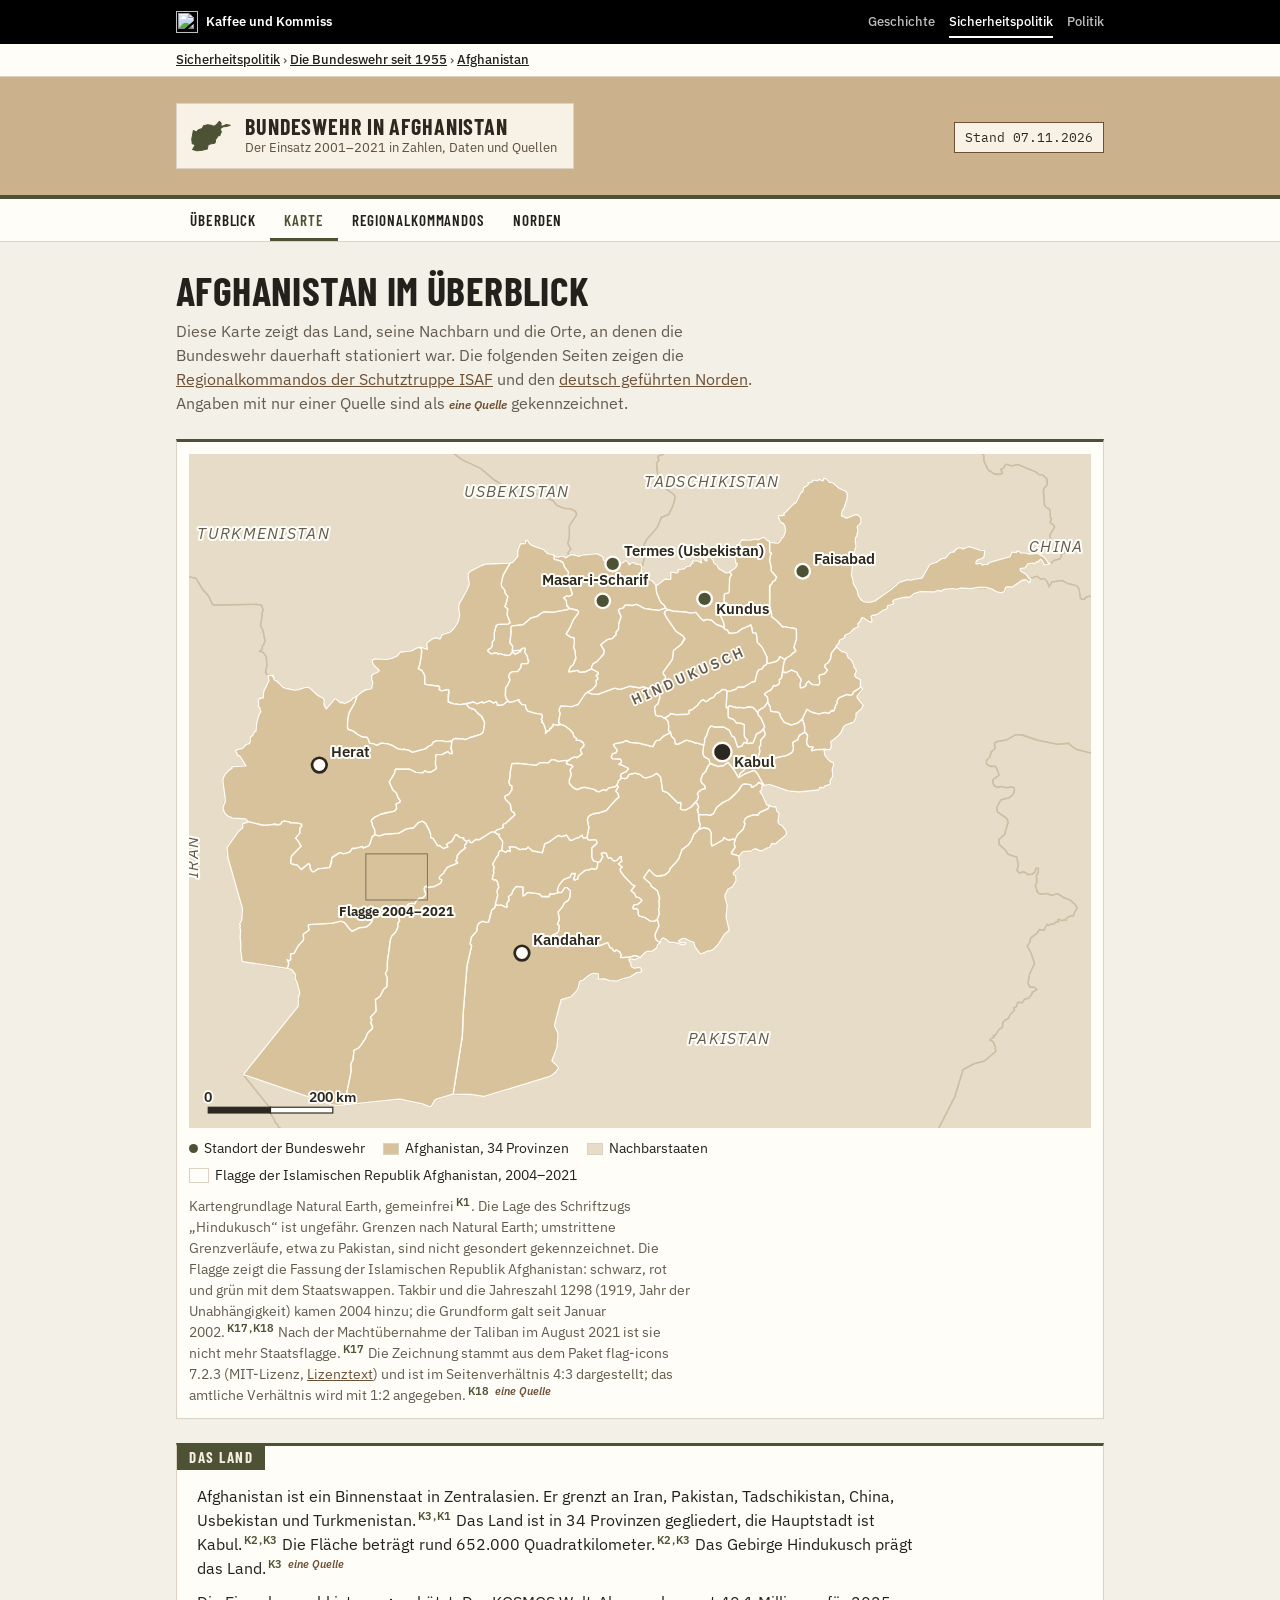
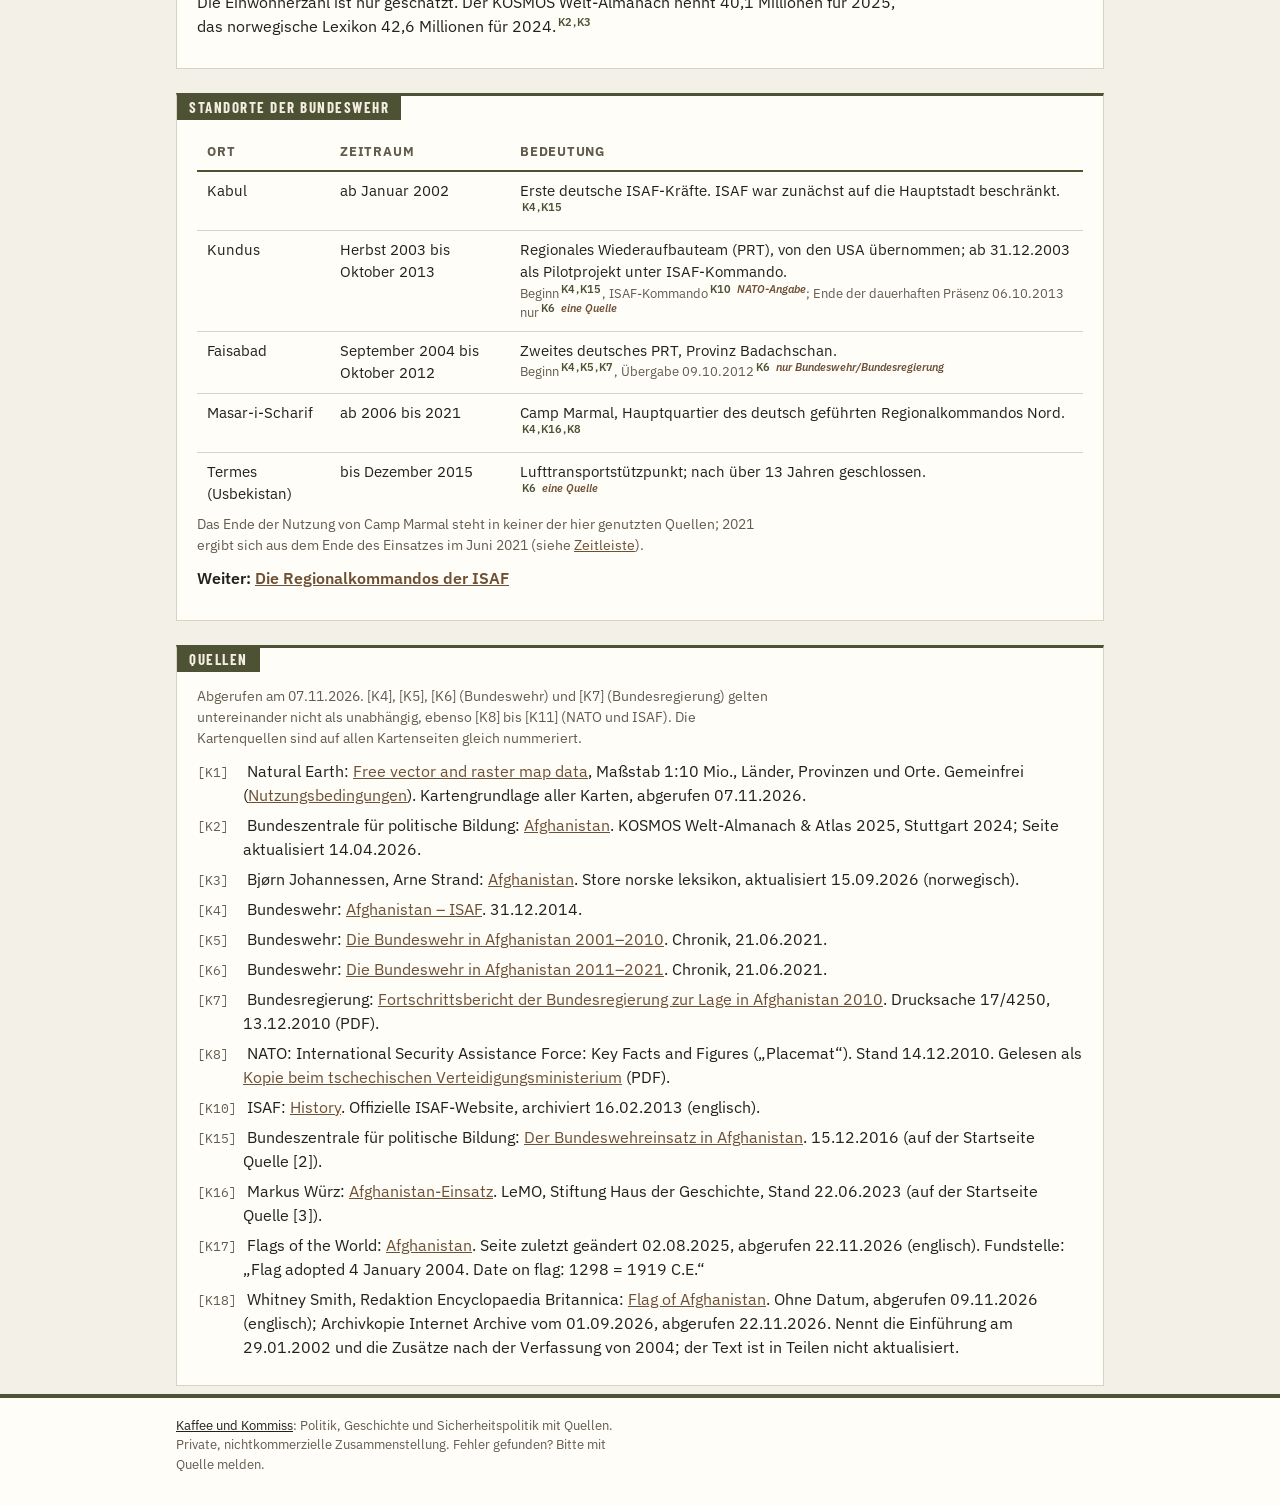
==== commit 2f500b43: "Quellenlinks: Weiterleitungen und nicht erreichbare Quellen ersetzen Weitergeleitete Adressen auf ih" ====
--- a/karte.html
+++ b/karte.html
@@ -177,8 +177,8 @@
       <li id="k10"><span class="knr">[K10]</span> ISAF: <a href="https://webarchive.library.unt.edu/web/20130216085030/http://www.isaf.nato.int/history.html">History</a>. Offizielle ISAF-Website, archiviert 16.02.2013 (englisch).</li>
       <li id="k15"><span class="knr">[K15]</span> Bundeszentrale für politische Bildung: <a href="https://www.bpb.de/themen/militaer/deutsche-verteidigungspolitik/238332/der-bundeswehreinsatz-in-afghanistan/">Der Bundeswehreinsatz in Afghanistan</a>. 15.12.2016 (auf der Startseite Quelle [2]).</li>
       <li id="k16"><span class="knr">[K16]</span> Markus Würz: <a href="https://www.hdg.de/lemo/kapitel/globalisierung/internationale-herausforderungen/afghanistan-einsatz.html">Afghanistan-Einsatz</a>. LeMO, Stiftung Haus der Geschichte, Stand 22.06.2023 (auf der Startseite Quelle [3]).</li>
-      <li id="k17"><span class="knr">[K17]</span> Flags of the World (CRW Flags): <a href="https://www.crwflags.com/fotw/flags/af.html">Afghanistan</a>. Seite zuletzt geändert 02.08.2025, abgerufen 09.11.2026 (englisch). Fundstelle: „Flag adopted 4 January 2004. Date on flag: 1298 = 1919 C.E.“</li>
-      <li id="k18"><span class="knr">[K18]</span> Whitney Smith, Redaktion Encyclopaedia Britannica: <a href="https://www.britannica.com/topic/flag-of-Afghanistan">Flag of Afghanistan</a>. Ohne Datum, abgerufen 09.11.2026 (englisch). Nennt die Einführung am 29.01.2002 und die Zusätze nach der Verfassung von 2004; der Text ist in Teilen nicht aktualisiert.</li>
+      <li id="k17"><span class="knr">[K17]</span> Flags of the World: <a href="https://www.fotw.info/flags/af.html">Afghanistan</a>. Seite zuletzt geändert 02.08.2025, abgerufen 22.11.2026 (englisch). Fundstelle: „Flag adopted 4 January 2004. Date on flag: 1298 = 1919 C.E.“</li>
+      <li id="k18"><span class="knr">[K18]</span> Whitney Smith, Redaktion Encyclopaedia Britannica: <a href="https://web.archive.org/web/20260901205725/https://www.britannica.com/topic/flag-of-Afghanistan">Flag of Afghanistan</a>. Ohne Datum, abgerufen 09.11.2026 (englisch); Archivkopie Internet Archive vom 01.09.2026, abgerufen 22.11.2026. Nennt die Einführung am 29.01.2002 und die Zusätze nach der Verfassung von 2004; der Text ist in Teilen nicht aktualisiert.</li>
     </ul>
     <!-- /quellen -->
   </section>
--- a/basis.css
+++ b/basis.css
@@ -45,6 +45,13 @@
 .kk-schild{display:inline-flex;align-items:center;gap:12px;background:var(--kk-schild);padding:10px 16px 10px 12px;border:1px solid var(--kk-linie);color:var(--kk-tinte);text-decoration:none}
 .kk-name{font:700 22px/1.05 var(--kk-titel);text-transform:uppercase;letter-spacing:.04em}
 .kk-unter{font:400 13px/1.35 var(--kk-text);color:var(--kk-grau)}
+/* Handy: Kopfband flacher, damit Hauptinhalt früher sichtbar ist (Arbeitspaket 3, 22.11.2026).
+   Gilt für beide Kopfbauarten (.kk-kopf und header.top). :root:root hebt die Spezifität über die
+   seiteneigenen Regeln in style.css/bereich.css, die nach basis.css geladen werden. Desktop unverändert. */
+@media (max-width:640px){
+  :root:root .kk-kopf .kk-in,:root:root .kk-kopf .wrap,:root:root header.top>.wrap{padding-top:12px;padding-bottom:12px;row-gap:8px}
+  :root:root .kk-schild,:root:root header.top .marke{padding:7px 12px 7px 10px}
+}
 
 /* Fuß */
 .kk-fuss{border-top:4px solid var(--kk-akzent);background:var(--kk-papier);color:var(--kk-grau);font:400 13px/1.5 var(--kk-text)}
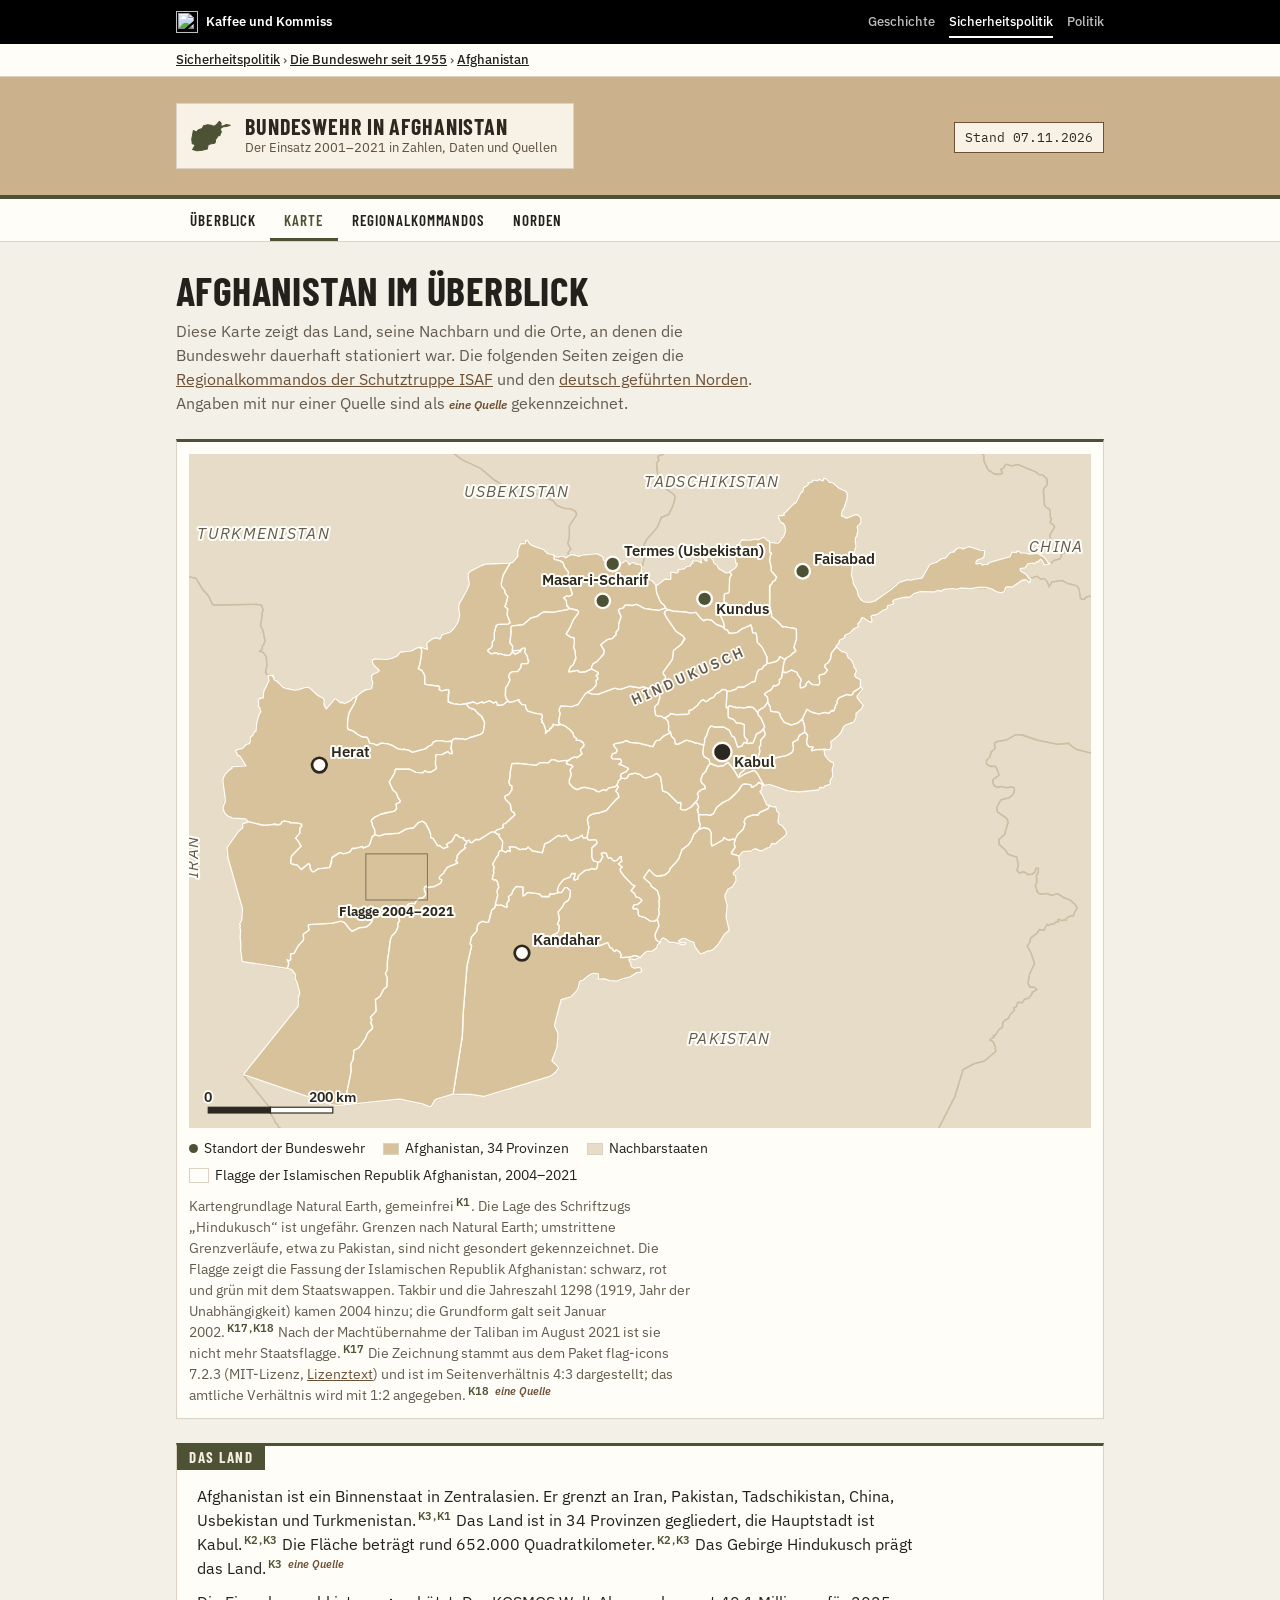
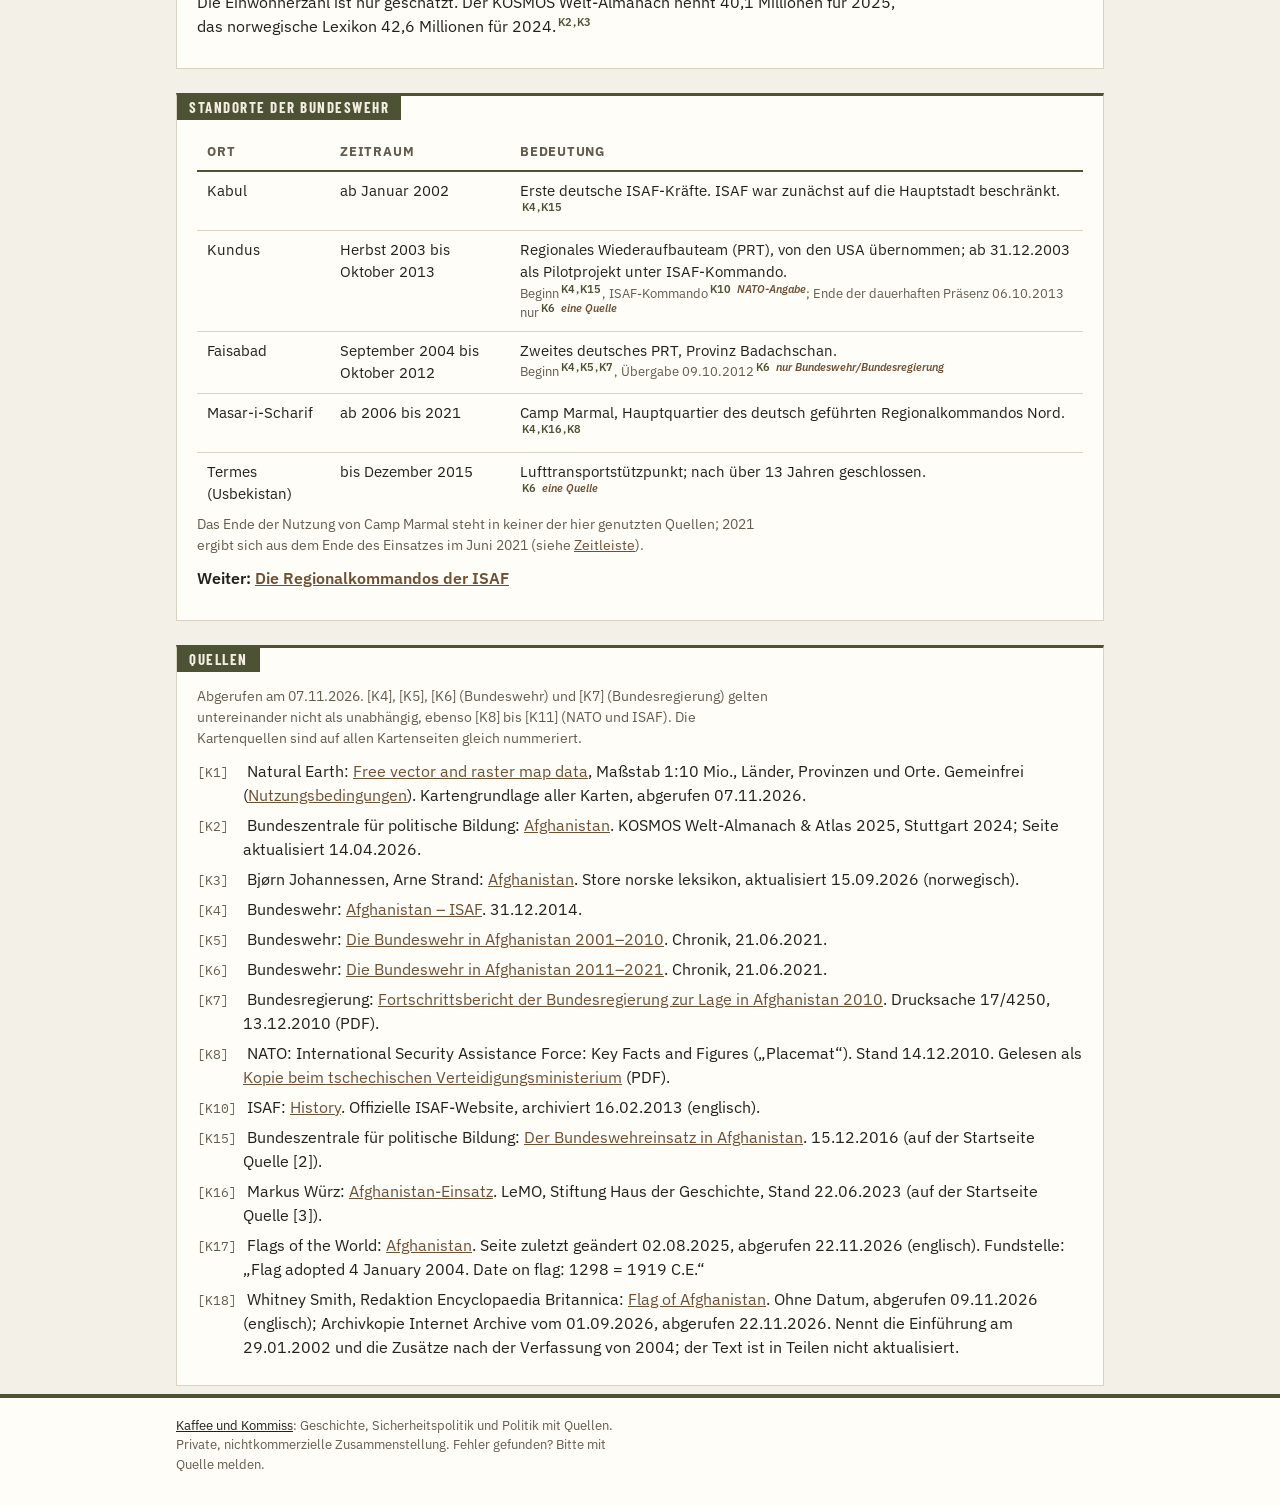
==== commit cd24bc85: "Fußzeile/Untertitel: Reihenfolge Geschichte, Sicherheitspolitik, Politik wie Kopfleiste Co-Authored-" ====
--- a/karte.html
+++ b/karte.html
@@ -185,7 +185,7 @@
 </main>
 
 <footer class="kk-fuss"><div class="kk-in">
-  <p><a href="https://kaffeeundkommiss.github.io/">Kaffee und Kommiss</a>: Politik, Geschichte und Sicherheitspolitik mit Quellen. Private, nichtkommerzielle Zusammenstellung. Fehler gefunden? Bitte mit Quelle melden.</p>
+  <p><a href="https://kaffeeundkommiss.github.io/">Kaffee und Kommiss</a>: Geschichte, Sicherheitspolitik und Politik mit Quellen. Private, nichtkommerzielle Zusammenstellung. Fehler gefunden? Bitte mit Quelle melden.</p>
 </div></footer>
 </body>
 </html>
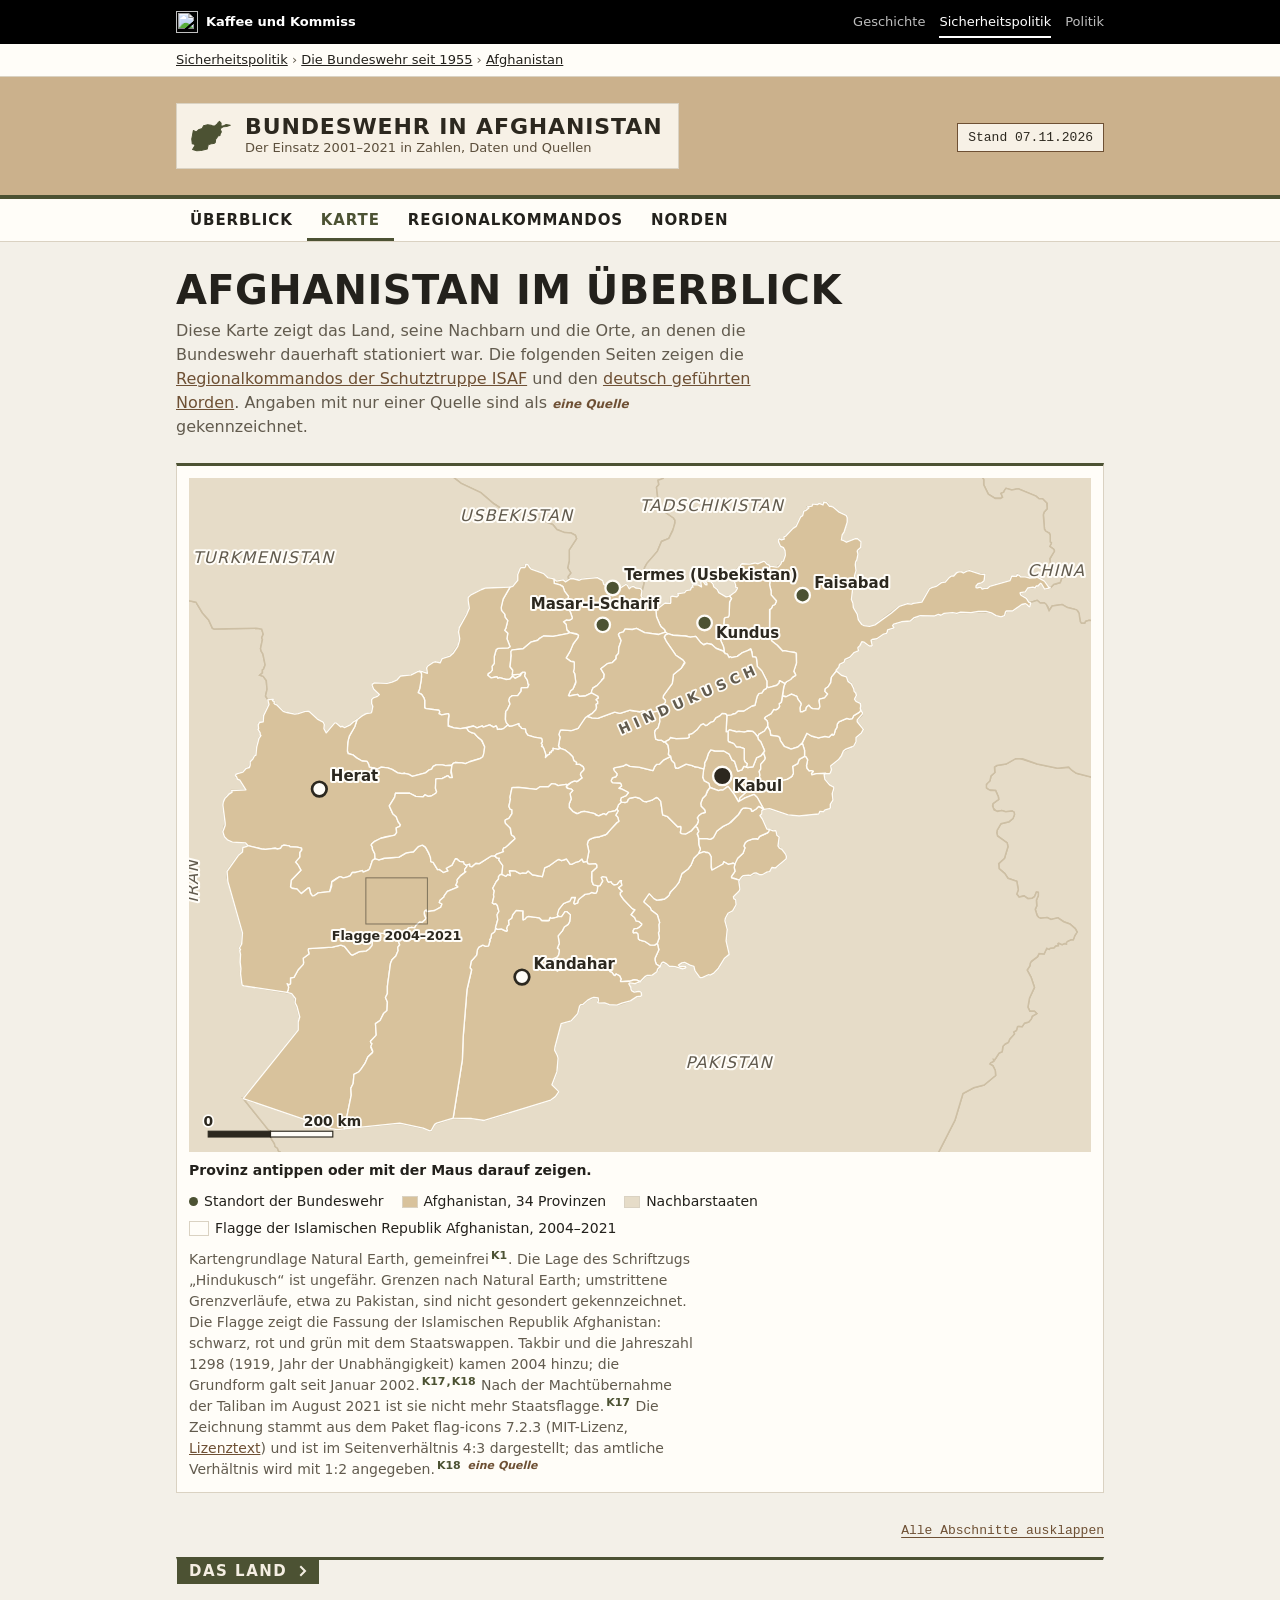
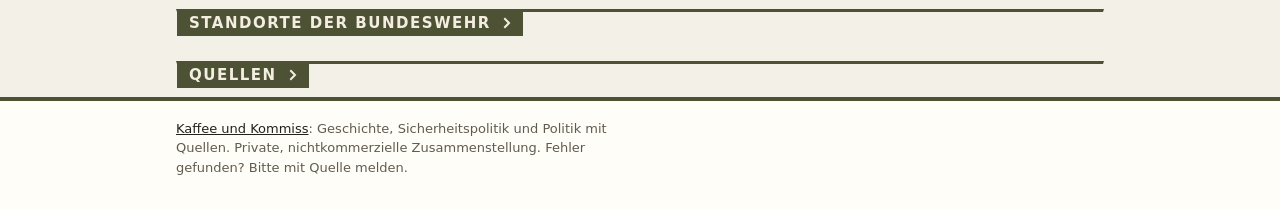
==== commit 2cb76f58: "Schriften von kaffeeundkommiss.github.io statt Google Fonts laden Google-Fonts-Links und preconnect " ====
--- a/karte.html
+++ b/karte.html
@@ -22,9 +22,7 @@
 <link rel="icon" href="favicon.svg" type="image/svg+xml">
 <link rel="icon" href="favicon-32.png" type="image/png" sizes="32x32">
 <link rel="apple-touch-icon" href="apple-touch-icon.png">
-<link rel="preconnect" href="https://fonts.googleapis.com">
-<link rel="preconnect" href="https://fonts.gstatic.com" crossorigin>
-<link rel="stylesheet" href="https://fonts.googleapis.com/css2?family=Barlow+Condensed:wght@500;600;700&family=IBM+Plex+Sans:wght@400;500;600;700&family=IBM+Plex+Mono:wght@400;500;600&display=swap">
+<link rel="stylesheet" href="https://kaffeeundkommiss.github.io/schriften/schriften.css">
 <link rel="stylesheet" href="basis.css">
 <link rel="stylesheet" href="style.css">
 <script src="seite.js" defer></script>
--- a/style.css
+++ b/style.css
@@ -329,3 +329,15 @@
 .kartesvg .massstab .a{fill:var(--k-text)}
 .kartesvg .massstab .b{fill:var(--k-halo)}
 .kartesvg .massstab text{text-anchor:middle;font-weight:600;fill:var(--k-text)}
+
+/* Einstieg (23.11.2026): Belegsystem als zurückhaltender Hinweis, darunter ein nach Themen gruppiertes Inhaltsverzeichnis.
+   Die Links klappen den Zielabschnitt auf (seite.js). Startwerte: 13 px Hinweis, Spalten ab 180 px. */
+.einleitung p.beleg-hinweis{margin-top:14px;padding:2px 0 2px 12px;border-left:2px solid var(--kk-linie);font-size:13px;line-height:1.5;color:var(--kk-grau);max-width:44em}
+.beleg-hinweis .beleg-marke{display:block;margin-bottom:2px;font:500 11px/1.3 var(--kk-mono);letter-spacing:.06em;text-transform:uppercase}
+nav.inhalt{margin-top:18px;padding:12px 0 4px;border-top:1px solid var(--kk-linie)}
+nav.inhalt .inhalt-titel{margin:0 0 8px;font:600 15px/1.2 var(--kk-titel);letter-spacing:.08em;text-transform:uppercase;color:var(--kk-tinte);max-width:none}
+.inhalt-gruppen{display:grid;grid-template-columns:repeat(auto-fit,minmax(180px,1fr));gap:10px 24px}
+.inhalt-kopf{display:block;margin-bottom:4px;font:500 11px/1.3 var(--kk-mono);letter-spacing:.06em;text-transform:uppercase;color:var(--kk-grau)}
+nav.inhalt ul{list-style:none;margin:0;padding:0;display:grid;gap:4px}
+nav.inhalt a{color:var(--kk-tinte);font-size:15px;font-weight:600;text-decoration-color:var(--kk-akzent);text-underline-offset:3px}
+@media (max-width:640px){.inhalt-gruppen{grid-template-columns:1fr 1fr}}
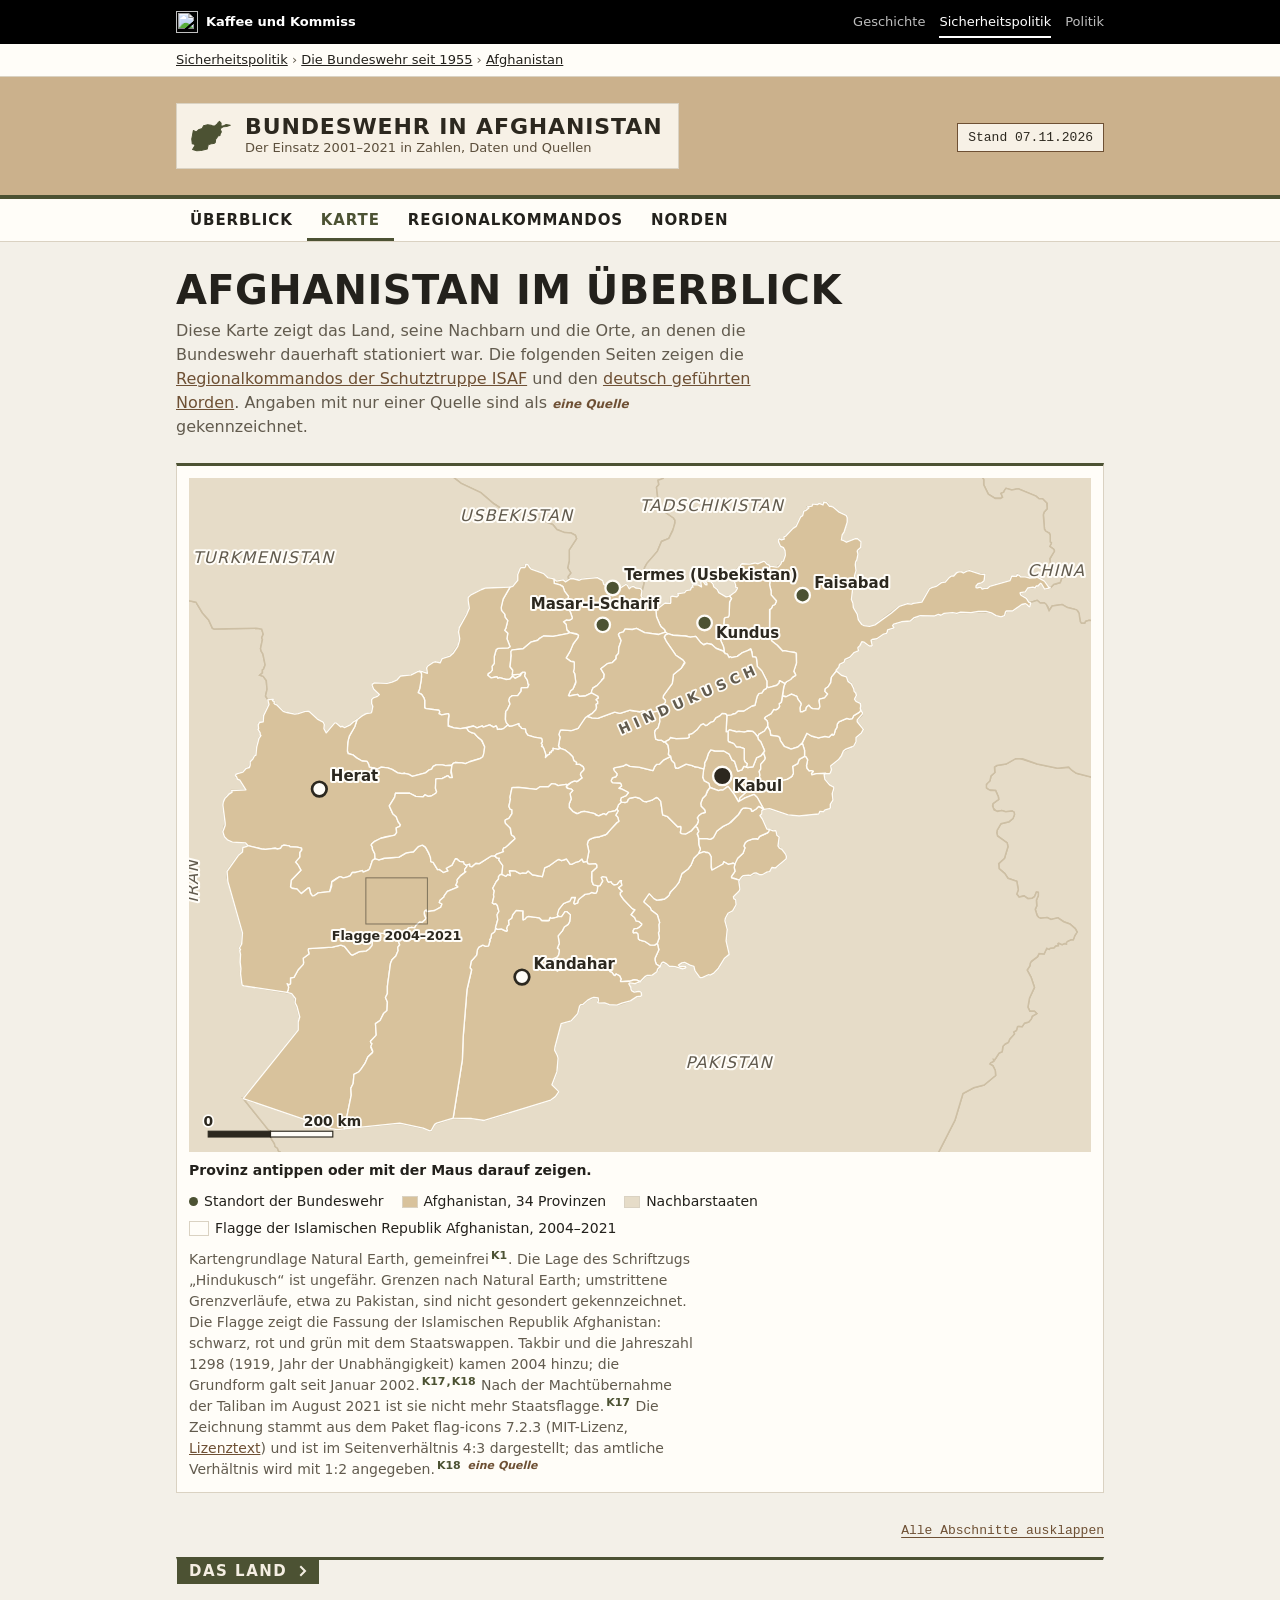
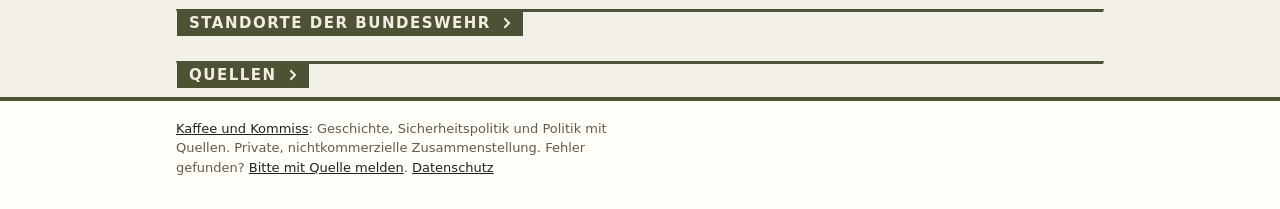
==== commit c1ad6c1a: "Fußzeile: Meldeweg und Datenschutz verlinken „Bitte mit Quelle melden“ verweist auf https://kaffeeun" ====
--- a/karte.html
+++ b/karte.html
@@ -183,7 +183,7 @@
 </main>
 
 <footer class="kk-fuss"><div class="kk-in">
-  <p><a href="https://kaffeeundkommiss.github.io/">Kaffee und Kommiss</a>: Geschichte, Sicherheitspolitik und Politik mit Quellen. Private, nichtkommerzielle Zusammenstellung. Fehler gefunden? Bitte mit Quelle melden.</p>
+  <p><a href="https://kaffeeundkommiss.github.io/">Kaffee und Kommiss</a>: Geschichte, Sicherheitspolitik und Politik mit Quellen. Private, nichtkommerzielle Zusammenstellung. Fehler gefunden? <a href="https://kaffeeundkommiss.github.io/kontakt/">Bitte mit Quelle melden</a>. <a href="https://kaffeeundkommiss.github.io/kontakt/#datenschutz">Datenschutz</a></p>
 </div></footer>
 </body>
 </html>
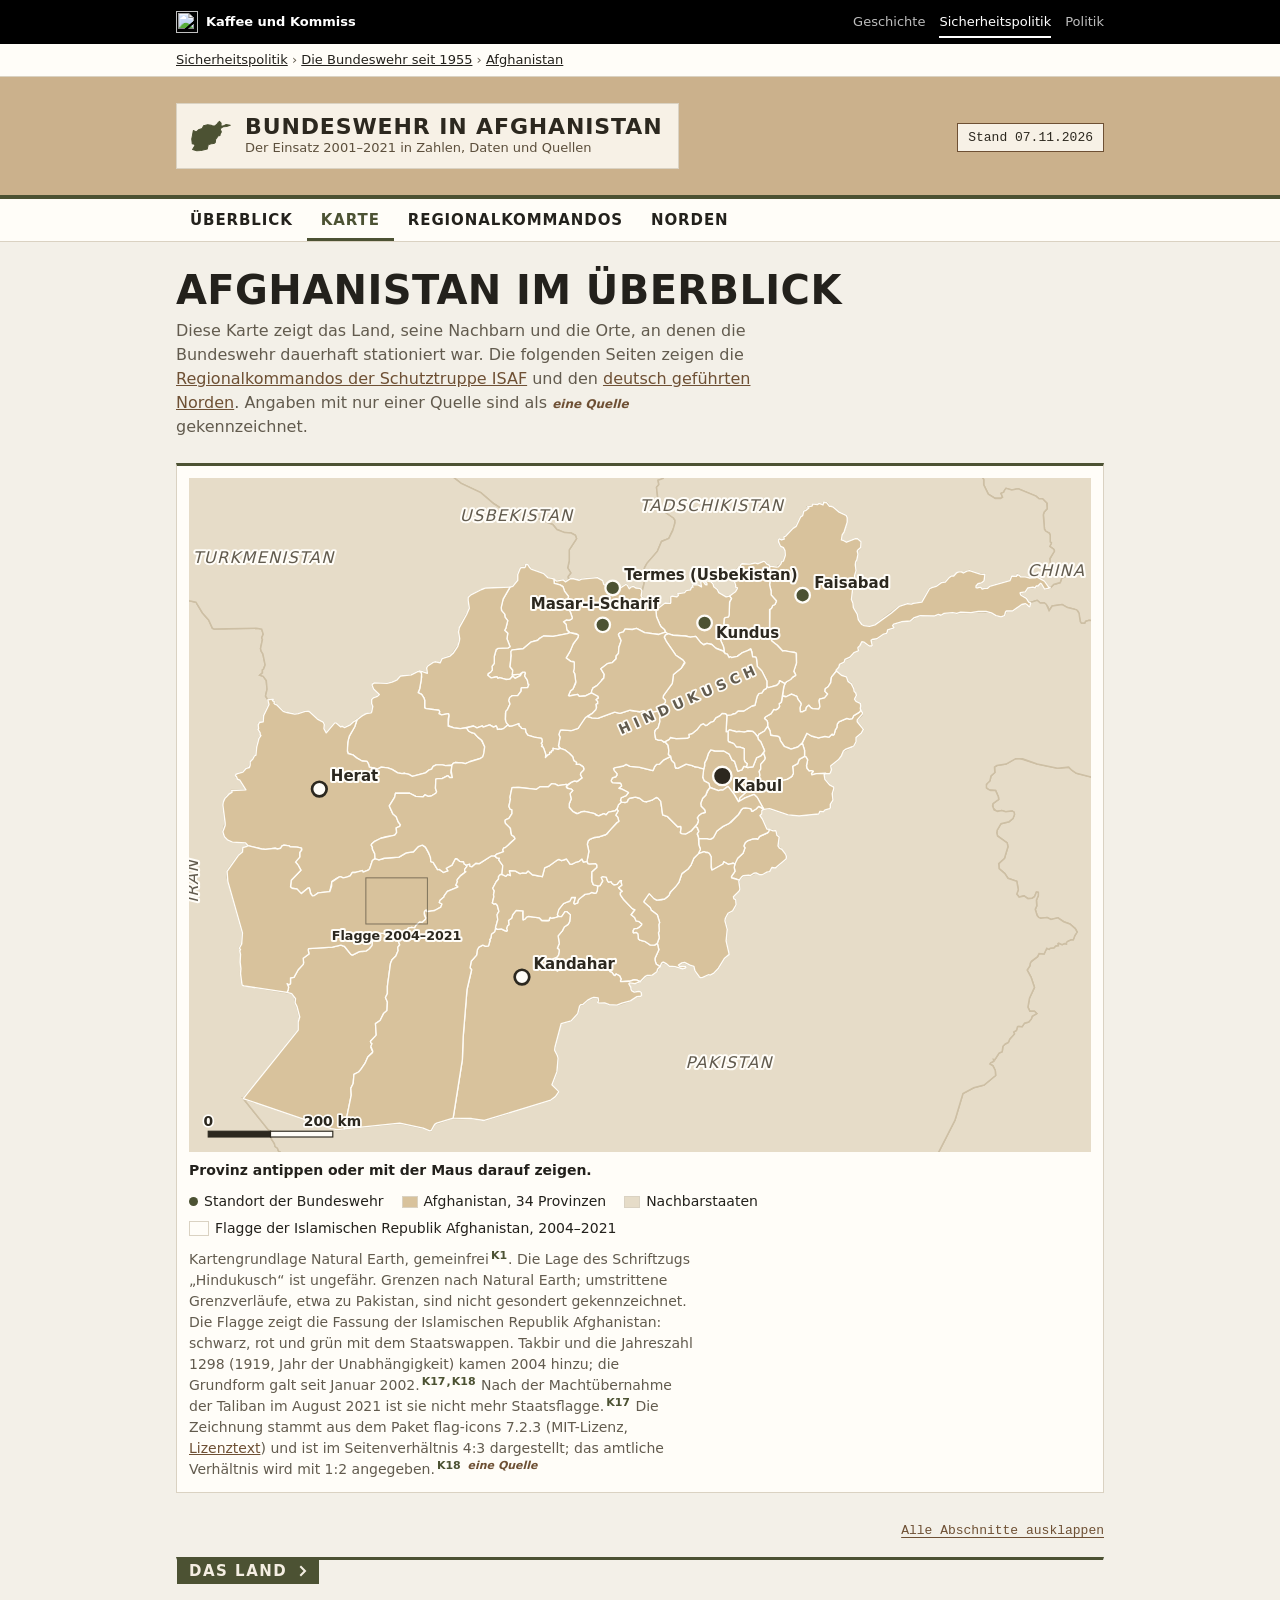
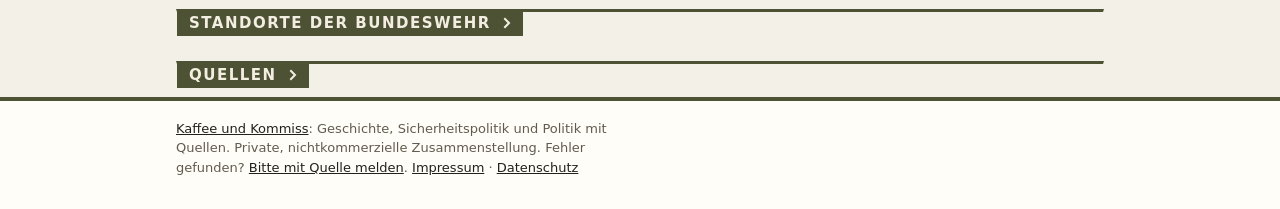
==== commit ea77eae2: "Fußzeile: Link Impressum ergänzen Co-Authored-By: Claude Opus 5.5 <noreply@anthropic.com> Claude-Ses" ====
--- a/karte.html
+++ b/karte.html
@@ -183,7 +183,7 @@
 </main>
 
 <footer class="kk-fuss"><div class="kk-in">
-  <p><a href="https://kaffeeundkommiss.github.io/">Kaffee und Kommiss</a>: Geschichte, Sicherheitspolitik und Politik mit Quellen. Private, nichtkommerzielle Zusammenstellung. Fehler gefunden? <a href="https://kaffeeundkommiss.github.io/kontakt/">Bitte mit Quelle melden</a>. <a href="https://kaffeeundkommiss.github.io/kontakt/#datenschutz">Datenschutz</a></p>
+  <p><a href="https://kaffeeundkommiss.github.io/">Kaffee und Kommiss</a>: Geschichte, Sicherheitspolitik und Politik mit Quellen. Private, nichtkommerzielle Zusammenstellung. Fehler gefunden? <a href="https://kaffeeundkommiss.github.io/kontakt/">Bitte mit Quelle melden</a>. <a href="https://kaffeeundkommiss.github.io/kontakt/#impressum">Impressum</a> · <a href="https://kaffeeundkommiss.github.io/kontakt/#datenschutz">Datenschutz</a></p>
 </div></footer>
 </body>
 </html>
